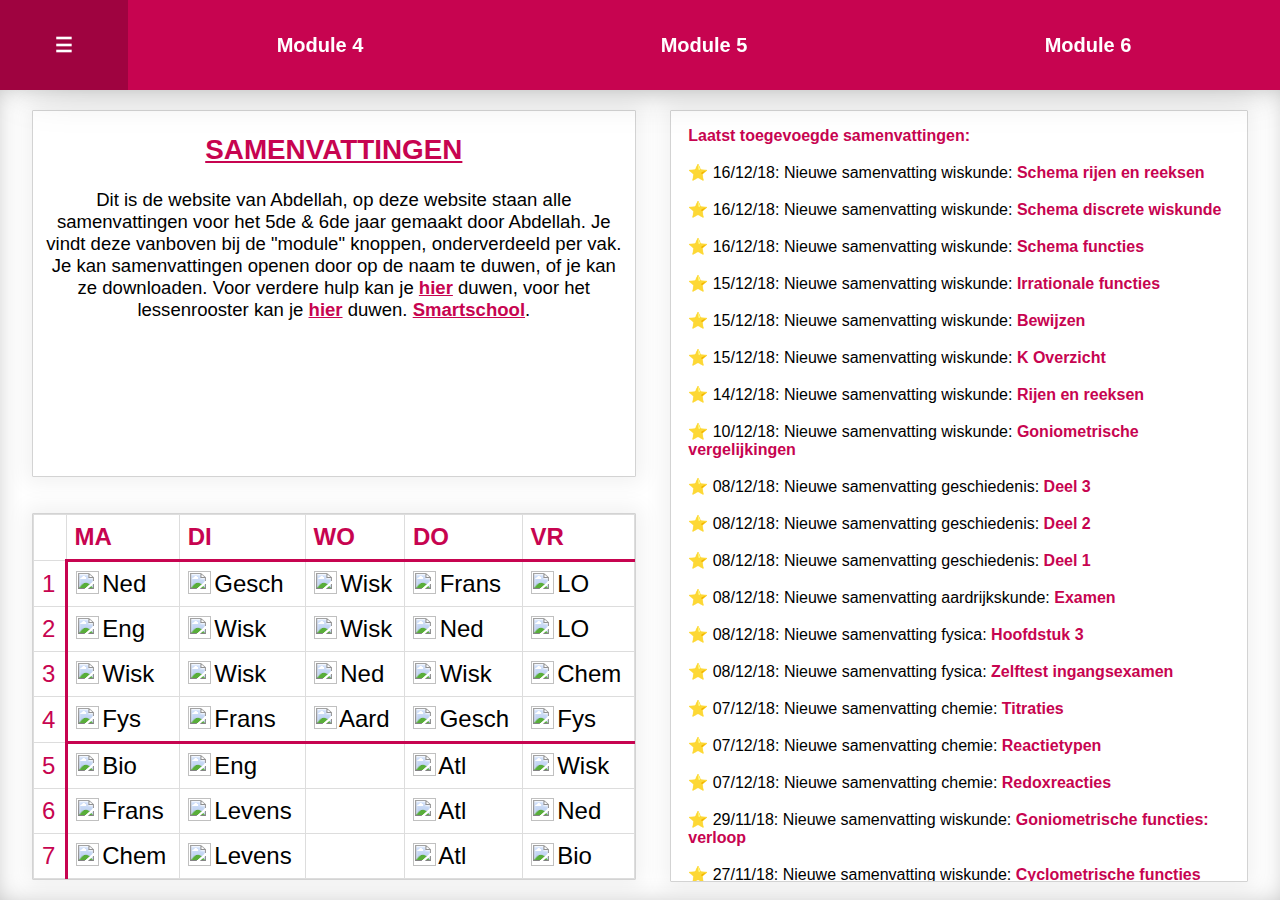
==== index.html @ d1a127df "Add files via upload" ====
<!DOCTYPE html>
<html>
<head>
	<meta name="viewport" content="width=device-width, initial-scale=1, maximum-scale=1, minimum-scale=1, user-scalable=yes, minimal-ui">
	<meta name="mobile-web-app-capable" content="yes">
	<title>Samenvattingen</title>
	<link rel="stylesheet" type="text/css" href="samenvattingen.css">
	<meta name="theme-color" content="#C70450">
	<link rel="manifest" href="/manifest.json">
</head>
<body>
<div id="summSwipe">
</div>
<div id="navBarFull" onclick="closeNav()">
</div>
<div class="navBar" id="navBar">
	<a><img class="closebtn" src="icons/cross.png" onclick="closeNav()"></a>
	<div class="info">
			<p id="module">Module 4</p>
			<div class="jaar">
				<select id="kiesJaar" onchange="changeJaar()">
					<option value="5">5de</option>
					<option value="6" selected>6de</option>
				</select>
			</div>	
			<div class="hline"></div>	
		</div>
	<div class="list1 list">
		<a href="#" class="navList a1" onclick="home()"><img src="icons/home.png" class="icon">Home</a>
		<a href="#" class="navList a3" onclick="show('#aardM1')"><img src="icons/aard.png" class="icon">Aardrijkskunde</a>
		<a href="#" class="navList a4" onclick="show('#bioM1')"><img src="icons/bio.png" class="icon">Biologie</a>
		<a href="#" class="navList a5" onclick="show('#chemM1')"><img src="icons/chem.png" class="icon">Chemie</a>
		<a href="#" class="navList a6" onclick="show('#engM1')"><img src="icons/eng.png" class="icon">Engels</a>
		<a href="#" class="navList a7" onclick="show('#fransM1')"><img src="icons/frans.png" class="icon">Frans</a>
		<a href="#" class="navList a8" onclick="show('#fysM1')"><img src="icons/fys.png" class="icon">Fysica</a>
		<a href="#" class="navList a9" onclick="show('#geschM1')"><img src="icons/gesch.png" class="icon">Geschiedenis</a>
   		<a href="#" class="navList a10" onclick="show('#nedM1')"><img src="icons/ned.png" class="icon">Nederlands</a>
		<a href="#" class="navList a11" onclick="show('#wiskM1')"><img src="icons/wisk.png" class="icon">Wiskunde</a>
	</div>
	<div class="list2 list">
		<a href="#" class="navList a1" onclick="home()"><img src="icons/home.png" class="icon">Home</a>
		<a href="#" class="navList a3" onclick="show('#aardM2')"><img src="icons/aard.png" class="icon">Aardrijkskunde</a>
		<a href="#" class="navList a4" onclick="show('#bioM2')"><img src="icons/bio.png" class="icon">Biologie</a>
		<a href="#" class="navList a5" onclick="show('#chemM2')"><img src="icons/chem.png" class="icon">Chemie</a>
		<a href="#" class="navList a6" onclick="show('#engM2')"><img src="icons/eng.png" class="icon">Engels</a>
		<a href="#" class="navList a7" onclick="show('#fransM2')"><img src="icons/frans.png" class="icon">Frans</a>
		<a href="#" class="navList a8" onclick="show('#fysM2')"><img src="icons/fys.png" class="icon">Fysica</a>
		<a href="#" class="navList a9" onclick="show('#geschM2')"><img src="icons/gesch.png" class="icon">Geschiedenis</a>
   		<a href="#" class="navList a10" onclick="show('#nedM2')"><img src="icons/ned.png" class="icon">Nederlands</a>
		<a href="#" class="navList a11" onclick="show('#wiskM2')"><img src="icons/wisk.png" class="icon">Wiskunde</a>
	</div>
	<div class="list3 list">
		<a href="#" class="navList a1" onclick="home()"><img src="icons/home.png" class="icon">Home</a>
		<a href="#" class="navList a3" onclick="show('#aardM3')"><img src="icons/aard.png" class="icon">Aardrijkskunde</a>
		<a href="#" class="navList a4" onclick="show('#bioM3')"><img src="icons/bio.png" class="icon">Biologie</a>
		<a href="#" class="navList a5" onclick="show('#chemM3')"><img src="icons/chem.png" class="icon">Chemie</a>
		<a href="#" class="navList a6" onclick="show('#engM3')"><img src="icons/eng.png" class="icon">Engels</a>
		<a href="#" class="navList a7" onclick="show('#fransM3')"><img src="icons/frans.png" class="icon">Frans</a>
		<a href="#" class="navList a8" onclick="show('#fysM3')"><img src="icons/fys.png" class="icon">Fysica</a>
		<a href="#" class="navList a9" onclick="show('#geschM3')"><img src="icons/gesch.png" class="icon">Geschiedenis</a>
   		<a href="#" class="navList a10" onclick="show('#nedM3')"><img src="icons/ned.png" class="icon">Nederlands</a>
		<a href="#" class="navList a11" onclick="show('#wiskM3')"><img src="icons/wisk.png" class="icon">Wiskunde</a>
	</div>
	<div class="list4 list">
		<a href="#" class="navList a1" onclick="home()"><img src="icons/home.png" class="icon">Home</a>
		<a href="#" class="navList a3" onclick="show('#aardM4')"><img src="icons/aard.png" class="icon">Aardrijkskunde</a>
		<a href="#" class="navList a4" onclick="show('#bioM4')"><img src="icons/bio.png" class="icon">Biologie</a>
		<a href="#" class="navList a5" onclick="show('#chemM4')"><img src="icons/chem.png" class="icon">Chemie</a>
		<a href="#" class="navList a6" onclick="show('#engM4')"><img src="icons/eng.png" class="icon">Engels</a>
		<a href="#" class="navList a7" onclick="show('#fransM4')"><img src="icons/frans.png" class="icon">Frans</a>
		<a href="#" class="navList a8" onclick="show('#fysM4')"><img src="icons/fys.png" class="icon">Fysica</a>
		<a href="#" class="navList a9" onclick="show('#geschM4')"><img src="icons/gesch.png" class="icon">Geschiedenis</a>
   		<a href="#" class="navList a10" onclick="show('#nedM4')"><img src="icons/ned.png" class="icon">Nederlands</a>
		<a href="#" class="navList a11" onclick="show('#wiskM4')"><img src="icons/wisk.png" class="icon">Wiskunde</a>
	</div>
	<div class="list5 list">
		<a href="#" class="navList a1" onclick="home()"><img src="icons/home.png" class="icon">Home</a>
		<a href="#" class="navList a3" onclick="show('#aardM5')"><img src="icons/aard.png" class="icon">Aardrijkskunde</a>
		<a href="#" class="navList a4" onclick="show('#bioM5')"><img src="icons/bio.png" class="icon">Biologie</a>
		<a href="#" class="navList a5" onclick="show('#chemM5')"><img src="icons/chem.png" class="icon">Chemie</a>
		<a href="#" class="navList a6" onclick="show('#engM5')"><img src="icons/eng.png" class="icon">Engels</a>
		<a href="#" class="navList a7" onclick="show('#fransM5')"><img src="icons/frans.png" class="icon">Frans</a>
		<a href="#" class="navList a8" onclick="show('#fysM5')"><img src="icons/fys.png" class="icon">Fysica</a>
		<a href="#" class="navList a9" onclick="show('#geschM5')"><img src="icons/gesch.png" class="icon">Geschiedenis</a>
   		<a href="#" class="navList a11" onclick="show('#nedM5')"><img src="icons/ned.png" class="icon">Nederlands</a>
		<a href="#" class="navList a12" onclick="show('#wiskM5')"><img src="icons/wisk.png" class="icon">Wiskunde</a>
	</div>
	<div class="list6 list">
		<a href="#" class="navList a1" onclick="home()"><img src="icons/home.png" class="icon">Home</a>
		<a href="#" class="navList a3" onclick="show('#aardM6')"><img src="icons/aard.png" class="icon">Aardrijkskunde</a>
		<a href="#" class="navList a4" onclick="show('#bioM6')"><img src="icons/bio.png" class="icon">Biologie</a>
		<a href="#" class="navList a5" onclick="show('#chemM6')"><img src="icons/chem.png" class="icon">Chemie</a>
		<a href="#" class="navList a6" onclick="show('#engM6')"><img src="icons/eng.png" class="icon">Engels</a>
		<a href="#" class="navList a7" onclick="show('#fransM6')"><img src="icons/frans.png" class="icon">Frans</a>
		<a href="#" class="navList a8" onclick="show('#fysM6')"><img src="icons/fys.png" class="icon">Fysica</a>
		<a href="#" class="navList a9" onclick="show('#geschM6')"><img src="icons/gesch.png" class="icon">Geschiedenis</a>
   		<a href="#" class="navList a11" onclick="show('#nedM6')"><img src="icons/ned.png" class="icon">Nederlands</a>
		<a href="#" class="navList a12" onclick="show('#wiskM6')"><img src="icons/wisk.png" class="icon">Wiskunde</a>
	</div>
</div>
<div class="homeAll">
	<div class="openTopNav" id="openTopNav"></div>
	<div onclick="openNav()" class="nav">
		<a class="a_nav a_nav_menu" onclick="openNav()"><p>&#9776;</p></a>
		<div id="nav5de">
			<a class="a_nav m1" onclick="m1()"><p>Module 1</p></a> 
			<a class="a_nav m2" onclick="m2()"><p>Module 2</p></a> 
			<a class="a_nav m3" onclick="m3()"><p>Module 3</p></a>
		</div>
		<div id="nav6de">
			<a class="a_nav m4" onclick="m4()"><p>Module 4</p></a> 
			<a class="a_nav m5" onclick="m5()"><p>Module 5</p></a>
			<a class="a_nav m6" onclick="m6()"><p>Module 6</p></a>
		</div> 
	</div>
</div>
<div id="closePopup" onclick="closeAll()"></div>
<div><img id="loading" src="icons/loading2.gif"></div>
<div class="home">
	<div class="ad">
		<table id="table">
		    <tr>
		    	<th></th>
			    <th>MA</th>
			    <th>DI</th>
			    <th>WO</th>
			    <th>DO</th>
			    <th>VR</th>
		    </tr>
		    <tr>
		    	<td>1</td>
			    <td><img src="icons/ned.png" class="icon2">&nbsp; &nbsp; Ned</td>
			    <td><img src="icons/gesch.png" class="icon2">&nbsp; &nbsp; Gesch</td>
			    <td><img src="icons/wisk.png" class="icon2">&nbsp; &nbsp; Wisk</td>
			    <td><img src="icons/frans.png" class="icon2">&nbsp; &nbsp; Frans</td>
			    <td><img src="icons/lo.png" class="icon2">&nbsp; &nbsp; LO</td>
		    </tr>
		    <tr>
		    	<td>2</td>
			    <td><img src="icons/eng.png" class="icon2">&nbsp; &nbsp; Eng</td>
			    <td><img src="icons/wisk.png" class="icon2">&nbsp; &nbsp; Wisk</td>
			    <td><img src="icons/wisk.png" class="icon2">&nbsp; &nbsp; Wisk</td>
			    <td><img src="icons/ned.png" class="icon2">&nbsp; &nbsp; Ned</td>
			    <td><img src="icons/lo.png" class="icon2">&nbsp; &nbsp; LO</td>
		    </tr>
	   	    <tr>
	   	    	<td>3</td>
			    <td><img src="icons/wisk.png" class="icon2">&nbsp; &nbsp; Wisk</td>
			    <td><img src="icons/wisk.png" class="icon2">&nbsp; &nbsp; Wisk</td>
			    <td><img src="icons/ned.png" class="icon2">&nbsp; &nbsp; Ned</td>
			    <td><img src="icons/wisk.png" class="icon2">&nbsp; &nbsp; Wisk</td>
			    <td><img src="icons/chem.png" class="icon2">&nbsp; &nbsp; Chem</td>
	  	    </tr>
		    <tr>
		    	<td>4</td>
			    <td><img src="icons/fys.png" class="icon2">&nbsp; &nbsp; Fys</td>
			    <td><img src="icons/frans.png" class="icon2">&nbsp; &nbsp; Frans</td>
			    <td><img src="icons/aard.png" class="icon2">&nbsp; &nbsp; Aard</td>
			    <td><img src="icons/gesch.png" class="icon2">&nbsp; &nbsp; Gesch</td>
			    <td><img src="icons/fys.png" class="icon2">&nbsp; &nbsp; Fys</td>
		    </tr>
		    <tr>
		    	<td>5</td>
			    <td><img src="icons/bio.png" class="icon2">&nbsp; &nbsp; Bio</td>
			    <td><img src="icons/eng.png" class="icon2">&nbsp; &nbsp; Eng</td>
			    <td></td>
			    <td><img src="icons/atl.png" class="icon2">&nbsp; &nbsp; Atl</td>
			    <td><img src="icons/wisk.png" class="icon2">&nbsp; &nbsp; Wisk</td>
		    </tr>
		    <tr>
		    	<td>6</td>
			    <td><img src="icons/frans.png" class="icon2">&nbsp; &nbsp; Frans</td>
			    <td><img src="icons/levens.png" class="icon2">&nbsp; &nbsp; Levens</td>
			    <td></td>
			    <td><img src="icons/atl.png" class="icon2">&nbsp; &nbsp; Atl</td>
			    <td><img src="icons/ned.png" class="icon2">&nbsp; &nbsp; Ned</td>
		    </tr>
		    <tr>
		    	<td>7</td>
			    <td><img src="icons/chem.png" class="icon2">&nbsp; &nbsp; Chem</td>
			    <td><img src="icons/levens.png" class="icon2">&nbsp; &nbsp; Levens</td>
			    <td></td>
			    <td><img src="icons/atl.png" class="icon2">&nbsp; &nbsp; Atl</td>
			    <td><img src="icons/bio.png" class="icon2">&nbsp; &nbsp; Bio</td>
		    </tr>
		</table>
	</div>
	<div id="txt" class="txt">
		<a href="#" class="titel3" onclick="closeHelp()">SAMENVATTINGEN</a>
		<p id="introText">
			Dit is de website van Abdellah, op deze website staan alle samenvattingen voor het 5de & 6de jaar gemaakt door Abdellah. Je vindt deze vanboven bij de "module" knoppen, onderverdeeld per vak. Je kan samenvattingen openen door op de naam te duwen, of je kan ze downloaden. Voor verdere hulp kan je <a href="#" class="titel2" onclick="help()">hier</a> duwen, voor het lessenrooster kan je <a href="#" class="titel2" onclick="rooster()">hier</a> duwen. <a href="https://ka1hasselt.smartschool.be/login" class="titel2" target="blank">Smartschool</a>.
		</p>
		<table id="table2">
		    <tr>
		    	<th><img class="cross" src="icons/cross.png" onclick="rooster2()"></th>
			    <th>MA</th>
			    <th>DI</th>
			    <th>WO</th>
			    <th>DO</th>
			    <th>VR</th>
		    </tr>
		    <tr>
		    	<td>1</td>
			    <td>Ned</td>
			    <td>Gesch</td>
			    <td>Wisk</td>
			    <td>Frans</td>
			    <td>LO</td>
		    </tr>
		    <tr>
		    	<td>2</td>
			    <td>Eng</td>
			    <td>Wisk</td>
			    <td>Wisk</td>
			    <td>Ned</td>
			    <td>LO</td>
		    </tr>
	   	    <tr>
	   	    	<td>3</td>
			    <td>Wisk</td>
			    <td>Wisk</td>
			    <td>Ned</td>
			    <td>Wisk</td>
			    <td>Chem</td>
	  	    </tr>
		    <tr>
		    	<td>4</td>
			    <td>Fys</td>
			    <td>Frans</td>
			    <td>Aard</td>
			    <td>Gesch</td>
			    <td>Fys</td>
		    </tr>
		    <tr>
		    	<td>5</td>
			    <td>Bio</td>
			    <td>Eng</td>
			    <td></td>
			    <td>Atl</td>
			    <td>Wisk</td>
		    </tr>
		    <tr>
		    	<td>6</td>
			    <td>Frans</td>
			    <td>Levens</td>
			    <td></td>
			    <td>Atl</td>
			    <td>Ned</td>
		    </tr>
		    <tr>
		    	<td>7</td>
			    <td>Chem</td>
			    <td>Levens</td>
			    <td></td>
			    <td>Atl</td>
			    <td>Bio</td>
		    </tr>
		</table>
		<font id="helpChoice" class="helpTxt">
			<p>Als uw antwoord hieronder niet te vinden is kunt u Lander Moors contacteren op smartschool.</p>
			<a href="#" onclick="jaarHelp()" class="titel">- Hoe kan ik van jaar wisselen?</a> <br>
			<a href="#" onclick="summHelp()" class="titel">- Ik vind de samenvatting die ik zoek niet?</a> <br>
			<a href="#" onclick="lesHelp()" class="titel">- Het lessenrooster klopt niet?</a> <br>
			<a href="#" onclick="summHelp2()" class="titel">- Een samenvatting wilt niet openen/downloaden?</a>
		
		</font>
		<p id="jaarHelp" class="helpTxt">
			Open eenderwelke module en kijk linksboven, langs de naam van de module (B.V. Module 4) zal je een vakje zien staan met "5de" of "6de" erin, duw erop en kies welk jaar je wilt.
			
		</p>
		<p id="summHelp" class="helpTxt">
			Als het een samenvatting is voor een toets die nog moet komen is het waarschijnlijk dat Abdellah die nog niet heeft gemaakt, wacht even of stuur een bericht naar Abdellah. Als het een samenvatting is voor een toets die al geweest is kan je proberen alle samenvattingen voor dat vak nog eens af te gaan, maar het is waarschijnlijk dat Abdellah deze samenvatting nooit heeft gemaakt.
			
		</p>
		<p id="lesHelp" class="helpTxt">
			Dit komt omdat het het lessenrooster voor 6WEWA is, de klas van Abdellah, als je wilt dat jouw lessenrooster ook beschikbaar is op de website kan je dat aanvragen bij Lander Moors op smartschool.
		</p>
		<p id="summHelp2" class="helpTxt">
			Kijk na of je internet wel werkt, of probeer om de website te herladen, als dit niet lukt kan je Lander Moors een berichtje sturen op smartschool om het op te lossen.
		</p>
	</div>
	<div>
		<div id="obj" align="middle" class="obj">
	  		<div class="changeText">
	  			<div id="change6">
	  				<p class="changeLogTxt">
						<font class="titel">Laatst toegevoegde samenvattingen:</font><br><br>
						⭐ 16/12/18: Nieuwe samenvatting wiskunde: <a class="titel" href="#" onclick="openSumm('summ_6de/wiskM4_rijreeks_schema.pdf', 'https://docs.google.com/gview?embedded=true&url=https://samenvattingen.github.io/summ_6de/wiskM4_rijreeks_schema.pdf')">Schema rijen en reeksen </a><br><br>
						⭐ 16/12/18: Nieuwe samenvatting wiskunde: <a class="titel" href="#" onclick="openSumm('summ_6de/wiskM4_discreet_schema.pdf', 'https://docs.google.com/gview?embedded=true&url=https://samenvattingen.github.io/summ_6de/wiskM4_discreet_schema.pdf')">Schema discrete wiskunde </a><br><br>
						⭐ 16/12/18: Nieuwe samenvatting wiskunde: <a class="titel" href="#" onclick="openSumm('summ_6de/wiskM4_func_schema.pdf', 'https://docs.google.com/gview?embedded=true&url=https://samenvattingen.github.io/summ_6de/wiskM4_func_schema.pdf')">Schema functies </a><br><br>
						⭐ 15/12/18: Nieuwe samenvatting wiskunde: <a class="titel" href="#" onclick="openSumm('summ_6de/wiskM4_func_irr.pdf', 'https://docs.google.com/gview?embedded=true&url=https://samenvattingen.github.io/summ_6de/wiskM4_func_irr.pdf')">Irrationale functies </a><br><br>
						⭐ 15/12/18: Nieuwe samenvatting wiskunde: <a class="titel" href="#" onclick="openSumm('summ_6de/wiskM4_bewijzen.pdf', 'https://docs.google.com/gview?embedded=true&url=https://samenvattingen.github.io/summ_6de/wiskM4_bewijzen.pdf')">Bewijzen </a><br><br>
						⭐ 15/12/18: Nieuwe samenvatting wiskunde: <a class="titel" href="#" onclick="openSumm('summ_6de/wiskM4_k_overzicht.pdf', 'https://docs.google.com/gview?embedded=true&url=https://samenvattingen.github.io/summ_6de/wiskM4_k_overzicht.pdf')">K Overzicht </a><br><br>
						⭐ 14/12/18: Nieuwe samenvatting wiskunde: <a class="titel" href="#" onclick="openSumm('summ_6de/wiskM4_rijreeks.pdf', 'https://docs.google.com/gview?embedded=true&url=https://samenvattingen.github.io/summ_6de/wiskM4_rijreeks.pdf')">Rijen en reeksen </a><br><br>
						⭐ 10/12/18: Nieuwe samenvatting wiskunde: <a class="titel" href="#" onclick="openSumm('summ_6de/wiskM4_gon_verg.pdf', 'https://docs.google.com/gview?embedded=true&url=https://samenvattingen.github.io/summ_6de/wiskM4_gon_verg.pdf')">Goniometrische vergelijkingen </a><br><br>
						⭐ 08/12/18: Nieuwe samenvatting geschiedenis: <a class="titel" href="#" onclick="openSumm('summ_6de/geschM4_deel3.pdf', 'https://docs.google.com/gview?embedded=true&url=https://samenvattingen.github.io/summ_6de/geschM4_deel3.pdf')">Deel 3 </a><br><br>
						⭐ 08/12/18: Nieuwe samenvatting geschiedenis: <a class="titel" href="#" onclick="openSumm('summ_6de/geschM4_deel2.pdf', 'https://docs.google.com/gview?embedded=true&url=https://samenvattingen.github.io/summ_6de/geschM4_deel2.pdf')">Deel 2 </a><br><br>
						⭐ 08/12/18: Nieuwe samenvatting geschiedenis: <a class="titel" href="#" onclick="openSumm('summ_6de/geschM4_deel1.pdf', 'https://docs.google.com/gview?embedded=true&url=https://samenvattingen.github.io/summ_6de/geschM4_deel1.pdf')">Deel 1 </a><br><br>
						⭐ 08/12/18: Nieuwe samenvatting aardrijkskunde: <a class="titel" href="#" onclick="openSumm('summ_6de/aardM4_examen.pdf', 'https://docs.google.com/gview?embedded=true&url=https://samenvattingen.github.io/summ_6de/aardM4_examen.pdf')">Examen </a><br><br>
						⭐ 08/12/18: Nieuwe samenvatting fysica: <a class="titel" href="#" onclick="openSumm('summ_6de/fysM4_H3.pdf', 'https://docs.google.com/gview?embedded=true&url=https://samenvattingen.github.io/summ_6de/fysM4_H3.pdf')">Hoofdstuk 3 </a><br><br>
						⭐ 08/12/18: Nieuwe samenvatting fysica: <a class="titel" href="#" onclick="openSumm('summ_6de/fysM4_zelftest.pdf', 'https://docs.google.com/gview?embedded=true&url=https://samenvattingen.github.io/summ_6de/fysM4_zelftest.pdf')">Zelftest ingangsexamen </a><br><br>
						⭐ 07/12/18: Nieuwe samenvatting chemie: <a class="titel" href="#" onclick="openSumm('summ_6de/chemM4_titraties.pdf', 'https://docs.google.com/gview?embedded=true&url=https://samenvattingen.github.io/summ_6de/chemM4_titraties.pdf')">Titraties </a><br><br>
						⭐ 07/12/18: Nieuwe samenvatting chemie: <a class="titel" href="#" onclick="openSumm('summ_6de/chemM4_reactietypen.pdf', 'https://docs.google.com/gview?embedded=true&url=https://samenvattingen.github.io/summ_6de/chemM4_reactietypen.pdf')">Reactietypen </a><br><br>
						⭐ 07/12/18: Nieuwe samenvatting chemie: <a class="titel" href="#" onclick="openSumm('summ_6de/chemM4_redoxreacties.pdf', 'https://docs.google.com/gview?embedded=true&url=https://samenvattingen.github.io/summ_6de/chemM4_redoxreacties.pdf')">Redoxreacties </a><br><br>
						⭐ 29/11/18: Nieuwe samenvatting wiskunde: <a class="titel" href="#" onclick="openSumm('summ_6de/wiskM4_gon_verloop.pdf', 'https://docs.google.com/gview?embedded=true&url=https://samenvattingen.github.io/summ_6de/wiskM4_gon_verloop.pdf')">Goniometrische functies: verloop </a><br><br>
						⭐ 27/11/18: Nieuwe samenvatting wiskunde: <a class="titel" href="#" onclick="openSumm('summ_6de/wiskM4_gon_cyclo.pdf', 'https://docs.google.com/gview?embedded=true&url=https://samenvattingen.github.io/summ_6de/wiskM4_gon_cyclo.pdf')">Cyclometrische functies </a><br><br>
						⭐ 22/11/18: Nieuwe samenvatting nederlands: <a class="titel" href="#" onclick="openSumm('summ_6de/nedM4_HO2.pdf', 'https://docs.google.com/gview?embedded=true&url=https://samenvattingen.github.io/summ_6de/nedM4_HO2.pdf')">HO 2 </a><br><br>
						⭐ 19/11/18: Nieuwe samenvatting wiskunde: <a class="titel" href="#" onclick="openSumm('summ_6de/wiskM4_gon_func.pdf', 'https://docs.google.com/gview?embedded=true&url=https://samenvattingen.github.io/summ_6de/wiskM4_gon_func.pdf')">Goniometrische functies </a><br><br>
						⭐ 21/10/18: Nieuwe samenvatting fysica: <a class="titel" href="#" onclick="openSumm('summ_6de/fysM4_H2.pdf', 'https://docs.google.com/gview?embedded=true&url=https://samenvattingen.github.io/summ_6de/fysM4_H2.pdf')">H2: De eendimensionale beweging </a><br><br>
						⭐ 17/10/18: Nieuwe samenvatting wiskunde: <a class="titel" href="#" onclick="openSumm('summ_6de/wiskM4_ict.pdf', 'https://docs.google.com/gview?embedded=true&url=https://samenvattingen.github.io/summ_6de/wiskM4_ict.pdf')">ICT Irrationale functies </a><br><br>
						⭐ 17/10/18: Nieuwe samenvatting nederlands: <a class="titel" href="#" onclick="openSumm('summ_6de/nedM4_TT2.pdf', 'https://docs.google.com/gview?embedded=true&url=https://samenvattingen.github.io/summ_6de/nedM4_TT2.pdf')">Taaltaak 2 </a><br><br>
						⭐ 14/10/18: Nieuwe samenvatting wiskunde: <a class="titel" href="#" onclick="openSumm('summ_6de/wiskM4_k_hyperbolen.pdf', 'https://docs.google.com/gview?embedded=true&url=https://samenvattingen.github.io/summ_6de/wiskM4_k_hyperbolen.pdf')">K Hyperbolen </a><br><br>
						⭐ 28/09/18: Nieuwe samenvatting wiskunde: <a class="titel" href="#" onclick="openSumm('summ_6de/wiskM4_k_ellips.pdf', 'https://docs.google.com/gview?embedded=true&url=https://samenvattingen.github.io/summ_6de/wiskM4_k_ellips.pdf')">K Ellips </a><br><br>
						⭐ 19/09/18: Nieuwe samenvatting chemie: <a class="titel" href="#" onclick="openSumm('summ_6de/chemM4_overzicht_titraties.pdf', 'https://docs.google.com/gview?embedded=true&url=https://samenvattingen.github.io/summ_6de/chemM4_overzicht_titraties.pdf')">Overzicht titraties </a><br><br>
						⭐ 10/09/18: Nieuwe samenvatting biologie: <a class="titel" href="#" onclick="openSumm('summ_6de/bioM4_evo.pdf', 'https://docs.google.com/gview?embedded=true&url=https://samenvattingen.github.io/summ_6de/bioM4_evo.pdf')">Evolutie </a><br><br>
						⭐ 10/09/18: Nieuwe samenvatting fysica: <a class="titel" href="#" onclick="openSumm('summ_6de/fysM4_H1.pdf', 'https://docs.google.com/gview?embedded=true&url=https://samenvattingen.github.io/summ_6de/fysM4_H1.pdf')">H1: Beschrijving van een beweging </a><br><br>
						⭐ 10/09/18: Nieuwe samenvatting biologie: <a class="titel" href="#" onclick="openSumm('summ_6de/bioM4_erf.pdf', 'https://docs.google.com/gview?embedded=true&url=https://samenvattingen.github.io/summ_6de/bioM4_erf.pdf')">Erfelijkheidsonderzoek bij mens </a><br><br>
						⭐ 10/09/18: Nieuwe samenvatting biologie: <a class="titel" href="#" onclick="openSumm('summ_6de/bioM4_chrom.pdf', 'https://docs.google.com/gview?embedded=true&url=https://samenvattingen.github.io/summ_6de/bioM4_chrom.pdf')">Chromosomale verklaring overerving </a><br><br>
						⭐ 06/09/18: Nieuwe samenvatting biologie: <a class="titel" href="#" onclick="openSumm('summ_6de/bioM4_dihybride.pdf', 'https://docs.google.com/gview?embedded=true&url=https://samenvattingen.github.io/summ_6de/bioM4_dihybride.pdf')">Dihybride kruising </a><br><br>
						⭐ 06/09/18: Nieuwe samenvatting biologie: <a class="titel" href="#" onclick="openSumm('summ_6de/bioM4_bijz_geval.pdf', 'https://docs.google.com/gview?embedded=true&url=https://samenvattingen.github.io/summ_6de/bioM4_bijz_geval.pdf')">Bijzondere gevallen </a><br><br>
						⭐ 06/09/18: Nieuwe samenvatting wiskunde: <a class="titel" href="#" onclick="openSumm('summ_6de/wiskM4_k_inleiding.pdf', 'https://docs.google.com/gview?embedded=true&url=https://samenvattingen.github.io/summ_6de/wiskM4_k_inleiding.pdf')">K Inleiding </a><br><br>
						⭐ 06/09/18: Nieuwe samenvatting wiskunde: <a class="titel" href="#" onclick="openSumm('summ_6de/wiskM4_k_parabolen.pdf', 'https://docs.google.com/gview?embedded=true&url=https://samenvattingen.github.io/summ_6de/wiskM4_k_parabolen.pdf')">K Parabolen </a><br><br>
						⭐ 06/09/18: Nieuwe samenvatting biologie: <a class="titel" href="#" onclick="openSumm('summ_6de/bioM4_monohybride.pdf', 'https://docs.google.com/gview?embedded=true&url=https://samenvattingen.github.io/summ_6de/bioM4_monohybride.pdf')">Monohybride kruising </a>
	 				</p>
	 			</div>
	 			<div id="change5">
		  			<p class="changeLogTxt">
						<font class="titel">Laatst toegevoegde samenvattingen:</font><br><br>
						⭐ 19/06/18: Nieuwe samenvatting fysica: <a class="titel" href="#" onclick="openSumm('summ_5de/fysM3_h9.pdf', 'https://docs.google.com/gview?embedded=true&url=https://samenvattingen.github.io/summ_5de/fysM3_h9.pdf')">Hoofdstuk 9 </a><br><br>
						⭐ 19/06/18: Nieuwe samenvatting geschiedenis: <a class="titel" href="#" onclick="openSumm('summ_5de/geschM3_kunst.pdf', 'https://docs.google.com/gview?embedded=true&url=https://samenvattingen.github.io/summ_5de/geschM3_kunst.pdf')">Schema & flowchart kunststromingen </a><br><br>
						⭐ 19/06/18: Nieuwe samenvatting geschiedenis: <a class="titel" href="#" onclick="openSumm('summ_5de/geschM3_stroom.pdf', 'https://docs.google.com/gview?embedded=true&url=https://samenvattingen.github.io/summ_5de/geschM3_stroom.pdf')">Stroom & tegenstroom in cultuur </a><br><br>
						⭐ 18/06/18: Nieuwe samenvatting biologie: <a class="titel" href="#" onclick="openSumm('summ_5de/bioM3_enzymen.pdf', 'https://docs.google.com/gview?embedded=true&url=https://samenvattingen.github.io/summ_5de/bioM3_enzymen.pdf')">Enzymen schema toepassingen </a><br><br>
						⭐ 17/06/18: Nieuwe samenvatting wiskunde: <a class="titel" href="#" onclick="openSumm('summ_5de/wiskM3_zelftest_verloop.pdf', 'https://docs.google.com/gview?embedded=true&url=https://samenvattingen.github.io/summ_5de/wiskM3_zelftest_verloop.pdf')">Zelftest Verloop </a><br><br>
						⭐ 17/06/18: Nieuwe samenvatting wiskunde: <a class="titel" href="#" onclick="openSumm('summ_5de/wiskM3_zelftest_analyse.pdf', 'https://docs.google.com/gview?embedded=true&url=https://samenvattingen.github.io/summ_5de/wiskM3_zelftest_analyse.pdf')">Zelftest Analyse </a><br><br>
						⭐ 17/06/18: Nieuwe samenvatting wiskunde: <a class="titel" href="#" onclick="openSumm('summ_5de/wiskM3_zelftest_limit.pdf', 'https://docs.google.com/gview?embedded=true&url=https://samenvattingen.github.io/summ_5de/wiskM3_zelftest_limit.pdf')">Zelftest Limieten </a><br><br>
						⭐ 17/06/18: Nieuwe samenvatting wiskunde: <a class="titel" href="#" onclick="openSumm('summ_5de/wiskM3_zelftest_cont.pdf', 'https://docs.google.com/gview?embedded=true&url=https://samenvattingen.github.io/summ_5de/wiskM3_zelftest_cont.pdf')">Zelftest Continuïteit </a><br><br>
						⭐ 17/06/18: Nieuwe samenvatting wiskunde: <a class="titel" href="#" onclick="openSumm('summ_5de/wiskM3_ruimte_overzicht.pdf', 'https://docs.google.com/gview?embedded=true&url=https://samenvattingen.github.io/summ_5de/wiskM3_ruimte_overzicht.pdf')">Overzicht Ruimtemeetkunde</a><br><br>
						⭐ 16/06/18: Nieuwe samenvatting wiskunde: <a class="titel" href="#" onclick="openSumm('summ_5de/wiskM3_verloop.pdf', 'https://docs.google.com/gview?embedded=true&url=https://samenvattingen.github.io/summ_5de/wiskM3_verloop.pdf')">Verloop van Functies</a><br><br>
						⭐ 14/06/18: Nieuwe samenvatting nederlands: <a class="titel" href="#" onclick="openSumm('summ_5de/nedM3_mondeling.pdf', 'https://docs.google.com/gview?embedded=true&url=https://samenvattingen.github.io/summ_5de/nedM3_mondeling.pdf')">Mondeling Uitgeschreven</a><br><br>
						⭐ 14/06/18: Nieuwe samenvatting nederlands: <a class="titel" href="#" onclick="openSumm('summ_5de/nedM3_kort_schema_stromingen.pdf', 'https://docs.google.com/gview?embedded=true&url=https://samenvattingen.github.io/summ_5de/nedM3_kort_schema_stromingen.pdf')">Kort Schema Literaire Stromingen</a><br><br>
						⭐ 14/06/18: Nieuwe samenvatting geschiedenis: <a class="titel" href="#" onclick="openSumm('summ_5de/geschM3_democratie.pdf', 'https://docs.google.com/gview?embedded=true&url=https://samenvattingen.github.io/summ_5de/geschM3_democratie.pdf')">Democratievormen na WOI</a><br><br>
						⭐ 14/06/18: Nieuwe samenvatting nederlands: <a class="titel" href="#" onclick="openSumm('summ_5de/nedM3_max.pdf', 'https://docs.google.com/gview?embedded=true&url=https://samenvattingen.github.io/summ_5de/nedM3_max.pdf')">Max Havelaar</a><br><br>
						⭐ 11/06/18: Nieuwe samenvatting nederlands: <a class="titel" href="#" onclick="openSumm('summ_5de/nedM3_zomerhuis.pdf', 'https://docs.google.com/gview?embedded=true&url=https://samenvattingen.github.io/summ_5de/nedM3_zomerhuis.pdf')">Zomerhuis met zwembad</a><br><br>
						⭐ 11/06/18: Nieuwe samenvatting chemie: <a class="titel" href="#" onclick="openSumm('summ_5de/chemM3_examen.pdf', 'https://docs.google.com/gview?embedded=true&url=https://samenvattingen.github.io/summ_5de/chemM3_examen.pdf')">Examen</a><br><br>
						⭐ 09/06/18: Nieuwe samenvattingen nederlands (6): <a class="titel" href="#" onclick="show('#nedM3')">Examen</a><br><br>
						⭐ 06/06/18: Nieuwe samenvatting aardrijkskunde: <a class="titel" href="#" onclick="openSumm('summ_5de/aardM3_ocean.pdf', 'https://docs.google.com/gview?embedded=true&url=https://samenvattingen.github.io/summ_5de/aardM3_ocean.pdf')">Oceanografie</a><br><br>
						⭐ 02/06/18: Nieuwe samenvatting wiskunde: <a class="titel" href="#" onclick="openSumm('summ_5de/wiskM3_ruimte_H6-7.pdf', 'https://docs.google.com/gview?embedded=true&url=https://samenvattingen.github.io/summ_5de/wiskM3_ruimte_H6-7.pdf')">Ruimtemeetkunde H6-7</a><br><br>
						⭐ 01/06/18: Nieuwe samenvatting aardrijkskunde: <a class="titel" href="#" onclick="openSumm('summ_5de/aardM3_bodem.pdf', 'https://docs.google.com/gview?embedded=true&url=https://samenvattingen.github.io/summ_5de/aardM3_bodem.pdf')">Bodemkunde</a><br><br>
						⭐ 27/05/18: Nieuwe samenvatting fysica: <a class="titel" href="#" onclick="openSumm('summ_5de/fysM3_lorentz.pdf', 'https://docs.google.com/gview?embedded=true&url=https://samenvattingen.github.io/summ_5de/fysM3_lorentz.pdf')">Hoofdstuk 8</a><br><br>
						⭐ 27/05/18: Nieuwe samenvatting aardrijkskunde: <a class="titel" href="#" onclick="openSumm('summ_5de/aardM3_dienst.pdf', 'https://docs.google.com/gview?embedded=true&url=https://samenvattingen.github.io/summ_5de/aardM3_dienst.pdf')">De aarde in dienst van de mens</a><br><br>
						⭐ 27/05/18: Nieuwe samenvatting nederlands: <a class="titel" href="#" onclick="openSumm('summ_5de/nedM3_exam.pdf', 'https://docs.google.com/gview?embedded=true&url=https://samenvattingen.github.io/summ_5de/nedM3_exam.pdf')">Examen</a><br><br>
						⭐ 26/05/18: Nieuwe samenvatting biologie: <a class="titel" href="#" onclick="openSumm('summ_5de/bioM3_fotosynthese.pdf', 'https://docs.google.com/gview?embedded=true&url=https://samenvattingen.github.io/summ_5de/bioM3_fotosynthese.pdf')">Fotosynthese & Celademhaling</a><br><br>
						⭐ 26/05/18: Nieuwe samenvatting wiskunde: <a class="titel" href="#" onclick="openSumm('summ_5de/wiskM3_ruimte_H4-5.pdf', 'https://docs.google.com/gview?embedded=true&url=https://samenvattingen.github.io/summ_5de/wiskM3_ruimte_H4-5.pdf')">Ruimtemeetkunde H4-5</a><br><br>
						⭐ 24/05/18: Nieuwe zelftest LO: <a class="titel" href="#" onclick="openSumm('summ_5de/summ_LO_test.pdf', 'https://docs.google.com/gview?embedded=true&url=https://samenvattingen.github.io/summ_5de/summ_LO_test.pdf')">LO Zelftest</a><br><br>
						⭐ 21/05/18: Nieuwe samenvatting chemie: <a class="titel" href="#" onclick="openSumm('summ_5de/chemM3_zuren_basen.pdf', 'https://docs.google.com/gview?embedded=true&url=https://samenvattingen.github.io/summ_5de/chemM3_zuren_basen.pdf')">Zuren en Basen</a><br><br>
						⭐ 21/05/18: Nieuwe samenvattingen LO (6): <a class="titel" href="#" onclick="show('#LO')">LO</a><br><br>
						⭐ 21/05/18: Nieuwe samenvattingen engels (7): <a class="titel" href="#" onclick="show('#engM3')">Voorbereiding Openboek Toets</a><br><br>
						⭐ 18/05/18: Nieuwe samenvatting frans: <a class="titel" href="#" onclick="openSumm('summ_5de/fransM3_aard_VZ.pdf', 'https://docs.google.com/gview?embedded=true&url=https://samenvattingen.github.io/summ_5de/fransM3_aard_VZ.pdf')">Frans: Aardrijkskundige Voorzetsels</a><br><br>
						⭐ 16/05/18: Nieuwe samenvatting wiskunde: <a class="titel" href="#" onclick="openSumm('summ_5de/wiskM3_afg_benaderen.pdf', 'https://docs.google.com/gview?embedded=true&url=https://samenvattingen.github.io/summ_5de/wiskM3_afg_benaderen.pdf')">Afgeleiden: Korte Benaderings Methode</a><br><br>
						⭐ 10/05/18: Nieuwe samenvatting geschiedenis: <a class="titel" href="#" onclick="openSumm('summ_5de/geschM3_WO1.pdf', 'https://docs.google.com/gview?embedded=true&url=https://samenvattingen.github.io/summ_5de/geschM3_WO1.pdf')">Wereld Oorlog 1</a><br><br>
						⭐ 10/05/18: Nieuwe samenvatting wiskunde: <a class="titel" href="#" onclick="openSumm('summ_5de/wiskM3_afg_3.pdf', 'https://docs.google.com/gview?embedded=true&url=https://samenvattingen.github.io/summ_5de/wiskM3_afg_3.pdf')">Afgeleiden 3</a><br><br>
						⭐ 10/05/18: Nieuwe samenvatting wiskunde: <a class="titel" href="#" onclick="openSumm('summ_5de/wiskM3_afg_2.pdf', 'https://docs.google.com/gview?embedded=true&url=https://samenvattingen.github.io/summ_5de/wiskM3_afg_2.pdf')">Afgeleiden 2</a><bR><br>
						⭐ 19/04/18: Nieuwe samenvatting chemie (Module 2): <a class="titel" href="#" onclick="openSumm('summ_5de/chemM2_even_schema.pdf', 'https://docs.google.com/gview?embedded=true&url=https://samenvattingen.github.io/summ_5de/chemM2_even_schema.pdf')">Schema Chemisch Evenwicht</a><br><br>
						⭐ 06/05/18: Nieuwe samenvatting nederlands: <a class="titel" href="#" onclick="openSumm('summ_5de/nedM3_lyriek_test.pdf', 'https://docs.google.com/gview?embedded=true&url=https://samenvattingen.github.io/summ_5de/nedM3_lyriek_test.pdf')">Zelftest Lyriek</a><br><br>
						⭐ 05/05/18: Nieuwe samenvatting biologie: <a class="titel" href="#" onclick="openSumm('summ_5de/bioM3_meta.pdf', 'https://docs.google.com/gview?embedded=true&url=https://samenvattingen.github.io/summ_5de/bioM3_meta.pdf')">Metabolisme</a><br><br>
						⭐ 05/05/18: Nieuwe samenvatting fysica: <a class="titel" href="#" onclick="openSumm('summ_5de/fysM3_H6_7.pdf', 'https://docs.google.com/gview?embedded=true&url=https://samenvattingen.github.io/summ_5de/fysM3_H6_7.pdf')">Hoofdstuk 6 & 7</a><br><br>
						⭐ 04/05/18: Nieuwe samenvatting nederlands: <a class="titel" href="#" onclick="openSumm('summ_5de/nedM3_lyriek.pdf', 'https://docs.google.com/gview?embedded=true&url=https://samenvattingen.github.io/summ_5de/nedM3_lyriek.pdf')">Lyriek</a><br><br>
						⭐ 01/05/18: Nieuwe samenvatting wiskunde: <a class="titel" href="#" onclick="openSumm('summ_5de/wiskM3_afg_1.pdf', 'https://docs.google.com/gview?embedded=true&url=https://samenvattingen.github.io/summ_5de/wiskM3_afg_1.pdf')">Afgeleiden 1</a><br><br>
						⭐ 30/04/18: Nieuwe samenvatting wiskunde: <a class="titel" href="#" onclick="openSumm('summ_5de/wiskM3_ruimte_H1-3.pdf', 'https://docs.google.com/gview?embedded=true&url=https://samenvattingen.github.io/summ_5de/wiskM3_ruimte_H1-3.pdf')">Ruimtemeetkunde H1-3</a><br><br>
						⭐ 24/04/18: Nieuwe samenvatting nederlands: <a class="titel" href="#" onclick="openSumm('summ_5de/nedM3_rev.pdf', 'https://docs.google.com/gview?embedded=true&url=https://samenvattingen.github.io/summ_5de/nedM3_rev.pdf')">Tekstrevisie</a><br><br>
						⭐ 24/04/18: Nieuwe samenvatting frans: <a class="titel" href="#" onclick="openSumm('summ_5de/fransM3_VP_2.pdf', 'https://docs.google.com/gview?embedded=true&url=https://samenvattingen.github.io/summ_5de/fransM3_VP_2.pdf')">Verbe Pronominaux 2</a><br><br>
						⭐ 24/04/18: Nieuwe samenvatting frans: <a class="titel" href="#" onclick="openSumm('summ_5de/fransM3_VP_1.pdf', 'https://docs.google.com/gview?embedded=true&url=https://samenvattingen.github.io/summ_5de/fransM3_VP_1.pdf')">Verbe Pronominaux 1</a><br><br>
						⭐ 19/04/18: Nieuwe samenvatting chemie: <a class="titel" href="#" onclick="openSumm('summ_5de/chemM3_lewis.pdf', 'https://docs.google.com/gview?embedded=true&url=https://samenvattingen.github.io/summ_5de/chemM3_lewis.pdf')">Het geheim voor de perfecte Lewisstructuur</a><br><br>
						⭐ 10/04/18: Nieuwe samenvatting wiskunde: <a class="titel" href="#" onclick="openSumm('summ_5de/wiskM3_limit.pdf', 'https://docs.google.com/gview?embedded=true&url=https://samenvattingen.github.io/summ_5de/wiskM3_limit.pdf')">Limieten</a><br><br>
						⭐ 23/03/18: Nieuwe samenvatting chemie: <a class="titel" href="#" onclick="openSumm('summ_5de/chemM3_moleculen.pdf', 'https://docs.google.com/gview?embedded=true&url=https://samenvattingen.github.io/summ_5de/chemM3_moleculen.pdf')">Moleculen</a><br><br>
						<div class="hline"></div>
						<br><font style="font-weight: bold;">Vanaf hier geen directe links naar de samenvattingen meer, sorry.</font><br><br>
						<div class="hline"></div><br><br>
						⭐ 14/03/18: Alle samenvattingen voor module 1 & 2 toegevoegd<br><br>
						⭐ 04/03/18: Nieuwe samenvatting biologie: Examen M2<br><br>
						⭐ 04/03/18: Nieuwe samenvatting engels: Examen M2<br><br>
						⭐ 04/03/18: Nieuwe samenvatting nederlands: Examen M2<br><br>
						⭐ 03/03/18: Nieuwe samenvatting aardrijkskunde: Examen M2<br><br>
						⭐ 28/02/18: Nieuwe samenvatting wiskunde: Geogebra<br><br>
						⭐ 25/02/18: Nieuwe samenvatting geschiedenis: Imperialisme<br><br>
						⭐ 25/02/18: Nieuwe samenvatting nederlands: Het Diner<br><br>
						⭐ 23/02/18: Nieuwe samenvatting aardrijkskunde: HO 3 Hoofdstukken<br><br>
						⭐ 22/02/18: Nieuwe samenvatting geschiedenis: Sociale Strijd<br><br>
						⭐ 22/02/18: Nieuwe samenvatting engels: Unit 3 + 4<br><br>
						⭐ 22/02/18: Nieuwe samenvatting fysica: Module 2<br><br>
						⭐ 22/02/18: Nieuwe samenvatting frans: Pronom Relatif + Negation<br><br>
						⭐ 22/02/18: Nieuwe samenvatting biologie: Module 2<br><br>
						⭐ 22/02/18: Nieuwe samenvatting chemie: Chemisch Evenwicht<br><br>
						⭐ 22/02/18: Nieuwe samenvatting chemie: Atomen en Moleculen<br><br>
						⭐ 22/02/18: Nieuwe samenvatting wiskunde: Goniometrie<br><br>
						⭐ 22/02/18: Nieuwe samenvatting wiskunde: Complexe Getallen<br><br>
						⭐ 22/02/18: Nieuwe samenvatting wiskunde: Reële Functies
		 			</p>
		 		</div>
			</div>
		</div>
	</div>
</div>
<object id="pdf" class="pdf" data=""></object>
<!--

	MODULE 4

-->
<div id="aardM4" class="popup_content">
	<img class="cross" src="icons/cross.png" onclick="closeAll()">
	<p class="titel_popup">Aardrijkskunde (M4)</p>
	<div class="popupContentInner">
		<a href="summ_6de/aardM4_examen.pdf" download="Samenvatting aardrijkskunde examen"><img class="dl" src="icons/dl.png" alt="download"></a>
		<div class="summ">
		<a href="#" onclick="openSumm('summ_6de/aardM4_examen.pdf', 'https://docs.google.com/gview?embedded=true&url=https://samenvattingen.github.io/summ_6de/aardM4_examen.pdf')">Examen</a>
		</div>
		<div class="hline"></div>
	</div>
</div>
<div id="bioM4" class="popup_content">
	<img class="cross" src="icons/cross.png" onclick="closeAll()">
	<p class="titel_popup">Biologie (M4)</p>
	<div class="popupContentInner">
		<a href="summ_6de/bioM4_evo.pdf" download="Samenvatting evolutie"><img class="dl" src="icons/dl.png" alt="download"></a>
		<div class="summ">
		<a href="#" onclick="openSumm('summ_6de/bioM4_evo.pdf', 'https://docs.google.com/gview?embedded=true&url=https://samenvattingen.github.io/summ_6de/bioM4_evo.pdf')">Evolutie</a>
		</div>
		<div class="hline"></div>
		<br>
		<a href="summ_6de/bioM4_erf.pdf" download="Samenvatting erfelijkheidsonderzoek bij mens"><img class="dl" src="icons/dl.png" alt="download"></a>
		<div class="summ">
		<a href="#" onclick="openSumm('summ_6de/bioM4_erf.pdf', 'https://docs.google.com/gview?embedded=true&url=https://samenvattingen.github.io/summ_6de/bioM4_erf.pdf')">Erfelijkheidsonderzoek bij mens</a>
		</div>
		<div class="hline"></div>
		<br>
		<a href="summ_6de/bioM4_chrom.pdf" download="Samenvatting chromosomale verklaring overerving"><img class="dl" src="icons/dl.png" alt="download"></a>
		<div class="summ">
		<a href="#" onclick="openSumm('summ_6de/bioM4_chrom.pdf', 'https://docs.google.com/gview?embedded=true&url=https://samenvattingen.github.io/summ_6de/bioM4_chrom.pdf')">Chromosomale verklaring overerving</a>
		</div>
		<div class="hline"></div>
		<br>
		<a href="summ_6de/bioM4_monohybride.pdf" download="Samenvatting monohybride kruising"><img class="dl" src="icons/dl.png" alt="download"></a>
		<div class="summ">
		<a href="#" onclick="openSumm('summ_6de/bioM4_monohybride.pdf', 'https://docs.google.com/gview?embedded=true&url=https://samenvattingen.github.io/summ_6de/bioM4_monohybride.pdf')">Monohybride kruising</a>
		</div>
		<div class="hline"></div>
		<br>
		<a href="summ_6de/bioM4_dihybride.pdf" download="Samenvatting dihybride kruising"><img class="dl" src="icons/dl.png" alt="download"></a>
		<div class="summ">
		<a href="#" onclick="openSumm('summ_6de/bioM4_dihybride.pdf', 'https://docs.google.com/gview?embedded=true&url=https://samenvattingen.github.io/summ_6de/bioM4_dihybride.pdf')">Dihybride kruising</a>
		</div>
		<div class="hline"></div>
		<br>
		<a href="summ_6de/bioM4_bijz_geval.pdf" download="Bijzondere gevallen"><img class="dl" src="icons/dl.png" alt="download"></a>
		<div class="summ">
		<a href="#" onclick="openSumm('summ_6de/bioM4_bijz_geval.pdf', 'https://docs.google.com/gview?embedded=true&url=https://samenvattingen.github.io/summ_6de/bioM4_bijz_geval.pdf')">Bijzondere gevallen</a>
		</div>
		<div class="hline"></div>
	</div>
</div>
<div id="chemM4" class="popup_content">
	<img class="cross" src="icons/cross.png" onclick="closeAll()">
	<p class="titel_popup">Chemie (M4)</p>
	<div class="popupContentInner">
		<a href="summ_6de/chemM4_titraties.pdf" download="Samenvatting titraties"><img class="dl" src="icons/dl.png" alt="download"></a>
		<div class="summ">
		<a href="#" onclick="openSumm('summ_6de/chemM4_titraties.pdf', 'https://docs.google.com/gview?embedded=true&url=https://samenvattingen.github.io/summ_6de/chemM4_titraties.pdf')">Titraties</a>
		</div>
		<div class="hline"></div>
		<br>
		<a href="summ_6de/chemM4_reactietypen.pdf" download="Samenvatting reactietypen"><img class="dl" src="icons/dl.png" alt="download"></a>
		<div class="summ">
		<a href="#" onclick="openSumm('summ_6de/chemM4_reactietypen.pdf', 'https://docs.google.com/gview?embedded=true&url=https://samenvattingen.github.io/summ_6de/chemM4_reactietypen.pdf')">Reactietypen</a>
		</div>
		<div class="hline"></div>
		<br>
		<a href="summ_6de/chemM4_redoxreacties.pdf" download="Samenvatting redoxreacties"><img class="dl" src="icons/dl.png" alt="download"></a>
		<div class="summ">
		<a href="#" onclick="openSumm('summ_6de/chemM4_redoxreacties.pdf', 'https://docs.google.com/gview?embedded=true&url=https://samenvattingen.github.io/summ_6de/chemM4_redoxreacties.pdf')">Redoxreacties</a>
		</div>
		<div class="hline"></div>
		<br>
		<a href="summ_6de/chemM4_overzicht_titraties.pdf" download="Overzicht titraties"><img class="dl" src="icons/dl.png" alt="download"></a>
		<div class="summ">
		<a href="#" onclick="openSumm('summ_6de/chemM4_overzicht_titraties.pdf', 'https://docs.google.com/gview?embedded=true&url=https://samenvattingen.github.io/summ_6de/chemM4_overzicht_titraties.pdf')">Overzicht titraties</a>
		</div>
		<div class="hline"></div>
	</div>
</div>
<div id="engM4" class="popup_content">
	<img class="cross" src="icons/cross.png" onclick="closeAll()">
	<p class="titel_popup">Engels (M4)</p>
	<div class="popupContentInner">
		<div class="summ">
		<font>Geen samenvattingen beschikbaar</font>
		</div>
		<div class="hline"></div>
	</div>
</div>
<div id="fransM4" class="popup_content">
	<img class="cross" src="icons/cross.png" onclick="closeAll()">
	<p class="titel_popup">Frans (M4)</p>
	<div class="popupContentInner">
		<div class="summ">
		<font>Geen samenvattingen beschikbaar</font>
		</div>
		<div class="hline"></div>
	</div>
</div>
<div id="fysM4" class="popup_content">
	<img class="cross" src="icons/cross.png" onclick="closeAll()">
	<p class="titel_popup">Fysica (M4)</p>
	<div class="popupContentInner">
		<a href="summ_6de/fysM4_H1.pdf" download="Samenvatting H1: Beschrijving van een beweging"><img class="dl" src="icons/dl.png" alt="download"></a>
		<div class="summ">
		<a href="#" onclick="openSumm('summ_6de/fysM4_H1.pdf', 'https://docs.google.com/gview?embedded=true&url=https://samenvattingen.github.io/summ_6de/fysM4_H1.pdf')">H1: Beschrijving van een beweging</a>
		</div>
		<div class="hline"></div>
		<br>
		<a href="summ_6de/fysM4_H2.pdf" download="Samenvatting H2: De Eendimensionale Beweging"><img class="dl" src="icons/dl.png" alt="download"></a>
		<div class="summ">
		<a href="#" onclick="openSumm('summ_6de/fysM4_H2.pdf', 'https://docs.google.com/gview?embedded=true&url=https://samenvattingen.github.io/summ_6de/fysM4_H2.pdf')">H2: De eendimensionale beweging</a>
		</div>
		<div class="hline"></div>
		<br>
		<a href="summ_6de/fysM4_H3.pdf" download="Fysica 2D bewegingen"><img class="dl" src="icons/dl.png" alt="download"></a>
		<div class="summ">
		<a href="#" onclick="openSumm('summ_6de/fysM4_H3.pdf', 'https://docs.google.com/gview?embedded=true&url=https://samenvattingen.github.io/summ_6de/fysM4_H3.pdf')">H3: De tweedimensionale beweging</a>
		</div>
		<div class="hline"></div>
		<br>
		<a href="summ_6de/fysM4_zelftest.pdf" download="Fysica Zelftest ingangsexamen"><img class="dl" src="icons/dl.png" alt="download"></a>
		<div class="summ">
		<a href="#" onclick="openSumm('summ_6de/fysM4_zelftest.pdf', 'https://docs.google.com/gview?embedded=true&url=https://samenvattingen.github.io/summ_6de/fysM4_zelftest.pdf')">Zelftest ingangsexamen</a>
		</div>
		<div class="hline"></div>
	</div>
</div>
<div id="geschM4" class="popup_content">
	<img class="cross" src="icons/cross.png" onclick="closeAll()">
	<p class="titel_popup">Geschiedenis (M4)</p>
	<div class="popupContentInner">
		<a href="summ_6de/geschM4_deel1.pdf" download="Samenvatting geschiedenis deel 1"><img class="dl" src="icons/dl.png" alt="download"></a>
		<div class="summ">
		<a href="#" onclick="openSumm('summ_6de/geschM4_deel1.pdf', 'https://docs.google.com/gview?embedded=true&url=https://samenvattingen.github.io/summ_6de/geschM4_deel1.pdf')">Deel 1</a>
		</div>
		<div class="hline"></div>
		<br>
		<a href="summ_6de/geschM4_deel2.pdf" download="Samenvatting geschiedenis deel 2"><img class="dl" src="icons/dl.png" alt="download"></a>
		<div class="summ">
		<a href="#" onclick="openSumm('summ_6de/geschM4_deel2.pdf', 'https://docs.google.com/gview?embedded=true&url=https://samenvattingen.github.io/summ_6de/geschM4_deel2.pdf')">Deel 2</a>
		</div>
		<div class="hline"></div>
		<br>
		<a href="summ_6de/geschM4_deel3.pdf" download="Samenvatting geschiedenis deel 3"><img class="dl" src="icons/dl.png" alt="download"></a>
		<div class="summ">
		<a href="#" onclick="openSumm('summ_6de/geschM4_deel3.pdf', 'https://docs.google.com/gview?embedded=true&url=https://samenvattingen.github.io/summ_6de/geschM4_deel3.pdf')">Deel 3</a>
		</div>
		<div class="hline"></div>
	</div>
</div>
<div id="nedM4" class="popup_content">
	<img class="cross" src="icons/cross.png" onclick="closeAll()">
	<p class="titel_popup">Nederlands (M4)</p>
	<div class="popupContentInner">
		<a href="summ_6de/nedM4_HO2.pdf" download="Samenvatting HO 2"><img class="dl" src="icons/dl.png" alt="download"></a>
		<div class="summ">
		<a href="#" onclick="openSumm('summ_6de/nedM4_HO2.pdf', 'https://docs.google.com/gview?embedded=true&url=https://samenvattingen.github.io/summ_6de/nedM4_HO2.pdf')">HO 2</a>
		</div>
		<div class="hline"></div>
		<br>
		<a href="summ_6de/nedM4_TT2.pdf" download="Samenvatting Taaltaak 2"><img class="dl" src="icons/dl.png" alt="download"></a>
		<div class="summ">
		<a href="#" onclick="openSumm('summ_6de/nedM4_TT2.pdf', 'https://docs.google.com/gview?embedded=true&url=https://samenvattingen.github.io/summ_6de/nedM4_TT2.pdf')">Taaltaak 2</a>
		</div>
		<div class="hline"></div>
	</div>
</div>
<div id="wiskM4" class="popup_content">
	<img class="cross" src="icons/cross.png" onclick="closeAll()">
	<p class="titel_popup">Wiskunde (M4)</p>
	<div class="popupContentInner">
		<a href="summ_6de/wiskM4_rijreeks_schema.pdf" download="Samenvattingen rijen en reeksen schema"><img class="dl" src="icons/dl.png" alt="download"></a>
		<div class="summ">
		<a href="#" onclick="openSumm('summ_6de/wiskM4_rijreeks_schema.pdf', 'https://docs.google.com/gview?embedded=true&url=https://samenvattingen.github.io/summ_6de/wiskM4_rijreeks_schema.pdf')">Schema rijen en reeksen</a>
		</div>
		<div class="hline"></div>
		<br>
		<a href="summ_6de/wiskM4_discreet_schema.pdf" download="Samenvattingen discrete wiskunde"><img class="dl" src="icons/dl.png" alt="download"></a>
		<div class="summ">
		<a href="#" onclick="openSumm('summ_6de/wiskM4_discreet_schema.pdf', 'https://docs.google.com/gview?embedded=true&url=https://samenvattingen.github.io/summ_6de/wiskM4_discreet_schema.pdf')">Schema discrete wiskunde</a>
		</div>
		<div class="hline"></div>
		<br>
		<a href="summ_6de/wiskM4_func_schema.pdf" download="Samenvattingen functies"><img class="dl" src="icons/dl.png" alt="download"></a>
		<div class="summ">
		<a href="#" onclick="openSumm('summ_6de/wiskM4_func_schema.pdf', 'https://docs.google.com/gview?embedded=true&url=https://samenvattingen.github.io/summ_6de/wiskM4_func_schema.pdf')">Schema functies</a>
		</div>
		<div class="hline"></div>
		<br>
		<a href="summ_6de/wiskM4_func_irr.pdf" download="Samenvattingen irrationale functies"><img class="dl" src="icons/dl.png" alt="download"></a>
		<div class="summ">
		<a href="#" onclick="openSumm('summ_6de/wiskM4_func_irr.pdf', 'https://docs.google.com/gview?embedded=true&url=https://samenvattingen.github.io/summ_6de/wiskM4_func_irr.pdf')">Irrationale functies</a>
		</div>
		<div class="hline"></div>
		<br>
		<a href="summ_6de/wiskM4_bewijzen.pdf" download="Samenvattingen bewijzen"><img class="dl" src="icons/dl.png" alt="download"></a>
		<div class="summ">
		<a href="#" onclick="openSumm('summ_6de/wiskM4_bewijzen.pdf', 'https://docs.google.com/gview?embedded=true&url=https://samenvattingen.github.io/summ_6de/wiskM4_bewijzen.pdf')">Bewijzen</a>
		</div>
		<div class="hline"></div>
		<br>
		<a href="summ_6de/wiskM4_k_overzicht.pdf" download="Samenvattingen K Overzicht"><img class="dl" src="icons/dl.png" alt="download"></a>
		<div class="summ">
		<a href="#" onclick="openSumm('summ_6de/wiskM4_k_overzicht.pdf', 'https://docs.google.com/gview?embedded=true&url=https://samenvattingen.github.io/summ_6de/wiskM4_k_overzicht.pdf')">K Overzicht</a>
		</div>
		<div class="hline"></div>
		<br>
		<a href="summ_6de/wiskM4_rijreeks.pdf" download="Samenvattingen rijen en reeksen"><img class="dl" src="icons/dl.png" alt="download"></a>
		<div class="summ">
		<a href="#" onclick="openSumm('summ_6de/wiskM4_rijreeks.pdf', 'https://docs.google.com/gview?embedded=true&url=https://samenvattingen.github.io/summ_6de/wiskM4_rijreeks.pdf')">Rijen en reeksen</a>
		</div>
		<div class="hline"></div>
		<br>
		<a href="summ_6de/wiskM4_gon_verg.pdf" download="Samenvatting goniometrische vergelijkingen"><img class="dl" src="icons/dl.png" alt="download"></a>
		<div class="summ">
		<a href="#" onclick="openSumm('summ_6de/wiskM4_gon_verg.pdf', 'https://docs.google.com/gview?embedded=true&url=https://samenvattingen.github.io/summ_6de/wiskM4_gon_verg.pdf')">Goniometrische vergelijkingen</a>
		</div>
		<div class="hline"></div>
		<br>
		<a href="summ_6de/wiskM4_gon_verloop.pdf" download="Samenvatting goniometrische functies: verloop"><img class="dl" src="icons/dl.png" alt="download"></a>
		<div class="summ">
		<a href="#" onclick="openSumm('summ_6de/wiskM4_gon_verloop.pdf', 'https://docs.google.com/gview?embedded=true&url=https://samenvattingen.github.io/summ_6de/wiskM4_gon_verloop.pdf')">Goniometrische functies: verloop</a>
		</div>
		<div class="hline"></div>
		<br>
		<a href="summ_6de/wiskM4_gon_cyclo.pdf" download="Samenvatting Cyclometrische Functies"><img class="dl" src="icons/dl.png" alt="download"></a>
		<div class="summ">
		<a href="#" onclick="openSumm('summ_6de/wiskM4_gon_cyclo.pdf', 'https://docs.google.com/gview?embedded=true&url=https://samenvattingen.github.io/summ_6de/wiskM4_gon_cyclo.pdf')">Cyclometrische functies</a>
		</div>
		<div class="hline"></div>
		<br>
		<a href="summ_6de/wiskM4_gon_func.pdf" download="Samenvatting Goniometrische Functies"><img class="dl" src="icons/dl.png" alt="download"></a>
		<div class="summ">
		<a href="#" onclick="openSumm('summ_6de/wiskM4_gon_func.pdf', 'https://docs.google.com/gview?embedded=true&url=https://samenvattingen.github.io/summ_6de/wiskM4_gon_func.pdf')">Goniometrische functies</a>
		</div>
		<div class="hline"></div>
		<br>
		<a href="summ_6de/wiskM4_k_inleiding.pdf" download="Samenvatting K Inleiding"><img class="dl" src="icons/dl.png" alt="download"></a>
		<div class="summ">
		<a href="#" onclick="openSumm('summ_6de/wiskM4_k_inleiding.pdf', 'https://docs.google.com/gview?embedded=true&url=https://samenvattingen.github.io/summ_6de/wiskM4_k_inleiding.pdf')">K Inleiding</a>
		</div>
		<div class="hline"></div>
		<br>
		<a href="summ_6de/wiskM4_k_parabolen.pdf" download="Samenvatting K Parabolen"><img class="dl" src="icons/dl.png" alt="download"></a>
		<div class="summ">
		<a href="#" onclick="openSumm('summ_6de/wiskM4_k_parabolen.pdf', 'https://docs.google.com/gview?embedded=true&url=https://samenvattingen.github.io/summ_6de/wiskM4_k_parabolen.pdf')">K Parabolen</a>
		</div>
		<div class="hline"></div>
		<br>
		<a href="summ_6de/wiskM4_k_ellips.pdf" download="Samenvatting K Ellips"><img class="dl" src="icons/dl.png" alt="download"></a>
		<div class="summ">
		<a href="#" onclick="openSumm('summ_6de/wiskM4_k_ellips.pdf', 'https://docs.google.com/gview?embedded=true&url=https://samenvattingen.github.io/summ_6de/wiskM4_k_ellips.pdf')">K Ellips</a>
		</div>
		<div class="hline"></div>
		<br>
		<a href="summ_6de/wiskM4_k_hyperbolen.pdf" download="Samenvatting K Hyperbolen"><img class="dl" src="icons/dl.png" alt="download"></a>
		<div class="summ">
		<a href="#" onclick="openSumm('summ_6de/wiskM4_k_hyperbolen.pdf', 'https://docs.google.com/gview?embedded=true&url=https://samenvattingen.github.io/summ_6de/wiskM4_k_hyperbolen.pdf')">K Hyperbolen</a>
		</div>
		<div class="hline"></div>
		<br>
		<a href="summ_6de/wiskM4_ict.pdf" download="Overzicht ICT Irrationale functies"><img class="dl" src="icons/dl.png" alt="download"></a>
		<div class="summ">
		<a href="#" onclick="openSumm('summ_6de/wiskM4_ict.pdf', 'https://docs.google.com/gview?embedded=true&url=https://samenvattingen.github.io/summ_6de/wiskM4_ict.pdf')">ICT Irrationale functies</a>
		</div>
		<div class="hline"></div>
	</div>
</div>
<!--

	MODULE 5

-->
<div id="aardM5" class="popup_content">
	<img class="cross" src="icons/cross.png" onclick="closeAll()">
	<p class="titel_popup">Aardrijkskunde (M5)</p>
	<div class="popupContentInner">
		<div class="summ">
		<font>Geen samenvattingen beschikbaar</font>
		</div>
		<div class="hline"></div>
	</div>
</div>
<div id="bioM5" class="popup_content">
	<img class="cross" src="icons/cross.png" onclick="closeAll()">
	<p class="titel_popup">Biologie (M5)</p>
	<div class="popupContentInner">
		<div class="summ">
		<font>Geen samenvattingen beschikbaar</font>
		</div>
		<div class="hline"></div>
	</div>
</div>
<div id="chemM5" class="popup_content">
	<img class="cross" src="icons/cross.png" onclick="closeAll()">
	<p class="titel_popup">Chemie (M5)</p>
	<div class="popupContentInner">
		<div class="summ">
		<font>Geen samenvattingen beschikbaar</font>
		</div>
		<div class="hline"></div>
	</div>
</div>
<div id="engM5" class="popup_content">
	<img class="cross" src="icons/cross.png" onclick="closeAll()">
	<p class="titel_popup">Engels (M5)</p>
	<div class="popupContentInner">
		<div class="summ">
		<font>Geen samenvattingen beschikbaar</font>
		</div>
		<div class="hline"></div>
	</div>
</div>
<div id="fransM5" class="popup_content">
	<img class="cross" src="icons/cross.png" onclick="closeAll()">
	<p class="titel_popup">Frans (M5)</p>
	<div class="popupContentInner">
		<div class="summ">
		<font>Geen samenvattingen beschikbaar</font>
		</div>
		<div class="hline"></div>
	</div>
</div>
<div id="fysM5" class="popup_content">
	<img class="cross" src="icons/cross.png" onclick="closeAll()">
	<p class="titel_popup">Fysica (M5)</p>
	<div class="popupContentInner">
		<div class="summ">
		<font>Geen samenvattingen beschikbaar</font>
		</div>
		<div class="hline"></div>
	</div>
</div>
<div id="geschM5" class="popup_content">
	<img class="cross" src="icons/cross.png" onclick="closeAll()">
	<p class="titel_popup">Geschiedenis (M5)</p>
	<div class="popupContentInner">
		<div class="summ">
		<font>Geen samenvattingen beschikbaar</font>
		</div>
		<div class="hline"></div>
	</div>
</div>
<div id="nedM5" class="popup_content">
	<img class="cross" src="icons/cross.png" onclick="closeAll()">
	<p class="titel_popup">Nederlands (M5)</p>
	<div class="popupContentInner">
		<div class="summ">
		<font>Geen samenvattingen beschikbaar</font>
		</div>
		<div class="hline"></div>
	</div>
</div>
<div id="wiskM5" class="popup_content">
	<img class="cross" src="icons/cross.png" onclick="closeAll()">
	<p class="titel_popup">Wiskunde (M5)</p>
	<div class="popupContentInner">
		<div class="summ">
		<font>Geen samenvattingen beschikbaar</font>
		</div>
		<div class="hline"></div>
	</div>
</div>
<!--

	MODULE 6

-->
<div id="aardM6" class="popup_content">
	<img class="cross" src="icons/cross.png" onclick="closeAll()">
	<p class="titel_popup">Aardrijkskunde (M6)</p>
	<div class="popupContentInner">
		<div class="summ">
		<font>Geen samenvattingen beschikbaar</font>
		</div>
		<div class="hline"></div>
	</div>
</div>
<div id="bioM6" class="popup_content">
	<img class="cross" src="icons/cross.png" onclick="closeAll()">
	<p class="titel_popup">Biologie (M6)</p>
	<div class="popupContentInner">
		<div class="summ">
		<font>Geen samenvattingen beschikbaar</font>
		</div>
		<div class="hline"></div>
	</div>
</div>
<div id="chemM6" class="popup_content">
	<img class="cross" src="icons/cross.png" onclick="closeAll()">
	<p class="titel_popup">Chemie (M6)</p>
	<div class="popupContentInner">
		<div class="summ">
		<font>Geen samenvattingen beschikbaar</font>
		</div>
		<div class="hline"></div>
	</div>
</div>
<div id="engM6" class="popup_content">
	<img class="cross" src="icons/cross.png" onclick="closeAll()">
	<p class="titel_popup">Engels (M6)</p>
	<div class="popupContentInner">
		<div class="summ">
		<font>Geen samenvattingen beschikbaar</font>
		</div>
		<div class="hline"></div>
	</div>
</div>
<div id="fransM6" class="popup_content">
	<img class="cross" src="icons/cross.png" onclick="closeAll()">
	<p class="titel_popup">Frans (M6)</p>
	<div class="popupContentInner">
		<div class="summ">
		<font>Geen samenvattingen beschikbaar</font>
		</div>
		<div class="hline"></div>
	</div>
</div>
<div id="fysM6" class="popup_content">
	<img class="cross" src="icons/cross.png" onclick="closeAll()">
	<p class="titel_popup">Fysica (M6)</p>
	<div class="popupContentInner">
		<div class="summ">
		<font>Geen samenvattingen beschikbaar</font>
		</div>
		<div class="hline"></div>
	</div>
</div>
<div id="geschM6" class="popup_content">
	<img class="cross" src="icons/cross.png" onclick="closeAll()">
	<p class="titel_popup">Geschiedenis (M6)</p>
	<div class="popupContentInner">
		<div class="summ">
		<font>Geen samenvattingen beschikbaar</font>
		</div>
		<div class="hline"></div>
	</div>
</div>
<div id="nedM6" class="popup_content">
	<img class="cross" src="icons/cross.png" onclick="closeAll()">
	<p class="titel_popup">Nederlands (M6)</p>
	<div class="popupContentInner">
		<div class="summ">
		<font>Geen samenvattingen beschikbaar</font>
		</div>
		<div class="hline"></div>
	</div>
</div>
<div id="wiskM6" class="popup_content">
	<img class="cross" src="icons/cross.png" onclick="closeAll()">
	<p class="titel_popup">Wiskunde (M6)</p>
	<div class="popupContentInner">
		<div class="summ">
		<font>Geen samenvattingen beschikbaar</font>
		</div>
		<div class="hline"></div>
	</div>
</div>
<!--

	MODULE 1

-->
<div id="aardM1" class="popup_content">
	<img class="cross" src="icons/cross.png" onclick="closeAll()">
	<p class="titel_popup">Aardrijkskunde (M1)</p>
	<div class="popupContentInner">
		<a href="summ_5de/aardM1.pdf" download="Samenvatting Aardrijkskunde M1"><img class="dl" src="icons/dl.png" alt="download"></a>
		<div class="summ">
		<a href="#" onclick="openSumm('summ_5de/aardM1.pdf', 'https://docs.google.com/gview?embedded=true&url=https://samenvattingen.github.io/summ_5de/aardM1.pdf')">Aard MODULE 1</a>
		</div>
		<div class="hline"></div>
		<br>
		<a href="summ_5de/aardM1_schema.pdf" download="Samenvatting Aardrijkskunde M1 Schema"><img class="dl" src="icons/dl.png" alt="download"></a>
		<div class="summ">
		<a href="#" onclick="openSumm('summ_5de/aardM1_schema.pdf', 'https://docs.google.com/gview?embedded=true&url=https://samenvattingen.github.io/summ_5de/aardM1_schema.pdf')">Schema H3</a>
		</div>
		<div class="hline"></div>
	</div>
</div>
<div id="bioM1" class="popup_content">
	<img class="cross" src="icons/cross.png" onclick="closeAll()">
	<p class="titel_popup">Biologie (M1)</p>
	<div class="popupContentInner">
		<a href="summ_5de/bioM1.pdf" download="Samenvatting Biologie M1"><img class="dl" src="icons/dl.png" alt="download"></a>
		<div class="summ">
		<a href="summ_5de/bioM1.pdf" onclick="openSumm('summ_5de/bioM1.pdf', 'https://docs.google.com/gview?embedded=true&url=https://samenvattingen.github.io/summ_5de/bioM1.pdf')">Biologie MODULE 1</a>
		</div>
		<div class="hline"></div>
	</div>
</div>
<div id="chemM1" class="popup_content">
	<img class="cross" src="icons/cross.png" onclick="closeAll()">
	<p class="titel_popup">Chemie (M1)</p>
	<div class="popupContentInner">
		<a href="summ_5de/chemM1.pdf" download="Samenvatting Chemie M1"><img class="dl" src="icons/dl.png" alt="download"></a>
		<div class="summ">
		<a href="#" onclick="openSumm('summ_5de/chemM1.pdf', 'https://docs.google.com/gview?embedded=true&url=https://samenvattingen.github.io/summ_5de/chemM1.pdf')">Chemie MODULE 1</a>
		</div>
		<div class="hline"></div>
	</div>
</div>
<div id="engM1" class="popup_content">
	<img class="cross" src="icons/cross.png" onclick="closeAll()">
	<p class="titel_popup">Engels (M1)</p>
	<div class="popupContentInner">
		<a href="summ_5de/engM1.pdf" download="Samenvatting Engels M1"><img class="dl" src="icons/dl.png" alt="download"></a>
		<div class="summ">
		<a href="#" onclick="openSumm('summ_5de/engM1.pdf', 'https://docs.google.com/gview?embedded=true&url=https://samenvattingen.github.io/summ_5de/engM1.pdf')">Engels MODULE 1</a>
		</div>
		<div class="hline"></div>
	</div>
</div>
<div id="fransM1" class="popup_content">
	<img class="cross" src="icons/cross.png" onclick="closeAll()">
	<p class="titel_popup">Frans (M1)</p>
	<div class="popupContentInner">
		<a href="summ_5de/fransM1.pdf" download="Samenvatting Frans M1"><img class="dl" src="icons/dl.png" alt="download"></a>
		<div class="summ">
		<a href="#" onclick="openSumm('summ_5de/fransM1.pdf', 'https://docs.google.com/gview?embedded=true&url=https://samenvattingen.github.io/summ_5de/fransM1.pdf')">Frans MODULE 1</a>
		</div>
		<div class="hline"></div>
	</div>
</div>
<div id="fysM1" class="popup_content">
	<img class="cross" src="icons/cross.png" onclick="closeAll()">
	<p class="titel_popup">Fysica (M1)</p>
	<div class="popupContentInner">
		<a href="summ_5de/fysM1.pdf" download="Samenvatting Fysica M1"><img class="dl" src="icons/dl.png" alt="download"></a>
		<div class="summ">
		<a href="#" onclick="openSumm('summ_5de/fysM1.pdf', 'https://docs.google.com/gview?embedded=true&url=https://samenvattingen.github.io/summ_5de/fysM1.pdf')">Fysica MODULE 1</a>
		</div>
		<div class="hline"></div>
		<br>
		<a href="summ_5de/fysM1_kort.pdf" download="Samenvatting Fysica M1 Kort"><img class="dl" src="icons/dl.png" alt="download"></a>
		<div class="summ">
		<a href="#" onclick="openSumm('summ_5de/fysM1_kort.pdf', 'https://docs.google.com/gview?embedded=true&url=https://samenvattingen.github.io/summ_5de/fysM1_kort.pdf')">Verkorte Samenvatting</a>
		</div>
		<div class="hline"></div>
	</div>
</div>
<div id="geschM1" class="popup_content">
	<img class="cross" src="icons/cross.png" onclick="closeAll()">
	<p class="titel_popup">Geschiedenis (M1)</p>
	<div class="popupContentInner">
		<a href="summ_5de/geshM1.pdf" download="Samenvatting Geschiedenis M1"><img class="dl" src="icons/dl.png" alt="download"></a>
		<div class="summ">
		<a href="#" onclick="openSumm('summ_5de/geschM1.pdf', 'https://docs.google.com/gview?embedded=true&url=https://samenvattingen.github.io/summ_5de/geschM1.pdf')">Gesch MODULE 1</a>
		</div>
		<div class="hline"></div>
	</div>
</div>
<div id="nedM1" class="popup_content">
	<img class="cross" src="icons/cross.png" onclick="closeAll()">
	<p class="titel_popup">Nederlands (M1)</p>
	<div class="popupContentInner">
	  <div class="summ">
		<font>Geen samenvattingen beschikbaar</font>
	  </div>
	  <div class="hline"></div>
	</div>
</div>
<div id="wiskM1" class="popup_content">
	<img class="cross" src="icons/cross.png" onclick="closeAll()">
	<p class="titel_popup">Wiskunde (M1)</p>
	<div class="popupContentInner">
		<a href="summ_5de/wiskM1_alg.pdf" download="Samenvatting Wiskunde M1 Algebra"><img class="dl" src="icons/dl.png" alt="download"></a>
		<div class="summ">
		<a href="#" onclick="openSumm('summ_5de/wiskM1_alg.pdf', 'https://docs.google.com/gview?embedded=true&url=https://samenvattingen.github.io/summ_5de/wiskM1_alg.pdf')">Algebra</a>
		</div>
		<div class="hline"></div>
		<br>
		<a href="summ_5de/wiskM1_struct.pdf" download="Samenvatting Wiskunde M1 Structuren"><img class="dl" src="icons/dl.png" alt="download"></a>
		<div class="summ">
		<a href="#" onclick="openSumm('summ_5de/wiskM1_struct.pdf', 'https://docs.google.com/gview?embedded=true&url=https://samenvattingen.github.io/summ_5de/wiskM1_struct.pdf')">Structuren</a>
		</div>
		<div class="hline"></div>
	</div>
</div>
<!--

	MODULE 2

-->
<div id="aardM2" class="popup_content">
	<img class="cross" src="icons/cross.png" onclick="closeAll()">
	<p class="titel_popup">Aardrijkskunde (M2)</p>
	<div class="popupContentInner">
		<a href="summ_5de/aardM2.pdf" download="Samenvatting Aardrijkskunde M2"><img class="dl" src="icons/dl.png" alt="download"></a>
		<div class="summ">
		<a href="#" onclick="openSumm('summ_5de/aardM2.pdf', 'https://docs.google.com/gview?embedded=true&url=https://samenvattingen.github.io/summ_5de/aardM2.pdf')">Aard MODULE 2</a>
		</div>
		<div class="hline"></div>
	</div>
</div>
<div id="bioM2" class="popup_content">
	<img class="cross" src="icons/cross.png" onclick="closeAll()">
	<p class="titel_popup">Biologie (M2)</p>
	<div class="popupContentInner">
		<a href="summ_5de/bioM2.pdf" download="Samenvatting Biologie M2"><img class="dl" src="icons/dl.png" alt="download"></a>
		<div class="summ">
		<a href="#" onclick="openSumm('summ_5de/bioM2.pdf', 'https://docs.google.com/gview?embedded=true&url=https://samenvattingen.github.io/summ_5de/bioM2.pdf')">Biologie MODULE 2</a>
		</div>
		<div class="hline"></div>
	</div>
</div>
<div id="chemM2" class="popup_content">
	<img class="cross" src="icons/cross.png" onclick="closeAll()">
	<p class="titel_popup">Chemie (M2)</p>
	<div class="popupContentInner">
		<a href="summ_5de/chemM2_atom.pdf" download="Samenvatting Chemie M2 Atomen en Moleculen"><img class="dl" src="icons/dl.png" alt="download"></a>
		<div class="summ">
		<a href="#" onclick="openSumm('summ_5de/chemM2_atom.pdf', 'https://docs.google.com/gview?embedded=true&url=https://samenvattingen.github.io/summ_5de/chemM2_atom.pdf')">Atomen en Moleculen</a>
		</div>
		<div class="hline"></div>
		<br>
		<a href="summ_5de/chemM2_even.pdf" download="Samenvatting Chemie M2 Chemisch Evenwicht"><img class="dl" src="icons/dl.png" alt="download"></a>
		<div class="summ">
		<a href="#" onclick="openSumm('summ_5de/chemM2_even.pdf', 'https://docs.google.com/gview?embedded=true&url=https://samenvattingen.github.io/summ_5de/chemM2_even.pdf')">Chemisch Evenwicht</a>
		</div>
		<div class="hline"></div>
		<br>
		<a href="summ_5de/chemM2_even_schema.pdf" download="Samenvatting Chemie M2 Schema Chemisch Evenwicht"><img class="dl" src="icons/dl.png" alt="download"></a>
		<div class="summ">
		<a href="#" onclick="openSumm('summ_5de/chemM2_even_schema.pdf', 'https://docs.google.com/gview?embedded=true&url=https://samenvattingen.github.io/summ_5de/chemM2_even_schema.pdf')">Schema Chemisch Evenwicht</a>
		</div>
		<div class="hline"></div>
	</div>
</div>
<div id="engM2" class="popup_content">
	<img class="cross" src="icons/cross.png" onclick="closeAll()">
	<p class="titel_popup">Engels (M2)</p>
	<div class="popupContentInner">
		<a href="summ_5de/engM2.pdf" download="Samenvatting Engels M2"><img class="dl" src="icons/dl.png" alt="download"></a>
		<div class="summ">
		<a href="#" onclick="openSumm('summ_5de/engM2.pdf', 'https://docs.google.com/gview?embedded=true&url=https://samenvattingen.github.io/summ_5de/engM2.pdf')">Engels MODULE 2</a>
		</div>
		<div class="hline"></div>
	</div>
</div>
<div id="fransM2" class="popup_content">
	<img class="cross" src="icons/cross.png" onclick="closeAll()">
	<p class="titel_popup">Frans (M2)</p>
	<div class="popupContentInner">
		<a href="summ_5de/fransM2.pdf" download="Samenvatting Frans M2"><img class="dl" src="icons/dl.png" alt="download"></a>
		<div class="summ">
		<a href="#" onclick="openSumm('summ_5de/fransM2.pdf', 'https://docs.google.com/gview?embedded=true&url=https://samenvattingen.github.io/summ_5de/fransM2.pdf')">Frans MODULE 2</a>
		</div>
		<div class="hline"></div>
	</div>
</div>
<div id="fysM2" class="popup_content">
	<img class="cross" src="icons/cross.png" onclick="closeAll()">
	<p class="titel_popup">Fysica (M2)</p>
	<div class="popupContentInner">
		<a href="summ_5de/fysM2.pdf" download="Samenvatting Fysica M2"><img class="dl" src="icons/dl.png" alt="download"></a>
		<div class="summ">
		<a href="#" onclick="openSumm('summ_5de/fysM2.pdf', 'https://docs.google.com/gview?embedded=true&url=https://samenvattingen.github.io/summ_5de/fysM2.pdf')">Fysica MODULE 2</a>
		</div>
		<div class="hline"></div>
	</div>
</div>
<div id="geschM2" class="popup_content">
	<img class="cross" src="icons/cross.png" onclick="closeAll()">
	<p class="titel_popup">Geschiedenis (M2)</p>
	<div class="popupContentInner">
		<a href="summ_5de/geschM2_alt.pdf" download="Samenvatting Geschiedenis M2 Imperialisme"><img class="dl" src="icons/dl.png" alt="download"></a>
		<div class="summ">
		<a href="#" onclick="openSumm('summ_5de/geschM2_alt.pdf', 'https://docs.google.com/gview?embedded=true&url=https://samenvattingen.github.io/summ_5de/geschM2_alt.pdf')">Imperialisme</a>
		</div>
		<div class="hline"></div>
		<br>
		<a href="summ_5de/wiskM2.pdf" download="Samenvatting Wiskunde M2"><img class="dl" src="icons/dl.png" alt="download"></a>
		<div class="summ">
		<a href="#" onclick="openSumm('summ_5de/geschM2_strijd.pdf', 'https://docs.google.com/gview?embedded=true&url=https://samenvattingen.github.io/summ_5de/geschM2_strijd.pdf')">Sociale strijd</a>
		</div>
		<div class="hline"></div>
	</div>
</div>
<div id="nedM2" class="popup_content">
	<img class="cross" src="icons/cross.png" onclick="closeAll()">
	<p class="titel_popup">Nederlands (M2)</p>
	<div class="popupContentInner">
		<a href="summ_5de/nedM2.pdf" download="Samenvatting Nederlands M2"><img class="dl" src="icons/dl.png" alt="download"></a>
		<div class="summ">
		<a href="#" onclick="openSumm('summ_5de/nedM2.pdf', 'https://docs.google.com/gview?embedded=true&url=https://samenvattingen.github.io/summ_5de/nedM2.pdf')">Nederlands MODULE 2</a>
		</div>
		<div class="hline"></div>
		<br>
		<a href="summ_5de/nedM3_diner.pdf" download="Samenvatting Het Diner"><img class="dl" src="icons/dl.png" alt="download"></a>
		<div class="summ">
		<a href="#" onclick="openSumm('summ_5de/nedM3_diner.pdf', 'https://docs.google.com/gview?embedded=true&url=https://samenvattingen.github.io/summ_5de/nedM3_diner.pdf')">Het Diner</a>
		</div>
		<div class="hline"></div>
	</div>
</div>
<div id="wiskM2" class="popup_content">
	<img class="cross" src="icons/cross.png" onclick="closeAll()">
	<p class="titel_popup">Wiskunde (M2)</p>
	<div class="popupContentInner">
		<a href="summ_5de/wiskM2_geo.pdf" download="Samenvatting Wiskunde M2 Geogebra"><img class="dl" src="icons/dl.png" alt="download"></a>
		<div class="summ">
		<a href="#" onclick="openSumm('summ_5de/wiskM2_geo.pdf', 'https://docs.google.com/gview?embedded=true&url=https://samenvattingen.github.io/summ_5de/wiskM2_geo.pdf')">Geogebra</a>
		</div>
		<div class="hline"></div>
		<br>
		<a href="summ_5de/wiskM2_gon.pdf" download="Samenvatting Wiskunde M2 Goniometrie"><img class="dl" src="icons/dl.png" alt="download"></a>
		<div class="summ">
		<a href="#" onclick="openSumm('summ_5de/wiskM2_gon.pdf', 'https://docs.google.com/gview?embedded=true&url=https://samenvattingen.github.io/summ_5de/wiskM2_gon.pdf')">Goniometrie</a>
		</div>
		<div class="hline"></div>
		<br>
		<a href="summ_5de/wiskM2_funct.pdf" download="Samenvatting Wiskunde M2 Functies"><img class="dl" src="icons/dl.png" alt="download"></a>
		<div class="summ">
		<a href="#" onclick="openSumm('summ_5de/wiskM2_funct.pdf', 'https://docs.google.com/gview?embedded=true&url=https://samenvattingen.github.io/summ_5de/wiskM2_funct.pdf')">Functies</a>
		</div>
		<div class="hline"></div>
		<br>
		<a href="summ_5de/wiskM2_complex.pdf" download="Samenvatting Wiskunde M2 Complexe Getallen"><img class="dl" src="icons/dl.png" alt="download"></a>
		<div class="summ">
		<a href="#" onclick="openSumm('summ_5de/wiskM2_complex.pdf', 'https://docs.google.com/gview?embedded=true&url=https://samenvattingen.github.io/summ_5de/wiskM2_complex.pdf')">Complexe getallen</a>
		</div>
		<div class="hline"></div>
	</div>
</div>
<!--

	MODULE 3

-->
<div id="aardM3" class="popup_content">
	<img class="cross" src="icons/cross.png" onclick="closeAll()">
	<p class="titel_popup">Aardrijkskunde (M3)</p>
	<div class="popupContentInner">
		<a href="summ_5de/aardM3_dienst.pdf" download="Samenvatting Aardrijkskunde M3 de Aarde in Dienst van de Mens"><img class="dl" src="icons/dl.png" alt="download"></a>
		<div class="summ">
		<a href="#" onclick="openSumm('summ_5de/aardM3_dienst.pdf', 'https://docs.google.com/gview?embedded=true&url=https://samenvattingen.github.io/summ_5de/aardM3_dienst.pdf')">De aarde in dienst van de mens</a>
		</div>
		<div class="hline"></div>
		<br>
		<a href="summ_5de/aardM3_bodem.pdf" download="Samenvatting Aardrijkskunde M3 Bodemkunde"><img class="dl" src="icons/dl.png" alt="download"></a>
		<div class="summ">
		<a href="#" onclick="openSumm('summ_5de/aardM3_bodem.pdf', 'https://docs.google.com/gview?embedded=true&url=https://samenvattingen.github.io/summ_5de/aardM3_bodem.pdf')">Bodemkunde</a>
		</div>
		<div class="hline"></div>
		<br>
		<a href="summ_5de/aardM3_ocean.pdf" download="Samenvatting Aardrijkskunde M3 Oceanografie"><img class="dl" src="icons/dl.png" alt="download"></a>
		<div class="summ">
		<a href="#" onclick="openSumm('summ_5de/aardM3_ocean.pdf', 'https://docs.google.com/gview?embedded=true&url=https://samenvattingen.github.io/summ_5de/aardM3_ocean.pdf')">Oceanografie</a>
		</div>
		<div class="hline"></div>
	</div>
</div>
<div id="bioM3" class="popup_content">
	<img class="cross" src="icons/cross.png" onclick="closeAll()">
	<p class="titel_popup">Biologie (M3)</p>
	<div class="popupContentInner">
		<a href="summ_5de/bioM3_meta.pdf" download="Samenvatting Biologie M3 Metabolisme"><img class="dl" src="icons/dl.png" alt="download"></a>
		<div class="summ">
		<a href="#" onclick="openSumm('summ_5de/bioM3_meta.pdf', 'https://docs.google.com/gview?embedded=true&url=https://samenvattingen.github.io/summ_5de/bioM3_meta.pdf')">Metabolisme</a>
		</div>
		<div class="hline"></div>
		<br>
		<a href="summ_5de/bioM3_fotosynthese.pdf" download="Samenvatting Biologie M3 Fotosynthese & Celademhaling"><img class="dl" src="icons/dl.png" alt="download"></a>
		<div class="summ">
		<a href="#" onclick="openSumm('summ_5de/bioM3_fotosynthese.pdf', 'https://docs.google.com/gview?embedded=true&url=https://samenvattingen.github.io/summ_5de/bioM3_fotosynthese.pdf')">Fotosynthese & Celademhaling</a>
		</div>
		<div class="hline"></div>
		<br>
		<a href="summ_5de/bioM3_enzymen.pdf" download="Samenvatting Biologie M3 Enzymen Schema Toepassingen"><img class="dl" src="icons/dl.png" alt="download"></a>
		<div class="summ">
		<a href="#" onclick="openSumm('summ_5de/bioM3_enzymen.pdf', 'https://docs.google.com/gview?embedded=true&url=https://samenvattingen.github.io/summ_5de/bioM3_enzymen.pdf')">Enzymen Schema Toepassingen</a>
		</div>
		<div class="hline"></div>
	</div>
</div>
<div id="chemM3" class="popup_content">
	<img class="cross" src="icons/cross.png" onclick="closeAll()">
	<p class="titel_popup">Chemie (M3)</p>
	<div class="popupContentInner">
		<a href="summ_5de/chemM3_moleculen.pdf" download="Samenvatting Chemie M3 Moleculen"><img class="dl" src="icons/dl.png" alt="download"></a>
		<div class="summ">
		<a href="#" onclick="openSumm('summ_5de/chemM3_moleculen.pdf', 'https://docs.google.com/gview?embedded=true&url=https://samenvattingen.github.io/summ_5de/chemM3_moleculen.pdf')">Moleculen</a>
		</div>
		<div class="hline"></div>
		<br>
		<a href="summ_5de/chemM3_lewis.pdf" download="Het geheim voor de perfecte Lewisstructuur"><img class="dl" src="icons/dl.png" alt="download"></a>
		<div class="summ">
		<a href="#" onclick="openSumm('summ_5de/chemM3_lewis.pdf', 'https://docs.google.com/gview?embedded=true&url=https://samenvattingen.github.io/summ_5de/chemM3_lewis.pdf')">Het geheim voor de perfecte Lewisstructuur</a>
		</div>
		<div class="hline"></div>
		<br>
		<a href="summ_5de/chemM3_zuren_basen.pdf" download="Samenvatting Chemie M3 Zuren en Basen"><img class="dl" src="icons/dl.png" alt="download"></a>
		<div class="summ">
		<a href="#" onclick="openSumm('summ_5de/chemM3_zuren_basen.pdf', 'https://docs.google.com/gview?embedded=true&url=https://samenvattingen.github.io/summ_5de/chemM3_zuren_basen.pdf')">Zuren en Basen</a>
		</div>
		<div class="hline"></div>
		<br>
		<a href="summ_5de/chemM3_examen.pdf" download="Samenvatting Chemie M3 Examen"><img class="dl" src="icons/dl.png" alt="download"></a>
		<div class="summ">
		<a href="#" onclick="openSumm('summ_5de/chemM3_examen.pdf', 'https://docs.google.com/gview?embedded=true&url=https://samenvattingen.github.io/summ_5de/chemM3_examen.pdf')">Examen</a>
		</div>
		<div class="hline"></div>
	</div>
</div>
<div id="engM3" class="popup_content">
	<img class="cross" src="icons/cross.png" onclick="closeAll()">
	<p class="titel_popup">Engels (M3)</p>
	<div class="popupContentInner">
		<a href="summ_5de/engM3_voc.pdf" download="Samenavtting Engels M3 Vocabulary"><img class="dl" src="icons/dl.png" alt="download"></a>
		<div class="summ">
		<a href="#" onclick="openSumm('summ_5de/engM3_voc.pdf', 'https://docs.google.com/gview?embedded=true&url=https://samenvattingen.github.io/summ_5de/engM3_voc.pdf')">Vocabulary</a>
		</div>
		<div class="hline"></div>
		<br>
		<a href="summ_5de/engM3_simp_fut.pdf" download="Samenvatting Engels M3 Simple Future"><img class="dl" src="icons/dl.png" alt="download"></a>
		<div class="summ">
		<a href="#" onclick="openSumm('summ_5de/engM3_simp_fut.pdf', 'https://docs.google.com/gview?embedded=true&url=https://samenvattingen.github.io/summ_5de/engM3_simp_fut.pdf')">Simple Future</a>
		</div>
		<div class="hline"></div>
		<br>
		<a href="summ_5de/engM3_lang_evo.pdf" download="Samenvatting Engels M3 Language Evolution"><img class="dl" src="icons/dl.png" alt="download"></a>
		<div class="summ">
		<a href="#" onclick="openSumm('summ_5de/engM3_lang_evo.pdf', 'https://docs.google.com/gview?embedded=true&url=https://samenvattingen.github.io/summ_5de/engM3_lang_evo.pdf')">Language Evolution</a>
		</div>
		<div class="hline"></div>
		<br>
		<a href="summ_5de/engM3_new_words.pdf" download="Samenvatting Engels M3 Creating New Words"><img class="dl" src="icons/dl.png" alt="download"></a>
		<div class="summ">
		<a href="#" onclick="openSumm('summ_5de/engM3_new_words.pdf', 'https://docs.google.com/gview?embedded=true&url=https://samenvattingen.github.io/summ_5de/engM3_new_words.pdf')">Creating New Words</a>
		</div>
		<div class="hline"></div>
		<br>
		<a href="summ_5de/engM3_suffix_en_em.pdf" download="Samenvatting Engels M3 Suffix En/Em"><img class="dl" src="icons/dl.png" alt="download"></a>
		<div class="summ">
		<a href="#" onclick="openSumm('summ_5de/engM3_suffix_en_em.pdf', 'https://docs.google.com/gview?embedded=true&url=https://samenvattingen.github.io/summ_5de/engM3_suffix_en_em.pdf')">Suffix En/Em</a>
		</div>
		<div class="hline"></div>
		<br>
		<a href="summ_5de/engM3_frank_anal.pdf" download="Samenvatting Engels M3 Frankenstein Analysis"><img class="dl" src="icons/dl.png" alt="download"></a>
		<div class="summ">
		<a href="#" onclick="openSumm('summ_5de/engM3_frank_anal.pdf', 'https://docs.google.com/gview?embedded=true&url=https://samenvattingen.github.io/summ_5de/engM3_frank_anal.pdf')">Frankenstein Analysis</a>
		</div>
		<div class="hline"></div>
		<br>
		<a href="summ_5de/engM3_frank_summ.pdf" download="Samenvatting Engels M3 Frankenstein Summary"><img class="dl" src="icons/dl.png" alt="download"></a>
		<div class="summ">
		<a href="#" onclick="openSumm('summ_5de/engM3_frank_summ.pdf', 'https://docs.google.com/gview?embedded=true&url=https://samenvattingen.github.io/summ_5de/engM3_frank_summ.pdf')">Frankenstein Summary</a>
		</div>
		<div class="hline"></div>
	</div>
</div>
<div id="fransM3" class="popup_content">
	<img class="cross" src="icons/cross.png" onclick="closeAll()">
	<p class="titel_popup">Frans (M3)</p>
	<div class="popupContentInner">
		<a href="summ_5de/fransM3_VP_1.pdf" download="Samenvatting Frans M3 Verbe Pronominaux 1"><img class="dl" src="icons/dl.png" alt="download"></a>
		<div class="summ">
		<a href="#" onclick="openSumm('summ_5de/fransM3_VP_1.pdf', 'https://docs.google.com/gview?embedded=true&url=https://samenvattingen.github.io/summ_5de/fransM3_VP_1.pdf')">Verbe Pronominaux 1</a>
		</div>
		<div class="hline"></div>
		<br>
		<a href="summ_5de/fransM3_VP_2.pdf" download="Samenvatting Frans M3 Verbe Pronominaux 2"><img class="dl" src="icons/dl.png" alt="download"></a>
		<div class="summ">
		<a href="#" onclick="openSumm('summ_5de/fransM3_VP_2.pdf', 'https://docs.google.com/gview?embedded=true&url=https://samenvattingen.github.io/summ_5de/fransM3_VP_2.pdf')">Verbe Pronominaux 2</a>
		</div>
		<div class="hline"></div>
		<br>
		<a href="summ_5de/fransM3_aard_VZ.pdf" download="Samenvatting Frans M3 Aardrkijkskundige Voorzetsels"><img class="dl" src="icons/dl.png" alt="download"></a>
		<div class="summ">
		<a href="#" onclick="openSumm('summ_5de/fransM3_aard_VZ.pdf', 'https://docs.google.com/gview?embedded=true&url=https://samenvattingen.github.io/summ_5de/fransM3_aard_VZ.pdf')">Frans: Aardrijkskundige Voorzetsels</a>
		</div>
		<div class="hline"></div>
	</div>
</div>
<div id="fysM3" class="popup_content">
	<img class="cross" src="icons/cross.png" onclick="closeAll()">
	<p class="titel_popup">Fysica (M3)</p>
	<div class="popupContentInner">
		<a href="summ_5de/fysM3_H6_7.pdf" download="Samenvatting Fysica M3 Hoofdstuk 6/7"><img class="dl" src="icons/dl.png" alt="download"></a>
		<div class="summ">
		<a href="#" id="ent" onclick="openSumm('summ_5de/fysM3_H6_7.pdf', 'https://docs.google.com/gview?embedded=true&url=https://samenvattingen.github.io/summ_5de/fysM3_H6_7.pdf')">Hoofdstuk 6 & 7</a>
		</div>
		<div class="hline"></div>
		<br>
		<a href="summ_5de/fysM3_lorentz.pdf" download="Samenvatting Fysica M3 Hoofdstuk 8"><img class="dl" src="icons/dl.png" alt="download"></a>
		<div class="summ">
		<a href="#" onclick="openSumm('summ_5de/fysM3_lorentz.pdf', 'https://docs.google.com/gview?embedded=true&url=https://samenvattingen.github.io/summ_5de/fysM3_lorentz.pdf')">Hoofdstuk 8</a>
		</div>
		<div class="hline"></div>
		<br>
		<a href="summ_5de/fysM3_h9.pdf" download="Samenvatting Fysica M3 Hoofdstuk 9"><img class="dl" src="icons/dl.png" alt="download"></a>
		<div class="summ">
		<a href="#" onclick="openSumm('summ_5de/fysM3_h9.pdf', 'https://docs.google.com/gview?embedded=true&url=https://samenvattingen.github.io/summ_5de/fysM3_h9.pdf')">Hoofdstuk 9</a>
		</div>
		<div class="hline"></div>
	</div>
</div>
<div id="geschM3" class="popup_content">
	<img class="cross" src="icons/cross.png" onclick="closeAll()">
	<p class="titel_popup">Geschiedenis (M3)</p>
	<div class="popupContentInner">
		<a href="summ_5de/geschM3_stroom.pdf" download="Samenvatting Geschiedenis M3 Stroom & Tegenstroom in Cultuur"><img class="dl" src="icons/dl.png" alt="download"></a>
		<div class="summ">
		<a href="#" onclick="openSumm('summ_5de/geschM3_stroom.pdf', 'https://docs.google.com/gview?embedded=true&url=https://samenvattingen.github.io/summ_5de/geschM3_stroom.pdf')">Stroom & tegenstroom in cultuur</a>
		</div>
		<div class="hline"></div>
		<br>
		<a href="summ_5de/geschM3_WO1.pdf" download="Samenvatting Geschiedenis M3 WOI + Kapitalisme in Crisis"><img class="dl" src="icons/dl.png" alt="download"></a>
		<div class="summ">
		<a href="#" onclick="openSumm('summ_5de/geschM3_WO1.pdf', 'https://docs.google.com/gview?embedded=true&url=https://samenvattingen.github.io/summ_5de/geschM3_WO1.pdf')">WOI + Kapitalisme in crisis</a>
		</div>
		<div class="hline"></div>
		<br>
		<a href="summ_5de/geschM3_democratie.pdf" download="Samenvatting Geschiedenis M3 Democratievormen na WOI"><img class="dl" src="icons/dl.png" alt="download"></a>
		<div class="summ">
		<a href="#" onclick="openSumm('summ_5de/geschM3_democratie.pdf', 'https://docs.google.com/gview?embedded=true&url=https://samenvattingen.github.io/summ_5de/geschM3_democratie.pdf')">Democratievormen na WOI</a>
		</div>
		<div class="hline"></div>
		<br>
		<a href="summ_5de/geschM3_kunst.pdf" download="Samenvatting Geschiedenis M3 Schema & Flowchart Kunststromingen"><img class="dl" src="icons/dl.png" alt="download"></a>
		<div class="summ">
		<a href="#" onclick="openSumm('summ_5de/geschM3_kunst.pdf', 'https://docs.google.com/gview?embedded=true&url=https://samenvattingen.github.io/summ_5de/geschM3_kunst.pdf')">Schema & flowchart kunststromingen</a>
		</div>
		<div class="hline"></div>
	</div>
</div>
<div id="nedM3" class="popup_content">
	<img class="cross" src="icons/cross.png" onclick="closeAll()">
	<p class="titel_popup">Nederlands (M3)</p>
	<div class="popupContentInner">
		<a href="summ_5de/nedM3_mondeling.pdf" download="Samenvatting Nederlands M3 Mondeling Uitgeschreven"><img class="dl" src="icons/dl.png" alt="download"></a>
		<div class="summ">
		<a href="#" onclick="openSumm('summ_5de/nedM3_mondeling.pdf', 'https://docs.google.com/gview?embedded=true&url=https://samenvattingen.github.io/summ_5de/nedM3_mondeling.pdf')">Mondeling uitgeschreven</a>
		</div>
		<div class="hline"></div>
		<br>
		<a href="summ_5de/nedM3_analyse.pdf" download="Samenvatting Nederlands M3 Literaire Analyse"><img class="dl" src="icons/dl.png" alt="download"></a>
		<div class="summ">
		<a href="#" onclick="openSumm('summ_5de/nedM3_analyse.pdf', 'https://docs.google.com/gview?embedded=true&url=https://samenvattingen.github.io/summ_5de/nedM3_analyse.pdf')">Literaire analyse</a>
		</div>
		<div class="hline"></div>
		<br>
		<a href="summ_5de/nedM3_analyse_oef.pdf" download="Samenvatting Nederlands M3 Analyse Voorbeeldoefeningen"><img class="dl" src="icons/dl.png" alt="download"></a>
		<div class="summ">
		<a href="#" onclick="openSumm('summ_5de/nedM3_analyse_oef.pdf', 'https://docs.google.com/gview?embedded=true&url=https://samenvattingen.github.io/summ_5de/nedM3_analyse_oef.pdf')">Voorbeeldoefeningen analyse</a>
		</div>
		<div class="hline"></div>
		<br>
		<a href="summ_5de/nedM3_schema_stromingen.pdf" download="Samenvatting Nederlands M3 Schema Literaire Stromingen"><img class="dl" src="icons/dl.png" alt="download"></a>
		<div class="summ">
		<a href="#" onclick="openSumm('summ_5de/nedM3_schema_stromingen.pdf', 'https://docs.google.com/gview?embedded=true&url=https://samenvattingen.github.io/summ_5de/nedM3_schema_stromingen.pdf')">Schema literaire stromingen</a>
		</div>
		<div class="hline"></div>
		<br>
		<a href="summ_5de/nedM3_kort_schema_stromingen.pdf" download="Samenvatting Nederlands M3 Kort Schema Literaire Stromingen"><img class="dl" src="icons/dl.png" alt="download"></a>
		<div class="summ">
		<a href="#" onclick="openSumm('summ_5de/nedM3_kort_schema_stromingen.pdf', 'https://docs.google.com/gview?embedded=true&url=https://samenvattingen.github.io/summ_5de/nedM3_kort_schema_stromingen.pdf')">Kort schema literaire stromingen</a>
		</div>
		<div class="hline"></div>
		<br>
		<a href="summ_5de/nedM3_naturalisme.pdf" download="Samenvatting Nederlands M3 Infofiche Naturalisme"><img class="dl" src="icons/dl.png" alt="download"></a>
		<div class="summ">
		<a href="#" onclick="openSumm('summ_5de/nedM3_naturalisme.pdf', 'https://docs.google.com/gview?embedded=true&url=https://samenvattingen.github.io/summ_5de/nedM3_naturalisme.pdf')">Infofiche naturalisme</a>
		</div>
		<div class="hline"></div>
		<br>
		<a href="summ_5de/nedM3_poëzie.pdf" download="Samenvatting Nederlands M3 Schema Poëzie"><img class="dl" src="icons/dl.png" alt="download"></a>
		<div class="summ">
		<a href="#" onclick="openSumm('summ_5de/nedM3_poëzie.pdf', 'https://docs.google.com/gview?embedded=true&url=https://samenvattingen.github.io/summ_5de/nedM3_poëzie.pdf')">Schema poëzie</a>
		</div>
		<div class="hline"></div>
		<br>
		<a href="summ_5de/nedM3_woordenlijst.pdf" download="Samenvatting Nederlands M3 Woordenlijst"><img class="dl" src="icons/dl.png" alt="download"></a>
		<div class="summ">
		<a href="#" onclick="openSumm('summ_5de/nedM3_woordenlijst.pdf', 'https://docs.google.com/gview?embedded=true&url=https://samenvattingen.github.io/summ_5de/nedM3_woordenlijst.pdf')">Woordenlijst</a>
		</div>
		<div class="hline"></div>
		<br>
		<a href="summ_5de/nedM3_rev.pdf" download="Samenvatting Nederlands M3 Tekstrevisie"><img class="dl" src="icons/dl.png" alt="download"></a>
		<div class="summ">
		<a href="#" onclick="openSumm('summ_5de/nedM3_rev.pdf', 'https://docs.google.com/gview?embedded=true&url=https://samenvattingen.github.io/summ_5de/nedM3_rev.pdf')">Tekstrevisie</a>
		</div>
		<div class="hline"></div>
		<br>
		<a href="summ_5de/nedM3_lyriek.pdf" download="Samenvatting Nederlands M3 Lyriek"><img class="dl" src="icons/dl.png" alt="download"></a>
		<div class="summ">
		<a href="#" onclick="openSumm('summ_5de/nedM3_lyriek.pdf', 'https://docs.google.com/gview?embedded=true&url=https://samenvattingen.github.io/summ_5de/nedM3_lyriek.pdf')">Lyriek</a>
		</div>
		<div class="hline"></div>
		<br>
		<a href="summ_5de/nedM3_lyriek_test.pdf" download="Zelftest Nederlands M3 Lyriek"><img class="dl" src="icons/dl.png" alt="download"></a>
		<div class="summ">
		<a href="#" onclick="openSumm('summ_5de/nedM3_lyriek_test.pdf', 'https://docs.google.com/gview?embedded=true&url=https://samenvattingen.github.io/summ_5de/nedM3_lyriek_test.pdf')">Zelftest Lyriek</a>
		</div>
		<div class="hline"></div>
		<br>
		<a href="summ_5de/nedM3_zomerhuis.pdf" download="Samenvatting zomerhuis met zwembad"><img class="dl" src="icons/dl.png" alt="download"></a>
		<div class="summ">
		<a href="#" onclick="openSumm('summ_5de/nedM3_zomerhuis.pdf', 'https://docs.google.com/gview?embedded=true&url=https://samenvattingen.github.io/summ_5de/nedM3_zomerhuis.pdf')">Zomerhuis met zwembad</a>
		</div>
		<div class="hline"></div>
		<br>
		<a href="summ_5de/nedM3_max.pdf" download="Samenvatting Nederlands M3 Max Havelaar"><img class="dl" src="icons/dl.png" alt="download"></a>
		<div class="summ">
		<a href="#" onclick="openSumm('summ_5de/nedM3_max.pdf', 'https://docs.google.com/gview?embedded=true&url=https://samenvattingen.github.io/summ_5de/nedM3_max.pdf')">Max Havelaar</a>
		</div>
		<div class="hline"></div>
	</div>
</div>
<div id="wiskM3" class="popup_content">
	<img class="cross" src="icons/cross.png" onclick="closeAll()">
	<p class="titel_popup">Wiskunde (M3)</p>
	<div class="popupContentInner">
		<a href="summ_5de/wiskM3_verloop.pdf" download="Samenvatting Wiskunde M3 Verloop van Functies"><img class="dl" src="icons/dl.png" alt="download"></a>
		<div class="summ">
		<a href="#" onclick="openSumm('summ_5de/wiskM3_verloop.pdf', 'https://docs.google.com/gview?embedded=true&url=https://samenvattingen.github.io/summ_5de/wiskM3_verloop.pdf')">Verloop van Functies</a>
		</div>
		<div class="hline"></div>
		<br>
		<a href="summ_5de/wiskM3_limit.pdf" download="Samenvatting Wiskunde M3 Limieten"><img class="dl" src="icons/dl.png" alt="download"></a>
		<div class="summ">
		<a href="#" onclick="openSumm('summ_5de/wiskM3_limit.pdf', 'https://docs.google.com/gview?embedded=true&url=https://samenvattingen.github.io/summ_5de/wiskM3_limit.pdf')">Limieten</a>
		</div>
		<div class="hline"></div>
		<br>
		<a href="summ_5de/wiskM3_ruimte_H1-3.pdf" download="Samenvatting Wiskunde M3 Ruimtemeetkunde H1-3"><img class="dl" src="icons/dl.png" alt="download"></a>
		<div class="summ">
		<a href="#" onclick="openSumm('summ_5de/wiskM3_ruimte_H1-3.pdf', 'https://docs.google.com/gview?embedded=true&url=https://samenvattingen.github.io/summ_5de/wiskM3_ruimte_H1-3.pdf')">Ruimtemeetkunde H1-3</a>
		</div>
		<div class="hline"></div>
		<br>
		<a href="summ_5de/wiskM3_ruimte_H4-5.pdf" download="Samenvatting Wiskunde M3 Ruimtemeetkunde H4-5"><img class="dl" src="icons/dl.png" alt="download"></a>
		<div class="summ">
		<a href="#" onclick="openSumm('summ_5de/wiskM3_ruimte_H4-5.pdf', 'https://docs.google.com/gview?embedded=true&url=https://samenvattingen.github.io/summ_5de/wiskM3_ruimte_H4-5.pdf')">Ruimtemeetkunde H4-5</a>
		</div>
		<div class="hline"></div>
		<br>
		<a href="summ_5de/wiskM3_ruimte_H6-7.pdf" download="Samenvatting Wiskunde M3 Ruimtemeetkunde H6-7"><img class="dl" src="icons/dl.png" alt="download"></a>
		<div class="summ">
		<a href="#" onclick="openSumm('summ_5de/wiskM3_ruimte_H6-7.pdf', 'https://docs.google.com/gview?embedded=true&url=https://samenvattingen.github.io/summ_5de/wiskM3_ruimte_H6-7.pdf')">Ruimtemeetkunde H6-7</a>
		</div>
		<div class="hline"></div>
		<br>
		<a href="summ_5de/wiskM3_ruimte_overzicht.pdf" download="Samenvatting Wiskunde M3 Overzicht Ruimtemeetkunde"><img class="dl" src="icons/dl.png" alt="download"></a>
		<div class="summ">
		<a href="#" onclick="openSumm('summ_5de/wiskM3_ruimte_overzicht.pdf', 'https://docs.google.com/gview?embedded=true&url=https://samenvattingen.github.io/summ_5de/wiskM3_ruimte_overzicht.pdf')">Overzicht Ruimtemeetkunde</a>
		</div>
		<div class="hline"></div>
		<br>
		<a href="summ_5de/wiskM3_afg_1.pdf" download="Samenvatting Wiskunde M3 Afgeleiden 1"><img class="dl" src="icons/dl.png" alt="download"></a>
		<div class="summ">
		<a href="#" onclick="openSumm('summ_5de/wiskM3_afg_1.pdf', 'https://docs.google.com/gview?embedded=true&url=https://samenvattingen.github.io/summ_5de/wiskM3_afg_1.pdf')">Afgeleiden 1</a>
		</div>
		<div class="hline"></div>
		<br>
		<a href="summ_5de/wiskM3_afg_2.pdf" download="Samenvatting Wiskunde M3 Afgeleiden 2"><img class="dl" src="icons/dl.png" alt="download"></a>
		<div class="summ">
		<a href="#" onclick="openSumm('summ_5de/wiskM3_afg_2.pdf', 'https://docs.google.com/gview?embedded=true&url=https://samenvattingen.github.io/summ_5de/wiskM3_afg_2.pdf')">Afgeleiden 2</a>
		</div>
		<div class="hline"></div>
		<br>
		<a href="summ_5de/wiskM3_afg_3.pdf" download="Samenvatting Wiskunde M3 Afgeleiden 3"><img class="dl" src="icons/dl.png" alt="download"></a>
		<div class="summ">
		<a href="#" onclick="openSumm('summ_5de/wiskM3_afg_3.pdf', 'https://docs.google.com/gview?embedded=true&url=https://samenvattingen.github.io/summ_5de/wiskM3_afg_3.pdf')">Afgeleiden 3</a>
		</div>
		<div class="hline"></div>
		<br>
		<a href="summ_5de/wiskM3_afg_benaderen.pdf" download="Samenvatting Wiskunde M3 Afgeleiden Benadering"><img class="dl" src="icons/dl.png" alt="download"></a>
		<div class="summ">
		<a href="#" onclick="openSumm('summ_5de/wiskM3_afg_benaderen.pdf', 'https://docs.google.com/gview?embedded=true&url=https://samenvattingen.github.io/summ_5de/wiskM3_afg_benaderen.pdf')">Afgeleiden: Korte Benaderings Methode</a>
		</div>
		<div class="hline"></div>
		<br>
		<a href="summ_5de/wiskM3_zelftest_cont.pdf" download="Zelftest Continuïteit"><img class="dl" src="icons/dl.png" alt="download"></a>
		<div class="summ">
		<a href="#" onclick="openSumm('summ_5de/wiskM3_zelftest_cont.pdf', 'https://docs.google.com/gview?embedded=true&url=https://samenvattingen.github.io/summ_5de/wiskM3_zelftest_cont.pdf')">Zelftest Continuïteit</a>
		</div>
		<div class="hline"></div>
		<br>
		<a href="summ_5de/wiskM3_zelftest_analyse.pdf" download="Zelftest Analyse"><img class="dl" src="icons/dl.png" alt="download"></a>
		<div class="summ">
		<a href="#" onclick="openSumm('summ_5de/wiskM3_zelftest_analyse.pdf', 'https://docs.google.com/gview?embedded=true&url=https://samenvattingen.github.io/summ_5de/wiskM3_zelftest_analyse.pdf')">Zelftest Analyse</a>
		</div>
		<div class="hline"></div>
		<br>
		<a href="summ_5de/wiskM3_zelftest_limit.pdf" download="Zelftest Limieten"><img class="dl" src="icons/dl.png" alt="download"></a>
		<div class="summ">
		<a href="#" onclick="openSumm('summ_5de/wiskM3_zelftest_limit.pdf', 'https://docs.google.com/gview?embedded=true&url=https://samenvattingen.github.io/summ_5de/wiskM3_zelftest_limit.pdf')">Zelftest Limieten</a>
		</div>
		<div class="hline"></div>
		<br>
		<a href="summ_5de/wiskM3_zelftest_verloop.pdf" download="Zelftest Verloop"><img class="dl" src="icons/dl.png" alt="download"></a>
		<div class="summ">
		<a href="#" onclick="openSumm('summ_5de/wiskM3_zelftest_verloop.pdf', 'https://docs.google.com/gview?embedded=true&url=https://samenvattingen.github.io/summ_5de/wiskM3_zelftest_verloop.pdf')">Zelftest Verloop</a>
		</div>
		<div class="hline"></div>
	</div>
</div>
<div id="LO" class="popup_content">
	<img class="cross" src="icons/cross.png" onclick="closeAll()">
	<p class="titel_popup">LO</p>
	<div class="popupContentInner">
		<a href="summ_5de/summ_LO.pdf" download="Samenvatting LO"><img class="dl" src="icons/dl.png" alt="download"></a>
		<div class="summ">
		<a href="#" onclick="openSumm('summ_5de/summ_LO.pdf', 'https://docs.google.com/gview?embedded=true&url=https://samenvattingen.github.io/summ_5de/summ_LO.pdf')">Samenvatting LO</a>
		</div>
		<div class="hline"></div>
		<br>
		<a href="summ_5de/summ_LO_reani.pdf" download="Samenvatting LO Reanimatie"><img class="dl" src="icons/dl.png" alt="download"></a>
		<div class="summ">
		<a href="#" onclick="openSumm('summ_5de/summ_LO_reani.pdf', 'https://docs.google.com/gview?embedded=true&url=https://samenvattingen.github.io/summ_5de/summ_LO_reani.pdf')">Reanimatie</a>
		</div>
		<div class="hline"></div>
		<br>
		<a href="summ_5de/summ_LO_test.pdf" download="LO Zelftest"><img class="dl" src="icons/dl.png" alt="download"></a>
		<div class="summ">
		<a href="#" onclick="openSumm('summ_5de/summ_LO_test.pdf', 'https://docs.google.com/gview?embedded=true&url=https://samenvattingen.github.io/summ_5de/summ_LO_test.pdf')">LO Zelftest</a>
		</div>
		<div class="hline"></div>
		<br>
		<a href="https://www.youtube.com/watch?v=pS-QZ0EA5tM" target="blank">Video Stabiele Zijlig</a>
		<div class="hline"></div>
		<br>
		<a href="https://www.youtube.com/watch?v=Zt9yqRmVPG8" target="blank">Video Rautekgreep</a>
		<div class="hline"></div>
		<br>
		<a href="https://www.youtube.com/watch?v=7OeNunGjpk0" target="blank">Video Kruisverband</a>
		<div class="hline"></div>
		<br>
		<a href="https://www.youtube.com/watch?v=g8nWJxYcB-Y" target="blank">Video Spiraalverband</a>
		<div class="hline"></div>
	</div>
</div>
<!-- Global site tag (gtag.js) - Google Analytics -->
<script async src="https://www.googletagmanager.com/gtag/js?id=UA-118570148-1"></script>
<script>
	window.dataLayer = window.dataLayer || [];
	function gtag(){dataLayer.push(arguments);}
	gtag('js', new Date());
	gtag('config', 'UA-118570148-1');
</script>
<script src="https://ajax.googleapis.com/ajax/libs/jquery/3.3.1/jquery.min.js"></script>
<script src="js/script.js"></script>
<script src="site.js"></script>
</body>
</html>
---- samenvattingen.css ----
html {
	height: 100%;
}
body {
	height: 100%;
	overflow: hidden;
	background-color: white;
	margin: 0;
	padding: 0;
	font-family: arial;
    -webkit-user-select: none;
    -moz-user-select: none;
    -ms-user-select: none;
    user-select: none;
}
object {
	float: right;
	width: 93%;
	height: 100%;
	box-shadow: inset 1px -1px 28px -8px rgba(0,0,0,0.3);
}
a {
	color: black;
	text-decoration-color: black;
}
h2 {
	text-decoration-line: underline;
	font-weight: bold;
}
img:hover {
	cursor: pointer;
}
.txt {
	height: 45%;
	width: 91%;
	font-size: 1.5rem;
	padding-left: 1%;
	padding-right: 1%;
	overflow-y: auto;
	position: absolute;
	border-radius: 1px;
	top: 3%;
	margin-left: 3.35%;
	margin-right: 3.35%;
	background-color: white;
	border: 1px solid lightgrey;
	-webkit-box-shadow: 0px 0px 22px 6px rgba(0,0,0,0.06);
	-moz-box-shadow: 0px 0px 22px 6px rgba(0,0,0,0.06);
	box-shadow: 0px 0px 22px 6px rgba(0,0,0,0.06);
}
.txt p {
	text-align: center;
}
.txt h2 {
	text-align: center;
}
.home {
	z-index: 1;
	top: 10%;
	overflow: hidden;
	height: 90%;
	width: 100%;
	position: absolute;
}
.obj {
	bottom: 2%;
	height: 45%;
	width: 93%;
	text-align: left;
	overflow-y: auto;
	position: absolute;
	border-radius: 1px;
	margin-left: 3.35%;
	margin-right: 3.35%;
	background-color: white;
	border: 1px solid lightgrey;
	-webkit-box-shadow: 0px 0px 22px 6px rgba(0,0,0,0.06);
	-moz-box-shadow: 0px 0px 22px 6px rgba(0,0,0,0.06);
	box-shadow: 0px 0px 22px 6px rgba(0,0,0,0.06);
}
#loading {
	display: none;
	position: absolute;
	top: 50%;
	left: 50%;
	transform: translate(-50%, -50%);
	width: 120px;
	height: 120px;
	z-index: 0;
}
.mobile {
	width: 100%;
	height: 100%;
}
.titel {
	color: #C70450;
	font-weight: bold;
	text-decoration: none;
}
.titel2 {
	text-decoration: underline;
	color: #C70450;
	font-weight: bold;
}
.titel3 {
	display: block;
    font-size: 1.5em;
    margin-top: 0.83em;
    margin-bottom: 0.83em;
    margin-left: 0;
    margin-right: 0;
    font-weight: bold;
    text-decoration: underline;
	color: #C70450;
	font-weight: bold;
	text-align: center;
}
.titel_popup {
	color: #C70450;
	font-weight: bold;
	font-size: 25px;
	padding: 0;
	margin: 0;
}
.changeText {
  margin-left: 3%;
}
.nav {
	display: flex;
	position: absolute;
	top: 0;
	z-index: 3;
	height: 10%;
    width: 100%;	
	font-size: 1.75vmax;
	box-shadow: 9px 1px 56px -20px rgba(0,0,0,0.4);
	font-weight: bold;
	text-decoration: none;
	background-color: #C70450;
	overflow: auto;
	white-space: nowrap;
	color: white;
	text-align: left;
	transition: 0.5s;
}
.a_nav {
	display: flex;
	float: left;
	font-size: 1.25rem;
	justify-content: center;
	align-items: center;
	height: 100%;
	width: 33.33333%;
 	color: white;
}
.a_nav_menu {
	width: 10%;
}
.a_nav_menu:hover {
 	cursor: pointer;
 	background-color: rgba(0,0,0,0.2);
 	transition: 0.3s;
}
.m1:hover,
.m2:hover,
.m3:hover,
.m4:hover,
.m5:hover,
.m6:hover {
 	cursor: pointer;
 	background-color: rgba(0,0,0,0.2);
 	transition: 0.3s;
}
.homeAll {
    position: absolute;
	background-color: white;
	height: 100%;
	width: 100%;
}
.pdf {
	width: 100%;
	height: 90%;
	position: absolute;
	top: 10%;
	z-index: 0;
}
.openTopNav {
	width: 85%;
	left: 0;
	height: 10%;
	top: 0;
	position: absolute;
	z-index: 2;
	background-color: rgba(0,0,0,0.002);
}
.navBar {
	font-family: arial;
	height: 100%;
	width: 275px;
	position: fixed;
	z-index: 5;
	top: 1;
	left: -275px;
	background-color: white;
	overflow: hidden;
	font-size: 2vmax;
	/*box-shadow: 9px 1px 56px -20px rgba(0,0,0,0.4);*/
}
.dl {
	float: right;
	width: 20px;
	height: 20px;
}
.navBar a {
	z-index: 5;
	font-weight: bold;
	padding: 3px 8px 8px 32px;
	text-decoration: none;
	font-size: 25px;
	color: black;
	display: block;
	transition: 0.3s;
}
.navBar p {
	margin: 0;
	margin-top: 10px;
	font-weight: bold;
	margin-left: 10px;
	font-size: 1.7rem;
	color: #C70450;
}
.navBar a:hover {	
	margin-left: 2.5%;
}
#navBarFull {
	width: 100%;
	height: 100%;
	position: absolute;
	display: none;
	z-index: 4;	
	background-color: rgb(0, 0, 0);
	background-color: rgba(0, 0, 0, 0.65);	
}
.list {
	position: absolute;
	top: 55px;
	overflow-y: auto;
	overflow-x: hidden;
	max-height: calc(100% - 55px);
	width: 100%;
	float: left;
}
.list1 {
	display: none;
}
.list2 {
	display: none;
}
.list3 {
	display: none;
}
.list4 {
	display: block;
}
.list5 { 
	display: none;
}
.list6 {
	display: none;
}
.closebtn {
	float: right;
	transition: 0.3s;
	height: 30px;
	width: 30px;
	position: absolute;
	right: 10px;
	top: 10px;
	z-index: 6;
}
.closebtn:hover,
.closebtn:focus
.cross:hover {
	cursor: pointer;
}
.popup_content {
	display: none;
	z-index: 7;
	position: absolute;
	top: 50%;
	left: 50%;
	transform: translate(-50%, -50%);
	font-size: 20px;
	text-decoration: none;
	background-color: white;
	padding: 10px;
	border: 1px solid lightgrey;
	border-radius: 1px;
	width: 50%;
	height: 50%;
}
.popup_content a {
	text-decoration: none;
}
.popupSumm {
	float: left;
	min-width: 60%;
	max-width: 60%;
	height: 100%;
}
.popupContentInner {
	margin-top: 40px;
	width: 99.3%;
	max-height: 75%;
	overflow-x: hidden;
	overflow-y: auto;
}
.closePopup {
	z-index: 8;
	top: -5;
	color: black;
	font-size: 36px;
	font-weight: bold;
}
.cross {
	float: right;
	z-index: 8;
	height: 25px;
	width: 25px;
}
.closePopup:hover,
.closePopup:focus {
	color: grey;
	text-decoration: none;
	cursor: pointer;
}
.hline {
	width: 100%;
	height: 1px;
	background: #C70450;
}
.closeTab{
	width: 100%;
	height: 90%;
	position: absolute;
	bottom: 0;
	display: none;
	
}
#btnText {
	margin-left: 1%;
}
.icon {
	width: 23px;
	height: 23px;
	position: absolute;
	left: 0.4rem;
	margin-top: 0.3rem;
}
.icon2 {
	width: 23px;
	height: 23px;
	position: absolute;
	margin-top: 1px;
}
#closePopup {
	display: none;
	position: absolute;
	background-color: rgba(0,0,0,0.6);
	width: 100%;
	height: 100%;
	z-index: 6;
}
.summ {
	width: 90%;
}
#summSwipe {
	z-index: 2;
	height: 100%;
	width: 50px;
	float: left;
	position: absolute;
	display: none;
}
#kiesJaar {
	position: absolute;
    top: 15px;
    right: 20px;
	font-weight: bold;
	padding: 2px;
	width: 30%;
	border-radius: 3px;
	border: 1px solid #C70450;
}
#kiesJaar option {
	padding: 2px;
}
.jaar {
	width: 100%;
	margin-bottom: 7px;
}
/*
@media screen and (min-width: 500px){
	.txt {
		height: 95%;
		width: 45%;
		top: 2.5%;
		left: 2.5%;
		margin: 0;
	}
	.obj {
		height: 95%;
		width: 45%;
		bottom: 2.5%;
		right: 2.5%;
		margin: 0;
	}
}*/
.ad {
	display: none;
	height: 45%;
	width: 47%;
	bottom: 2.5%;
	left: 2.5%;
	font-size: 1.5rem;
	overflow-y: auto;
	position: absolute;
	border-radius: 1px;
	background-color: white;
	border: 1px solid lightgrey;
	-webkit-box-shadow: 0px 0px 22px 6px rgba(0,0,0,0.06);
	-moz-box-shadow: 0px 0px 22px 6px rgba(0,0,0,0.06);
	box-shadow: 0px 0px 22px 6px rgba(0,0,0,0.06);
}
#nav5de {
	display: none;
	position: absolute;
	right: 0;
	width: 90%;
	height: 100%;
}
#nav6de {
	position: absolute;
	right: 0;
	width: 90%;
	height: 100%;
}
.info {
	position: absolute;
	top: 0;
	width: 235px;
}
@media (orientation: landscape) {
	.txt {
	 	font-size: 1.45vw;
		height: 45%;
		width: 45%;
		top: 2.5%;
		left: 2.5%;
		margin: 0;
	}
	.obj {
		height: 95%;
		width: 45%;
		top: 2.5%;
		right: 2.5%;
		margin: 0;
	}
	@media (pointer:none), (pointer:coarse) {
		.txt {
			font-size: 1.45vw;
			height: 95%;
			width: 45%;
			top: 2.5%;
			left: 2.5%;
			margin: 0;
		}
	}
	.ad {
		display: block;
	}
}
#change5 {
	display: none;
}
table {
    border-collapse: collapse;
    width: 100%;
    position: absolute;
}

td, th {
    border: 1px solid #dddddd;
    text-align: left;
    padding: 8px;
}
tr:nth-child(6) td:nth-child(2) {border-top: 3px solid #C70450;}
tr:nth-child(6) td:nth-child(3) {border-top: 3px solid #C70450;}
tr:nth-child(6) td:nth-child(4) {border-top: 3px solid #C70450;}
tr:nth-child(6) td:nth-child(5) {border-top: 3px solid #C70450;}
tr:nth-child(6) td:nth-child(6) {border-top: 3px solid #C70450;}

tr:nth-child(2) td:nth-child(2) {border-top: 3px solid #C70450;}
tr:nth-child(2) td:nth-child(3) {border-top: 3px solid #C70450;}
tr:nth-child(2) td:nth-child(4) {border-top: 3px solid #C70450;}
tr:nth-child(2) td:nth-child(5) {border-top: 3px solid #C70450;}
tr:nth-child(2) td:nth-child(6) {border-top: 3px solid #C70450;}
th {
	color: #C70450;
}
td:nth-child(1) {
	color: #C70450;
	border-right: 3px solid #C70450;
}
a:hover {
	cursor: pointer;
}
.helpTxt {
	display: none;
}
#table2 {
	display: none;
	max-width: 100%;
	min-width: 100%;
	position: absolute;
}
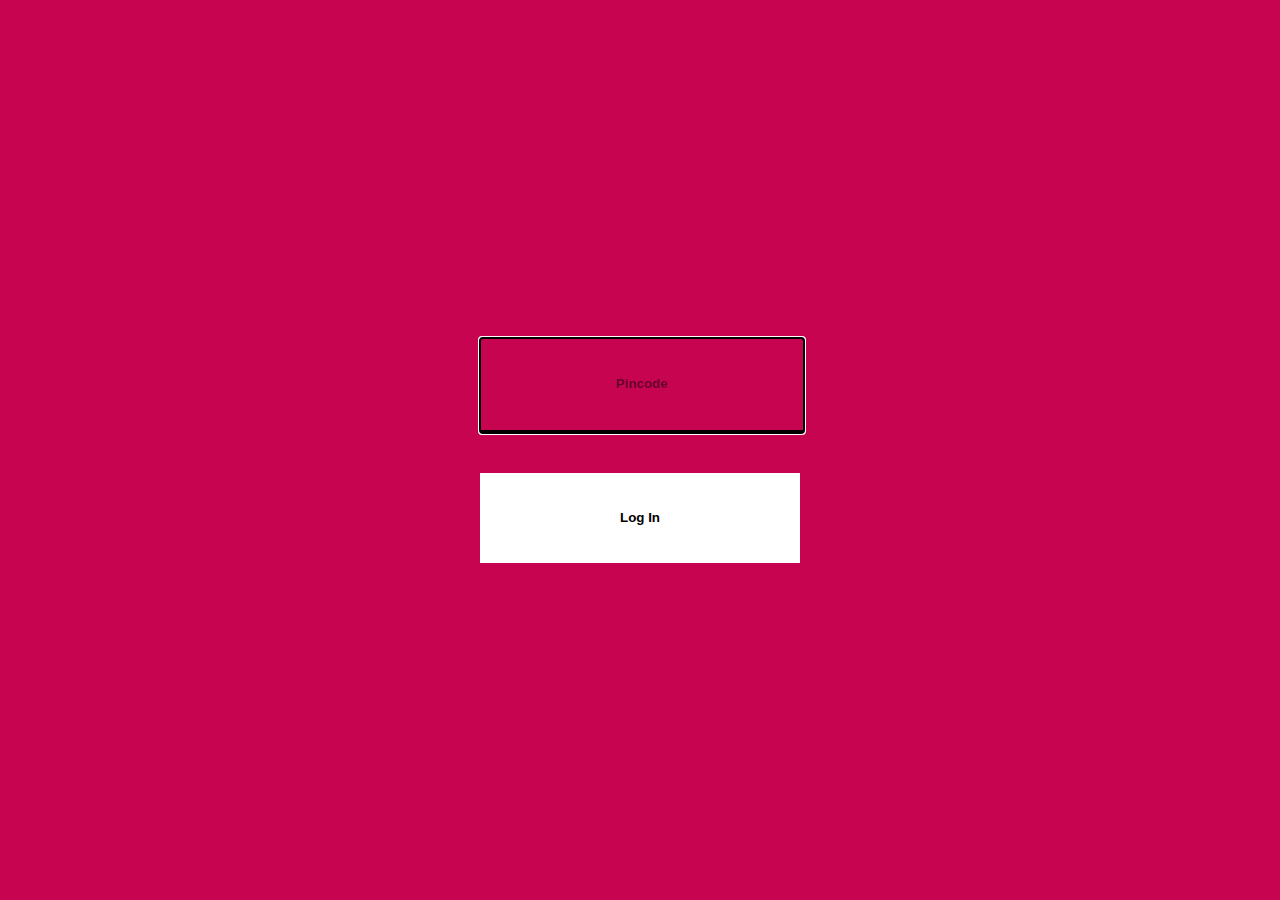
==== commit 95434f17: "Add files via upload" ====
--- a/index.html
+++ b/index.html
@@ -2,1558 +2,27 @@
 <html>
 <head>
 	<meta name="viewport" content="width=device-width, initial-scale=1, maximum-scale=1, minimum-scale=1, user-scalable=yes, minimal-ui">
-	<meta name="mobile-web-app-capable" content="yes">
-	<title>Samenvattingen</title>
+	<title>Vul pincode in</title>
 	<link rel="stylesheet" type="text/css" href="samenvattingen.css">
-	<meta name="theme-color" content="#C70450">
-	<link rel="manifest" href="/manifest.json">
 </head>
 <body>
-<div id="summSwipe">
-</div>
-<div id="navBarFull" onclick="closeNav()">
-</div>
-<div class="navBar" id="navBar">
-	<a><img class="closebtn" src="icons/cross.png" onclick="closeNav()"></a>
-	<div class="info">
-			<p id="module">Module 4</p>
-			<div class="jaar">
-				<select id="kiesJaar" onchange="changeJaar()">
-					<option value="5">5de</option>
-					<option value="6" selected>6de</option>
-				</select>
-			</div>	
-			<div class="hline"></div>	
-		</div>
-	<div class="list1 list">
-		<a href="#" class="navList a1" onclick="home()"><img src="icons/home.png" class="icon">Home</a>
-		<a href="#" class="navList a3" onclick="show('#aardM1')"><img src="icons/aard.png" class="icon">Aardrijkskunde</a>
-		<a href="#" class="navList a4" onclick="show('#bioM1')"><img src="icons/bio.png" class="icon">Biologie</a>
-		<a href="#" class="navList a5" onclick="show('#chemM1')"><img src="icons/chem.png" class="icon">Chemie</a>
-		<a href="#" class="navList a6" onclick="show('#engM1')"><img src="icons/eng.png" class="icon">Engels</a>
-		<a href="#" class="navList a7" onclick="show('#fransM1')"><img src="icons/frans.png" class="icon">Frans</a>
-		<a href="#" class="navList a8" onclick="show('#fysM1')"><img src="icons/fys.png" class="icon">Fysica</a>
-		<a href="#" class="navList a9" onclick="show('#geschM1')"><img src="icons/gesch.png" class="icon">Geschiedenis</a>
-   		<a href="#" class="navList a10" onclick="show('#nedM1')"><img src="icons/ned.png" class="icon">Nederlands</a>
-		<a href="#" class="navList a11" onclick="show('#wiskM1')"><img src="icons/wisk.png" class="icon">Wiskunde</a>
-	</div>
-	<div class="list2 list">
-		<a href="#" class="navList a1" onclick="home()"><img src="icons/home.png" class="icon">Home</a>
-		<a href="#" class="navList a3" onclick="show('#aardM2')"><img src="icons/aard.png" class="icon">Aardrijkskunde</a>
-		<a href="#" class="navList a4" onclick="show('#bioM2')"><img src="icons/bio.png" class="icon">Biologie</a>
-		<a href="#" class="navList a5" onclick="show('#chemM2')"><img src="icons/chem.png" class="icon">Chemie</a>
-		<a href="#" class="navList a6" onclick="show('#engM2')"><img src="icons/eng.png" class="icon">Engels</a>
-		<a href="#" class="navList a7" onclick="show('#fransM2')"><img src="icons/frans.png" class="icon">Frans</a>
-		<a href="#" class="navList a8" onclick="show('#fysM2')"><img src="icons/fys.png" class="icon">Fysica</a>
-		<a href="#" class="navList a9" onclick="show('#geschM2')"><img src="icons/gesch.png" class="icon">Geschiedenis</a>
-   		<a href="#" class="navList a10" onclick="show('#nedM2')"><img src="icons/ned.png" class="icon">Nederlands</a>
-		<a href="#" class="navList a11" onclick="show('#wiskM2')"><img src="icons/wisk.png" class="icon">Wiskunde</a>
-	</div>
-	<div class="list3 list">
-		<a href="#" class="navList a1" onclick="home()"><img src="icons/home.png" class="icon">Home</a>
-		<a href="#" class="navList a3" onclick="show('#aardM3')"><img src="icons/aard.png" class="icon">Aardrijkskunde</a>
-		<a href="#" class="navList a4" onclick="show('#bioM3')"><img src="icons/bio.png" class="icon">Biologie</a>
-		<a href="#" class="navList a5" onclick="show('#chemM3')"><img src="icons/chem.png" class="icon">Chemie</a>
-		<a href="#" class="navList a6" onclick="show('#engM3')"><img src="icons/eng.png" class="icon">Engels</a>
-		<a href="#" class="navList a7" onclick="show('#fransM3')"><img src="icons/frans.png" class="icon">Frans</a>
-		<a href="#" class="navList a8" onclick="show('#fysM3')"><img src="icons/fys.png" class="icon">Fysica</a>
-		<a href="#" class="navList a9" onclick="show('#geschM3')"><img src="icons/gesch.png" class="icon">Geschiedenis</a>
-   		<a href="#" class="navList a10" onclick="show('#nedM3')"><img src="icons/ned.png" class="icon">Nederlands</a>
-		<a href="#" class="navList a11" onclick="show('#wiskM3')"><img src="icons/wisk.png" class="icon">Wiskunde</a>
-	</div>
-	<div class="list4 list">
-		<a href="#" class="navList a1" onclick="home()"><img src="icons/home.png" class="icon">Home</a>
-		<a href="#" class="navList a3" onclick="show('#aardM4')"><img src="icons/aard.png" class="icon">Aardrijkskunde</a>
-		<a href="#" class="navList a4" onclick="show('#bioM4')"><img src="icons/bio.png" class="icon">Biologie</a>
-		<a href="#" class="navList a5" onclick="show('#chemM4')"><img src="icons/chem.png" class="icon">Chemie</a>
-		<a href="#" class="navList a6" onclick="show('#engM4')"><img src="icons/eng.png" class="icon">Engels</a>
-		<a href="#" class="navList a7" onclick="show('#fransM4')"><img src="icons/frans.png" class="icon">Frans</a>
-		<a href="#" class="navList a8" onclick="show('#fysM4')"><img src="icons/fys.png" class="icon">Fysica</a>
-		<a href="#" class="navList a9" onclick="show('#geschM4')"><img src="icons/gesch.png" class="icon">Geschiedenis</a>
-   		<a href="#" class="navList a10" onclick="show('#nedM4')"><img src="icons/ned.png" class="icon">Nederlands</a>
-		<a href="#" class="navList a11" onclick="show('#wiskM4')"><img src="icons/wisk.png" class="icon">Wiskunde</a>
-	</div>
-	<div class="list5 list">
-		<a href="#" class="navList a1" onclick="home()"><img src="icons/home.png" class="icon">Home</a>
-		<a href="#" class="navList a3" onclick="show('#aardM5')"><img src="icons/aard.png" class="icon">Aardrijkskunde</a>
-		<a href="#" class="navList a4" onclick="show('#bioM5')"><img src="icons/bio.png" class="icon">Biologie</a>
-		<a href="#" class="navList a5" onclick="show('#chemM5')"><img src="icons/chem.png" class="icon">Chemie</a>
-		<a href="#" class="navList a6" onclick="show('#engM5')"><img src="icons/eng.png" class="icon">Engels</a>
-		<a href="#" class="navList a7" onclick="show('#fransM5')"><img src="icons/frans.png" class="icon">Frans</a>
-		<a href="#" class="navList a8" onclick="show('#fysM5')"><img src="icons/fys.png" class="icon">Fysica</a>
-		<a href="#" class="navList a9" onclick="show('#geschM5')"><img src="icons/gesch.png" class="icon">Geschiedenis</a>
-   		<a href="#" class="navList a11" onclick="show('#nedM5')"><img src="icons/ned.png" class="icon">Nederlands</a>
-		<a href="#" class="navList a12" onclick="show('#wiskM5')"><img src="icons/wisk.png" class="icon">Wiskunde</a>
-	</div>
-	<div class="list6 list">
-		<a href="#" class="navList a1" onclick="home()"><img src="icons/home.png" class="icon">Home</a>
-		<a href="#" class="navList a3" onclick="show('#aardM6')"><img src="icons/aard.png" class="icon">Aardrijkskunde</a>
-		<a href="#" class="navList a4" onclick="show('#bioM6')"><img src="icons/bio.png" class="icon">Biologie</a>
-		<a href="#" class="navList a5" onclick="show('#chemM6')"><img src="icons/chem.png" class="icon">Chemie</a>
-		<a href="#" class="navList a6" onclick="show('#engM6')"><img src="icons/eng.png" class="icon">Engels</a>
-		<a href="#" class="navList a7" onclick="show('#fransM6')"><img src="icons/frans.png" class="icon">Frans</a>
-		<a href="#" class="navList a8" onclick="show('#fysM6')"><img src="icons/fys.png" class="icon">Fysica</a>
-		<a href="#" class="navList a9" onclick="show('#geschM6')"><img src="icons/gesch.png" class="icon">Geschiedenis</a>
-   		<a href="#" class="navList a11" onclick="show('#nedM6')"><img src="icons/ned.png" class="icon">Nederlands</a>
-		<a href="#" class="navList a12" onclick="show('#wiskM6')"><img src="icons/wisk.png" class="icon">Wiskunde</a>
-	</div>
-</div>
-<div class="homeAll">
-	<div class="openTopNav" id="openTopNav"></div>
-	<div onclick="openNav()" class="nav">
-		<a class="a_nav a_nav_menu" onclick="openNav()"><p>&#9776;</p></a>
-		<div id="nav5de">
-			<a class="a_nav m1" onclick="m1()"><p>Module 1</p></a> 
-			<a class="a_nav m2" onclick="m2()"><p>Module 2</p></a> 
-			<a class="a_nav m3" onclick="m3()"><p>Module 3</p></a>
-		</div>
-		<div id="nav6de">
-			<a class="a_nav m4" onclick="m4()"><p>Module 4</p></a> 
-			<a class="a_nav m5" onclick="m5()"><p>Module 5</p></a>
-			<a class="a_nav m6" onclick="m6()"><p>Module 6</p></a>
-		</div> 
-	</div>
-</div>
-<div id="closePopup" onclick="closeAll()"></div>
-<div><img id="loading" src="icons/loading2.gif"></div>
-<div class="home">
-	<div class="ad">
-		<table id="table">
-		    <tr>
-		    	<th></th>
-			    <th>MA</th>
-			    <th>DI</th>
-			    <th>WO</th>
-			    <th>DO</th>
-			    <th>VR</th>
-		    </tr>
-		    <tr>
-		    	<td>1</td>
-			    <td><img src="icons/ned.png" class="icon2">&nbsp; &nbsp; Ned</td>
-			    <td><img src="icons/gesch.png" class="icon2">&nbsp; &nbsp; Gesch</td>
-			    <td><img src="icons/wisk.png" class="icon2">&nbsp; &nbsp; Wisk</td>
-			    <td><img src="icons/frans.png" class="icon2">&nbsp; &nbsp; Frans</td>
-			    <td><img src="icons/lo.png" class="icon2">&nbsp; &nbsp; LO</td>
-		    </tr>
-		    <tr>
-		    	<td>2</td>
-			    <td><img src="icons/eng.png" class="icon2">&nbsp; &nbsp; Eng</td>
-			    <td><img src="icons/wisk.png" class="icon2">&nbsp; &nbsp; Wisk</td>
-			    <td><img src="icons/wisk.png" class="icon2">&nbsp; &nbsp; Wisk</td>
-			    <td><img src="icons/ned.png" class="icon2">&nbsp; &nbsp; Ned</td>
-			    <td><img src="icons/lo.png" class="icon2">&nbsp; &nbsp; LO</td>
-		    </tr>
-	   	    <tr>
-	   	    	<td>3</td>
-			    <td><img src="icons/wisk.png" class="icon2">&nbsp; &nbsp; Wisk</td>
-			    <td><img src="icons/wisk.png" class="icon2">&nbsp; &nbsp; Wisk</td>
-			    <td><img src="icons/ned.png" class="icon2">&nbsp; &nbsp; Ned</td>
-			    <td><img src="icons/wisk.png" class="icon2">&nbsp; &nbsp; Wisk</td>
-			    <td><img src="icons/chem.png" class="icon2">&nbsp; &nbsp; Chem</td>
-	  	    </tr>
-		    <tr>
-		    	<td>4</td>
-			    <td><img src="icons/fys.png" class="icon2">&nbsp; &nbsp; Fys</td>
-			    <td><img src="icons/frans.png" class="icon2">&nbsp; &nbsp; Frans</td>
-			    <td><img src="icons/aard.png" class="icon2">&nbsp; &nbsp; Aard</td>
-			    <td><img src="icons/gesch.png" class="icon2">&nbsp; &nbsp; Gesch</td>
-			    <td><img src="icons/fys.png" class="icon2">&nbsp; &nbsp; Fys</td>
-		    </tr>
-		    <tr>
-		    	<td>5</td>
-			    <td><img src="icons/bio.png" class="icon2">&nbsp; &nbsp; Bio</td>
-			    <td><img src="icons/eng.png" class="icon2">&nbsp; &nbsp; Eng</td>
-			    <td></td>
-			    <td><img src="icons/atl.png" class="icon2">&nbsp; &nbsp; Atl</td>
-			    <td><img src="icons/wisk.png" class="icon2">&nbsp; &nbsp; Wisk</td>
-		    </tr>
-		    <tr>
-		    	<td>6</td>
-			    <td><img src="icons/frans.png" class="icon2">&nbsp; &nbsp; Frans</td>
-			    <td><img src="icons/levens.png" class="icon2">&nbsp; &nbsp; Levens</td>
-			    <td></td>
-			    <td><img src="icons/atl.png" class="icon2">&nbsp; &nbsp; Atl</td>
-			    <td><img src="icons/ned.png" class="icon2">&nbsp; &nbsp; Ned</td>
-		    </tr>
-		    <tr>
-		    	<td>7</td>
-			    <td><img src="icons/chem.png" class="icon2">&nbsp; &nbsp; Chem</td>
-			    <td><img src="icons/levens.png" class="icon2">&nbsp; &nbsp; Levens</td>
-			    <td></td>
-			    <td><img src="icons/atl.png" class="icon2">&nbsp; &nbsp; Atl</td>
-			    <td><img src="icons/bio.png" class="icon2">&nbsp; &nbsp; Bio</td>
-		    </tr>
-		</table>
-	</div>
-	<div id="txt" class="txt">
-		<a href="#" class="titel3" onclick="closeHelp()">SAMENVATTINGEN</a>
-		<p id="introText">
-			Dit is de website van Abdellah, op deze website staan alle samenvattingen voor het 5de & 6de jaar gemaakt door Abdellah. Je vindt deze vanboven bij de "module" knoppen, onderverdeeld per vak. Je kan samenvattingen openen door op de naam te duwen, of je kan ze downloaden. Voor verdere hulp kan je <a href="#" class="titel2" onclick="help()">hier</a> duwen, voor het lessenrooster kan je <a href="#" class="titel2" onclick="rooster()">hier</a> duwen. <a href="https://ka1hasselt.smartschool.be/login" class="titel2" target="blank">Smartschool</a>.
-		</p>
-		<table id="table2">
-		    <tr>
-		    	<th><img class="cross" src="icons/cross.png" onclick="rooster2()"></th>
-			    <th>MA</th>
-			    <th>DI</th>
-			    <th>WO</th>
-			    <th>DO</th>
-			    <th>VR</th>
-		    </tr>
-		    <tr>
-		    	<td>1</td>
-			    <td>Ned</td>
-			    <td>Gesch</td>
-			    <td>Wisk</td>
-			    <td>Frans</td>
-			    <td>LO</td>
-		    </tr>
-		    <tr>
-		    	<td>2</td>
-			    <td>Eng</td>
-			    <td>Wisk</td>
-			    <td>Wisk</td>
-			    <td>Ned</td>
-			    <td>LO</td>
-		    </tr>
-	   	    <tr>
-	   	    	<td>3</td>
-			    <td>Wisk</td>
-			    <td>Wisk</td>
-			    <td>Ned</td>
-			    <td>Wisk</td>
-			    <td>Chem</td>
-	  	    </tr>
-		    <tr>
-		    	<td>4</td>
-			    <td>Fys</td>
-			    <td>Frans</td>
-			    <td>Aard</td>
-			    <td>Gesch</td>
-			    <td>Fys</td>
-		    </tr>
-		    <tr>
-		    	<td>5</td>
-			    <td>Bio</td>
-			    <td>Eng</td>
-			    <td></td>
-			    <td>Atl</td>
-			    <td>Wisk</td>
-		    </tr>
-		    <tr>
-		    	<td>6</td>
-			    <td>Frans</td>
-			    <td>Levens</td>
-			    <td></td>
-			    <td>Atl</td>
-			    <td>Ned</td>
-		    </tr>
-		    <tr>
-		    	<td>7</td>
-			    <td>Chem</td>
-			    <td>Levens</td>
-			    <td></td>
-			    <td>Atl</td>
-			    <td>Bio</td>
-		    </tr>
-		</table>
-		<font id="helpChoice" class="helpTxt">
-			<p>Als uw antwoord hieronder niet te vinden is kunt u Lander Moors contacteren op smartschool.</p>
-			<a href="#" onclick="jaarHelp()" class="titel">- Hoe kan ik van jaar wisselen?</a> <br>
-			<a href="#" onclick="summHelp()" class="titel">- Ik vind de samenvatting die ik zoek niet?</a> <br>
-			<a href="#" onclick="lesHelp()" class="titel">- Het lessenrooster klopt niet?</a> <br>
-			<a href="#" onclick="summHelp2()" class="titel">- Een samenvatting wilt niet openen/downloaden?</a>
-		
-		</font>
-		<p id="jaarHelp" class="helpTxt">
-			Open eenderwelke module en kijk linksboven, langs de naam van de module (B.V. Module 4) zal je een vakje zien staan met "5de" of "6de" erin, duw erop en kies welk jaar je wilt.
-			
-		</p>
-		<p id="summHelp" class="helpTxt">
-			Als het een samenvatting is voor een toets die nog moet komen is het waarschijnlijk dat Abdellah die nog niet heeft gemaakt, wacht even of stuur een bericht naar Abdellah. Als het een samenvatting is voor een toets die al geweest is kan je proberen alle samenvattingen voor dat vak nog eens af te gaan, maar het is waarschijnlijk dat Abdellah deze samenvatting nooit heeft gemaakt.
-			
-		</p>
-		<p id="lesHelp" class="helpTxt">
-			Dit komt omdat het het lessenrooster voor 6WEWA is, de klas van Abdellah, als je wilt dat jouw lessenrooster ook beschikbaar is op de website kan je dat aanvragen bij Lander Moors op smartschool.
-		</p>
-		<p id="summHelp2" class="helpTxt">
-			Kijk na of je internet wel werkt, of probeer om de website te herladen, als dit niet lukt kan je Lander Moors een berichtje sturen op smartschool om het op te lossen.
-		</p>
-	</div>
-	<div>
-		<div id="obj" align="middle" class="obj">
-	  		<div class="changeText">
-	  			<div id="change6">
-	  				<p class="changeLogTxt">
-						<font class="titel">Laatst toegevoegde samenvattingen:</font><br><br>
-						⭐ 16/12/18: Nieuwe samenvatting wiskunde: <a class="titel" href="#" onclick="openSumm('summ_6de/wiskM4_rijreeks_schema.pdf', 'https://docs.google.com/gview?embedded=true&url=https://samenvattingen.github.io/summ_6de/wiskM4_rijreeks_schema.pdf')">Schema rijen en reeksen </a><br><br>
-						⭐ 16/12/18: Nieuwe samenvatting wiskunde: <a class="titel" href="#" onclick="openSumm('summ_6de/wiskM4_discreet_schema.pdf', 'https://docs.google.com/gview?embedded=true&url=https://samenvattingen.github.io/summ_6de/wiskM4_discreet_schema.pdf')">Schema discrete wiskunde </a><br><br>
-						⭐ 16/12/18: Nieuwe samenvatting wiskunde: <a class="titel" href="#" onclick="openSumm('summ_6de/wiskM4_func_schema.pdf', 'https://docs.google.com/gview?embedded=true&url=https://samenvattingen.github.io/summ_6de/wiskM4_func_schema.pdf')">Schema functies </a><br><br>
-						⭐ 15/12/18: Nieuwe samenvatting wiskunde: <a class="titel" href="#" onclick="openSumm('summ_6de/wiskM4_func_irr.pdf', 'https://docs.google.com/gview?embedded=true&url=https://samenvattingen.github.io/summ_6de/wiskM4_func_irr.pdf')">Irrationale functies </a><br><br>
-						⭐ 15/12/18: Nieuwe samenvatting wiskunde: <a class="titel" href="#" onclick="openSumm('summ_6de/wiskM4_bewijzen.pdf', 'https://docs.google.com/gview?embedded=true&url=https://samenvattingen.github.io/summ_6de/wiskM4_bewijzen.pdf')">Bewijzen </a><br><br>
-						⭐ 15/12/18: Nieuwe samenvatting wiskunde: <a class="titel" href="#" onclick="openSumm('summ_6de/wiskM4_k_overzicht.pdf', 'https://docs.google.com/gview?embedded=true&url=https://samenvattingen.github.io/summ_6de/wiskM4_k_overzicht.pdf')">K Overzicht </a><br><br>
-						⭐ 14/12/18: Nieuwe samenvatting wiskunde: <a class="titel" href="#" onclick="openSumm('summ_6de/wiskM4_rijreeks.pdf', 'https://docs.google.com/gview?embedded=true&url=https://samenvattingen.github.io/summ_6de/wiskM4_rijreeks.pdf')">Rijen en reeksen </a><br><br>
-						⭐ 10/12/18: Nieuwe samenvatting wiskunde: <a class="titel" href="#" onclick="openSumm('summ_6de/wiskM4_gon_verg.pdf', 'https://docs.google.com/gview?embedded=true&url=https://samenvattingen.github.io/summ_6de/wiskM4_gon_verg.pdf')">Goniometrische vergelijkingen </a><br><br>
-						⭐ 08/12/18: Nieuwe samenvatting geschiedenis: <a class="titel" href="#" onclick="openSumm('summ_6de/geschM4_deel3.pdf', 'https://docs.google.com/gview?embedded=true&url=https://samenvattingen.github.io/summ_6de/geschM4_deel3.pdf')">Deel 3 </a><br><br>
-						⭐ 08/12/18: Nieuwe samenvatting geschiedenis: <a class="titel" href="#" onclick="openSumm('summ_6de/geschM4_deel2.pdf', 'https://docs.google.com/gview?embedded=true&url=https://samenvattingen.github.io/summ_6de/geschM4_deel2.pdf')">Deel 2 </a><br><br>
-						⭐ 08/12/18: Nieuwe samenvatting geschiedenis: <a class="titel" href="#" onclick="openSumm('summ_6de/geschM4_deel1.pdf', 'https://docs.google.com/gview?embedded=true&url=https://samenvattingen.github.io/summ_6de/geschM4_deel1.pdf')">Deel 1 </a><br><br>
-						⭐ 08/12/18: Nieuwe samenvatting aardrijkskunde: <a class="titel" href="#" onclick="openSumm('summ_6de/aardM4_examen.pdf', 'https://docs.google.com/gview?embedded=true&url=https://samenvattingen.github.io/summ_6de/aardM4_examen.pdf')">Examen </a><br><br>
-						⭐ 08/12/18: Nieuwe samenvatting fysica: <a class="titel" href="#" onclick="openSumm('summ_6de/fysM4_H3.pdf', 'https://docs.google.com/gview?embedded=true&url=https://samenvattingen.github.io/summ_6de/fysM4_H3.pdf')">Hoofdstuk 3 </a><br><br>
-						⭐ 08/12/18: Nieuwe samenvatting fysica: <a class="titel" href="#" onclick="openSumm('summ_6de/fysM4_zelftest.pdf', 'https://docs.google.com/gview?embedded=true&url=https://samenvattingen.github.io/summ_6de/fysM4_zelftest.pdf')">Zelftest ingangsexamen </a><br><br>
-						⭐ 07/12/18: Nieuwe samenvatting chemie: <a class="titel" href="#" onclick="openSumm('summ_6de/chemM4_titraties.pdf', 'https://docs.google.com/gview?embedded=true&url=https://samenvattingen.github.io/summ_6de/chemM4_titraties.pdf')">Titraties </a><br><br>
-						⭐ 07/12/18: Nieuwe samenvatting chemie: <a class="titel" href="#" onclick="openSumm('summ_6de/chemM4_reactietypen.pdf', 'https://docs.google.com/gview?embedded=true&url=https://samenvattingen.github.io/summ_6de/chemM4_reactietypen.pdf')">Reactietypen </a><br><br>
-						⭐ 07/12/18: Nieuwe samenvatting chemie: <a class="titel" href="#" onclick="openSumm('summ_6de/chemM4_redoxreacties.pdf', 'https://docs.google.com/gview?embedded=true&url=https://samenvattingen.github.io/summ_6de/chemM4_redoxreacties.pdf')">Redoxreacties </a><br><br>
-						⭐ 29/11/18: Nieuwe samenvatting wiskunde: <a class="titel" href="#" onclick="openSumm('summ_6de/wiskM4_gon_verloop.pdf', 'https://docs.google.com/gview?embedded=true&url=https://samenvattingen.github.io/summ_6de/wiskM4_gon_verloop.pdf')">Goniometrische functies: verloop </a><br><br>
-						⭐ 27/11/18: Nieuwe samenvatting wiskunde: <a class="titel" href="#" onclick="openSumm('summ_6de/wiskM4_gon_cyclo.pdf', 'https://docs.google.com/gview?embedded=true&url=https://samenvattingen.github.io/summ_6de/wiskM4_gon_cyclo.pdf')">Cyclometrische functies </a><br><br>
-						⭐ 22/11/18: Nieuwe samenvatting nederlands: <a class="titel" href="#" onclick="openSumm('summ_6de/nedM4_HO2.pdf', 'https://docs.google.com/gview?embedded=true&url=https://samenvattingen.github.io/summ_6de/nedM4_HO2.pdf')">HO 2 </a><br><br>
-						⭐ 19/11/18: Nieuwe samenvatting wiskunde: <a class="titel" href="#" onclick="openSumm('summ_6de/wiskM4_gon_func.pdf', 'https://docs.google.com/gview?embedded=true&url=https://samenvattingen.github.io/summ_6de/wiskM4_gon_func.pdf')">Goniometrische functies </a><br><br>
-						⭐ 21/10/18: Nieuwe samenvatting fysica: <a class="titel" href="#" onclick="openSumm('summ_6de/fysM4_H2.pdf', 'https://docs.google.com/gview?embedded=true&url=https://samenvattingen.github.io/summ_6de/fysM4_H2.pdf')">H2: De eendimensionale beweging </a><br><br>
-						⭐ 17/10/18: Nieuwe samenvatting wiskunde: <a class="titel" href="#" onclick="openSumm('summ_6de/wiskM4_ict.pdf', 'https://docs.google.com/gview?embedded=true&url=https://samenvattingen.github.io/summ_6de/wiskM4_ict.pdf')">ICT Irrationale functies </a><br><br>
-						⭐ 17/10/18: Nieuwe samenvatting nederlands: <a class="titel" href="#" onclick="openSumm('summ_6de/nedM4_TT2.pdf', 'https://docs.google.com/gview?embedded=true&url=https://samenvattingen.github.io/summ_6de/nedM4_TT2.pdf')">Taaltaak 2 </a><br><br>
-						⭐ 14/10/18: Nieuwe samenvatting wiskunde: <a class="titel" href="#" onclick="openSumm('summ_6de/wiskM4_k_hyperbolen.pdf', 'https://docs.google.com/gview?embedded=true&url=https://samenvattingen.github.io/summ_6de/wiskM4_k_hyperbolen.pdf')">K Hyperbolen </a><br><br>
-						⭐ 28/09/18: Nieuwe samenvatting wiskunde: <a class="titel" href="#" onclick="openSumm('summ_6de/wiskM4_k_ellips.pdf', 'https://docs.google.com/gview?embedded=true&url=https://samenvattingen.github.io/summ_6de/wiskM4_k_ellips.pdf')">K Ellips </a><br><br>
-						⭐ 19/09/18: Nieuwe samenvatting chemie: <a class="titel" href="#" onclick="openSumm('summ_6de/chemM4_overzicht_titraties.pdf', 'https://docs.google.com/gview?embedded=true&url=https://samenvattingen.github.io/summ_6de/chemM4_overzicht_titraties.pdf')">Overzicht titraties </a><br><br>
-						⭐ 10/09/18: Nieuwe samenvatting biologie: <a class="titel" href="#" onclick="openSumm('summ_6de/bioM4_evo.pdf', 'https://docs.google.com/gview?embedded=true&url=https://samenvattingen.github.io/summ_6de/bioM4_evo.pdf')">Evolutie </a><br><br>
-						⭐ 10/09/18: Nieuwe samenvatting fysica: <a class="titel" href="#" onclick="openSumm('summ_6de/fysM4_H1.pdf', 'https://docs.google.com/gview?embedded=true&url=https://samenvattingen.github.io/summ_6de/fysM4_H1.pdf')">H1: Beschrijving van een beweging </a><br><br>
-						⭐ 10/09/18: Nieuwe samenvatting biologie: <a class="titel" href="#" onclick="openSumm('summ_6de/bioM4_erf.pdf', 'https://docs.google.com/gview?embedded=true&url=https://samenvattingen.github.io/summ_6de/bioM4_erf.pdf')">Erfelijkheidsonderzoek bij mens </a><br><br>
-						⭐ 10/09/18: Nieuwe samenvatting biologie: <a class="titel" href="#" onclick="openSumm('summ_6de/bioM4_chrom.pdf', 'https://docs.google.com/gview?embedded=true&url=https://samenvattingen.github.io/summ_6de/bioM4_chrom.pdf')">Chromosomale verklaring overerving </a><br><br>
-						⭐ 06/09/18: Nieuwe samenvatting biologie: <a class="titel" href="#" onclick="openSumm('summ_6de/bioM4_dihybride.pdf', 'https://docs.google.com/gview?embedded=true&url=https://samenvattingen.github.io/summ_6de/bioM4_dihybride.pdf')">Dihybride kruising </a><br><br>
-						⭐ 06/09/18: Nieuwe samenvatting biologie: <a class="titel" href="#" onclick="openSumm('summ_6de/bioM4_bijz_geval.pdf', 'https://docs.google.com/gview?embedded=true&url=https://samenvattingen.github.io/summ_6de/bioM4_bijz_geval.pdf')">Bijzondere gevallen </a><br><br>
-						⭐ 06/09/18: Nieuwe samenvatting wiskunde: <a class="titel" href="#" onclick="openSumm('summ_6de/wiskM4_k_inleiding.pdf', 'https://docs.google.com/gview?embedded=true&url=https://samenvattingen.github.io/summ_6de/wiskM4_k_inleiding.pdf')">K Inleiding </a><br><br>
-						⭐ 06/09/18: Nieuwe samenvatting wiskunde: <a class="titel" href="#" onclick="openSumm('summ_6de/wiskM4_k_parabolen.pdf', 'https://docs.google.com/gview?embedded=true&url=https://samenvattingen.github.io/summ_6de/wiskM4_k_parabolen.pdf')">K Parabolen </a><br><br>
-						⭐ 06/09/18: Nieuwe samenvatting biologie: <a class="titel" href="#" onclick="openSumm('summ_6de/bioM4_monohybride.pdf', 'https://docs.google.com/gview?embedded=true&url=https://samenvattingen.github.io/summ_6de/bioM4_monohybride.pdf')">Monohybride kruising </a>
-	 				</p>
-	 			</div>
-	 			<div id="change5">
-		  			<p class="changeLogTxt">
-						<font class="titel">Laatst toegevoegde samenvattingen:</font><br><br>
-						⭐ 19/06/18: Nieuwe samenvatting fysica: <a class="titel" href="#" onclick="openSumm('summ_5de/fysM3_h9.pdf', 'https://docs.google.com/gview?embedded=true&url=https://samenvattingen.github.io/summ_5de/fysM3_h9.pdf')">Hoofdstuk 9 </a><br><br>
-						⭐ 19/06/18: Nieuwe samenvatting geschiedenis: <a class="titel" href="#" onclick="openSumm('summ_5de/geschM3_kunst.pdf', 'https://docs.google.com/gview?embedded=true&url=https://samenvattingen.github.io/summ_5de/geschM3_kunst.pdf')">Schema & flowchart kunststromingen </a><br><br>
-						⭐ 19/06/18: Nieuwe samenvatting geschiedenis: <a class="titel" href="#" onclick="openSumm('summ_5de/geschM3_stroom.pdf', 'https://docs.google.com/gview?embedded=true&url=https://samenvattingen.github.io/summ_5de/geschM3_stroom.pdf')">Stroom & tegenstroom in cultuur </a><br><br>
-						⭐ 18/06/18: Nieuwe samenvatting biologie: <a class="titel" href="#" onclick="openSumm('summ_5de/bioM3_enzymen.pdf', 'https://docs.google.com/gview?embedded=true&url=https://samenvattingen.github.io/summ_5de/bioM3_enzymen.pdf')">Enzymen schema toepassingen </a><br><br>
-						⭐ 17/06/18: Nieuwe samenvatting wiskunde: <a class="titel" href="#" onclick="openSumm('summ_5de/wiskM3_zelftest_verloop.pdf', 'https://docs.google.com/gview?embedded=true&url=https://samenvattingen.github.io/summ_5de/wiskM3_zelftest_verloop.pdf')">Zelftest Verloop </a><br><br>
-						⭐ 17/06/18: Nieuwe samenvatting wiskunde: <a class="titel" href="#" onclick="openSumm('summ_5de/wiskM3_zelftest_analyse.pdf', 'https://docs.google.com/gview?embedded=true&url=https://samenvattingen.github.io/summ_5de/wiskM3_zelftest_analyse.pdf')">Zelftest Analyse </a><br><br>
-						⭐ 17/06/18: Nieuwe samenvatting wiskunde: <a class="titel" href="#" onclick="openSumm('summ_5de/wiskM3_zelftest_limit.pdf', 'https://docs.google.com/gview?embedded=true&url=https://samenvattingen.github.io/summ_5de/wiskM3_zelftest_limit.pdf')">Zelftest Limieten </a><br><br>
-						⭐ 17/06/18: Nieuwe samenvatting wiskunde: <a class="titel" href="#" onclick="openSumm('summ_5de/wiskM3_zelftest_cont.pdf', 'https://docs.google.com/gview?embedded=true&url=https://samenvattingen.github.io/summ_5de/wiskM3_zelftest_cont.pdf')">Zelftest Continuïteit </a><br><br>
-						⭐ 17/06/18: Nieuwe samenvatting wiskunde: <a class="titel" href="#" onclick="openSumm('summ_5de/wiskM3_ruimte_overzicht.pdf', 'https://docs.google.com/gview?embedded=true&url=https://samenvattingen.github.io/summ_5de/wiskM3_ruimte_overzicht.pdf')">Overzicht Ruimtemeetkunde</a><br><br>
-						⭐ 16/06/18: Nieuwe samenvatting wiskunde: <a class="titel" href="#" onclick="openSumm('summ_5de/wiskM3_verloop.pdf', 'https://docs.google.com/gview?embedded=true&url=https://samenvattingen.github.io/summ_5de/wiskM3_verloop.pdf')">Verloop van Functies</a><br><br>
-						⭐ 14/06/18: Nieuwe samenvatting nederlands: <a class="titel" href="#" onclick="openSumm('summ_5de/nedM3_mondeling.pdf', 'https://docs.google.com/gview?embedded=true&url=https://samenvattingen.github.io/summ_5de/nedM3_mondeling.pdf')">Mondeling Uitgeschreven</a><br><br>
-						⭐ 14/06/18: Nieuwe samenvatting nederlands: <a class="titel" href="#" onclick="openSumm('summ_5de/nedM3_kort_schema_stromingen.pdf', 'https://docs.google.com/gview?embedded=true&url=https://samenvattingen.github.io/summ_5de/nedM3_kort_schema_stromingen.pdf')">Kort Schema Literaire Stromingen</a><br><br>
-						⭐ 14/06/18: Nieuwe samenvatting geschiedenis: <a class="titel" href="#" onclick="openSumm('summ_5de/geschM3_democratie.pdf', 'https://docs.google.com/gview?embedded=true&url=https://samenvattingen.github.io/summ_5de/geschM3_democratie.pdf')">Democratievormen na WOI</a><br><br>
-						⭐ 14/06/18: Nieuwe samenvatting nederlands: <a class="titel" href="#" onclick="openSumm('summ_5de/nedM3_max.pdf', 'https://docs.google.com/gview?embedded=true&url=https://samenvattingen.github.io/summ_5de/nedM3_max.pdf')">Max Havelaar</a><br><br>
-						⭐ 11/06/18: Nieuwe samenvatting nederlands: <a class="titel" href="#" onclick="openSumm('summ_5de/nedM3_zomerhuis.pdf', 'https://docs.google.com/gview?embedded=true&url=https://samenvattingen.github.io/summ_5de/nedM3_zomerhuis.pdf')">Zomerhuis met zwembad</a><br><br>
-						⭐ 11/06/18: Nieuwe samenvatting chemie: <a class="titel" href="#" onclick="openSumm('summ_5de/chemM3_examen.pdf', 'https://docs.google.com/gview?embedded=true&url=https://samenvattingen.github.io/summ_5de/chemM3_examen.pdf')">Examen</a><br><br>
-						⭐ 09/06/18: Nieuwe samenvattingen nederlands (6): <a class="titel" href="#" onclick="show('#nedM3')">Examen</a><br><br>
-						⭐ 06/06/18: Nieuwe samenvatting aardrijkskunde: <a class="titel" href="#" onclick="openSumm('summ_5de/aardM3_ocean.pdf', 'https://docs.google.com/gview?embedded=true&url=https://samenvattingen.github.io/summ_5de/aardM3_ocean.pdf')">Oceanografie</a><br><br>
-						⭐ 02/06/18: Nieuwe samenvatting wiskunde: <a class="titel" href="#" onclick="openSumm('summ_5de/wiskM3_ruimte_H6-7.pdf', 'https://docs.google.com/gview?embedded=true&url=https://samenvattingen.github.io/summ_5de/wiskM3_ruimte_H6-7.pdf')">Ruimtemeetkunde H6-7</a><br><br>
-						⭐ 01/06/18: Nieuwe samenvatting aardrijkskunde: <a class="titel" href="#" onclick="openSumm('summ_5de/aardM3_bodem.pdf', 'https://docs.google.com/gview?embedded=true&url=https://samenvattingen.github.io/summ_5de/aardM3_bodem.pdf')">Bodemkunde</a><br><br>
-						⭐ 27/05/18: Nieuwe samenvatting fysica: <a class="titel" href="#" onclick="openSumm('summ_5de/fysM3_lorentz.pdf', 'https://docs.google.com/gview?embedded=true&url=https://samenvattingen.github.io/summ_5de/fysM3_lorentz.pdf')">Hoofdstuk 8</a><br><br>
-						⭐ 27/05/18: Nieuwe samenvatting aardrijkskunde: <a class="titel" href="#" onclick="openSumm('summ_5de/aardM3_dienst.pdf', 'https://docs.google.com/gview?embedded=true&url=https://samenvattingen.github.io/summ_5de/aardM3_dienst.pdf')">De aarde in dienst van de mens</a><br><br>
-						⭐ 27/05/18: Nieuwe samenvatting nederlands: <a class="titel" href="#" onclick="openSumm('summ_5de/nedM3_exam.pdf', 'https://docs.google.com/gview?embedded=true&url=https://samenvattingen.github.io/summ_5de/nedM3_exam.pdf')">Examen</a><br><br>
-						⭐ 26/05/18: Nieuwe samenvatting biologie: <a class="titel" href="#" onclick="openSumm('summ_5de/bioM3_fotosynthese.pdf', 'https://docs.google.com/gview?embedded=true&url=https://samenvattingen.github.io/summ_5de/bioM3_fotosynthese.pdf')">Fotosynthese & Celademhaling</a><br><br>
-						⭐ 26/05/18: Nieuwe samenvatting wiskunde: <a class="titel" href="#" onclick="openSumm('summ_5de/wiskM3_ruimte_H4-5.pdf', 'https://docs.google.com/gview?embedded=true&url=https://samenvattingen.github.io/summ_5de/wiskM3_ruimte_H4-5.pdf')">Ruimtemeetkunde H4-5</a><br><br>
-						⭐ 24/05/18: Nieuwe zelftest LO: <a class="titel" href="#" onclick="openSumm('summ_5de/summ_LO_test.pdf', 'https://docs.google.com/gview?embedded=true&url=https://samenvattingen.github.io/summ_5de/summ_LO_test.pdf')">LO Zelftest</a><br><br>
-						⭐ 21/05/18: Nieuwe samenvatting chemie: <a class="titel" href="#" onclick="openSumm('summ_5de/chemM3_zuren_basen.pdf', 'https://docs.google.com/gview?embedded=true&url=https://samenvattingen.github.io/summ_5de/chemM3_zuren_basen.pdf')">Zuren en Basen</a><br><br>
-						⭐ 21/05/18: Nieuwe samenvattingen LO (6): <a class="titel" href="#" onclick="show('#LO')">LO</a><br><br>
-						⭐ 21/05/18: Nieuwe samenvattingen engels (7): <a class="titel" href="#" onclick="show('#engM3')">Voorbereiding Openboek Toets</a><br><br>
-						⭐ 18/05/18: Nieuwe samenvatting frans: <a class="titel" href="#" onclick="openSumm('summ_5de/fransM3_aard_VZ.pdf', 'https://docs.google.com/gview?embedded=true&url=https://samenvattingen.github.io/summ_5de/fransM3_aard_VZ.pdf')">Frans: Aardrijkskundige Voorzetsels</a><br><br>
-						⭐ 16/05/18: Nieuwe samenvatting wiskunde: <a class="titel" href="#" onclick="openSumm('summ_5de/wiskM3_afg_benaderen.pdf', 'https://docs.google.com/gview?embedded=true&url=https://samenvattingen.github.io/summ_5de/wiskM3_afg_benaderen.pdf')">Afgeleiden: Korte Benaderings Methode</a><br><br>
-						⭐ 10/05/18: Nieuwe samenvatting geschiedenis: <a class="titel" href="#" onclick="openSumm('summ_5de/geschM3_WO1.pdf', 'https://docs.google.com/gview?embedded=true&url=https://samenvattingen.github.io/summ_5de/geschM3_WO1.pdf')">Wereld Oorlog 1</a><br><br>
-						⭐ 10/05/18: Nieuwe samenvatting wiskunde: <a class="titel" href="#" onclick="openSumm('summ_5de/wiskM3_afg_3.pdf', 'https://docs.google.com/gview?embedded=true&url=https://samenvattingen.github.io/summ_5de/wiskM3_afg_3.pdf')">Afgeleiden 3</a><br><br>
-						⭐ 10/05/18: Nieuwe samenvatting wiskunde: <a class="titel" href="#" onclick="openSumm('summ_5de/wiskM3_afg_2.pdf', 'https://docs.google.com/gview?embedded=true&url=https://samenvattingen.github.io/summ_5de/wiskM3_afg_2.pdf')">Afgeleiden 2</a><bR><br>
-						⭐ 19/04/18: Nieuwe samenvatting chemie (Module 2): <a class="titel" href="#" onclick="openSumm('summ_5de/chemM2_even_schema.pdf', 'https://docs.google.com/gview?embedded=true&url=https://samenvattingen.github.io/summ_5de/chemM2_even_schema.pdf')">Schema Chemisch Evenwicht</a><br><br>
-						⭐ 06/05/18: Nieuwe samenvatting nederlands: <a class="titel" href="#" onclick="openSumm('summ_5de/nedM3_lyriek_test.pdf', 'https://docs.google.com/gview?embedded=true&url=https://samenvattingen.github.io/summ_5de/nedM3_lyriek_test.pdf')">Zelftest Lyriek</a><br><br>
-						⭐ 05/05/18: Nieuwe samenvatting biologie: <a class="titel" href="#" onclick="openSumm('summ_5de/bioM3_meta.pdf', 'https://docs.google.com/gview?embedded=true&url=https://samenvattingen.github.io/summ_5de/bioM3_meta.pdf')">Metabolisme</a><br><br>
-						⭐ 05/05/18: Nieuwe samenvatting fysica: <a class="titel" href="#" onclick="openSumm('summ_5de/fysM3_H6_7.pdf', 'https://docs.google.com/gview?embedded=true&url=https://samenvattingen.github.io/summ_5de/fysM3_H6_7.pdf')">Hoofdstuk 6 & 7</a><br><br>
-						⭐ 04/05/18: Nieuwe samenvatting nederlands: <a class="titel" href="#" onclick="openSumm('summ_5de/nedM3_lyriek.pdf', 'https://docs.google.com/gview?embedded=true&url=https://samenvattingen.github.io/summ_5de/nedM3_lyriek.pdf')">Lyriek</a><br><br>
-						⭐ 01/05/18: Nieuwe samenvatting wiskunde: <a class="titel" href="#" onclick="openSumm('summ_5de/wiskM3_afg_1.pdf', 'https://docs.google.com/gview?embedded=true&url=https://samenvattingen.github.io/summ_5de/wiskM3_afg_1.pdf')">Afgeleiden 1</a><br><br>
-						⭐ 30/04/18: Nieuwe samenvatting wiskunde: <a class="titel" href="#" onclick="openSumm('summ_5de/wiskM3_ruimte_H1-3.pdf', 'https://docs.google.com/gview?embedded=true&url=https://samenvattingen.github.io/summ_5de/wiskM3_ruimte_H1-3.pdf')">Ruimtemeetkunde H1-3</a><br><br>
-						⭐ 24/04/18: Nieuwe samenvatting nederlands: <a class="titel" href="#" onclick="openSumm('summ_5de/nedM3_rev.pdf', 'https://docs.google.com/gview?embedded=true&url=https://samenvattingen.github.io/summ_5de/nedM3_rev.pdf')">Tekstrevisie</a><br><br>
-						⭐ 24/04/18: Nieuwe samenvatting frans: <a class="titel" href="#" onclick="openSumm('summ_5de/fransM3_VP_2.pdf', 'https://docs.google.com/gview?embedded=true&url=https://samenvattingen.github.io/summ_5de/fransM3_VP_2.pdf')">Verbe Pronominaux 2</a><br><br>
-						⭐ 24/04/18: Nieuwe samenvatting frans: <a class="titel" href="#" onclick="openSumm('summ_5de/fransM3_VP_1.pdf', 'https://docs.google.com/gview?embedded=true&url=https://samenvattingen.github.io/summ_5de/fransM3_VP_1.pdf')">Verbe Pronominaux 1</a><br><br>
-						⭐ 19/04/18: Nieuwe samenvatting chemie: <a class="titel" href="#" onclick="openSumm('summ_5de/chemM3_lewis.pdf', 'https://docs.google.com/gview?embedded=true&url=https://samenvattingen.github.io/summ_5de/chemM3_lewis.pdf')">Het geheim voor de perfecte Lewisstructuur</a><br><br>
-						⭐ 10/04/18: Nieuwe samenvatting wiskunde: <a class="titel" href="#" onclick="openSumm('summ_5de/wiskM3_limit.pdf', 'https://docs.google.com/gview?embedded=true&url=https://samenvattingen.github.io/summ_5de/wiskM3_limit.pdf')">Limieten</a><br><br>
-						⭐ 23/03/18: Nieuwe samenvatting chemie: <a class="titel" href="#" onclick="openSumm('summ_5de/chemM3_moleculen.pdf', 'https://docs.google.com/gview?embedded=true&url=https://samenvattingen.github.io/summ_5de/chemM3_moleculen.pdf')">Moleculen</a><br><br>
-						<div class="hline"></div>
-						<br><font style="font-weight: bold;">Vanaf hier geen directe links naar de samenvattingen meer, sorry.</font><br><br>
-						<div class="hline"></div><br><br>
-						⭐ 14/03/18: Alle samenvattingen voor module 1 & 2 toegevoegd<br><br>
-						⭐ 04/03/18: Nieuwe samenvatting biologie: Examen M2<br><br>
-						⭐ 04/03/18: Nieuwe samenvatting engels: Examen M2<br><br>
-						⭐ 04/03/18: Nieuwe samenvatting nederlands: Examen M2<br><br>
-						⭐ 03/03/18: Nieuwe samenvatting aardrijkskunde: Examen M2<br><br>
-						⭐ 28/02/18: Nieuwe samenvatting wiskunde: Geogebra<br><br>
-						⭐ 25/02/18: Nieuwe samenvatting geschiedenis: Imperialisme<br><br>
-						⭐ 25/02/18: Nieuwe samenvatting nederlands: Het Diner<br><br>
-						⭐ 23/02/18: Nieuwe samenvatting aardrijkskunde: HO 3 Hoofdstukken<br><br>
-						⭐ 22/02/18: Nieuwe samenvatting geschiedenis: Sociale Strijd<br><br>
-						⭐ 22/02/18: Nieuwe samenvatting engels: Unit 3 + 4<br><br>
-						⭐ 22/02/18: Nieuwe samenvatting fysica: Module 2<br><br>
-						⭐ 22/02/18: Nieuwe samenvatting frans: Pronom Relatif + Negation<br><br>
-						⭐ 22/02/18: Nieuwe samenvatting biologie: Module 2<br><br>
-						⭐ 22/02/18: Nieuwe samenvatting chemie: Chemisch Evenwicht<br><br>
-						⭐ 22/02/18: Nieuwe samenvatting chemie: Atomen en Moleculen<br><br>
-						⭐ 22/02/18: Nieuwe samenvatting wiskunde: Goniometrie<br><br>
-						⭐ 22/02/18: Nieuwe samenvatting wiskunde: Complexe Getallen<br><br>
-						⭐ 22/02/18: Nieuwe samenvatting wiskunde: Reële Functies
-		 			</p>
-		 		</div>
+	<div id="lock">
+		<div id="lock_box">
+			<div id="input">
+			    <input type="password" inputmode="numeric" placeholder="Pincode" id="lock_val" autocomplete="off" maxlength="4" oninput="input_check()" autofocus/>
+				<button id="unlock_btn" onclick="validation()">Log In</button>
 			</div>
 		</div>
 	</div>
-</div>
-<object id="pdf" class="pdf" data=""></object>
-<!--
-
-	MODULE 4
-
--->
-<div id="aardM4" class="popup_content">
-	<img class="cross" src="icons/cross.png" onclick="closeAll()">
-	<p class="titel_popup">Aardrijkskunde (M4)</p>
-	<div class="popupContentInner">
-		<a href="summ_6de/aardM4_examen.pdf" download="Samenvatting aardrijkskunde examen"><img class="dl" src="icons/dl.png" alt="download"></a>
-		<div class="summ">
-		<a href="#" onclick="openSumm('summ_6de/aardM4_examen.pdf', 'https://docs.google.com/gview?embedded=true&url=https://samenvattingen.github.io/summ_6de/aardM4_examen.pdf')">Examen</a>
-		</div>
-		<div class="hline"></div>
-	</div>
-</div>
-<div id="bioM4" class="popup_content">
-	<img class="cross" src="icons/cross.png" onclick="closeAll()">
-	<p class="titel_popup">Biologie (M4)</p>
-	<div class="popupContentInner">
-		<a href="summ_6de/bioM4_evo.pdf" download="Samenvatting evolutie"><img class="dl" src="icons/dl.png" alt="download"></a>
-		<div class="summ">
-		<a href="#" onclick="openSumm('summ_6de/bioM4_evo.pdf', 'https://docs.google.com/gview?embedded=true&url=https://samenvattingen.github.io/summ_6de/bioM4_evo.pdf')">Evolutie</a>
-		</div>
-		<div class="hline"></div>
-		<br>
-		<a href="summ_6de/bioM4_erf.pdf" download="Samenvatting erfelijkheidsonderzoek bij mens"><img class="dl" src="icons/dl.png" alt="download"></a>
-		<div class="summ">
-		<a href="#" onclick="openSumm('summ_6de/bioM4_erf.pdf', 'https://docs.google.com/gview?embedded=true&url=https://samenvattingen.github.io/summ_6de/bioM4_erf.pdf')">Erfelijkheidsonderzoek bij mens</a>
-		</div>
-		<div class="hline"></div>
-		<br>
-		<a href="summ_6de/bioM4_chrom.pdf" download="Samenvatting chromosomale verklaring overerving"><img class="dl" src="icons/dl.png" alt="download"></a>
-		<div class="summ">
-		<a href="#" onclick="openSumm('summ_6de/bioM4_chrom.pdf', 'https://docs.google.com/gview?embedded=true&url=https://samenvattingen.github.io/summ_6de/bioM4_chrom.pdf')">Chromosomale verklaring overerving</a>
-		</div>
-		<div class="hline"></div>
-		<br>
-		<a href="summ_6de/bioM4_monohybride.pdf" download="Samenvatting monohybride kruising"><img class="dl" src="icons/dl.png" alt="download"></a>
-		<div class="summ">
-		<a href="#" onclick="openSumm('summ_6de/bioM4_monohybride.pdf', 'https://docs.google.com/gview?embedded=true&url=https://samenvattingen.github.io/summ_6de/bioM4_monohybride.pdf')">Monohybride kruising</a>
-		</div>
-		<div class="hline"></div>
-		<br>
-		<a href="summ_6de/bioM4_dihybride.pdf" download="Samenvatting dihybride kruising"><img class="dl" src="icons/dl.png" alt="download"></a>
-		<div class="summ">
-		<a href="#" onclick="openSumm('summ_6de/bioM4_dihybride.pdf', 'https://docs.google.com/gview?embedded=true&url=https://samenvattingen.github.io/summ_6de/bioM4_dihybride.pdf')">Dihybride kruising</a>
-		</div>
-		<div class="hline"></div>
-		<br>
-		<a href="summ_6de/bioM4_bijz_geval.pdf" download="Bijzondere gevallen"><img class="dl" src="icons/dl.png" alt="download"></a>
-		<div class="summ">
-		<a href="#" onclick="openSumm('summ_6de/bioM4_bijz_geval.pdf', 'https://docs.google.com/gview?embedded=true&url=https://samenvattingen.github.io/summ_6de/bioM4_bijz_geval.pdf')">Bijzondere gevallen</a>
-		</div>
-		<div class="hline"></div>
-	</div>
-</div>
-<div id="chemM4" class="popup_content">
-	<img class="cross" src="icons/cross.png" onclick="closeAll()">
-	<p class="titel_popup">Chemie (M4)</p>
-	<div class="popupContentInner">
-		<a href="summ_6de/chemM4_titraties.pdf" download="Samenvatting titraties"><img class="dl" src="icons/dl.png" alt="download"></a>
-		<div class="summ">
-		<a href="#" onclick="openSumm('summ_6de/chemM4_titraties.pdf', 'https://docs.google.com/gview?embedded=true&url=https://samenvattingen.github.io/summ_6de/chemM4_titraties.pdf')">Titraties</a>
-		</div>
-		<div class="hline"></div>
-		<br>
-		<a href="summ_6de/chemM4_reactietypen.pdf" download="Samenvatting reactietypen"><img class="dl" src="icons/dl.png" alt="download"></a>
-		<div class="summ">
-		<a href="#" onclick="openSumm('summ_6de/chemM4_reactietypen.pdf', 'https://docs.google.com/gview?embedded=true&url=https://samenvattingen.github.io/summ_6de/chemM4_reactietypen.pdf')">Reactietypen</a>
-		</div>
-		<div class="hline"></div>
-		<br>
-		<a href="summ_6de/chemM4_redoxreacties.pdf" download="Samenvatting redoxreacties"><img class="dl" src="icons/dl.png" alt="download"></a>
-		<div class="summ">
-		<a href="#" onclick="openSumm('summ_6de/chemM4_redoxreacties.pdf', 'https://docs.google.com/gview?embedded=true&url=https://samenvattingen.github.io/summ_6de/chemM4_redoxreacties.pdf')">Redoxreacties</a>
-		</div>
-		<div class="hline"></div>
-		<br>
-		<a href="summ_6de/chemM4_overzicht_titraties.pdf" download="Overzicht titraties"><img class="dl" src="icons/dl.png" alt="download"></a>
-		<div class="summ">
-		<a href="#" onclick="openSumm('summ_6de/chemM4_overzicht_titraties.pdf', 'https://docs.google.com/gview?embedded=true&url=https://samenvattingen.github.io/summ_6de/chemM4_overzicht_titraties.pdf')">Overzicht titraties</a>
-		</div>
-		<div class="hline"></div>
-	</div>
-</div>
-<div id="engM4" class="popup_content">
-	<img class="cross" src="icons/cross.png" onclick="closeAll()">
-	<p class="titel_popup">Engels (M4)</p>
-	<div class="popupContentInner">
-		<div class="summ">
-		<font>Geen samenvattingen beschikbaar</font>
-		</div>
-		<div class="hline"></div>
-	</div>
-</div>
-<div id="fransM4" class="popup_content">
-	<img class="cross" src="icons/cross.png" onclick="closeAll()">
-	<p class="titel_popup">Frans (M4)</p>
-	<div class="popupContentInner">
-		<div class="summ">
-		<font>Geen samenvattingen beschikbaar</font>
-		</div>
-		<div class="hline"></div>
-	</div>
-</div>
-<div id="fysM4" class="popup_content">
-	<img class="cross" src="icons/cross.png" onclick="closeAll()">
-	<p class="titel_popup">Fysica (M4)</p>
-	<div class="popupContentInner">
-		<a href="summ_6de/fysM4_H1.pdf" download="Samenvatting H1: Beschrijving van een beweging"><img class="dl" src="icons/dl.png" alt="download"></a>
-		<div class="summ">
-		<a href="#" onclick="openSumm('summ_6de/fysM4_H1.pdf', 'https://docs.google.com/gview?embedded=true&url=https://samenvattingen.github.io/summ_6de/fysM4_H1.pdf')">H1: Beschrijving van een beweging</a>
-		</div>
-		<div class="hline"></div>
-		<br>
-		<a href="summ_6de/fysM4_H2.pdf" download="Samenvatting H2: De Eendimensionale Beweging"><img class="dl" src="icons/dl.png" alt="download"></a>
-		<div class="summ">
-		<a href="#" onclick="openSumm('summ_6de/fysM4_H2.pdf', 'https://docs.google.com/gview?embedded=true&url=https://samenvattingen.github.io/summ_6de/fysM4_H2.pdf')">H2: De eendimensionale beweging</a>
-		</div>
-		<div class="hline"></div>
-		<br>
-		<a href="summ_6de/fysM4_H3.pdf" download="Fysica 2D bewegingen"><img class="dl" src="icons/dl.png" alt="download"></a>
-		<div class="summ">
-		<a href="#" onclick="openSumm('summ_6de/fysM4_H3.pdf', 'https://docs.google.com/gview?embedded=true&url=https://samenvattingen.github.io/summ_6de/fysM4_H3.pdf')">H3: De tweedimensionale beweging</a>
-		</div>
-		<div class="hline"></div>
-		<br>
-		<a href="summ_6de/fysM4_zelftest.pdf" download="Fysica Zelftest ingangsexamen"><img class="dl" src="icons/dl.png" alt="download"></a>
-		<div class="summ">
-		<a href="#" onclick="openSumm('summ_6de/fysM4_zelftest.pdf', 'https://docs.google.com/gview?embedded=true&url=https://samenvattingen.github.io/summ_6de/fysM4_zelftest.pdf')">Zelftest ingangsexamen</a>
-		</div>
-		<div class="hline"></div>
-	</div>
-</div>
-<div id="geschM4" class="popup_content">
-	<img class="cross" src="icons/cross.png" onclick="closeAll()">
-	<p class="titel_popup">Geschiedenis (M4)</p>
-	<div class="popupContentInner">
-		<a href="summ_6de/geschM4_deel1.pdf" download="Samenvatting geschiedenis deel 1"><img class="dl" src="icons/dl.png" alt="download"></a>
-		<div class="summ">
-		<a href="#" onclick="openSumm('summ_6de/geschM4_deel1.pdf', 'https://docs.google.com/gview?embedded=true&url=https://samenvattingen.github.io/summ_6de/geschM4_deel1.pdf')">Deel 1</a>
-		</div>
-		<div class="hline"></div>
-		<br>
-		<a href="summ_6de/geschM4_deel2.pdf" download="Samenvatting geschiedenis deel 2"><img class="dl" src="icons/dl.png" alt="download"></a>
-		<div class="summ">
-		<a href="#" onclick="openSumm('summ_6de/geschM4_deel2.pdf', 'https://docs.google.com/gview?embedded=true&url=https://samenvattingen.github.io/summ_6de/geschM4_deel2.pdf')">Deel 2</a>
-		</div>
-		<div class="hline"></div>
-		<br>
-		<a href="summ_6de/geschM4_deel3.pdf" download="Samenvatting geschiedenis deel 3"><img class="dl" src="icons/dl.png" alt="download"></a>
-		<div class="summ">
-		<a href="#" onclick="openSumm('summ_6de/geschM4_deel3.pdf', 'https://docs.google.com/gview?embedded=true&url=https://samenvattingen.github.io/summ_6de/geschM4_deel3.pdf')">Deel 3</a>
-		</div>
-		<div class="hline"></div>
-	</div>
-</div>
-<div id="nedM4" class="popup_content">
-	<img class="cross" src="icons/cross.png" onclick="closeAll()">
-	<p class="titel_popup">Nederlands (M4)</p>
-	<div class="popupContentInner">
-		<a href="summ_6de/nedM4_HO2.pdf" download="Samenvatting HO 2"><img class="dl" src="icons/dl.png" alt="download"></a>
-		<div class="summ">
-		<a href="#" onclick="openSumm('summ_6de/nedM4_HO2.pdf', 'https://docs.google.com/gview?embedded=true&url=https://samenvattingen.github.io/summ_6de/nedM4_HO2.pdf')">HO 2</a>
-		</div>
-		<div class="hline"></div>
-		<br>
-		<a href="summ_6de/nedM4_TT2.pdf" download="Samenvatting Taaltaak 2"><img class="dl" src="icons/dl.png" alt="download"></a>
-		<div class="summ">
-		<a href="#" onclick="openSumm('summ_6de/nedM4_TT2.pdf', 'https://docs.google.com/gview?embedded=true&url=https://samenvattingen.github.io/summ_6de/nedM4_TT2.pdf')">Taaltaak 2</a>
-		</div>
-		<div class="hline"></div>
-	</div>
-</div>
-<div id="wiskM4" class="popup_content">
-	<img class="cross" src="icons/cross.png" onclick="closeAll()">
-	<p class="titel_popup">Wiskunde (M4)</p>
-	<div class="popupContentInner">
-		<a href="summ_6de/wiskM4_rijreeks_schema.pdf" download="Samenvattingen rijen en reeksen schema"><img class="dl" src="icons/dl.png" alt="download"></a>
-		<div class="summ">
-		<a href="#" onclick="openSumm('summ_6de/wiskM4_rijreeks_schema.pdf', 'https://docs.google.com/gview?embedded=true&url=https://samenvattingen.github.io/summ_6de/wiskM4_rijreeks_schema.pdf')">Schema rijen en reeksen</a>
-		</div>
-		<div class="hline"></div>
-		<br>
-		<a href="summ_6de/wiskM4_discreet_schema.pdf" download="Samenvattingen discrete wiskunde"><img class="dl" src="icons/dl.png" alt="download"></a>
-		<div class="summ">
-		<a href="#" onclick="openSumm('summ_6de/wiskM4_discreet_schema.pdf', 'https://docs.google.com/gview?embedded=true&url=https://samenvattingen.github.io/summ_6de/wiskM4_discreet_schema.pdf')">Schema discrete wiskunde</a>
-		</div>
-		<div class="hline"></div>
-		<br>
-		<a href="summ_6de/wiskM4_func_schema.pdf" download="Samenvattingen functies"><img class="dl" src="icons/dl.png" alt="download"></a>
-		<div class="summ">
-		<a href="#" onclick="openSumm('summ_6de/wiskM4_func_schema.pdf', 'https://docs.google.com/gview?embedded=true&url=https://samenvattingen.github.io/summ_6de/wiskM4_func_schema.pdf')">Schema functies</a>
-		</div>
-		<div class="hline"></div>
-		<br>
-		<a href="summ_6de/wiskM4_func_irr.pdf" download="Samenvattingen irrationale functies"><img class="dl" src="icons/dl.png" alt="download"></a>
-		<div class="summ">
-		<a href="#" onclick="openSumm('summ_6de/wiskM4_func_irr.pdf', 'https://docs.google.com/gview?embedded=true&url=https://samenvattingen.github.io/summ_6de/wiskM4_func_irr.pdf')">Irrationale functies</a>
-		</div>
-		<div class="hline"></div>
-		<br>
-		<a href="summ_6de/wiskM4_bewijzen.pdf" download="Samenvattingen bewijzen"><img class="dl" src="icons/dl.png" alt="download"></a>
-		<div class="summ">
-		<a href="#" onclick="openSumm('summ_6de/wiskM4_bewijzen.pdf', 'https://docs.google.com/gview?embedded=true&url=https://samenvattingen.github.io/summ_6de/wiskM4_bewijzen.pdf')">Bewijzen</a>
-		</div>
-		<div class="hline"></div>
-		<br>
-		<a href="summ_6de/wiskM4_k_overzicht.pdf" download="Samenvattingen K Overzicht"><img class="dl" src="icons/dl.png" alt="download"></a>
-		<div class="summ">
-		<a href="#" onclick="openSumm('summ_6de/wiskM4_k_overzicht.pdf', 'https://docs.google.com/gview?embedded=true&url=https://samenvattingen.github.io/summ_6de/wiskM4_k_overzicht.pdf')">K Overzicht</a>
-		</div>
-		<div class="hline"></div>
-		<br>
-		<a href="summ_6de/wiskM4_rijreeks.pdf" download="Samenvattingen rijen en reeksen"><img class="dl" src="icons/dl.png" alt="download"></a>
-		<div class="summ">
-		<a href="#" onclick="openSumm('summ_6de/wiskM4_rijreeks.pdf', 'https://docs.google.com/gview?embedded=true&url=https://samenvattingen.github.io/summ_6de/wiskM4_rijreeks.pdf')">Rijen en reeksen</a>
-		</div>
-		<div class="hline"></div>
-		<br>
-		<a href="summ_6de/wiskM4_gon_verg.pdf" download="Samenvatting goniometrische vergelijkingen"><img class="dl" src="icons/dl.png" alt="download"></a>
-		<div class="summ">
-		<a href="#" onclick="openSumm('summ_6de/wiskM4_gon_verg.pdf', 'https://docs.google.com/gview?embedded=true&url=https://samenvattingen.github.io/summ_6de/wiskM4_gon_verg.pdf')">Goniometrische vergelijkingen</a>
-		</div>
-		<div class="hline"></div>
-		<br>
-		<a href="summ_6de/wiskM4_gon_verloop.pdf" download="Samenvatting goniometrische functies: verloop"><img class="dl" src="icons/dl.png" alt="download"></a>
-		<div class="summ">
-		<a href="#" onclick="openSumm('summ_6de/wiskM4_gon_verloop.pdf', 'https://docs.google.com/gview?embedded=true&url=https://samenvattingen.github.io/summ_6de/wiskM4_gon_verloop.pdf')">Goniometrische functies: verloop</a>
-		</div>
-		<div class="hline"></div>
-		<br>
-		<a href="summ_6de/wiskM4_gon_cyclo.pdf" download="Samenvatting Cyclometrische Functies"><img class="dl" src="icons/dl.png" alt="download"></a>
-		<div class="summ">
-		<a href="#" onclick="openSumm('summ_6de/wiskM4_gon_cyclo.pdf', 'https://docs.google.com/gview?embedded=true&url=https://samenvattingen.github.io/summ_6de/wiskM4_gon_cyclo.pdf')">Cyclometrische functies</a>
-		</div>
-		<div class="hline"></div>
-		<br>
-		<a href="summ_6de/wiskM4_gon_func.pdf" download="Samenvatting Goniometrische Functies"><img class="dl" src="icons/dl.png" alt="download"></a>
-		<div class="summ">
-		<a href="#" onclick="openSumm('summ_6de/wiskM4_gon_func.pdf', 'https://docs.google.com/gview?embedded=true&url=https://samenvattingen.github.io/summ_6de/wiskM4_gon_func.pdf')">Goniometrische functies</a>
-		</div>
-		<div class="hline"></div>
-		<br>
-		<a href="summ_6de/wiskM4_k_inleiding.pdf" download="Samenvatting K Inleiding"><img class="dl" src="icons/dl.png" alt="download"></a>
-		<div class="summ">
-		<a href="#" onclick="openSumm('summ_6de/wiskM4_k_inleiding.pdf', 'https://docs.google.com/gview?embedded=true&url=https://samenvattingen.github.io/summ_6de/wiskM4_k_inleiding.pdf')">K Inleiding</a>
-		</div>
-		<div class="hline"></div>
-		<br>
-		<a href="summ_6de/wiskM4_k_parabolen.pdf" download="Samenvatting K Parabolen"><img class="dl" src="icons/dl.png" alt="download"></a>
-		<div class="summ">
-		<a href="#" onclick="openSumm('summ_6de/wiskM4_k_parabolen.pdf', 'https://docs.google.com/gview?embedded=true&url=https://samenvattingen.github.io/summ_6de/wiskM4_k_parabolen.pdf')">K Parabolen</a>
-		</div>
-		<div class="hline"></div>
-		<br>
-		<a href="summ_6de/wiskM4_k_ellips.pdf" download="Samenvatting K Ellips"><img class="dl" src="icons/dl.png" alt="download"></a>
-		<div class="summ">
-		<a href="#" onclick="openSumm('summ_6de/wiskM4_k_ellips.pdf', 'https://docs.google.com/gview?embedded=true&url=https://samenvattingen.github.io/summ_6de/wiskM4_k_ellips.pdf')">K Ellips</a>
-		</div>
-		<div class="hline"></div>
-		<br>
-		<a href="summ_6de/wiskM4_k_hyperbolen.pdf" download="Samenvatting K Hyperbolen"><img class="dl" src="icons/dl.png" alt="download"></a>
-		<div class="summ">
-		<a href="#" onclick="openSumm('summ_6de/wiskM4_k_hyperbolen.pdf', 'https://docs.google.com/gview?embedded=true&url=https://samenvattingen.github.io/summ_6de/wiskM4_k_hyperbolen.pdf')">K Hyperbolen</a>
-		</div>
-		<div class="hline"></div>
-		<br>
-		<a href="summ_6de/wiskM4_ict.pdf" download="Overzicht ICT Irrationale functies"><img class="dl" src="icons/dl.png" alt="download"></a>
-		<div class="summ">
-		<a href="#" onclick="openSumm('summ_6de/wiskM4_ict.pdf', 'https://docs.google.com/gview?embedded=true&url=https://samenvattingen.github.io/summ_6de/wiskM4_ict.pdf')">ICT Irrationale functies</a>
-		</div>
-		<div class="hline"></div>
-	</div>
-</div>
-<!--
-
-	MODULE 5
-
--->
-<div id="aardM5" class="popup_content">
-	<img class="cross" src="icons/cross.png" onclick="closeAll()">
-	<p class="titel_popup">Aardrijkskunde (M5)</p>
-	<div class="popupContentInner">
-		<div class="summ">
-		<font>Geen samenvattingen beschikbaar</font>
-		</div>
-		<div class="hline"></div>
-	</div>
-</div>
-<div id="bioM5" class="popup_content">
-	<img class="cross" src="icons/cross.png" onclick="closeAll()">
-	<p class="titel_popup">Biologie (M5)</p>
-	<div class="popupContentInner">
-		<div class="summ">
-		<font>Geen samenvattingen beschikbaar</font>
-		</div>
-		<div class="hline"></div>
-	</div>
-</div>
-<div id="chemM5" class="popup_content">
-	<img class="cross" src="icons/cross.png" onclick="closeAll()">
-	<p class="titel_popup">Chemie (M5)</p>
-	<div class="popupContentInner">
-		<div class="summ">
-		<font>Geen samenvattingen beschikbaar</font>
-		</div>
-		<div class="hline"></div>
-	</div>
-</div>
-<div id="engM5" class="popup_content">
-	<img class="cross" src="icons/cross.png" onclick="closeAll()">
-	<p class="titel_popup">Engels (M5)</p>
-	<div class="popupContentInner">
-		<div class="summ">
-		<font>Geen samenvattingen beschikbaar</font>
-		</div>
-		<div class="hline"></div>
-	</div>
-</div>
-<div id="fransM5" class="popup_content">
-	<img class="cross" src="icons/cross.png" onclick="closeAll()">
-	<p class="titel_popup">Frans (M5)</p>
-	<div class="popupContentInner">
-		<div class="summ">
-		<font>Geen samenvattingen beschikbaar</font>
-		</div>
-		<div class="hline"></div>
-	</div>
-</div>
-<div id="fysM5" class="popup_content">
-	<img class="cross" src="icons/cross.png" onclick="closeAll()">
-	<p class="titel_popup">Fysica (M5)</p>
-	<div class="popupContentInner">
-		<div class="summ">
-		<font>Geen samenvattingen beschikbaar</font>
-		</div>
-		<div class="hline"></div>
-	</div>
-</div>
-<div id="geschM5" class="popup_content">
-	<img class="cross" src="icons/cross.png" onclick="closeAll()">
-	<p class="titel_popup">Geschiedenis (M5)</p>
-	<div class="popupContentInner">
-		<div class="summ">
-		<font>Geen samenvattingen beschikbaar</font>
-		</div>
-		<div class="hline"></div>
-	</div>
-</div>
-<div id="nedM5" class="popup_content">
-	<img class="cross" src="icons/cross.png" onclick="closeAll()">
-	<p class="titel_popup">Nederlands (M5)</p>
-	<div class="popupContentInner">
-		<div class="summ">
-		<font>Geen samenvattingen beschikbaar</font>
-		</div>
-		<div class="hline"></div>
-	</div>
-</div>
-<div id="wiskM5" class="popup_content">
-	<img class="cross" src="icons/cross.png" onclick="closeAll()">
-	<p class="titel_popup">Wiskunde (M5)</p>
-	<div class="popupContentInner">
-		<div class="summ">
-		<font>Geen samenvattingen beschikbaar</font>
-		</div>
-		<div class="hline"></div>
-	</div>
-</div>
-<!--
-
-	MODULE 6
-
--->
-<div id="aardM6" class="popup_content">
-	<img class="cross" src="icons/cross.png" onclick="closeAll()">
-	<p class="titel_popup">Aardrijkskunde (M6)</p>
-	<div class="popupContentInner">
-		<div class="summ">
-		<font>Geen samenvattingen beschikbaar</font>
-		</div>
-		<div class="hline"></div>
-	</div>
-</div>
-<div id="bioM6" class="popup_content">
-	<img class="cross" src="icons/cross.png" onclick="closeAll()">
-	<p class="titel_popup">Biologie (M6)</p>
-	<div class="popupContentInner">
-		<div class="summ">
-		<font>Geen samenvattingen beschikbaar</font>
-		</div>
-		<div class="hline"></div>
-	</div>
-</div>
-<div id="chemM6" class="popup_content">
-	<img class="cross" src="icons/cross.png" onclick="closeAll()">
-	<p class="titel_popup">Chemie (M6)</p>
-	<div class="popupContentInner">
-		<div class="summ">
-		<font>Geen samenvattingen beschikbaar</font>
-		</div>
-		<div class="hline"></div>
-	</div>
-</div>
-<div id="engM6" class="popup_content">
-	<img class="cross" src="icons/cross.png" onclick="closeAll()">
-	<p class="titel_popup">Engels (M6)</p>
-	<div class="popupContentInner">
-		<div class="summ">
-		<font>Geen samenvattingen beschikbaar</font>
-		</div>
-		<div class="hline"></div>
-	</div>
-</div>
-<div id="fransM6" class="popup_content">
-	<img class="cross" src="icons/cross.png" onclick="closeAll()">
-	<p class="titel_popup">Frans (M6)</p>
-	<div class="popupContentInner">
-		<div class="summ">
-		<font>Geen samenvattingen beschikbaar</font>
-		</div>
-		<div class="hline"></div>
-	</div>
-</div>
-<div id="fysM6" class="popup_content">
-	<img class="cross" src="icons/cross.png" onclick="closeAll()">
-	<p class="titel_popup">Fysica (M6)</p>
-	<div class="popupContentInner">
-		<div class="summ">
-		<font>Geen samenvattingen beschikbaar</font>
-		</div>
-		<div class="hline"></div>
-	</div>
-</div>
-<div id="geschM6" class="popup_content">
-	<img class="cross" src="icons/cross.png" onclick="closeAll()">
-	<p class="titel_popup">Geschiedenis (M6)</p>
-	<div class="popupContentInner">
-		<div class="summ">
-		<font>Geen samenvattingen beschikbaar</font>
-		</div>
-		<div class="hline"></div>
-	</div>
-</div>
-<div id="nedM6" class="popup_content">
-	<img class="cross" src="icons/cross.png" onclick="closeAll()">
-	<p class="titel_popup">Nederlands (M6)</p>
-	<div class="popupContentInner">
-		<div class="summ">
-		<font>Geen samenvattingen beschikbaar</font>
-		</div>
-		<div class="hline"></div>
-	</div>
-</div>
-<div id="wiskM6" class="popup_content">
-	<img class="cross" src="icons/cross.png" onclick="closeAll()">
-	<p class="titel_popup">Wiskunde (M6)</p>
-	<div class="popupContentInner">
-		<div class="summ">
-		<font>Geen samenvattingen beschikbaar</font>
-		</div>
-		<div class="hline"></div>
-	</div>
-</div>
-<!--
-
-	MODULE 1
-
--->
-<div id="aardM1" class="popup_content">
-	<img class="cross" src="icons/cross.png" onclick="closeAll()">
-	<p class="titel_popup">Aardrijkskunde (M1)</p>
-	<div class="popupContentInner">
-		<a href="summ_5de/aardM1.pdf" download="Samenvatting Aardrijkskunde M1"><img class="dl" src="icons/dl.png" alt="download"></a>
-		<div class="summ">
-		<a href="#" onclick="openSumm('summ_5de/aardM1.pdf', 'https://docs.google.com/gview?embedded=true&url=https://samenvattingen.github.io/summ_5de/aardM1.pdf')">Aard MODULE 1</a>
-		</div>
-		<div class="hline"></div>
-		<br>
-		<a href="summ_5de/aardM1_schema.pdf" download="Samenvatting Aardrijkskunde M1 Schema"><img class="dl" src="icons/dl.png" alt="download"></a>
-		<div class="summ">
-		<a href="#" onclick="openSumm('summ_5de/aardM1_schema.pdf', 'https://docs.google.com/gview?embedded=true&url=https://samenvattingen.github.io/summ_5de/aardM1_schema.pdf')">Schema H3</a>
-		</div>
-		<div class="hline"></div>
-	</div>
-</div>
-<div id="bioM1" class="popup_content">
-	<img class="cross" src="icons/cross.png" onclick="closeAll()">
-	<p class="titel_popup">Biologie (M1)</p>
-	<div class="popupContentInner">
-		<a href="summ_5de/bioM1.pdf" download="Samenvatting Biologie M1"><img class="dl" src="icons/dl.png" alt="download"></a>
-		<div class="summ">
-		<a href="summ_5de/bioM1.pdf" onclick="openSumm('summ_5de/bioM1.pdf', 'https://docs.google.com/gview?embedded=true&url=https://samenvattingen.github.io/summ_5de/bioM1.pdf')">Biologie MODULE 1</a>
-		</div>
-		<div class="hline"></div>
-	</div>
-</div>
-<div id="chemM1" class="popup_content">
-	<img class="cross" src="icons/cross.png" onclick="closeAll()">
-	<p class="titel_popup">Chemie (M1)</p>
-	<div class="popupContentInner">
-		<a href="summ_5de/chemM1.pdf" download="Samenvatting Chemie M1"><img class="dl" src="icons/dl.png" alt="download"></a>
-		<div class="summ">
-		<a href="#" onclick="openSumm('summ_5de/chemM1.pdf', 'https://docs.google.com/gview?embedded=true&url=https://samenvattingen.github.io/summ_5de/chemM1.pdf')">Chemie MODULE 1</a>
-		</div>
-		<div class="hline"></div>
-	</div>
-</div>
-<div id="engM1" class="popup_content">
-	<img class="cross" src="icons/cross.png" onclick="closeAll()">
-	<p class="titel_popup">Engels (M1)</p>
-	<div class="popupContentInner">
-		<a href="summ_5de/engM1.pdf" download="Samenvatting Engels M1"><img class="dl" src="icons/dl.png" alt="download"></a>
-		<div class="summ">
-		<a href="#" onclick="openSumm('summ_5de/engM1.pdf', 'https://docs.google.com/gview?embedded=true&url=https://samenvattingen.github.io/summ_5de/engM1.pdf')">Engels MODULE 1</a>
-		</div>
-		<div class="hline"></div>
-	</div>
-</div>
-<div id="fransM1" class="popup_content">
-	<img class="cross" src="icons/cross.png" onclick="closeAll()">
-	<p class="titel_popup">Frans (M1)</p>
-	<div class="popupContentInner">
-		<a href="summ_5de/fransM1.pdf" download="Samenvatting Frans M1"><img class="dl" src="icons/dl.png" alt="download"></a>
-		<div class="summ">
-		<a href="#" onclick="openSumm('summ_5de/fransM1.pdf', 'https://docs.google.com/gview?embedded=true&url=https://samenvattingen.github.io/summ_5de/fransM1.pdf')">Frans MODULE 1</a>
-		</div>
-		<div class="hline"></div>
-	</div>
-</div>
-<div id="fysM1" class="popup_content">
-	<img class="cross" src="icons/cross.png" onclick="closeAll()">
-	<p class="titel_popup">Fysica (M1)</p>
-	<div class="popupContentInner">
-		<a href="summ_5de/fysM1.pdf" download="Samenvatting Fysica M1"><img class="dl" src="icons/dl.png" alt="download"></a>
-		<div class="summ">
-		<a href="#" onclick="openSumm('summ_5de/fysM1.pdf', 'https://docs.google.com/gview?embedded=true&url=https://samenvattingen.github.io/summ_5de/fysM1.pdf')">Fysica MODULE 1</a>
-		</div>
-		<div class="hline"></div>
-		<br>
-		<a href="summ_5de/fysM1_kort.pdf" download="Samenvatting Fysica M1 Kort"><img class="dl" src="icons/dl.png" alt="download"></a>
-		<div class="summ">
-		<a href="#" onclick="openSumm('summ_5de/fysM1_kort.pdf', 'https://docs.google.com/gview?embedded=true&url=https://samenvattingen.github.io/summ_5de/fysM1_kort.pdf')">Verkorte Samenvatting</a>
-		</div>
-		<div class="hline"></div>
-	</div>
-</div>
-<div id="geschM1" class="popup_content">
-	<img class="cross" src="icons/cross.png" onclick="closeAll()">
-	<p class="titel_popup">Geschiedenis (M1)</p>
-	<div class="popupContentInner">
-		<a href="summ_5de/geshM1.pdf" download="Samenvatting Geschiedenis M1"><img class="dl" src="icons/dl.png" alt="download"></a>
-		<div class="summ">
-		<a href="#" onclick="openSumm('summ_5de/geschM1.pdf', 'https://docs.google.com/gview?embedded=true&url=https://samenvattingen.github.io/summ_5de/geschM1.pdf')">Gesch MODULE 1</a>
-		</div>
-		<div class="hline"></div>
-	</div>
-</div>
-<div id="nedM1" class="popup_content">
-	<img class="cross" src="icons/cross.png" onclick="closeAll()">
-	<p class="titel_popup">Nederlands (M1)</p>
-	<div class="popupContentInner">
-	  <div class="summ">
-		<font>Geen samenvattingen beschikbaar</font>
-	  </div>
-	  <div class="hline"></div>
-	</div>
-</div>
-<div id="wiskM1" class="popup_content">
-	<img class="cross" src="icons/cross.png" onclick="closeAll()">
-	<p class="titel_popup">Wiskunde (M1)</p>
-	<div class="popupContentInner">
-		<a href="summ_5de/wiskM1_alg.pdf" download="Samenvatting Wiskunde M1 Algebra"><img class="dl" src="icons/dl.png" alt="download"></a>
-		<div class="summ">
-		<a href="#" onclick="openSumm('summ_5de/wiskM1_alg.pdf', 'https://docs.google.com/gview?embedded=true&url=https://samenvattingen.github.io/summ_5de/wiskM1_alg.pdf')">Algebra</a>
-		</div>
-		<div class="hline"></div>
-		<br>
-		<a href="summ_5de/wiskM1_struct.pdf" download="Samenvatting Wiskunde M1 Structuren"><img class="dl" src="icons/dl.png" alt="download"></a>
-		<div class="summ">
-		<a href="#" onclick="openSumm('summ_5de/wiskM1_struct.pdf', 'https://docs.google.com/gview?embedded=true&url=https://samenvattingen.github.io/summ_5de/wiskM1_struct.pdf')">Structuren</a>
-		</div>
-		<div class="hline"></div>
-	</div>
-</div>
-<!--
-
-	MODULE 2
-
--->
-<div id="aardM2" class="popup_content">
-	<img class="cross" src="icons/cross.png" onclick="closeAll()">
-	<p class="titel_popup">Aardrijkskunde (M2)</p>
-	<div class="popupContentInner">
-		<a href="summ_5de/aardM2.pdf" download="Samenvatting Aardrijkskunde M2"><img class="dl" src="icons/dl.png" alt="download"></a>
-		<div class="summ">
-		<a href="#" onclick="openSumm('summ_5de/aardM2.pdf', 'https://docs.google.com/gview?embedded=true&url=https://samenvattingen.github.io/summ_5de/aardM2.pdf')">Aard MODULE 2</a>
-		</div>
-		<div class="hline"></div>
-	</div>
-</div>
-<div id="bioM2" class="popup_content">
-	<img class="cross" src="icons/cross.png" onclick="closeAll()">
-	<p class="titel_popup">Biologie (M2)</p>
-	<div class="popupContentInner">
-		<a href="summ_5de/bioM2.pdf" download="Samenvatting Biologie M2"><img class="dl" src="icons/dl.png" alt="download"></a>
-		<div class="summ">
-		<a href="#" onclick="openSumm('summ_5de/bioM2.pdf', 'https://docs.google.com/gview?embedded=true&url=https://samenvattingen.github.io/summ_5de/bioM2.pdf')">Biologie MODULE 2</a>
-		</div>
-		<div class="hline"></div>
-	</div>
-</div>
-<div id="chemM2" class="popup_content">
-	<img class="cross" src="icons/cross.png" onclick="closeAll()">
-	<p class="titel_popup">Chemie (M2)</p>
-	<div class="popupContentInner">
-		<a href="summ_5de/chemM2_atom.pdf" download="Samenvatting Chemie M2 Atomen en Moleculen"><img class="dl" src="icons/dl.png" alt="download"></a>
-		<div class="summ">
-		<a href="#" onclick="openSumm('summ_5de/chemM2_atom.pdf', 'https://docs.google.com/gview?embedded=true&url=https://samenvattingen.github.io/summ_5de/chemM2_atom.pdf')">Atomen en Moleculen</a>
-		</div>
-		<div class="hline"></div>
-		<br>
-		<a href="summ_5de/chemM2_even.pdf" download="Samenvatting Chemie M2 Chemisch Evenwicht"><img class="dl" src="icons/dl.png" alt="download"></a>
-		<div class="summ">
-		<a href="#" onclick="openSumm('summ_5de/chemM2_even.pdf', 'https://docs.google.com/gview?embedded=true&url=https://samenvattingen.github.io/summ_5de/chemM2_even.pdf')">Chemisch Evenwicht</a>
-		</div>
-		<div class="hline"></div>
-		<br>
-		<a href="summ_5de/chemM2_even_schema.pdf" download="Samenvatting Chemie M2 Schema Chemisch Evenwicht"><img class="dl" src="icons/dl.png" alt="download"></a>
-		<div class="summ">
-		<a href="#" onclick="openSumm('summ_5de/chemM2_even_schema.pdf', 'https://docs.google.com/gview?embedded=true&url=https://samenvattingen.github.io/summ_5de/chemM2_even_schema.pdf')">Schema Chemisch Evenwicht</a>
-		</div>
-		<div class="hline"></div>
-	</div>
-</div>
-<div id="engM2" class="popup_content">
-	<img class="cross" src="icons/cross.png" onclick="closeAll()">
-	<p class="titel_popup">Engels (M2)</p>
-	<div class="popupContentInner">
-		<a href="summ_5de/engM2.pdf" download="Samenvatting Engels M2"><img class="dl" src="icons/dl.png" alt="download"></a>
-		<div class="summ">
-		<a href="#" onclick="openSumm('summ_5de/engM2.pdf', 'https://docs.google.com/gview?embedded=true&url=https://samenvattingen.github.io/summ_5de/engM2.pdf')">Engels MODULE 2</a>
-		</div>
-		<div class="hline"></div>
-	</div>
-</div>
-<div id="fransM2" class="popup_content">
-	<img class="cross" src="icons/cross.png" onclick="closeAll()">
-	<p class="titel_popup">Frans (M2)</p>
-	<div class="popupContentInner">
-		<a href="summ_5de/fransM2.pdf" download="Samenvatting Frans M2"><img class="dl" src="icons/dl.png" alt="download"></a>
-		<div class="summ">
-		<a href="#" onclick="openSumm('summ_5de/fransM2.pdf', 'https://docs.google.com/gview?embedded=true&url=https://samenvattingen.github.io/summ_5de/fransM2.pdf')">Frans MODULE 2</a>
-		</div>
-		<div class="hline"></div>
-	</div>
-</div>
-<div id="fysM2" class="popup_content">
-	<img class="cross" src="icons/cross.png" onclick="closeAll()">
-	<p class="titel_popup">Fysica (M2)</p>
-	<div class="popupContentInner">
-		<a href="summ_5de/fysM2.pdf" download="Samenvatting Fysica M2"><img class="dl" src="icons/dl.png" alt="download"></a>
-		<div class="summ">
-		<a href="#" onclick="openSumm('summ_5de/fysM2.pdf', 'https://docs.google.com/gview?embedded=true&url=https://samenvattingen.github.io/summ_5de/fysM2.pdf')">Fysica MODULE 2</a>
-		</div>
-		<div class="hline"></div>
-	</div>
-</div>
-<div id="geschM2" class="popup_content">
-	<img class="cross" src="icons/cross.png" onclick="closeAll()">
-	<p class="titel_popup">Geschiedenis (M2)</p>
-	<div class="popupContentInner">
-		<a href="summ_5de/geschM2_alt.pdf" download="Samenvatting Geschiedenis M2 Imperialisme"><img class="dl" src="icons/dl.png" alt="download"></a>
-		<div class="summ">
-		<a href="#" onclick="openSumm('summ_5de/geschM2_alt.pdf', 'https://docs.google.com/gview?embedded=true&url=https://samenvattingen.github.io/summ_5de/geschM2_alt.pdf')">Imperialisme</a>
-		</div>
-		<div class="hline"></div>
-		<br>
-		<a href="summ_5de/wiskM2.pdf" download="Samenvatting Wiskunde M2"><img class="dl" src="icons/dl.png" alt="download"></a>
-		<div class="summ">
-		<a href="#" onclick="openSumm('summ_5de/geschM2_strijd.pdf', 'https://docs.google.com/gview?embedded=true&url=https://samenvattingen.github.io/summ_5de/geschM2_strijd.pdf')">Sociale strijd</a>
-		</div>
-		<div class="hline"></div>
-	</div>
-</div>
-<div id="nedM2" class="popup_content">
-	<img class="cross" src="icons/cross.png" onclick="closeAll()">
-	<p class="titel_popup">Nederlands (M2)</p>
-	<div class="popupContentInner">
-		<a href="summ_5de/nedM2.pdf" download="Samenvatting Nederlands M2"><img class="dl" src="icons/dl.png" alt="download"></a>
-		<div class="summ">
-		<a href="#" onclick="openSumm('summ_5de/nedM2.pdf', 'https://docs.google.com/gview?embedded=true&url=https://samenvattingen.github.io/summ_5de/nedM2.pdf')">Nederlands MODULE 2</a>
-		</div>
-		<div class="hline"></div>
-		<br>
-		<a href="summ_5de/nedM3_diner.pdf" download="Samenvatting Het Diner"><img class="dl" src="icons/dl.png" alt="download"></a>
-		<div class="summ">
-		<a href="#" onclick="openSumm('summ_5de/nedM3_diner.pdf', 'https://docs.google.com/gview?embedded=true&url=https://samenvattingen.github.io/summ_5de/nedM3_diner.pdf')">Het Diner</a>
-		</div>
-		<div class="hline"></div>
-	</div>
-</div>
-<div id="wiskM2" class="popup_content">
-	<img class="cross" src="icons/cross.png" onclick="closeAll()">
-	<p class="titel_popup">Wiskunde (M2)</p>
-	<div class="popupContentInner">
-		<a href="summ_5de/wiskM2_geo.pdf" download="Samenvatting Wiskunde M2 Geogebra"><img class="dl" src="icons/dl.png" alt="download"></a>
-		<div class="summ">
-		<a href="#" onclick="openSumm('summ_5de/wiskM2_geo.pdf', 'https://docs.google.com/gview?embedded=true&url=https://samenvattingen.github.io/summ_5de/wiskM2_geo.pdf')">Geogebra</a>
-		</div>
-		<div class="hline"></div>
-		<br>
-		<a href="summ_5de/wiskM2_gon.pdf" download="Samenvatting Wiskunde M2 Goniometrie"><img class="dl" src="icons/dl.png" alt="download"></a>
-		<div class="summ">
-		<a href="#" onclick="openSumm('summ_5de/wiskM2_gon.pdf', 'https://docs.google.com/gview?embedded=true&url=https://samenvattingen.github.io/summ_5de/wiskM2_gon.pdf')">Goniometrie</a>
-		</div>
-		<div class="hline"></div>
-		<br>
-		<a href="summ_5de/wiskM2_funct.pdf" download="Samenvatting Wiskunde M2 Functies"><img class="dl" src="icons/dl.png" alt="download"></a>
-		<div class="summ">
-		<a href="#" onclick="openSumm('summ_5de/wiskM2_funct.pdf', 'https://docs.google.com/gview?embedded=true&url=https://samenvattingen.github.io/summ_5de/wiskM2_funct.pdf')">Functies</a>
-		</div>
-		<div class="hline"></div>
-		<br>
-		<a href="summ_5de/wiskM2_complex.pdf" download="Samenvatting Wiskunde M2 Complexe Getallen"><img class="dl" src="icons/dl.png" alt="download"></a>
-		<div class="summ">
-		<a href="#" onclick="openSumm('summ_5de/wiskM2_complex.pdf', 'https://docs.google.com/gview?embedded=true&url=https://samenvattingen.github.io/summ_5de/wiskM2_complex.pdf')">Complexe getallen</a>
-		</div>
-		<div class="hline"></div>
-	</div>
-</div>
-<!--
-
-	MODULE 3
-
--->
-<div id="aardM3" class="popup_content">
-	<img class="cross" src="icons/cross.png" onclick="closeAll()">
-	<p class="titel_popup">Aardrijkskunde (M3)</p>
-	<div class="popupContentInner">
-		<a href="summ_5de/aardM3_dienst.pdf" download="Samenvatting Aardrijkskunde M3 de Aarde in Dienst van de Mens"><img class="dl" src="icons/dl.png" alt="download"></a>
-		<div class="summ">
-		<a href="#" onclick="openSumm('summ_5de/aardM3_dienst.pdf', 'https://docs.google.com/gview?embedded=true&url=https://samenvattingen.github.io/summ_5de/aardM3_dienst.pdf')">De aarde in dienst van de mens</a>
-		</div>
-		<div class="hline"></div>
-		<br>
-		<a href="summ_5de/aardM3_bodem.pdf" download="Samenvatting Aardrijkskunde M3 Bodemkunde"><img class="dl" src="icons/dl.png" alt="download"></a>
-		<div class="summ">
-		<a href="#" onclick="openSumm('summ_5de/aardM3_bodem.pdf', 'https://docs.google.com/gview?embedded=true&url=https://samenvattingen.github.io/summ_5de/aardM3_bodem.pdf')">Bodemkunde</a>
-		</div>
-		<div class="hline"></div>
-		<br>
-		<a href="summ_5de/aardM3_ocean.pdf" download="Samenvatting Aardrijkskunde M3 Oceanografie"><img class="dl" src="icons/dl.png" alt="download"></a>
-		<div class="summ">
-		<a href="#" onclick="openSumm('summ_5de/aardM3_ocean.pdf', 'https://docs.google.com/gview?embedded=true&url=https://samenvattingen.github.io/summ_5de/aardM3_ocean.pdf')">Oceanografie</a>
-		</div>
-		<div class="hline"></div>
-	</div>
-</div>
-<div id="bioM3" class="popup_content">
-	<img class="cross" src="icons/cross.png" onclick="closeAll()">
-	<p class="titel_popup">Biologie (M3)</p>
-	<div class="popupContentInner">
-		<a href="summ_5de/bioM3_meta.pdf" download="Samenvatting Biologie M3 Metabolisme"><img class="dl" src="icons/dl.png" alt="download"></a>
-		<div class="summ">
-		<a href="#" onclick="openSumm('summ_5de/bioM3_meta.pdf', 'https://docs.google.com/gview?embedded=true&url=https://samenvattingen.github.io/summ_5de/bioM3_meta.pdf')">Metabolisme</a>
-		</div>
-		<div class="hline"></div>
-		<br>
-		<a href="summ_5de/bioM3_fotosynthese.pdf" download="Samenvatting Biologie M3 Fotosynthese & Celademhaling"><img class="dl" src="icons/dl.png" alt="download"></a>
-		<div class="summ">
-		<a href="#" onclick="openSumm('summ_5de/bioM3_fotosynthese.pdf', 'https://docs.google.com/gview?embedded=true&url=https://samenvattingen.github.io/summ_5de/bioM3_fotosynthese.pdf')">Fotosynthese & Celademhaling</a>
-		</div>
-		<div class="hline"></div>
-		<br>
-		<a href="summ_5de/bioM3_enzymen.pdf" download="Samenvatting Biologie M3 Enzymen Schema Toepassingen"><img class="dl" src="icons/dl.png" alt="download"></a>
-		<div class="summ">
-		<a href="#" onclick="openSumm('summ_5de/bioM3_enzymen.pdf', 'https://docs.google.com/gview?embedded=true&url=https://samenvattingen.github.io/summ_5de/bioM3_enzymen.pdf')">Enzymen Schema Toepassingen</a>
-		</div>
-		<div class="hline"></div>
-	</div>
-</div>
-<div id="chemM3" class="popup_content">
-	<img class="cross" src="icons/cross.png" onclick="closeAll()">
-	<p class="titel_popup">Chemie (M3)</p>
-	<div class="popupContentInner">
-		<a href="summ_5de/chemM3_moleculen.pdf" download="Samenvatting Chemie M3 Moleculen"><img class="dl" src="icons/dl.png" alt="download"></a>
-		<div class="summ">
-		<a href="#" onclick="openSumm('summ_5de/chemM3_moleculen.pdf', 'https://docs.google.com/gview?embedded=true&url=https://samenvattingen.github.io/summ_5de/chemM3_moleculen.pdf')">Moleculen</a>
-		</div>
-		<div class="hline"></div>
-		<br>
-		<a href="summ_5de/chemM3_lewis.pdf" download="Het geheim voor de perfecte Lewisstructuur"><img class="dl" src="icons/dl.png" alt="download"></a>
-		<div class="summ">
-		<a href="#" onclick="openSumm('summ_5de/chemM3_lewis.pdf', 'https://docs.google.com/gview?embedded=true&url=https://samenvattingen.github.io/summ_5de/chemM3_lewis.pdf')">Het geheim voor de perfecte Lewisstructuur</a>
-		</div>
-		<div class="hline"></div>
-		<br>
-		<a href="summ_5de/chemM3_zuren_basen.pdf" download="Samenvatting Chemie M3 Zuren en Basen"><img class="dl" src="icons/dl.png" alt="download"></a>
-		<div class="summ">
-		<a href="#" onclick="openSumm('summ_5de/chemM3_zuren_basen.pdf', 'https://docs.google.com/gview?embedded=true&url=https://samenvattingen.github.io/summ_5de/chemM3_zuren_basen.pdf')">Zuren en Basen</a>
-		</div>
-		<div class="hline"></div>
-		<br>
-		<a href="summ_5de/chemM3_examen.pdf" download="Samenvatting Chemie M3 Examen"><img class="dl" src="icons/dl.png" alt="download"></a>
-		<div class="summ">
-		<a href="#" onclick="openSumm('summ_5de/chemM3_examen.pdf', 'https://docs.google.com/gview?embedded=true&url=https://samenvattingen.github.io/summ_5de/chemM3_examen.pdf')">Examen</a>
-		</div>
-		<div class="hline"></div>
-	</div>
-</div>
-<div id="engM3" class="popup_content">
-	<img class="cross" src="icons/cross.png" onclick="closeAll()">
-	<p class="titel_popup">Engels (M3)</p>
-	<div class="popupContentInner">
-		<a href="summ_5de/engM3_voc.pdf" download="Samenavtting Engels M3 Vocabulary"><img class="dl" src="icons/dl.png" alt="download"></a>
-		<div class="summ">
-		<a href="#" onclick="openSumm('summ_5de/engM3_voc.pdf', 'https://docs.google.com/gview?embedded=true&url=https://samenvattingen.github.io/summ_5de/engM3_voc.pdf')">Vocabulary</a>
-		</div>
-		<div class="hline"></div>
-		<br>
-		<a href="summ_5de/engM3_simp_fut.pdf" download="Samenvatting Engels M3 Simple Future"><img class="dl" src="icons/dl.png" alt="download"></a>
-		<div class="summ">
-		<a href="#" onclick="openSumm('summ_5de/engM3_simp_fut.pdf', 'https://docs.google.com/gview?embedded=true&url=https://samenvattingen.github.io/summ_5de/engM3_simp_fut.pdf')">Simple Future</a>
-		</div>
-		<div class="hline"></div>
-		<br>
-		<a href="summ_5de/engM3_lang_evo.pdf" download="Samenvatting Engels M3 Language Evolution"><img class="dl" src="icons/dl.png" alt="download"></a>
-		<div class="summ">
-		<a href="#" onclick="openSumm('summ_5de/engM3_lang_evo.pdf', 'https://docs.google.com/gview?embedded=true&url=https://samenvattingen.github.io/summ_5de/engM3_lang_evo.pdf')">Language Evolution</a>
-		</div>
-		<div class="hline"></div>
-		<br>
-		<a href="summ_5de/engM3_new_words.pdf" download="Samenvatting Engels M3 Creating New Words"><img class="dl" src="icons/dl.png" alt="download"></a>
-		<div class="summ">
-		<a href="#" onclick="openSumm('summ_5de/engM3_new_words.pdf', 'https://docs.google.com/gview?embedded=true&url=https://samenvattingen.github.io/summ_5de/engM3_new_words.pdf')">Creating New Words</a>
-		</div>
-		<div class="hline"></div>
-		<br>
-		<a href="summ_5de/engM3_suffix_en_em.pdf" download="Samenvatting Engels M3 Suffix En/Em"><img class="dl" src="icons/dl.png" alt="download"></a>
-		<div class="summ">
-		<a href="#" onclick="openSumm('summ_5de/engM3_suffix_en_em.pdf', 'https://docs.google.com/gview?embedded=true&url=https://samenvattingen.github.io/summ_5de/engM3_suffix_en_em.pdf')">Suffix En/Em</a>
-		</div>
-		<div class="hline"></div>
-		<br>
-		<a href="summ_5de/engM3_frank_anal.pdf" download="Samenvatting Engels M3 Frankenstein Analysis"><img class="dl" src="icons/dl.png" alt="download"></a>
-		<div class="summ">
-		<a href="#" onclick="openSumm('summ_5de/engM3_frank_anal.pdf', 'https://docs.google.com/gview?embedded=true&url=https://samenvattingen.github.io/summ_5de/engM3_frank_anal.pdf')">Frankenstein Analysis</a>
-		</div>
-		<div class="hline"></div>
-		<br>
-		<a href="summ_5de/engM3_frank_summ.pdf" download="Samenvatting Engels M3 Frankenstein Summary"><img class="dl" src="icons/dl.png" alt="download"></a>
-		<div class="summ">
-		<a href="#" onclick="openSumm('summ_5de/engM3_frank_summ.pdf', 'https://docs.google.com/gview?embedded=true&url=https://samenvattingen.github.io/summ_5de/engM3_frank_summ.pdf')">Frankenstein Summary</a>
-		</div>
-		<div class="hline"></div>
-	</div>
-</div>
-<div id="fransM3" class="popup_content">
-	<img class="cross" src="icons/cross.png" onclick="closeAll()">
-	<p class="titel_popup">Frans (M3)</p>
-	<div class="popupContentInner">
-		<a href="summ_5de/fransM3_VP_1.pdf" download="Samenvatting Frans M3 Verbe Pronominaux 1"><img class="dl" src="icons/dl.png" alt="download"></a>
-		<div class="summ">
-		<a href="#" onclick="openSumm('summ_5de/fransM3_VP_1.pdf', 'https://docs.google.com/gview?embedded=true&url=https://samenvattingen.github.io/summ_5de/fransM3_VP_1.pdf')">Verbe Pronominaux 1</a>
-		</div>
-		<div class="hline"></div>
-		<br>
-		<a href="summ_5de/fransM3_VP_2.pdf" download="Samenvatting Frans M3 Verbe Pronominaux 2"><img class="dl" src="icons/dl.png" alt="download"></a>
-		<div class="summ">
-		<a href="#" onclick="openSumm('summ_5de/fransM3_VP_2.pdf', 'https://docs.google.com/gview?embedded=true&url=https://samenvattingen.github.io/summ_5de/fransM3_VP_2.pdf')">Verbe Pronominaux 2</a>
-		</div>
-		<div class="hline"></div>
-		<br>
-		<a href="summ_5de/fransM3_aard_VZ.pdf" download="Samenvatting Frans M3 Aardrkijkskundige Voorzetsels"><img class="dl" src="icons/dl.png" alt="download"></a>
-		<div class="summ">
-		<a href="#" onclick="openSumm('summ_5de/fransM3_aard_VZ.pdf', 'https://docs.google.com/gview?embedded=true&url=https://samenvattingen.github.io/summ_5de/fransM3_aard_VZ.pdf')">Frans: Aardrijkskundige Voorzetsels</a>
-		</div>
-		<div class="hline"></div>
-	</div>
-</div>
-<div id="fysM3" class="popup_content">
-	<img class="cross" src="icons/cross.png" onclick="closeAll()">
-	<p class="titel_popup">Fysica (M3)</p>
-	<div class="popupContentInner">
-		<a href="summ_5de/fysM3_H6_7.pdf" download="Samenvatting Fysica M3 Hoofdstuk 6/7"><img class="dl" src="icons/dl.png" alt="download"></a>
-		<div class="summ">
-		<a href="#" id="ent" onclick="openSumm('summ_5de/fysM3_H6_7.pdf', 'https://docs.google.com/gview?embedded=true&url=https://samenvattingen.github.io/summ_5de/fysM3_H6_7.pdf')">Hoofdstuk 6 & 7</a>
-		</div>
-		<div class="hline"></div>
-		<br>
-		<a href="summ_5de/fysM3_lorentz.pdf" download="Samenvatting Fysica M3 Hoofdstuk 8"><img class="dl" src="icons/dl.png" alt="download"></a>
-		<div class="summ">
-		<a href="#" onclick="openSumm('summ_5de/fysM3_lorentz.pdf', 'https://docs.google.com/gview?embedded=true&url=https://samenvattingen.github.io/summ_5de/fysM3_lorentz.pdf')">Hoofdstuk 8</a>
-		</div>
-		<div class="hline"></div>
-		<br>
-		<a href="summ_5de/fysM3_h9.pdf" download="Samenvatting Fysica M3 Hoofdstuk 9"><img class="dl" src="icons/dl.png" alt="download"></a>
-		<div class="summ">
-		<a href="#" onclick="openSumm('summ_5de/fysM3_h9.pdf', 'https://docs.google.com/gview?embedded=true&url=https://samenvattingen.github.io/summ_5de/fysM3_h9.pdf')">Hoofdstuk 9</a>
-		</div>
-		<div class="hline"></div>
-	</div>
-</div>
-<div id="geschM3" class="popup_content">
-	<img class="cross" src="icons/cross.png" onclick="closeAll()">
-	<p class="titel_popup">Geschiedenis (M3)</p>
-	<div class="popupContentInner">
-		<a href="summ_5de/geschM3_stroom.pdf" download="Samenvatting Geschiedenis M3 Stroom & Tegenstroom in Cultuur"><img class="dl" src="icons/dl.png" alt="download"></a>
-		<div class="summ">
-		<a href="#" onclick="openSumm('summ_5de/geschM3_stroom.pdf', 'https://docs.google.com/gview?embedded=true&url=https://samenvattingen.github.io/summ_5de/geschM3_stroom.pdf')">Stroom & tegenstroom in cultuur</a>
-		</div>
-		<div class="hline"></div>
-		<br>
-		<a href="summ_5de/geschM3_WO1.pdf" download="Samenvatting Geschiedenis M3 WOI + Kapitalisme in Crisis"><img class="dl" src="icons/dl.png" alt="download"></a>
-		<div class="summ">
-		<a href="#" onclick="openSumm('summ_5de/geschM3_WO1.pdf', 'https://docs.google.com/gview?embedded=true&url=https://samenvattingen.github.io/summ_5de/geschM3_WO1.pdf')">WOI + Kapitalisme in crisis</a>
-		</div>
-		<div class="hline"></div>
-		<br>
-		<a href="summ_5de/geschM3_democratie.pdf" download="Samenvatting Geschiedenis M3 Democratievormen na WOI"><img class="dl" src="icons/dl.png" alt="download"></a>
-		<div class="summ">
-		<a href="#" onclick="openSumm('summ_5de/geschM3_democratie.pdf', 'https://docs.google.com/gview?embedded=true&url=https://samenvattingen.github.io/summ_5de/geschM3_democratie.pdf')">Democratievormen na WOI</a>
-		</div>
-		<div class="hline"></div>
-		<br>
-		<a href="summ_5de/geschM3_kunst.pdf" download="Samenvatting Geschiedenis M3 Schema & Flowchart Kunststromingen"><img class="dl" src="icons/dl.png" alt="download"></a>
-		<div class="summ">
-		<a href="#" onclick="openSumm('summ_5de/geschM3_kunst.pdf', 'https://docs.google.com/gview?embedded=true&url=https://samenvattingen.github.io/summ_5de/geschM3_kunst.pdf')">Schema & flowchart kunststromingen</a>
-		</div>
-		<div class="hline"></div>
-	</div>
-</div>
-<div id="nedM3" class="popup_content">
-	<img class="cross" src="icons/cross.png" onclick="closeAll()">
-	<p class="titel_popup">Nederlands (M3)</p>
-	<div class="popupContentInner">
-		<a href="summ_5de/nedM3_mondeling.pdf" download="Samenvatting Nederlands M3 Mondeling Uitgeschreven"><img class="dl" src="icons/dl.png" alt="download"></a>
-		<div class="summ">
-		<a href="#" onclick="openSumm('summ_5de/nedM3_mondeling.pdf', 'https://docs.google.com/gview?embedded=true&url=https://samenvattingen.github.io/summ_5de/nedM3_mondeling.pdf')">Mondeling uitgeschreven</a>
-		</div>
-		<div class="hline"></div>
-		<br>
-		<a href="summ_5de/nedM3_analyse.pdf" download="Samenvatting Nederlands M3 Literaire Analyse"><img class="dl" src="icons/dl.png" alt="download"></a>
-		<div class="summ">
-		<a href="#" onclick="openSumm('summ_5de/nedM3_analyse.pdf', 'https://docs.google.com/gview?embedded=true&url=https://samenvattingen.github.io/summ_5de/nedM3_analyse.pdf')">Literaire analyse</a>
-		</div>
-		<div class="hline"></div>
-		<br>
-		<a href="summ_5de/nedM3_analyse_oef.pdf" download="Samenvatting Nederlands M3 Analyse Voorbeeldoefeningen"><img class="dl" src="icons/dl.png" alt="download"></a>
-		<div class="summ">
-		<a href="#" onclick="openSumm('summ_5de/nedM3_analyse_oef.pdf', 'https://docs.google.com/gview?embedded=true&url=https://samenvattingen.github.io/summ_5de/nedM3_analyse_oef.pdf')">Voorbeeldoefeningen analyse</a>
-		</div>
-		<div class="hline"></div>
-		<br>
-		<a href="summ_5de/nedM3_schema_stromingen.pdf" download="Samenvatting Nederlands M3 Schema Literaire Stromingen"><img class="dl" src="icons/dl.png" alt="download"></a>
-		<div class="summ">
-		<a href="#" onclick="openSumm('summ_5de/nedM3_schema_stromingen.pdf', 'https://docs.google.com/gview?embedded=true&url=https://samenvattingen.github.io/summ_5de/nedM3_schema_stromingen.pdf')">Schema literaire stromingen</a>
-		</div>
-		<div class="hline"></div>
-		<br>
-		<a href="summ_5de/nedM3_kort_schema_stromingen.pdf" download="Samenvatting Nederlands M3 Kort Schema Literaire Stromingen"><img class="dl" src="icons/dl.png" alt="download"></a>
-		<div class="summ">
-		<a href="#" onclick="openSumm('summ_5de/nedM3_kort_schema_stromingen.pdf', 'https://docs.google.com/gview?embedded=true&url=https://samenvattingen.github.io/summ_5de/nedM3_kort_schema_stromingen.pdf')">Kort schema literaire stromingen</a>
-		</div>
-		<div class="hline"></div>
-		<br>
-		<a href="summ_5de/nedM3_naturalisme.pdf" download="Samenvatting Nederlands M3 Infofiche Naturalisme"><img class="dl" src="icons/dl.png" alt="download"></a>
-		<div class="summ">
-		<a href="#" onclick="openSumm('summ_5de/nedM3_naturalisme.pdf', 'https://docs.google.com/gview?embedded=true&url=https://samenvattingen.github.io/summ_5de/nedM3_naturalisme.pdf')">Infofiche naturalisme</a>
-		</div>
-		<div class="hline"></div>
-		<br>
-		<a href="summ_5de/nedM3_poëzie.pdf" download="Samenvatting Nederlands M3 Schema Poëzie"><img class="dl" src="icons/dl.png" alt="download"></a>
-		<div class="summ">
-		<a href="#" onclick="openSumm('summ_5de/nedM3_poëzie.pdf', 'https://docs.google.com/gview?embedded=true&url=https://samenvattingen.github.io/summ_5de/nedM3_poëzie.pdf')">Schema poëzie</a>
-		</div>
-		<div class="hline"></div>
-		<br>
-		<a href="summ_5de/nedM3_woordenlijst.pdf" download="Samenvatting Nederlands M3 Woordenlijst"><img class="dl" src="icons/dl.png" alt="download"></a>
-		<div class="summ">
-		<a href="#" onclick="openSumm('summ_5de/nedM3_woordenlijst.pdf', 'https://docs.google.com/gview?embedded=true&url=https://samenvattingen.github.io/summ_5de/nedM3_woordenlijst.pdf')">Woordenlijst</a>
-		</div>
-		<div class="hline"></div>
-		<br>
-		<a href="summ_5de/nedM3_rev.pdf" download="Samenvatting Nederlands M3 Tekstrevisie"><img class="dl" src="icons/dl.png" alt="download"></a>
-		<div class="summ">
-		<a href="#" onclick="openSumm('summ_5de/nedM3_rev.pdf', 'https://docs.google.com/gview?embedded=true&url=https://samenvattingen.github.io/summ_5de/nedM3_rev.pdf')">Tekstrevisie</a>
-		</div>
-		<div class="hline"></div>
-		<br>
-		<a href="summ_5de/nedM3_lyriek.pdf" download="Samenvatting Nederlands M3 Lyriek"><img class="dl" src="icons/dl.png" alt="download"></a>
-		<div class="summ">
-		<a href="#" onclick="openSumm('summ_5de/nedM3_lyriek.pdf', 'https://docs.google.com/gview?embedded=true&url=https://samenvattingen.github.io/summ_5de/nedM3_lyriek.pdf')">Lyriek</a>
-		</div>
-		<div class="hline"></div>
-		<br>
-		<a href="summ_5de/nedM3_lyriek_test.pdf" download="Zelftest Nederlands M3 Lyriek"><img class="dl" src="icons/dl.png" alt="download"></a>
-		<div class="summ">
-		<a href="#" onclick="openSumm('summ_5de/nedM3_lyriek_test.pdf', 'https://docs.google.com/gview?embedded=true&url=https://samenvattingen.github.io/summ_5de/nedM3_lyriek_test.pdf')">Zelftest Lyriek</a>
-		</div>
-		<div class="hline"></div>
-		<br>
-		<a href="summ_5de/nedM3_zomerhuis.pdf" download="Samenvatting zomerhuis met zwembad"><img class="dl" src="icons/dl.png" alt="download"></a>
-		<div class="summ">
-		<a href="#" onclick="openSumm('summ_5de/nedM3_zomerhuis.pdf', 'https://docs.google.com/gview?embedded=true&url=https://samenvattingen.github.io/summ_5de/nedM3_zomerhuis.pdf')">Zomerhuis met zwembad</a>
-		</div>
-		<div class="hline"></div>
-		<br>
-		<a href="summ_5de/nedM3_max.pdf" download="Samenvatting Nederlands M3 Max Havelaar"><img class="dl" src="icons/dl.png" alt="download"></a>
-		<div class="summ">
-		<a href="#" onclick="openSumm('summ_5de/nedM3_max.pdf', 'https://docs.google.com/gview?embedded=true&url=https://samenvattingen.github.io/summ_5de/nedM3_max.pdf')">Max Havelaar</a>
-		</div>
-		<div class="hline"></div>
-	</div>
-</div>
-<div id="wiskM3" class="popup_content">
-	<img class="cross" src="icons/cross.png" onclick="closeAll()">
-	<p class="titel_popup">Wiskunde (M3)</p>
-	<div class="popupContentInner">
-		<a href="summ_5de/wiskM3_verloop.pdf" download="Samenvatting Wiskunde M3 Verloop van Functies"><img class="dl" src="icons/dl.png" alt="download"></a>
-		<div class="summ">
-		<a href="#" onclick="openSumm('summ_5de/wiskM3_verloop.pdf', 'https://docs.google.com/gview?embedded=true&url=https://samenvattingen.github.io/summ_5de/wiskM3_verloop.pdf')">Verloop van Functies</a>
-		</div>
-		<div class="hline"></div>
-		<br>
-		<a href="summ_5de/wiskM3_limit.pdf" download="Samenvatting Wiskunde M3 Limieten"><img class="dl" src="icons/dl.png" alt="download"></a>
-		<div class="summ">
-		<a href="#" onclick="openSumm('summ_5de/wiskM3_limit.pdf', 'https://docs.google.com/gview?embedded=true&url=https://samenvattingen.github.io/summ_5de/wiskM3_limit.pdf')">Limieten</a>
-		</div>
-		<div class="hline"></div>
-		<br>
-		<a href="summ_5de/wiskM3_ruimte_H1-3.pdf" download="Samenvatting Wiskunde M3 Ruimtemeetkunde H1-3"><img class="dl" src="icons/dl.png" alt="download"></a>
-		<div class="summ">
-		<a href="#" onclick="openSumm('summ_5de/wiskM3_ruimte_H1-3.pdf', 'https://docs.google.com/gview?embedded=true&url=https://samenvattingen.github.io/summ_5de/wiskM3_ruimte_H1-3.pdf')">Ruimtemeetkunde H1-3</a>
-		</div>
-		<div class="hline"></div>
-		<br>
-		<a href="summ_5de/wiskM3_ruimte_H4-5.pdf" download="Samenvatting Wiskunde M3 Ruimtemeetkunde H4-5"><img class="dl" src="icons/dl.png" alt="download"></a>
-		<div class="summ">
-		<a href="#" onclick="openSumm('summ_5de/wiskM3_ruimte_H4-5.pdf', 'https://docs.google.com/gview?embedded=true&url=https://samenvattingen.github.io/summ_5de/wiskM3_ruimte_H4-5.pdf')">Ruimtemeetkunde H4-5</a>
-		</div>
-		<div class="hline"></div>
-		<br>
-		<a href="summ_5de/wiskM3_ruimte_H6-7.pdf" download="Samenvatting Wiskunde M3 Ruimtemeetkunde H6-7"><img class="dl" src="icons/dl.png" alt="download"></a>
-		<div class="summ">
-		<a href="#" onclick="openSumm('summ_5de/wiskM3_ruimte_H6-7.pdf', 'https://docs.google.com/gview?embedded=true&url=https://samenvattingen.github.io/summ_5de/wiskM3_ruimte_H6-7.pdf')">Ruimtemeetkunde H6-7</a>
-		</div>
-		<div class="hline"></div>
-		<br>
-		<a href="summ_5de/wiskM3_ruimte_overzicht.pdf" download="Samenvatting Wiskunde M3 Overzicht Ruimtemeetkunde"><img class="dl" src="icons/dl.png" alt="download"></a>
-		<div class="summ">
-		<a href="#" onclick="openSumm('summ_5de/wiskM3_ruimte_overzicht.pdf', 'https://docs.google.com/gview?embedded=true&url=https://samenvattingen.github.io/summ_5de/wiskM3_ruimte_overzicht.pdf')">Overzicht Ruimtemeetkunde</a>
-		</div>
-		<div class="hline"></div>
-		<br>
-		<a href="summ_5de/wiskM3_afg_1.pdf" download="Samenvatting Wiskunde M3 Afgeleiden 1"><img class="dl" src="icons/dl.png" alt="download"></a>
-		<div class="summ">
-		<a href="#" onclick="openSumm('summ_5de/wiskM3_afg_1.pdf', 'https://docs.google.com/gview?embedded=true&url=https://samenvattingen.github.io/summ_5de/wiskM3_afg_1.pdf')">Afgeleiden 1</a>
-		</div>
-		<div class="hline"></div>
-		<br>
-		<a href="summ_5de/wiskM3_afg_2.pdf" download="Samenvatting Wiskunde M3 Afgeleiden 2"><img class="dl" src="icons/dl.png" alt="download"></a>
-		<div class="summ">
-		<a href="#" onclick="openSumm('summ_5de/wiskM3_afg_2.pdf', 'https://docs.google.com/gview?embedded=true&url=https://samenvattingen.github.io/summ_5de/wiskM3_afg_2.pdf')">Afgeleiden 2</a>
-		</div>
-		<div class="hline"></div>
-		<br>
-		<a href="summ_5de/wiskM3_afg_3.pdf" download="Samenvatting Wiskunde M3 Afgeleiden 3"><img class="dl" src="icons/dl.png" alt="download"></a>
-		<div class="summ">
-		<a href="#" onclick="openSumm('summ_5de/wiskM3_afg_3.pdf', 'https://docs.google.com/gview?embedded=true&url=https://samenvattingen.github.io/summ_5de/wiskM3_afg_3.pdf')">Afgeleiden 3</a>
-		</div>
-		<div class="hline"></div>
-		<br>
-		<a href="summ_5de/wiskM3_afg_benaderen.pdf" download="Samenvatting Wiskunde M3 Afgeleiden Benadering"><img class="dl" src="icons/dl.png" alt="download"></a>
-		<div class="summ">
-		<a href="#" onclick="openSumm('summ_5de/wiskM3_afg_benaderen.pdf', 'https://docs.google.com/gview?embedded=true&url=https://samenvattingen.github.io/summ_5de/wiskM3_afg_benaderen.pdf')">Afgeleiden: Korte Benaderings Methode</a>
-		</div>
-		<div class="hline"></div>
-		<br>
-		<a href="summ_5de/wiskM3_zelftest_cont.pdf" download="Zelftest Continuïteit"><img class="dl" src="icons/dl.png" alt="download"></a>
-		<div class="summ">
-		<a href="#" onclick="openSumm('summ_5de/wiskM3_zelftest_cont.pdf', 'https://docs.google.com/gview?embedded=true&url=https://samenvattingen.github.io/summ_5de/wiskM3_zelftest_cont.pdf')">Zelftest Continuïteit</a>
-		</div>
-		<div class="hline"></div>
-		<br>
-		<a href="summ_5de/wiskM3_zelftest_analyse.pdf" download="Zelftest Analyse"><img class="dl" src="icons/dl.png" alt="download"></a>
-		<div class="summ">
-		<a href="#" onclick="openSumm('summ_5de/wiskM3_zelftest_analyse.pdf', 'https://docs.google.com/gview?embedded=true&url=https://samenvattingen.github.io/summ_5de/wiskM3_zelftest_analyse.pdf')">Zelftest Analyse</a>
-		</div>
-		<div class="hline"></div>
-		<br>
-		<a href="summ_5de/wiskM3_zelftest_limit.pdf" download="Zelftest Limieten"><img class="dl" src="icons/dl.png" alt="download"></a>
-		<div class="summ">
-		<a href="#" onclick="openSumm('summ_5de/wiskM3_zelftest_limit.pdf', 'https://docs.google.com/gview?embedded=true&url=https://samenvattingen.github.io/summ_5de/wiskM3_zelftest_limit.pdf')">Zelftest Limieten</a>
-		</div>
-		<div class="hline"></div>
-		<br>
-		<a href="summ_5de/wiskM3_zelftest_verloop.pdf" download="Zelftest Verloop"><img class="dl" src="icons/dl.png" alt="download"></a>
-		<div class="summ">
-		<a href="#" onclick="openSumm('summ_5de/wiskM3_zelftest_verloop.pdf', 'https://docs.google.com/gview?embedded=true&url=https://samenvattingen.github.io/summ_5de/wiskM3_zelftest_verloop.pdf')">Zelftest Verloop</a>
-		</div>
-		<div class="hline"></div>
-	</div>
-</div>
-<div id="LO" class="popup_content">
-	<img class="cross" src="icons/cross.png" onclick="closeAll()">
-	<p class="titel_popup">LO</p>
-	<div class="popupContentInner">
-		<a href="summ_5de/summ_LO.pdf" download="Samenvatting LO"><img class="dl" src="icons/dl.png" alt="download"></a>
-		<div class="summ">
-		<a href="#" onclick="openSumm('summ_5de/summ_LO.pdf', 'https://docs.google.com/gview?embedded=true&url=https://samenvattingen.github.io/summ_5de/summ_LO.pdf')">Samenvatting LO</a>
-		</div>
-		<div class="hline"></div>
-		<br>
-		<a href="summ_5de/summ_LO_reani.pdf" download="Samenvatting LO Reanimatie"><img class="dl" src="icons/dl.png" alt="download"></a>
-		<div class="summ">
-		<a href="#" onclick="openSumm('summ_5de/summ_LO_reani.pdf', 'https://docs.google.com/gview?embedded=true&url=https://samenvattingen.github.io/summ_5de/summ_LO_reani.pdf')">Reanimatie</a>
-		</div>
-		<div class="hline"></div>
-		<br>
-		<a href="summ_5de/summ_LO_test.pdf" download="LO Zelftest"><img class="dl" src="icons/dl.png" alt="download"></a>
-		<div class="summ">
-		<a href="#" onclick="openSumm('summ_5de/summ_LO_test.pdf', 'https://docs.google.com/gview?embedded=true&url=https://samenvattingen.github.io/summ_5de/summ_LO_test.pdf')">LO Zelftest</a>
-		</div>
-		<div class="hline"></div>
-		<br>
-		<a href="https://www.youtube.com/watch?v=pS-QZ0EA5tM" target="blank">Video Stabiele Zijlig</a>
-		<div class="hline"></div>
-		<br>
-		<a href="https://www.youtube.com/watch?v=Zt9yqRmVPG8" target="blank">Video Rautekgreep</a>
-		<div class="hline"></div>
-		<br>
-		<a href="https://www.youtube.com/watch?v=7OeNunGjpk0" target="blank">Video Kruisverband</a>
-		<div class="hline"></div>
-		<br>
-		<a href="https://www.youtube.com/watch?v=g8nWJxYcB-Y" target="blank">Video Spiraalverband</a>
-		<div class="hline"></div>
-	</div>
-</div>
+</body>
+<script src="js/script.js"></script>
+<script src="https://ajax.googleapis.com/ajax/libs/jquery/3.3.1/jquery.min.js"></script>
 <!-- Global site tag (gtag.js) - Google Analytics -->
-<script async src="https://www.googletagmanager.com/gtag/js?id=UA-118570148-1"></script>
+<script async src="https://www.googletagmanager.com/gtag/js?id=UA-118570148-2"></script>
 <script>
-	window.dataLayer = window.dataLayer || [];
-	function gtag(){dataLayer.push(arguments);}
-	gtag('js', new Date());
-	gtag('config', 'UA-118570148-1');
+    window.dataLayer = window.dataLayer || [];
+    function gtag(){dataLayer.push(arguments);}
+    gtag('js', new Date());
+    gtag('config', 'UA-118570148-2');
 </script>
-<script src="https://ajax.googleapis.com/ajax/libs/jquery/3.3.1/jquery.min.js"></script>
-<script src="js/script.js"></script>
-<script src="site.js"></script>
-</body>
-</html> 
+</html>
--- a/samenvattingen.css
+++ b/samenvattingen.css
@@ -171,6 +171,14 @@
  	background-color: rgba(0,0,0,0.2);
  	transition: 0.3s;
 }
+.m1m,
+.m2m,
+.m3m,
+.m4m,
+.m5m,
+.m6m {
+	display: none;
+}
 .homeAll {
     position: absolute;
 	background-color: white;
@@ -399,23 +407,6 @@
 	width: 100%;
 	margin-bottom: 7px;
 }
-/*
-@media screen and (min-width: 500px){
-	.txt {
-		height: 95%;
-		width: 45%;
-		top: 2.5%;
-		left: 2.5%;
-		margin: 0;
-	}
-	.obj {
-		height: 95%;
-		width: 45%;
-		bottom: 2.5%;
-		right: 2.5%;
-		margin: 0;
-	}
-}*/
 .ad {
 	display: none;
 	height: 45%;
@@ -523,4 +514,116 @@
 	max-width: 100%;
 	min-width: 100%;
 	position: absolute;
+}
+#lock {
+	position: absolute;
+	background-color: #C70450;
+	width: 100%;
+	height: 100%;
+	z-index: 100;
+}
+#unlock_btn {
+	position: absolute;
+	bottom: 0;
+	width: 100%;
+	background-color: white;
+	border: 1px;
+	height: 40%;
+	font-weight: bold;
+}
+#lock h1 {
+    height: 100%;
+	width: 80%;
+	margin-left: 10%;
+	font-size: 1.5rem;
+	text-align: center;
+	font-family: arial;
+}
+#lock_val {
+	position: absolute;
+	top: 0;
+	font-weight: bold;
+	color: black;
+	background-color: #C70450;
+	border-width: 0px;
+	border-bottom: 3px solid black;
+	border-style: solid;
+	width: 100%;
+	height: 40%;
+	margin-bottom: 20%;
+	font-family: arial;
+	text-align: center;
+	outline-color: black;
+}
+#lock_val::placeholder {
+	color: black;
+	text-align: center;
+	opacity: 0.5;
+}
+#input {
+    position: absolute;
+	width: 50%;
+	height: 150px;
+	top: calc(50% - 75px);
+	left: 25%;
+}
+#lock_value {
+	width: 100%;
+}
+@media (pointer:fine) {
+	#lock h1 {
+		font-size: 2rem;
+	}
+	#input {
+		position: absolute; 		 
+		width: 25%;
+		height: 25%;
+		left: 37.5%;
+		top: 37.5%;
+	}
+}
+
+@media (pointer:none), (pointer:coarse) {
+	.popup_content{
+        width: 80%;
+        height: 80%;
+        font-size: 18px;
+    }
+    .navBar a{
+        font-size: 20px;
+    }
+    .jaar span{
+        font-size: 15px;
+    }
+    .txt{
+        font-size: 2.4vmax;
+    }
+    .m1m,
+	.m2m,
+	.m3m,
+	.m4m,
+	.m5m,
+	.m6m {
+		display: flex;
+		font-size: 20px;
+	}
+	.m1p,
+	.m2p,
+	.m3p,
+	.m4p,
+	.m5p,
+	.m6p {
+		display: none;
+	}
+    #loading{
+        height: 100px;
+        width: 100px;
+        top: 53%;
+    }
+    .icon{
+        margin-top: 0.1rem;
+    }
+    .ad{
+        display: none;
+    }
 }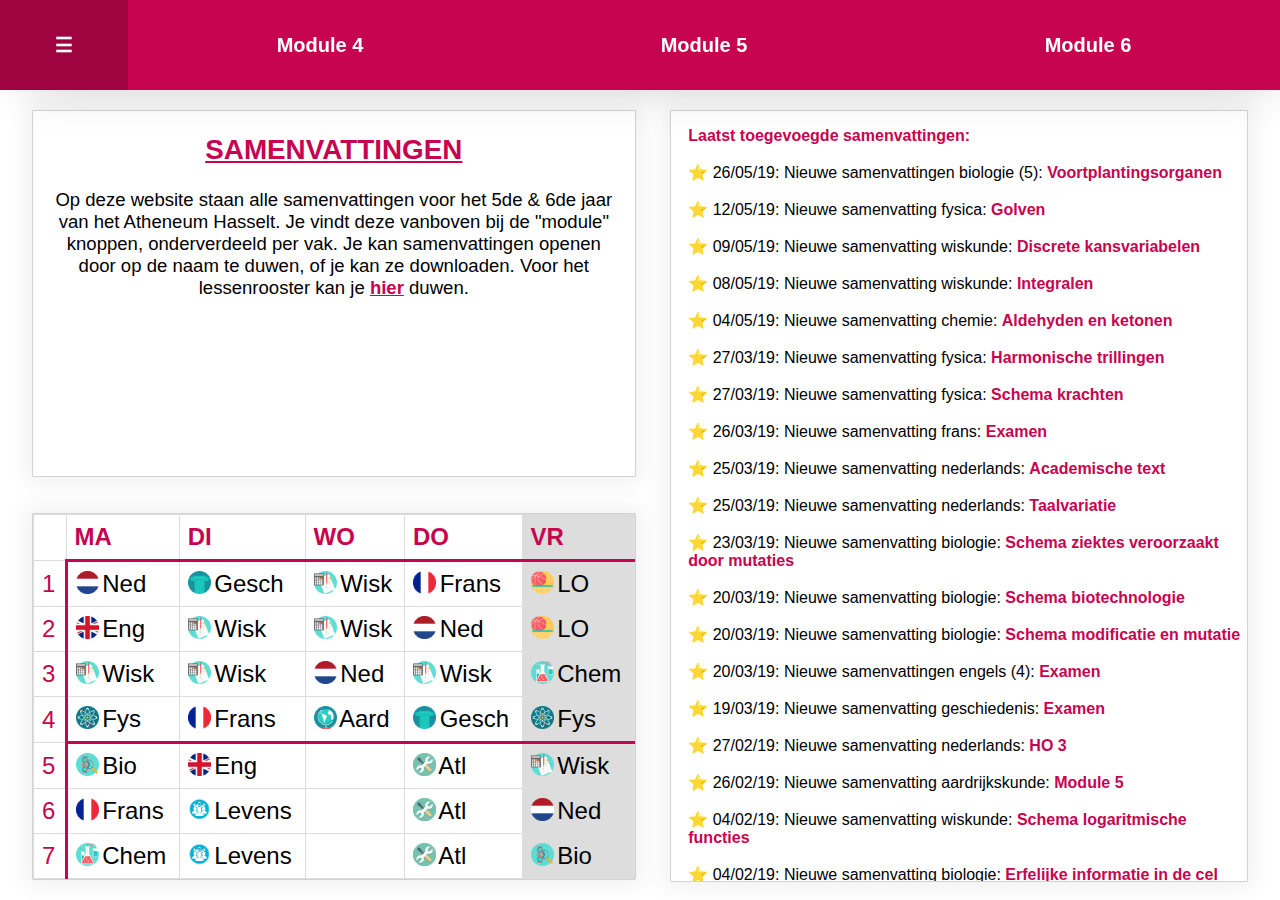
==== commit e35a5448: "k" ====
--- a/index.html
+++ b/index.html
@@ -2,27 +2,1671 @@
 <html>
 <head>
 	<meta name="viewport" content="width=device-width, initial-scale=1, maximum-scale=1, minimum-scale=1, user-scalable=yes, minimal-ui">
-	<title>Vul pincode in</title>
+	<meta name="mobile-web-app-capable" content="yes">
+	<title>Samenvattingen</title>
 	<link rel="stylesheet" type="text/css" href="samenvattingen.css">
+	<meta name="theme-color" content="#C70450">
+	<link rel="manifest" href="/manifest.json">
 </head>
 <body>
-	<div id="lock">
-		<div id="lock_box">
-			<div id="input">
-			    <input type="password" inputmode="numeric" placeholder="Pincode" id="lock_val" autocomplete="off" maxlength="4" oninput="input_check()" autofocus/>
-				<button id="unlock_btn" onclick="validation()">Log In</button>
+<div id="summSwipe">
+</div>
+<div id="navBarFull" onclick="closeNav()">
+</div>
+<div class="navBar" id="navBar">
+	<a><img class="closebtn" src="icons/cross.png" onclick="closeNav()"></a>
+	<div class="info">
+			<p id="module">Module 6</p>
+			<div class="jaar">
+				<select id="kiesJaar" onchange="changeJaar()">
+					<option value="5">5de</option>
+					<option value="6" selected>6de</option>
+				</select>
+			</div>	
+			<div class="hline"></div>	
+		</div>
+	<div class="list1 list">
+		<a href="#" class="navList a1" onclick="home()"><img src="icons/home.png" class="icon">Home</a>
+		<a href="#" class="navList a3" onclick="show('#aardM1')"><img src="icons/aard.png" class="icon">Aardrijkskunde</a>
+		<a href="#" class="navList a4" onclick="show('#bioM1')"><img src="icons/bio.png" class="icon">Biologie</a>
+		<a href="#" class="navList a5" onclick="show('#chemM1')"><img src="icons/chem.png" class="icon">Chemie</a>
+		<a href="#" class="navList a6" onclick="show('#engM1')"><img src="icons/eng.png" class="icon">Engels</a>
+		<a href="#" class="navList a7" onclick="show('#fransM1')"><img src="icons/frans.png" class="icon">Frans</a>
+		<a href="#" class="navList a8" onclick="show('#fysM1')"><img src="icons/fys.png" class="icon">Fysica</a>
+		<a href="#" class="navList a9" onclick="show('#geschM1')"><img src="icons/gesch.png" class="icon">Geschiedenis</a>
+   		<a href="#" class="navList a10" onclick="show('#nedM1')"><img src="icons/ned.png" class="icon">Nederlands</a>
+		<a href="#" class="navList a11" onclick="show('#wiskM1')"><img src="icons/wisk.png" class="icon">Wiskunde</a>
+	</div>
+	<div class="list2 list">
+		<a href="#" class="navList a1" onclick="home()"><img src="icons/home.png" class="icon">Home</a>
+		<a href="#" class="navList a3" onclick="show('#aardM2')"><img src="icons/aard.png" class="icon">Aardrijkskunde</a>
+		<a href="#" class="navList a4" onclick="show('#bioM2')"><img src="icons/bio.png" class="icon">Biologie</a>
+		<a href="#" class="navList a5" onclick="show('#chemM2')"><img src="icons/chem.png" class="icon">Chemie</a>
+		<a href="#" class="navList a6" onclick="show('#engM2')"><img src="icons/eng.png" class="icon">Engels</a>
+		<a href="#" class="navList a7" onclick="show('#fransM2')"><img src="icons/frans.png" class="icon">Frans</a>
+		<a href="#" class="navList a8" onclick="show('#fysM2')"><img src="icons/fys.png" class="icon">Fysica</a>
+		<a href="#" class="navList a9" onclick="show('#geschM2')"><img src="icons/gesch.png" class="icon">Geschiedenis</a>
+   		<a href="#" class="navList a10" onclick="show('#nedM2')"><img src="icons/ned.png" class="icon">Nederlands</a>
+		<a href="#" class="navList a11" onclick="show('#wiskM2')"><img src="icons/wisk.png" class="icon">Wiskunde</a>
+	</div>
+	<div class="list3 list">
+		<a href="#" class="navList a1" onclick="home()"><img src="icons/home.png" class="icon">Home</a>
+		<a href="#" class="navList a3" onclick="show('#aardM3')"><img src="icons/aard.png" class="icon">Aardrijkskunde</a>
+		<a href="#" class="navList a4" onclick="show('#bioM3')"><img src="icons/bio.png" class="icon">Biologie</a>
+		<a href="#" class="navList a5" onclick="show('#chemM3')"><img src="icons/chem.png" class="icon">Chemie</a>
+		<a href="#" class="navList a6" onclick="show('#engM3')"><img src="icons/eng.png" class="icon">Engels</a>
+		<a href="#" class="navList a7" onclick="show('#fransM3')"><img src="icons/frans.png" class="icon">Frans</a>
+		<a href="#" class="navList a8" onclick="show('#fysM3')"><img src="icons/fys.png" class="icon">Fysica</a>
+		<a href="#" class="navList a9" onclick="show('#geschM3')"><img src="icons/gesch.png" class="icon">Geschiedenis</a>
+   		<a href="#" class="navList a10" onclick="show('#nedM3')"><img src="icons/ned.png" class="icon">Nederlands</a>
+		<a href="#" class="navList a11" onclick="show('#wiskM3')"><img src="icons/wisk.png" class="icon">Wiskunde</a>
+	</div>
+	<div class="list4 list">
+		<a href="#" class="navList a1" onclick="home()"><img src="icons/home.png" class="icon">Home</a>
+		<a href="#" class="navList a3" onclick="show('#aardM4')"><img src="icons/aard.png" class="icon">Aardrijkskunde</a>
+		<a href="#" class="navList a4" onclick="show('#bioM4')"><img src="icons/bio.png" class="icon">Biologie</a>
+		<a href="#" class="navList a5" onclick="show('#chemM4')"><img src="icons/chem.png" class="icon">Chemie</a>
+		<a href="#" class="navList a6" onclick="show('#engM4')"><img src="icons/eng.png" class="icon">Engels</a>
+		<a href="#" class="navList a7" onclick="show('#fransM4')"><img src="icons/frans.png" class="icon">Frans</a>
+		<a href="#" class="navList a8" onclick="show('#fysM4')"><img src="icons/fys.png" class="icon">Fysica</a>
+		<a href="#" class="navList a9" onclick="show('#geschM4')"><img src="icons/gesch.png" class="icon">Geschiedenis</a>
+   		<a href="#" class="navList a10" onclick="show('#nedM4')"><img src="icons/ned.png" class="icon">Nederlands</a>
+		<a href="#" class="navList a11" onclick="show('#wiskM4')"><img src="icons/wisk.png" class="icon">Wiskunde</a>
+	</div>
+	<div class="list5 list">
+		<a href="#" class="navList a1" onclick="home()"><img src="icons/home.png" class="icon">Home</a>
+		<a href="#" class="navList a3" onclick="show('#aardM5')"><img src="icons/aard.png" class="icon">Aardrijkskunde</a>
+		<a href="#" class="navList a4" onclick="show('#bioM5')"><img src="icons/bio.png" class="icon">Biologie</a>
+		<a href="#" class="navList a5" onclick="show('#chemM5')"><img src="icons/chem.png" class="icon">Chemie</a>
+		<a href="#" class="navList a6" onclick="show('#engM5')"><img src="icons/eng.png" class="icon">Engels</a>
+		<a href="#" class="navList a7" onclick="show('#fransM5')"><img src="icons/frans.png" class="icon">Frans</a>
+		<a href="#" class="navList a8" onclick="show('#fysM5')"><img src="icons/fys.png" class="icon">Fysica</a>
+		<a href="#" class="navList a9" onclick="show('#geschM5')"><img src="icons/gesch.png" class="icon">Geschiedenis</a>
+   		<a href="#" class="navList a11" onclick="show('#nedM5')"><img src="icons/ned.png" class="icon">Nederlands</a>
+		<a href="#" class="navList a12" onclick="show('#wiskM5')"><img src="icons/wisk.png" class="icon">Wiskunde</a>
+	</div>
+	<div class="list6 list">
+		<a href="#" class="navList a1" onclick="home()"><img src="icons/home.png" class="icon">Home</a>
+		<a href="#" class="navList a3" onclick="show('#aardM6')"><img src="icons/aard.png" class="icon">Aardrijkskunde</a>
+		<a href="#" class="navList a4" onclick="show('#bioM6')"><img src="icons/bio.png" class="icon">Biologie</a>
+		<a href="#" class="navList a5" onclick="show('#chemM6')"><img src="icons/chem.png" class="icon">Chemie</a>
+		<a href="#" class="navList a6" onclick="show('#engM6')"><img src="icons/eng.png" class="icon">Engels</a>
+		<a href="#" class="navList a7" onclick="show('#fransM6')"><img src="icons/frans.png" class="icon">Frans</a>
+		<a href="#" class="navList a8" onclick="show('#fysM6')"><img src="icons/fys.png" class="icon">Fysica</a>
+		<a href="#" class="navList a9" onclick="show('#geschM6')"><img src="icons/gesch.png" class="icon">Geschiedenis</a>
+   		<a href="#" class="navList a11" onclick="show('#nedM6')"><img src="icons/ned.png" class="icon">Nederlands</a>
+		<a href="#" class="navList a12" onclick="show('#wiskM6')"><img src="icons/wisk.png" class="icon">Wiskunde</a>
+	</div>
+</div>
+<div class="homeAll">
+	<div class="openTopNav" id="openTopNav"></div>
+	<div onclick="openNav()" class="nav">
+		<a class="a_nav a_nav_menu" onclick="openNav()"><p>&#9776;</p></a>
+		<div id="nav5de">
+			<a class="a_nav m1p m1" onclick="m1()"><p>Module 1</p></a> 
+			<a class="a_nav m2p m2" onclick="m2()"><p>Module 2</p></a> 
+			<a class="a_nav m3p m3" onclick="m3()"><p>Module 3</p></a>
+			<a class="a_nav m1m m1" onclick="m1()"><p>M1</p></a> 
+			<a class="a_nav m2m m2" onclick="m2()"><p>M2</p></a> 
+			<a class="a_nav m3m m3" onclick="m3()"><p>M3</p></a>
+		</div>
+		<div id="nav6de">
+			<a class="a_nav m4p m4" onclick="m4()"><p>Module 4</p></a> 
+			<a class="a_nav m5p m5" onclick="m5()"><p>Module 5</p></a>
+			<a class="a_nav m6p m6" onclick="m6()"><p>Module 6</p></a>
+			<a class="a_nav m4m m4" onclick="m4()"><p>M4</p></a> 
+			<a class="a_nav m5m m5" onclick="m5()"><p>M5</p></a>
+			<a class="a_nav m6m m6" onclick="m6()"><p>M6</p></a>
+		</div> 
+	</div>
+</div>
+<div id="closePopup" onclick="closeAll()"></div>
+<div><img id="loading" src="icons/loading2.gif"></div>
+<div class="home">
+	<div class="ad">
+		<table id="table">
+		    <tr>
+		    	<th></th>
+			    <th>MA</th>
+			    <th>DI</th>
+			    <th>WO</th>
+			    <th>DO</th>
+			    <th>VR</th>
+		    </tr>
+		    <tr>
+		    	<td>1</td>
+			    <td><img src="icons/ned.png" class="icon2">&nbsp; &nbsp; Ned</td>
+			    <td><img src="icons/gesch.png" class="icon2">&nbsp; &nbsp; Gesch</td>
+			    <td><img src="icons/wisk.png" class="icon2">&nbsp; &nbsp; Wisk</td>
+			    <td><img src="icons/frans.png" class="icon2">&nbsp; &nbsp; Frans</td>
+			    <td><img src="icons/lo.png" class="icon2">&nbsp; &nbsp; LO</td>
+		    </tr>
+		    <tr>
+		    	<td>2</td>
+			    <td><img src="icons/eng.png" class="icon2">&nbsp; &nbsp; Eng</td>
+			    <td><img src="icons/wisk.png" class="icon2">&nbsp; &nbsp; Wisk</td>
+			    <td><img src="icons/wisk.png" class="icon2">&nbsp; &nbsp; Wisk</td>
+			    <td><img src="icons/ned.png" class="icon2">&nbsp; &nbsp; Ned</td>
+			    <td><img src="icons/lo.png" class="icon2">&nbsp; &nbsp; LO</td>
+		    </tr>
+	   	    <tr>
+	   	    	<td>3</td>
+			    <td><img src="icons/wisk.png" class="icon2">&nbsp; &nbsp; Wisk</td>
+			    <td><img src="icons/wisk.png" class="icon2">&nbsp; &nbsp; Wisk</td>
+			    <td><img src="icons/ned.png" class="icon2">&nbsp; &nbsp; Ned</td>
+			    <td><img src="icons/wisk.png" class="icon2">&nbsp; &nbsp; Wisk</td>
+			    <td><img src="icons/chem.png" class="icon2">&nbsp; &nbsp; Chem</td>
+	  	    </tr>
+		    <tr>
+		    	<td>4</td>
+			    <td><img src="icons/fys.png" class="icon2">&nbsp; &nbsp; Fys</td>
+			    <td><img src="icons/frans.png" class="icon2">&nbsp; &nbsp; Frans</td>
+			    <td><img src="icons/aard.png" class="icon2">&nbsp; &nbsp; Aard</td>
+			    <td><img src="icons/gesch.png" class="icon2">&nbsp; &nbsp; Gesch</td>
+			    <td><img src="icons/fys.png" class="icon2">&nbsp; &nbsp; Fys</td>
+		    </tr>
+		    <tr>
+		    	<td>5</td>
+			    <td><img src="icons/bio.png" class="icon2">&nbsp; &nbsp; Bio</td>
+			    <td><img src="icons/eng.png" class="icon2">&nbsp; &nbsp; Eng</td>
+			    <td></td>
+			    <td><img src="icons/atl.png" class="icon2">&nbsp; &nbsp; Atl</td>
+			    <td><img src="icons/wisk.png" class="icon2">&nbsp; &nbsp; Wisk</td>
+		    </tr>
+		    <tr>
+		    	<td>6</td>
+			    <td><img src="icons/frans.png" class="icon2">&nbsp; &nbsp; Frans</td>
+			    <td><img src="icons/levens.png" class="icon2">&nbsp; &nbsp; Levens</td>
+			    <td></td>
+			    <td><img src="icons/atl.png" class="icon2">&nbsp; &nbsp; Atl</td>
+			    <td><img src="icons/ned.png" class="icon2">&nbsp; &nbsp; Ned</td>
+		    </tr>
+		    <tr>
+		    	<td>7</td>
+			    <td><img src="icons/chem.png" class="icon2">&nbsp; &nbsp; Chem</td>
+			    <td><img src="icons/levens.png" class="icon2">&nbsp; &nbsp; Levens</td>
+			    <td></td>
+			    <td><img src="icons/atl.png" class="icon2">&nbsp; &nbsp; Atl</td>
+			    <td><img src="icons/bio.png" class="icon2">&nbsp; &nbsp; Bio</td>
+		    </tr>
+		</table>
+	</div>
+	<div id="txt" class="txt">
+		<a href="#" class="titel3" onclick="closeHelp()">SAMENVATTINGEN</a>
+		<p id="introText">
+			Op deze website staan alle samenvattingen voor het 5de & 6de jaar van het Atheneum Hasselt. Je vindt deze vanboven bij de "module" knoppen, onderverdeeld per vak. Je kan samenvattingen openen door op de naam te duwen, of je kan ze downloaden. Voor het lessenrooster kan je <a href="#" class="titel2" onclick="rooster()">hier</a> duwen.
+		</p>
+		<table id="table2">
+		    <tr>
+		    	<th><img class="cross" src="icons/cross.png" onclick="rooster2()"></th>
+			    <th>MA</th>
+			    <th>DI</th>
+			    <th>WO</th>
+			    <th>DO</th>
+			    <th>VR</th>
+		    </tr>
+		    <tr>
+		    	<td>1</td>
+			    <td>Ned</td>
+			    <td>Gesch</td>
+			    <td>Wisk</td>
+			    <td>Frans</td>
+			    <td>LO</td>
+		    </tr>
+		    <tr>
+		    	<td>2</td>
+			    <td>Eng</td>
+			    <td>Wisk</td>
+			    <td>Wisk</td>
+			    <td>Ned</td>
+			    <td>LO</td>
+		    </tr>
+	   	    <tr>
+	   	    	<td>3</td>
+			    <td>Wisk</td>
+			    <td>Wisk</td>
+			    <td>Ned</td>
+			    <td>Wisk</td>
+			    <td>Chem</td>
+	  	    </tr>
+		    <tr>
+		    	<td>4</td>
+			    <td>Fys</td>
+			    <td>Frans</td>
+			    <td>Aard</td>
+			    <td>Gesch</td>
+			    <td>Fys</td>
+		    </tr>
+		    <tr>
+		    	<td>5</td>
+			    <td>Bio</td>
+			    <td>Eng</td>
+			    <td></td>
+			    <td>Atl</td>
+			    <td>Wisk</td>
+		    </tr>
+		    <tr>
+		    	<td>6</td>
+			    <td>Frans</td>
+			    <td>Levens</td>
+			    <td></td>
+			    <td>Atl</td>
+			    <td>Ned</td>
+		    </tr>
+		    <tr>
+		    	<td>7</td>
+			    <td>Chem</td>
+			    <td>Levens</td>
+			    <td></td>
+			    <td>Atl</td>
+			    <td>Bio</td>
+		    </tr>
+		</table>
+	</div>
+	<div>
+		<div id="obj" align="middle" class="obj">
+	  		<div class="changeText">
+	  			<div id="change6">
+	  				<p class="changeLogTxt">
+						<font class="titel">Laatst toegevoegde samenvattingen:</font><br><br>
+						⭐ 26/05/19: Nieuwe samenvattingen biologie (5): <a class="titel" href="#" onclick="show('#bioM6')">Voortplantingsorganen</a><br><br>
+						⭐ 12/05/19: Nieuwe samenvatting fysica: <a class="titel" href="#" onclick="openSumm('summ_6de/fysM6_golven.pdf', 'https://docs.google.com/gview?embedded=true&url=https://samenvattingen.github.io/summ_6de/fysM6_golven.pdf')">Golven </a><br><br>
+						⭐ 09/05/19: Nieuwe samenvatting wiskunde: <a class="titel" href="#" onclick="openSumm('summ_6de/wiskM6_kans.pdf', 'https://docs.google.com/gview?embedded=true&url=https://samenvattingen.github.io/summ_6de/wiskM6_kans.pdf')">Discrete kansvariabelen </a><br><br>
+						⭐ 08/05/19: Nieuwe samenvatting wiskunde: <a class="titel" href="#" onclick="openSumm('summ_6de/wiskM6_integralen.pdf', 'https://docs.google.com/gview?embedded=true&url=https://samenvattingen.github.io/summ_6de/wiskM6_integralen.pdf')">Integralen </a><br><br>
+						⭐ 04/05/19: Nieuwe samenvatting chemie: <a class="titel" href="#" onclick="openSumm('summ_6de/chemM6_ald_ket.pdf', 'https://docs.google.com/gview?embedded=true&url=https://samenvattingen.github.io/summ_6de/chemM6_ald_ket.pdf')">Aldehyden en ketonen </a><br><br>
+						⭐ 27/03/19: Nieuwe samenvatting fysica: <a class="titel" href="#" onclick="openSumm('summ_6de/fysM5_ht.pdf', 'https://docs.google.com/gview?embedded=true&url=https://samenvattingen.github.io/summ_6de/fysM5_ht.pdf')">Harmonische trillingen </a><br><br>
+						⭐ 27/03/19: Nieuwe samenvatting fysica: <a class="titel" href="#" onclick="openSumm('summ_6de/fysM5_krachten.pdf', 'https://docs.google.com/gview?embedded=true&url=https://samenvattingen.github.io/summ_6de/fysM5_krachten.pdf')">Schema krachten </a><br><br>
+						⭐ 26/03/19: Nieuwe samenvatting frans: <a class="titel" href="#" onclick="openSumm('summ_6de/fransM5_exam.pdf', 'https://docs.google.com/gview?embedded=true&url=https://samenvattingen.github.io/summ_6de/fransM5_exam.pdf')">Examen </a><br><br>
+						⭐ 25/03/19: Nieuwe samenvatting nederlands: <a class="titel" href="#" onclick="openSumm('summ_6de/nedM5_academisch.pdf', 'https://docs.google.com/gview?embedded=true&url=https://samenvattingen.github.io/summ_6de/nedM5_academisch.pdf')">Academische text </a><br><br>
+						⭐ 25/03/19: Nieuwe samenvatting nederlands: <a class="titel" href="#" onclick="openSumm('summ_6de/nedM5_taalvariatie.pdf', 'https://docs.google.com/gview?embedded=true&url=https://samenvattingen.github.io/summ_6de/nedM5_taalvariatie.pdf')">Taalvariatie </a><br><br>
+						⭐ 23/03/19: Nieuwe samenvatting biologie: <a class="titel" href="#" onclick="openSumm('summ_6de/bioM5_ziektes.pdf', 'https://docs.google.com/gview?embedded=true&url=https://samenvattingen.github.io/summ_6de/bioM5_ziektes.pdf')">Schema ziektes veroorzaakt door mutaties </a><br><br>
+						⭐ 20/03/19: Nieuwe samenvatting biologie: <a class="titel" href="#" onclick="openSumm('summ_6de/bioM5_biotech.pdf', 'https://docs.google.com/gview?embedded=true&url=https://samenvattingen.github.io/summ_6de/bioM5_biotech.pdf')">Schema biotechnologie </a><br><br>
+						⭐ 20/03/19: Nieuwe samenvatting biologie: <a class="titel" href="#" onclick="openSumm('summ_6de/bioM5_mod.pdf', 'https://docs.google.com/gview?embedded=true&url=https://samenvattingen.github.io/summ_6de/bioM5_mod.pdf')">Schema modificatie en mutatie </a><br><br>
+						⭐ 20/03/19: Nieuwe samenvattingen engels (4): <a class="titel" href="#" onclick="show('#engM5')">Examen</a><br><br>
+						⭐ 19/03/19: Nieuwe samenvatting geschiedenis: <a class="titel" href="#" onclick="openSumm('summ_6de/geschM5_exam.pdf', 'https://docs.google.com/gview?embedded=true&url=https://samenvattingen.github.io/summ_6de/geschM5_exam.pdf')">Examen </a><br><br>
+						⭐ 27/02/19: Nieuwe samenvatting nederlands: <a class="titel" href="#" onclick="openSumm('summ_6de/nedM5_H3.pdf', 'https://docs.google.com/gview?embedded=true&url=https://samenvattingen.github.io/summ_6de/nedM5_H3.pdf')">HO 3 </a><br><br>
+						⭐ 26/02/19: Nieuwe samenvatting aardrijkskunde: <a class="titel" href="#" onclick="openSumm('summ_6de/aardM5_exam.pdf', 'https://docs.google.com/gview?embedded=true&url=https://samenvattingen.github.io/summ_6de/aardM5_exam.pdf')">Module 5 </a><br><br>
+						⭐ 04/02/19: Nieuwe samenvatting wiskunde: <a class="titel" href="#" onclick="openSumm('summ_6de/wiskM5_logaritmisch.pdf', 'https://docs.google.com/gview?embedded=true&url=https://samenvattingen.github.io/summ_6de/wiskM5_logaritmisch.pdf')">Schema logaritmische functies </a><br><br>
+						⭐ 04/02/19: Nieuwe samenvatting biologie: <a class="titel" href="#" onclick="openSumm('summ_6de/bioM5_dna.pdf', 'https://docs.google.com/gview?embedded=true&url=https://samenvattingen.github.io/summ_6de/bioM5_dna.pdf')">Erfelijke informatie in de cel </a><br><br>
+						⭐ 04/02/19: Nieuwe samenvatting wiskunde: <a class="titel" href="#" onclick="openSumm('summ_6de/wiskM5_exponentieel.pdf', 'https://docs.google.com/gview?embedded=true&url=https://samenvattingen.github.io/summ_6de/wiskM5_exponentieel.pdf')">Schema exponentiële functies </a><br><br>
+						⭐ 17/12/18: Nieuwe samenvatting geschiedenis: <a class="titel" href="#" onclick="openSumm('summ_6de/geschM4_overzicht.pdf', 'https://docs.google.com/gview?embedded=true&url=https://samenvattingen.github.io/summ_6de/geschM4_overzicht.pdf')">Overzicht belangrijkste gebeurtenissen tijdens WOII </a><br><br>
+						⭐ 16/12/18: Nieuwe samenvatting wiskunde: <a class="titel" href="#" onclick="openSumm('summ_6de/wiskM4_rijreeks_schema.pdf', 'https://docs.google.com/gview?embedded=true&url=https://samenvattingen.github.io/summ_6de/wiskM4_rijreeks_schema.pdf')">Schema rijen en reeksen </a><br><br>
+						⭐ 16/12/18: Nieuwe samenvatting wiskunde: <a class="titel" href="#" onclick="openSumm('summ_6de/wiskM4_discreet_schema.pdf', 'https://docs.google.com/gview?embedded=true&url=https://samenvattingen.github.io/summ_6de/wiskM4_discreet_schema.pdf')">Schema discrete wiskunde </a><br><br>
+						⭐ 16/12/18: Nieuwe samenvatting wiskunde: <a class="titel" href="#" onclick="openSumm('summ_6de/wiskM4_func_schema.pdf', 'https://docs.google.com/gview?embedded=true&url=https://samenvattingen.github.io/summ_6de/wiskM4_func_schema.pdf')">Schema functies </a><br><br>
+						⭐ 15/12/18: Nieuwe samenvatting wiskunde: <a class="titel" href="#" onclick="openSumm('summ_6de/wiskM4_func_irr.pdf', 'https://docs.google.com/gview?embedded=true&url=https://samenvattingen.github.io/summ_6de/wiskM4_func_irr.pdf')">Irrationale functies </a><br><br>
+						⭐ 15/12/18: Nieuwe samenvatting wiskunde: <a class="titel" href="#" onclick="openSumm('summ_6de/wiskM4_bewijzen.pdf', 'https://docs.google.com/gview?embedded=true&url=https://samenvattingen.github.io/summ_6de/wiskM4_bewijzen.pdf')">Bewijzen </a><br><br>
+						⭐ 15/12/18: Nieuwe samenvatting wiskunde: <a class="titel" href="#" onclick="openSumm('summ_6de/wiskM4_k_overzicht.pdf', 'https://docs.google.com/gview?embedded=true&url=https://samenvattingen.github.io/summ_6de/wiskM4_k_overzicht.pdf')">K Overzicht </a><br><br>
+						⭐ 14/12/18: Nieuwe samenvatting wiskunde: <a class="titel" href="#" onclick="openSumm('summ_6de/wiskM4_rijreeks.pdf', 'https://docs.google.com/gview?embedded=true&url=https://samenvattingen.github.io/summ_6de/wiskM4_rijreeks.pdf')">Rijen en reeksen </a><br><br>
+						⭐ 10/12/18: Nieuwe samenvatting wiskunde: <a class="titel" href="#" onclick="openSumm('summ_6de/wiskM4_gon_verg.pdf', 'https://docs.google.com/gview?embedded=true&url=https://samenvattingen.github.io/summ_6de/wiskM4_gon_verg.pdf')">Goniometrische vergelijkingen </a><br><br>
+						⭐ 08/12/18: Nieuwe samenvatting geschiedenis: <a class="titel" href="#" onclick="openSumm('summ_6de/geschM4_deel3.pdf', 'https://docs.google.com/gview?embedded=true&url=https://samenvattingen.github.io/summ_6de/geschM4_deel3.pdf')">Deel 3 </a><br><br>
+						⭐ 08/12/18: Nieuwe samenvatting geschiedenis: <a class="titel" href="#" onclick="openSumm('summ_6de/geschM4_deel2.pdf', 'https://docs.google.com/gview?embedded=true&url=https://samenvattingen.github.io/summ_6de/geschM4_deel2.pdf')">Deel 2 </a><br><br>
+						⭐ 08/12/18: Nieuwe samenvatting geschiedenis: <a class="titel" href="#" onclick="openSumm('summ_6de/geschM4_deel1.pdf', 'https://docs.google.com/gview?embedded=true&url=https://samenvattingen.github.io/summ_6de/geschM4_deel1.pdf')">Deel 1 </a><br><br>
+						⭐ 08/12/18: Nieuwe samenvatting aardrijkskunde: <a class="titel" href="#" onclick="openSumm('summ_6de/aardM4_examen.pdf', 'https://docs.google.com/gview?embedded=true&url=https://samenvattingen.github.io/summ_6de/aardM4_examen.pdf')">Examen </a><br><br>
+						⭐ 08/12/18: Nieuwe samenvatting fysica: <a class="titel" href="#" onclick="openSumm('summ_6de/fysM4_H3.pdf', 'https://docs.google.com/gview?embedded=true&url=https://samenvattingen.github.io/summ_6de/fysM4_H3.pdf')">Hoofdstuk 3 </a><br><br>
+						⭐ 08/12/18: Nieuwe samenvatting fysica: <a class="titel" href="#" onclick="openSumm('summ_6de/fysM4_zelftest.pdf', 'https://docs.google.com/gview?embedded=true&url=https://samenvattingen.github.io/summ_6de/fysM4_zelftest.pdf')">Zelftest ingangsexamen </a><br><br>
+						⭐ 07/12/18: Nieuwe samenvatting chemie: <a class="titel" href="#" onclick="openSumm('summ_6de/chemM4_titraties.pdf', 'https://docs.google.com/gview?embedded=true&url=https://samenvattingen.github.io/summ_6de/chemM4_titraties.pdf')">Titraties </a><br><br>
+						⭐ 07/12/18: Nieuwe samenvatting chemie: <a class="titel" href="#" onclick="openSumm('summ_6de/chemM4_reactietypen.pdf', 'https://docs.google.com/gview?embedded=true&url=https://samenvattingen.github.io/summ_6de/chemM4_reactietypen.pdf')">Reactietypen </a><br><br>
+						⭐ 07/12/18: Nieuwe samenvatting chemie: <a class="titel" href="#" onclick="openSumm('summ_6de/chemM4_redoxreacties.pdf', 'https://docs.google.com/gview?embedded=true&url=https://samenvattingen.github.io/summ_6de/chemM4_redoxreacties.pdf')">Redoxreacties </a><br><br>
+						⭐ 29/11/18: Nieuwe samenvatting wiskunde: <a class="titel" href="#" onclick="openSumm('summ_6de/wiskM4_gon_verloop.pdf', 'https://docs.google.com/gview?embedded=true&url=https://samenvattingen.github.io/summ_6de/wiskM4_gon_verloop.pdf')">Goniometrische functies: verloop </a><br><br>
+						⭐ 27/11/18: Nieuwe samenvatting wiskunde: <a class="titel" href="#" onclick="openSumm('summ_6de/wiskM4_gon_cyclo.pdf', 'https://docs.google.com/gview?embedded=true&url=https://samenvattingen.github.io/summ_6de/wiskM4_gon_cyclo.pdf')">Cyclometrische functies </a><br><br>
+						⭐ 22/11/18: Nieuwe samenvatting nederlands: <a class="titel" href="#" onclick="openSumm('summ_6de/nedM4_HO2.pdf', 'https://docs.google.com/gview?embedded=true&url=https://samenvattingen.github.io/summ_6de/nedM4_HO2.pdf')">HO 2 </a><br><br>
+						⭐ 19/11/18: Nieuwe samenvatting wiskunde: <a class="titel" href="#" onclick="openSumm('summ_6de/wiskM4_gon_func.pdf', 'https://docs.google.com/gview?embedded=true&url=https://samenvattingen.github.io/summ_6de/wiskM4_gon_func.pdf')">Goniometrische functies </a><br><br>
+						⭐ 21/10/18: Nieuwe samenvatting fysica: <a class="titel" href="#" onclick="openSumm('summ_6de/fysM4_H2.pdf', 'https://docs.google.com/gview?embedded=true&url=https://samenvattingen.github.io/summ_6de/fysM4_H2.pdf')">H2: De eendimensionale beweging </a><br><br>
+						⭐ 17/10/18: Nieuwe samenvatting wiskunde: <a class="titel" href="#" onclick="openSumm('summ_6de/wiskM4_ict.pdf', 'https://docs.google.com/gview?embedded=true&url=https://samenvattingen.github.io/summ_6de/wiskM4_ict.pdf')">ICT Irrationale functies </a><br><br>
+						⭐ 17/10/18: Nieuwe samenvatting nederlands: <a class="titel" href="#" onclick="openSumm('summ_6de/nedM4_TT2.pdf', 'https://docs.google.com/gview?embedded=true&url=https://samenvattingen.github.io/summ_6de/nedM4_TT2.pdf')">Taaltaak 2 </a><br><br>
+						⭐ 14/10/18: Nieuwe samenvatting wiskunde: <a class="titel" href="#" onclick="openSumm('summ_6de/wiskM4_k_hyperbolen.pdf', 'https://docs.google.com/gview?embedded=true&url=https://samenvattingen.github.io/summ_6de/wiskM4_k_hyperbolen.pdf')">K Hyperbolen </a><br><br>
+						⭐ 28/09/18: Nieuwe samenvatting wiskunde: <a class="titel" href="#" onclick="openSumm('summ_6de/wiskM4_k_ellips.pdf', 'https://docs.google.com/gview?embedded=true&url=https://samenvattingen.github.io/summ_6de/wiskM4_k_ellips.pdf')">K Ellips </a><br><br>
+						⭐ 19/09/18: Nieuwe samenvatting chemie: <a class="titel" href="#" onclick="openSumm('summ_6de/chemM4_overzicht_titraties.pdf', 'https://docs.google.com/gview?embedded=true&url=https://samenvattingen.github.io/summ_6de/chemM4_overzicht_titraties.pdf')">Overzicht titraties </a><br><br>
+						⭐ 10/09/18: Nieuwe samenvatting biologie: <a class="titel" href="#" onclick="openSumm('summ_6de/bioM4_evo.pdf', 'https://docs.google.com/gview?embedded=true&url=https://samenvattingen.github.io/summ_6de/bioM4_evo.pdf')">Evolutie </a><br><br>
+						⭐ 10/09/18: Nieuwe samenvatting fysica: <a class="titel" href="#" onclick="openSumm('summ_6de/fysM4_H1.pdf', 'https://docs.google.com/gview?embedded=true&url=https://samenvattingen.github.io/summ_6de/fysM4_H1.pdf')">H1: Beschrijving van een beweging </a><br><br>
+						⭐ 10/09/18: Nieuwe samenvatting biologie: <a class="titel" href="#" onclick="openSumm('summ_6de/bioM4_erf.pdf', 'https://docs.google.com/gview?embedded=true&url=https://samenvattingen.github.io/summ_6de/bioM4_erf.pdf')">Erfelijkheidsonderzoek bij mens </a><br><br>
+						⭐ 10/09/18: Nieuwe samenvatting biologie: <a class="titel" href="#" onclick="openSumm('summ_6de/bioM4_chrom.pdf', 'https://docs.google.com/gview?embedded=true&url=https://samenvattingen.github.io/summ_6de/bioM4_chrom.pdf')">Chromosomale verklaring overerving </a><br><br>
+						⭐ 06/09/18: Nieuwe samenvatting biologie: <a class="titel" href="#" onclick="openSumm('summ_6de/bioM4_dihybride.pdf', 'https://docs.google.com/gview?embedded=true&url=https://samenvattingen.github.io/summ_6de/bioM4_dihybride.pdf')">Dihybride kruising </a><br><br>
+						⭐ 06/09/18: Nieuwe samenvatting biologie: <a class="titel" href="#" onclick="openSumm('summ_6de/bioM4_bijz_geval.pdf', 'https://docs.google.com/gview?embedded=true&url=https://samenvattingen.github.io/summ_6de/bioM4_bijz_geval.pdf')">Bijzondere gevallen </a><br><br>
+						⭐ 06/09/18: Nieuwe samenvatting wiskunde: <a class="titel" href="#" onclick="openSumm('summ_6de/wiskM4_k_inleiding.pdf', 'https://docs.google.com/gview?embedded=true&url=https://samenvattingen.github.io/summ_6de/wiskM4_k_inleiding.pdf')">K Inleiding </a><br><br>
+						⭐ 06/09/18: Nieuwe samenvatting wiskunde: <a class="titel" href="#" onclick="openSumm('summ_6de/wiskM4_k_parabolen.pdf', 'https://docs.google.com/gview?embedded=true&url=https://samenvattingen.github.io/summ_6de/wiskM4_k_parabolen.pdf')">K Parabolen </a><br><br>
+						⭐ 06/09/18: Nieuwe samenvatting biologie: <a class="titel" href="#" onclick="openSumm('summ_6de/bioM4_monohybride.pdf', 'https://docs.google.com/gview?embedded=true&url=https://samenvattingen.github.io/summ_6de/bioM4_monohybride.pdf')">Monohybride kruising </a>
+	 				</p>
+	 			</div>
+	 			<div id="change5">
+		  			<p class="changeLogTxt">
+						<font class="titel">Laatst toegevoegde samenvattingen:</font><br><br>
+						⭐ 19/06/18: Nieuwe samenvatting fysica: <a class="titel" href="#" onclick="openSumm('summ_5de/fysM3_h9.pdf', 'https://docs.google.com/gview?embedded=true&url=https://samenvattingen.github.io/summ_5de/fysM3_h9.pdf')">Hoofdstuk 9 </a><br><br>
+						⭐ 19/06/18: Nieuwe samenvatting geschiedenis: <a class="titel" href="#" onclick="openSumm('summ_5de/geschM3_kunst.pdf', 'https://docs.google.com/gview?embedded=true&url=https://samenvattingen.github.io/summ_5de/geschM3_kunst.pdf')">Schema & flowchart kunststromingen </a><br><br>
+						⭐ 19/06/18: Nieuwe samenvatting geschiedenis: <a class="titel" href="#" onclick="openSumm('summ_5de/geschM3_stroom.pdf', 'https://docs.google.com/gview?embedded=true&url=https://samenvattingen.github.io/summ_5de/geschM3_stroom.pdf')">Stroom & tegenstroom in cultuur </a><br><br>
+						⭐ 18/06/18: Nieuwe samenvatting biologie: <a class="titel" href="#" onclick="openSumm('summ_5de/bioM3_enzymen.pdf', 'https://docs.google.com/gview?embedded=true&url=https://samenvattingen.github.io/summ_5de/bioM3_enzymen.pdf')">Enzymen schema toepassingen </a><br><br>
+						⭐ 17/06/18: Nieuwe samenvatting wiskunde: <a class="titel" href="#" onclick="openSumm('summ_5de/wiskM3_zelftest_verloop.pdf', 'https://docs.google.com/gview?embedded=true&url=https://samenvattingen.github.io/summ_5de/wiskM3_zelftest_verloop.pdf')">Zelftest Verloop </a><br><br>
+						⭐ 17/06/18: Nieuwe samenvatting wiskunde: <a class="titel" href="#" onclick="openSumm('summ_5de/wiskM3_zelftest_analyse.pdf', 'https://docs.google.com/gview?embedded=true&url=https://samenvattingen.github.io/summ_5de/wiskM3_zelftest_analyse.pdf')">Zelftest Analyse </a><br><br>
+						⭐ 17/06/18: Nieuwe samenvatting wiskunde: <a class="titel" href="#" onclick="openSumm('summ_5de/wiskM3_zelftest_limit.pdf', 'https://docs.google.com/gview?embedded=true&url=https://samenvattingen.github.io/summ_5de/wiskM3_zelftest_limit.pdf')">Zelftest Limieten </a><br><br>
+						⭐ 17/06/18: Nieuwe samenvatting wiskunde: <a class="titel" href="#" onclick="openSumm('summ_5de/wiskM3_zelftest_cont.pdf', 'https://docs.google.com/gview?embedded=true&url=https://samenvattingen.github.io/summ_5de/wiskM3_zelftest_cont.pdf')">Zelftest Continuïteit </a><br><br>
+						⭐ 17/06/18: Nieuwe samenvatting wiskunde: <a class="titel" href="#" onclick="openSumm('summ_5de/wiskM3_ruimte_overzicht.pdf', 'https://docs.google.com/gview?embedded=true&url=https://samenvattingen.github.io/summ_5de/wiskM3_ruimte_overzicht.pdf')">Overzicht Ruimtemeetkunde</a><br><br>
+						⭐ 16/06/18: Nieuwe samenvatting wiskunde: <a class="titel" href="#" onclick="openSumm('summ_5de/wiskM3_verloop.pdf', 'https://docs.google.com/gview?embedded=true&url=https://samenvattingen.github.io/summ_5de/wiskM3_verloop.pdf')">Verloop van Functies</a><br><br>
+						⭐ 14/06/18: Nieuwe samenvatting nederlands: <a class="titel" href="#" onclick="openSumm('summ_5de/nedM3_mondeling.pdf', 'https://docs.google.com/gview?embedded=true&url=https://samenvattingen.github.io/summ_5de/nedM3_mondeling.pdf')">Mondeling Uitgeschreven</a><br><br>
+						⭐ 14/06/18: Nieuwe samenvatting nederlands: <a class="titel" href="#" onclick="openSumm('summ_5de/nedM3_kort_schema_stromingen.pdf', 'https://docs.google.com/gview?embedded=true&url=https://samenvattingen.github.io/summ_5de/nedM3_kort_schema_stromingen.pdf')">Kort Schema Literaire Stromingen</a><br><br>
+						⭐ 14/06/18: Nieuwe samenvatting geschiedenis: <a class="titel" href="#" onclick="openSumm('summ_5de/geschM3_democratie.pdf', 'https://docs.google.com/gview?embedded=true&url=https://samenvattingen.github.io/summ_5de/geschM3_democratie.pdf')">Democratievormen na WOI</a><br><br>
+						⭐ 14/06/18: Nieuwe samenvatting nederlands: <a class="titel" href="#" onclick="openSumm('summ_5de/nedM3_max.pdf', 'https://docs.google.com/gview?embedded=true&url=https://samenvattingen.github.io/summ_5de/nedM3_max.pdf')">Max Havelaar</a><br><br>
+						⭐ 11/06/18: Nieuwe samenvatting nederlands: <a class="titel" href="#" onclick="openSumm('summ_5de/nedM3_zomerhuis.pdf', 'https://docs.google.com/gview?embedded=true&url=https://samenvattingen.github.io/summ_5de/nedM3_zomerhuis.pdf')">Zomerhuis met zwembad</a><br><br>
+						⭐ 11/06/18: Nieuwe samenvatting chemie: <a class="titel" href="#" onclick="openSumm('summ_5de/chemM3_examen.pdf', 'https://docs.google.com/gview?embedded=true&url=https://samenvattingen.github.io/summ_5de/chemM3_examen.pdf')">Examen</a><br><br>
+						⭐ 09/06/18: Nieuwe samenvattingen nederlands (6): <a class="titel" href="#" onclick="show('#nedM3')">Examen</a><br><br>
+						⭐ 06/06/18: Nieuwe samenvatting aardrijkskunde: <a class="titel" href="#" onclick="openSumm('summ_5de/aardM3_ocean.pdf', 'https://docs.google.com/gview?embedded=true&url=https://samenvattingen.github.io/summ_5de/aardM3_ocean.pdf')">Oceanografie</a><br><br>
+						⭐ 02/06/18: Nieuwe samenvatting wiskunde: <a class="titel" href="#" onclick="openSumm('summ_5de/wiskM3_ruimte_H6-7.pdf', 'https://docs.google.com/gview?embedded=true&url=https://samenvattingen.github.io/summ_5de/wiskM3_ruimte_H6-7.pdf')">Ruimtemeetkunde H6-7</a><br><br>
+						⭐ 01/06/18: Nieuwe samenvatting aardrijkskunde: <a class="titel" href="#" onclick="openSumm('summ_5de/aardM3_bodem.pdf', 'https://docs.google.com/gview?embedded=true&url=https://samenvattingen.github.io/summ_5de/aardM3_bodem.pdf')">Bodemkunde</a><br><br>
+						⭐ 27/05/18: Nieuwe samenvatting fysica: <a class="titel" href="#" onclick="openSumm('summ_5de/fysM3_lorentz.pdf', 'https://docs.google.com/gview?embedded=true&url=https://samenvattingen.github.io/summ_5de/fysM3_lorentz.pdf')">Hoofdstuk 8</a><br><br>
+						⭐ 27/05/18: Nieuwe samenvatting aardrijkskunde: <a class="titel" href="#" onclick="openSumm('summ_5de/aardM3_dienst.pdf', 'https://docs.google.com/gview?embedded=true&url=https://samenvattingen.github.io/summ_5de/aardM3_dienst.pdf')">De aarde in dienst van de mens</a><br><br>
+						⭐ 27/05/18: Nieuwe samenvatting nederlands: <a class="titel" href="#" onclick="openSumm('summ_5de/nedM3_exam.pdf', 'https://docs.google.com/gview?embedded=true&url=https://samenvattingen.github.io/summ_5de/nedM3_exam.pdf')">Examen</a><br><br>
+						⭐ 26/05/18: Nieuwe samenvatting biologie: <a class="titel" href="#" onclick="openSumm('summ_5de/bioM3_fotosynthese.pdf', 'https://docs.google.com/gview?embedded=true&url=https://samenvattingen.github.io/summ_5de/bioM3_fotosynthese.pdf')">Fotosynthese & Celademhaling</a><br><br>
+						⭐ 26/05/18: Nieuwe samenvatting wiskunde: <a class="titel" href="#" onclick="openSumm('summ_5de/wiskM3_ruimte_H4-5.pdf', 'https://docs.google.com/gview?embedded=true&url=https://samenvattingen.github.io/summ_5de/wiskM3_ruimte_H4-5.pdf')">Ruimtemeetkunde H4-5</a><br><br>
+						⭐ 24/05/18: Nieuwe zelftest LO: <a class="titel" href="#" onclick="openSumm('summ_5de/summ_LO_test.pdf', 'https://docs.google.com/gview?embedded=true&url=https://samenvattingen.github.io/summ_5de/summ_LO_test.pdf')">LO Zelftest</a><br><br>
+						⭐ 21/05/18: Nieuwe samenvatting chemie: <a class="titel" href="#" onclick="openSumm('summ_5de/chemM3_zuren_basen.pdf', 'https://docs.google.com/gview?embedded=true&url=https://samenvattingen.github.io/summ_5de/chemM3_zuren_basen.pdf')">Zuren en Basen</a><br><br>
+						⭐ 21/05/18: Nieuwe samenvattingen LO (6): <a class="titel" href="#" onclick="show('#LO')">LO</a><br><br>
+						⭐ 21/05/18: Nieuwe samenvattingen engels (7): <a class="titel" href="#" onclick="show('#engM3')">Voorbereiding Openboek Toets</a><br><br>
+						⭐ 18/05/18: Nieuwe samenvatting frans: <a class="titel" href="#" onclick="openSumm('summ_5de/fransM3_aard_VZ.pdf', 'https://docs.google.com/gview?embedded=true&url=https://samenvattingen.github.io/summ_5de/fransM3_aard_VZ.pdf')">Frans: Aardrijkskundige Voorzetsels</a><br><br>
+						⭐ 16/05/18: Nieuwe samenvatting wiskunde: <a class="titel" href="#" onclick="openSumm('summ_5de/wiskM3_afg_benaderen.pdf', 'https://docs.google.com/gview?embedded=true&url=https://samenvattingen.github.io/summ_5de/wiskM3_afg_benaderen.pdf')">Afgeleiden: Korte Benaderings Methode</a><br><br>
+						⭐ 10/05/18: Nieuwe samenvatting geschiedenis: <a class="titel" href="#" onclick="openSumm('summ_5de/geschM3_WO1.pdf', 'https://docs.google.com/gview?embedded=true&url=https://samenvattingen.github.io/summ_5de/geschM3_WO1.pdf')">Wereld Oorlog 1</a><br><br>
+						⭐ 10/05/18: Nieuwe samenvatting wiskunde: <a class="titel" href="#" onclick="openSumm('summ_5de/wiskM3_afg_3.pdf', 'https://docs.google.com/gview?embedded=true&url=https://samenvattingen.github.io/summ_5de/wiskM3_afg_3.pdf')">Afgeleiden 3</a><br><br>
+						⭐ 10/05/18: Nieuwe samenvatting wiskunde: <a class="titel" href="#" onclick="openSumm('summ_5de/wiskM3_afg_2.pdf', 'https://docs.google.com/gview?embedded=true&url=https://samenvattingen.github.io/summ_5de/wiskM3_afg_2.pdf')">Afgeleiden 2</a><bR><br>
+						⭐ 19/04/18: Nieuwe samenvatting chemie (Module 2): <a class="titel" href="#" onclick="openSumm('summ_5de/chemM2_even_schema.pdf', 'https://docs.google.com/gview?embedded=true&url=https://samenvattingen.github.io/summ_5de/chemM2_even_schema.pdf')">Schema Chemisch Evenwicht</a><br><br>
+						⭐ 06/05/18: Nieuwe samenvatting nederlands: <a class="titel" href="#" onclick="openSumm('summ_5de/nedM3_lyriek_test.pdf', 'https://docs.google.com/gview?embedded=true&url=https://samenvattingen.github.io/summ_5de/nedM3_lyriek_test.pdf')">Zelftest Lyriek</a><br><br>
+						⭐ 05/05/18: Nieuwe samenvatting biologie: <a class="titel" href="#" onclick="openSumm('summ_5de/bioM3_meta.pdf', 'https://docs.google.com/gview?embedded=true&url=https://samenvattingen.github.io/summ_5de/bioM3_meta.pdf')">Metabolisme</a><br><br>
+						⭐ 05/05/18: Nieuwe samenvatting fysica: <a class="titel" href="#" onclick="openSumm('summ_5de/fysM3_H6_7.pdf', 'https://docs.google.com/gview?embedded=true&url=https://samenvattingen.github.io/summ_5de/fysM3_H6_7.pdf')">Hoofdstuk 6 & 7</a><br><br>
+						⭐ 04/05/18: Nieuwe samenvatting nederlands: <a class="titel" href="#" onclick="openSumm('summ_5de/nedM3_lyriek.pdf', 'https://docs.google.com/gview?embedded=true&url=https://samenvattingen.github.io/summ_5de/nedM3_lyriek.pdf')">Lyriek</a><br><br>
+						⭐ 01/05/18: Nieuwe samenvatting wiskunde: <a class="titel" href="#" onclick="openSumm('summ_5de/wiskM3_afg_1.pdf', 'https://docs.google.com/gview?embedded=true&url=https://samenvattingen.github.io/summ_5de/wiskM3_afg_1.pdf')">Afgeleiden 1</a><br><br>
+						⭐ 30/04/18: Nieuwe samenvatting wiskunde: <a class="titel" href="#" onclick="openSumm('summ_5de/wiskM3_ruimte_H1-3.pdf', 'https://docs.google.com/gview?embedded=true&url=https://samenvattingen.github.io/summ_5de/wiskM3_ruimte_H1-3.pdf')">Ruimtemeetkunde H1-3</a><br><br>
+						⭐ 24/04/18: Nieuwe samenvatting nederlands: <a class="titel" href="#" onclick="openSumm('summ_5de/nedM3_rev.pdf', 'https://docs.google.com/gview?embedded=true&url=https://samenvattingen.github.io/summ_5de/nedM3_rev.pdf')">Tekstrevisie</a><br><br>
+						⭐ 24/04/18: Nieuwe samenvatting frans: <a class="titel" href="#" onclick="openSumm('summ_5de/fransM3_VP_2.pdf', 'https://docs.google.com/gview?embedded=true&url=https://samenvattingen.github.io/summ_5de/fransM3_VP_2.pdf')">Verbe Pronominaux 2</a><br><br>
+						⭐ 24/04/18: Nieuwe samenvatting frans: <a class="titel" href="#" onclick="openSumm('summ_5de/fransM3_VP_1.pdf', 'https://docs.google.com/gview?embedded=true&url=https://samenvattingen.github.io/summ_5de/fransM3_VP_1.pdf')">Verbe Pronominaux 1</a><br><br>
+						⭐ 19/04/18: Nieuwe samenvatting chemie: <a class="titel" href="#" onclick="openSumm('summ_5de/chemM3_lewis.pdf', 'https://docs.google.com/gview?embedded=true&url=https://samenvattingen.github.io/summ_5de/chemM3_lewis.pdf')">Het geheim voor de perfecte Lewisstructuur</a><br><br>
+						⭐ 10/04/18: Nieuwe samenvatting wiskunde: <a class="titel" href="#" onclick="openSumm('summ_5de/wiskM3_limit.pdf', 'https://docs.google.com/gview?embedded=true&url=https://samenvattingen.github.io/summ_5de/wiskM3_limit.pdf')">Limieten</a><br><br>
+						⭐ 23/03/18: Nieuwe samenvatting chemie: <a class="titel" href="#" onclick="openSumm('summ_5de/chemM3_moleculen.pdf', 'https://docs.google.com/gview?embedded=true&url=https://samenvattingen.github.io/summ_5de/chemM3_moleculen.pdf')">Moleculen</a><br><br>
+						<div class="hline"></div>
+						<br><font style="font-weight: bold;">Vanaf hier geen directe links naar de samenvattingen meer, sorry.</font><br><br>
+						<div class="hline"></div><br><br>
+						⭐ 14/03/18: Alle samenvattingen voor module 1 & 2 toegevoegd<br><br>
+						⭐ 04/03/18: Nieuwe samenvatting biologie: Examen M2<br><br>
+						⭐ 04/03/18: Nieuwe samenvatting engels: Examen M2<br><br>
+						⭐ 04/03/18: Nieuwe samenvatting nederlands: Examen M2<br><br>
+						⭐ 03/03/18: Nieuwe samenvatting aardrijkskunde: Examen M2<br><br>
+						⭐ 28/02/18: Nieuwe samenvatting wiskunde: Geogebra<br><br>
+						⭐ 25/02/18: Nieuwe samenvatting geschiedenis: Imperialisme<br><br>
+						⭐ 25/02/18: Nieuwe samenvatting nederlands: Het Diner<br><br>
+						⭐ 23/02/18: Nieuwe samenvatting aardrijkskunde: HO 3 Hoofdstukken<br><br>
+						⭐ 22/02/18: Nieuwe samenvatting geschiedenis: Sociale Strijd<br><br>
+						⭐ 22/02/18: Nieuwe samenvatting engels: Unit 3 + 4<br><br>
+						⭐ 22/02/18: Nieuwe samenvatting fysica: Module 2<br><br>
+						⭐ 22/02/18: Nieuwe samenvatting frans: Pronom Relatif + Negation<br><br>
+						⭐ 22/02/18: Nieuwe samenvatting biologie: Module 2<br><br>
+						⭐ 22/02/18: Nieuwe samenvatting chemie: Chemisch Evenwicht<br><br>
+						⭐ 22/02/18: Nieuwe samenvatting chemie: Atomen en Moleculen<br><br>
+						⭐ 22/02/18: Nieuwe samenvatting wiskunde: Goniometrie<br><br>
+						⭐ 22/02/18: Nieuwe samenvatting wiskunde: Complexe Getallen<br><br>
+						⭐ 22/02/18: Nieuwe samenvatting wiskunde: Reële Functies
+		 			</p>
+		 		</div>
 			</div>
 		</div>
 	</div>
+</div>
+<object id="pdf" class="pdf" data=""></object>
+<!--
+
+	MODULE 4
+
+-->
+<div id="aardM4" class="popup_content">
+	<img class="cross" src="icons/cross.png" onclick="closeAll()">
+	<p class="titel_popup">Aardrijkskunde (M4)</p>
+	<div class="popupContentInner">
+		<a href="summ_6de/aardM4_examen.pdf" download="Samenvatting aardrijkskunde examen"><img class="dl" src="icons/dl.png" alt="download"></a>
+		<div class="summ">
+		<a href="#" onclick="openSumm('summ_6de/aardM4_examen.pdf', 'https://docs.google.com/gview?embedded=true&url=https://samenvattingen.github.io/summ_6de/aardM4_examen.pdf')">Examen</a>
+		</div>
+		<div class="hline"></div>
+	</div>
+</div>
+<div id="bioM4" class="popup_content">
+	<img class="cross" src="icons/cross.png" onclick="closeAll()">
+	<p class="titel_popup">Biologie (M4)</p>
+	<div class="popupContentInner">
+		<a href="summ_6de/bioM4_evo.pdf" download="Samenvatting evolutie"><img class="dl" src="icons/dl.png" alt="download"></a>
+		<div class="summ">
+		<a href="#" onclick="openSumm('summ_6de/bioM4_evo.pdf', 'https://docs.google.com/gview?embedded=true&url=https://samenvattingen.github.io/summ_6de/bioM4_evo.pdf')">Evolutie</a>
+		</div>
+		<div class="hline"></div>
+		<br>
+		<a href="summ_6de/bioM4_erf.pdf" download="Samenvatting erfelijkheidsonderzoek bij mens"><img class="dl" src="icons/dl.png" alt="download"></a>
+		<div class="summ">
+		<a href="#" onclick="openSumm('summ_6de/bioM4_erf.pdf', 'https://docs.google.com/gview?embedded=true&url=https://samenvattingen.github.io/summ_6de/bioM4_erf.pdf')">Erfelijkheidsonderzoek bij mens</a>
+		</div>
+		<div class="hline"></div>
+		<br>
+		<a href="summ_6de/bioM4_chrom.pdf" download="Samenvatting chromosomale verklaring overerving"><img class="dl" src="icons/dl.png" alt="download"></a>
+		<div class="summ">
+		<a href="#" onclick="openSumm('summ_6de/bioM4_chrom.pdf', 'https://docs.google.com/gview?embedded=true&url=https://samenvattingen.github.io/summ_6de/bioM4_chrom.pdf')">Chromosomale verklaring overerving</a>
+		</div>
+		<div class="hline"></div>
+		<br>
+		<a href="summ_6de/bioM4_monohybride.pdf" download="Samenvatting monohybride kruising"><img class="dl" src="icons/dl.png" alt="download"></a>
+		<div class="summ">
+		<a href="#" onclick="openSumm('summ_6de/bioM4_monohybride.pdf', 'https://docs.google.com/gview?embedded=true&url=https://samenvattingen.github.io/summ_6de/bioM4_monohybride.pdf')">Monohybride kruising</a>
+		</div>
+		<div class="hline"></div>
+		<br>
+		<a href="summ_6de/bioM4_dihybride.pdf" download="Samenvatting dihybride kruising"><img class="dl" src="icons/dl.png" alt="download"></a>
+		<div class="summ">
+		<a href="#" onclick="openSumm('summ_6de/bioM4_dihybride.pdf', 'https://docs.google.com/gview?embedded=true&url=https://samenvattingen.github.io/summ_6de/bioM4_dihybride.pdf')">Dihybride kruising</a>
+		</div>
+		<div class="hline"></div>
+		<br>
+		<a href="summ_6de/bioM4_bijz_geval.pdf" download="Bijzondere gevallen"><img class="dl" src="icons/dl.png" alt="download"></a>
+		<div class="summ">
+		<a href="#" onclick="openSumm('summ_6de/bioM4_bijz_geval.pdf', 'https://docs.google.com/gview?embedded=true&url=https://samenvattingen.github.io/summ_6de/bioM4_bijz_geval.pdf')">Bijzondere gevallen</a>
+		</div>
+		<div class="hline"></div>
+	</div>
+</div>
+<div id="chemM4" class="popup_content">
+	<img class="cross" src="icons/cross.png" onclick="closeAll()">
+	<p class="titel_popup">Chemie (M4)</p>
+	<div class="popupContentInner">
+		<a href="summ_6de/chemM4_titraties.pdf" download="Samenvatting titraties"><img class="dl" src="icons/dl.png" alt="download"></a>
+		<div class="summ">
+		<a href="#" onclick="openSumm('summ_6de/chemM4_titraties.pdf', 'https://docs.google.com/gview?embedded=true&url=https://samenvattingen.github.io/summ_6de/chemM4_titraties.pdf')">Titraties</a>
+		</div>
+		<div class="hline"></div>
+		<br>
+		<a href="summ_6de/chemM4_reactietypen.pdf" download="Samenvatting reactietypen"><img class="dl" src="icons/dl.png" alt="download"></a>
+		<div class="summ">
+		<a href="#" onclick="openSumm('summ_6de/chemM4_reactietypen.pdf', 'https://docs.google.com/gview?embedded=true&url=https://samenvattingen.github.io/summ_6de/chemM4_reactietypen.pdf')">Reactietypen</a>
+		</div>
+		<div class="hline"></div>
+		<br>
+		<a href="summ_6de/chemM4_redoxreacties.pdf" download="Samenvatting redoxreacties"><img class="dl" src="icons/dl.png" alt="download"></a>
+		<div class="summ">
+		<a href="#" onclick="openSumm('summ_6de/chemM4_redoxreacties.pdf', 'https://docs.google.com/gview?embedded=true&url=https://samenvattingen.github.io/summ_6de/chemM4_redoxreacties.pdf')">Redoxreacties</a>
+		</div>
+		<div class="hline"></div>
+		<br>
+		<a href="summ_6de/chemM4_overzicht_titraties.pdf" download="Overzicht titraties"><img class="dl" src="icons/dl.png" alt="download"></a>
+		<div class="summ">
+		<a href="#" onclick="openSumm('summ_6de/chemM4_overzicht_titraties.pdf', 'https://docs.google.com/gview?embedded=true&url=https://samenvattingen.github.io/summ_6de/chemM4_overzicht_titraties.pdf')">Overzicht titraties</a>
+		</div>
+		<div class="hline"></div>
+	</div>
+</div>
+<div id="engM4" class="popup_content">
+	<img class="cross" src="icons/cross.png" onclick="closeAll()">
+	<p class="titel_popup">Engels (M4)</p>
+	<div class="popupContentInner">
+		<div class="summ">
+		<font>Geen samenvattingen beschikbaar</font>
+		</div>
+		<div class="hline"></div>
+	</div>
+</div>
+<div id="fransM4" class="popup_content">
+	<img class="cross" src="icons/cross.png" onclick="closeAll()">
+	<p class="titel_popup">Frans (M4)</p>
+	<div class="popupContentInner">
+		<div class="summ">
+		<font>Geen samenvattingen beschikbaar</font>
+		</div>
+		<div class="hline"></div>
+	</div>
+</div>
+<div id="fysM4" class="popup_content">
+	<img class="cross" src="icons/cross.png" onclick="closeAll()">
+	<p class="titel_popup">Fysica (M4)</p>
+	<div class="popupContentInner">
+		<a href="summ_6de/fysM4_H1.pdf" download="Samenvatting H1: Beschrijving van een beweging"><img class="dl" src="icons/dl.png" alt="download"></a>
+		<div class="summ">
+		<a href="#" onclick="openSumm('summ_6de/fysM4_H1.pdf', 'https://docs.google.com/gview?embedded=true&url=https://samenvattingen.github.io/summ_6de/fysM4_H1.pdf')">H1: Beschrijving van een beweging</a>
+		</div>
+		<div class="hline"></div>
+		<br>
+		<a href="summ_6de/fysM4_H2.pdf" download="Samenvatting H2: De Eendimensionale Beweging"><img class="dl" src="icons/dl.png" alt="download"></a>
+		<div class="summ">
+		<a href="#" onclick="openSumm('summ_6de/fysM4_H2.pdf', 'https://docs.google.com/gview?embedded=true&url=https://samenvattingen.github.io/summ_6de/fysM4_H2.pdf')">H2: De eendimensionale beweging</a>
+		</div>
+		<div class="hline"></div>
+		<br>
+		<a href="summ_6de/fysM4_H3.pdf" download="Fysica 2D bewegingen"><img class="dl" src="icons/dl.png" alt="download"></a>
+		<div class="summ">
+		<a href="#" onclick="openSumm('summ_6de/fysM4_H3.pdf', 'https://docs.google.com/gview?embedded=true&url=https://samenvattingen.github.io/summ_6de/fysM4_H3.pdf')">H3: De tweedimensionale beweging</a>
+		</div>
+		<div class="hline"></div>
+		<br>
+		<a href="summ_6de/fysM4_zelftest.pdf" download="Fysica Zelftest ingangsexamen"><img class="dl" src="icons/dl.png" alt="download"></a>
+		<div class="summ">
+		<a href="#" onclick="openSumm('summ_6de/fysM4_zelftest.pdf', 'https://docs.google.com/gview?embedded=true&url=https://samenvattingen.github.io/summ_6de/fysM4_zelftest.pdf')">Zelftest ingangsexamen</a>
+		</div>
+		<div class="hline"></div>
+	</div>
+</div>
+<div id="geschM4" class="popup_content">
+	<img class="cross" src="icons/cross.png" onclick="closeAll()">
+	<p class="titel_popup">Geschiedenis (M4)</p>
+	<div class="popupContentInner">
+		<a href="summ_6de/geschM4_deel1.pdf" download="Samenvatting geschiedenis deel 1"><img class="dl" src="icons/dl.png" alt="download"></a>
+		<div class="summ">
+		<a href="#" onclick="openSumm('summ_6de/geschM4_deel1.pdf', 'https://docs.google.com/gview?embedded=true&url=https://samenvattingen.github.io/summ_6de/geschM4_deel1.pdf')">Deel 1</a>
+		</div>
+		<div class="hline"></div>
+		<br>
+		<a href="summ_6de/geschM4_deel2.pdf" download="Samenvatting geschiedenis deel 2"><img class="dl" src="icons/dl.png" alt="download"></a>
+		<div class="summ">
+		<a href="#" onclick="openSumm('summ_6de/geschM4_deel2.pdf', 'https://docs.google.com/gview?embedded=true&url=https://samenvattingen.github.io/summ_6de/geschM4_deel2.pdf')">Deel 2</a>
+		</div>
+		<div class="hline"></div>
+		<br>
+		<a href="summ_6de/geschM4_deel3.pdf" download="Samenvatting geschiedenis deel 3"><img class="dl" src="icons/dl.png" alt="download"></a>
+		<div class="summ">
+		<a href="#" onclick="openSumm('summ_6de/geschM4_deel3.pdf', 'https://docs.google.com/gview?embedded=true&url=https://samenvattingen.github.io/summ_6de/geschM4_deel3.pdf')">Deel 3</a>
+		</div>
+		<div class="hline"></div>
+		<br>
+		<a href="summ_6de/geschM4_overzicht.pdf" download="Overzicht belangrijkste gebeurtenissen"><img class="dl" src="icons/dl.png" alt="download"></a>
+		<div class="summ">
+		<a href="#" onclick="openSumm('summ_6de/geschM4_overzicht.pdf', 'https://docs.google.com/gview?embedded=true&url=https://samenvattingen.github.io/summ_6de/geschM4_overzicht.pdf')">Overzicht belangrijkste gebeurtenissen tijdens WOII</a>
+		</div>
+		<div class="hline"></div>
+	</div>
+</div>
+<div id="nedM4" class="popup_content">
+	<img class="cross" src="icons/cross.png" onclick="closeAll()">
+	<p class="titel_popup">Nederlands (M4)</p>
+	<div class="popupContentInner">
+		<a href="summ_6de/nedM4_HO2.pdf" download="Samenvatting HO 2"><img class="dl" src="icons/dl.png" alt="download"></a>
+		<div class="summ">
+		<a href="#" onclick="openSumm('summ_6de/nedM4_HO2.pdf', 'https://docs.google.com/gview?embedded=true&url=https://samenvattingen.github.io/summ_6de/nedM4_HO2.pdf')">HO 2</a>
+		</div>
+		<div class="hline"></div>
+		<br>
+		<a href="summ_6de/nedM4_TT2.pdf" download="Samenvatting Taaltaak 2"><img class="dl" src="icons/dl.png" alt="download"></a>
+		<div class="summ">
+		<a href="#" onclick="openSumm('summ_6de/nedM4_TT2.pdf', 'https://docs.google.com/gview?embedded=true&url=https://samenvattingen.github.io/summ_6de/nedM4_TT2.pdf')">Taaltaak 2</a>
+		</div>
+		<div class="hline"></div>
+	</div>
+</div>
+<div id="wiskM4" class="popup_content">
+	<img class="cross" src="icons/cross.png" onclick="closeAll()">
+	<p class="titel_popup">Wiskunde (M4)</p>
+	<div class="popupContentInner">
+		<a href="summ_6de/wiskM4_rijreeks_schema.pdf" download="Samenvattingen rijen en reeksen schema"><img class="dl" src="icons/dl.png" alt="download"></a>
+		<div class="summ">
+		<a href="#" onclick="openSumm('summ_6de/wiskM4_rijreeks_schema.pdf', 'https://docs.google.com/gview?embedded=true&url=https://samenvattingen.github.io/summ_6de/wiskM4_rijreeks_schema.pdf')">Schema rijen en reeksen</a>
+		</div>
+		<div class="hline"></div>
+		<br>
+		<a href="summ_6de/wiskM4_discreet_schema.pdf" download="Samenvattingen discrete wiskunde"><img class="dl" src="icons/dl.png" alt="download"></a>
+		<div class="summ">
+		<a href="#" onclick="openSumm('summ_6de/wiskM4_discreet_schema.pdf', 'https://docs.google.com/gview?embedded=true&url=https://samenvattingen.github.io/summ_6de/wiskM4_discreet_schema.pdf')">Schema discrete wiskunde</a>
+		</div>
+		<div class="hline"></div>
+		<br>
+		<a href="summ_6de/wiskM4_func_schema.pdf" download="Samenvattingen functies"><img class="dl" src="icons/dl.png" alt="download"></a>
+		<div class="summ">
+		<a href="#" onclick="openSumm('summ_6de/wiskM4_func_schema.pdf', 'https://docs.google.com/gview?embedded=true&url=https://samenvattingen.github.io/summ_6de/wiskM4_func_schema.pdf')">Schema functies</a>
+		</div>
+		<div class="hline"></div>
+		<br>
+		<a href="summ_6de/wiskM4_func_irr.pdf" download="Samenvattingen irrationale functies"><img class="dl" src="icons/dl.png" alt="download"></a>
+		<div class="summ">
+		<a href="#" onclick="openSumm('summ_6de/wiskM4_func_irr.pdf', 'https://docs.google.com/gview?embedded=true&url=https://samenvattingen.github.io/summ_6de/wiskM4_func_irr.pdf')">Irrationale functies</a>
+		</div>
+		<div class="hline"></div>
+		<br>
+		<a href="summ_6de/wiskM4_bewijzen.pdf" download="Samenvattingen bewijzen"><img class="dl" src="icons/dl.png" alt="download"></a>
+		<div class="summ">
+		<a href="#" onclick="openSumm('summ_6de/wiskM4_bewijzen.pdf', 'https://docs.google.com/gview?embedded=true&url=https://samenvattingen.github.io/summ_6de/wiskM4_bewijzen.pdf')">Bewijzen</a>
+		</div>
+		<div class="hline"></div>
+		<br>
+		<a href="summ_6de/wiskM4_k_overzicht.pdf" download="Samenvattingen K Overzicht"><img class="dl" src="icons/dl.png" alt="download"></a>
+		<div class="summ">
+		<a href="#" onclick="openSumm('summ_6de/wiskM4_k_overzicht.pdf', 'https://docs.google.com/gview?embedded=true&url=https://samenvattingen.github.io/summ_6de/wiskM4_k_overzicht.pdf')">K Overzicht</a>
+		</div>
+		<div class="hline"></div>
+		<br>
+		<a href="summ_6de/wiskM4_rijreeks.pdf" download="Samenvattingen rijen en reeksen"><img class="dl" src="icons/dl.png" alt="download"></a>
+		<div class="summ">
+		<a href="#" onclick="openSumm('summ_6de/wiskM4_rijreeks.pdf', 'https://docs.google.com/gview?embedded=true&url=https://samenvattingen.github.io/summ_6de/wiskM4_rijreeks.pdf')">Rijen en reeksen</a>
+		</div>
+		<div class="hline"></div>
+		<br>
+		<a href="summ_6de/wiskM4_gon_verg.pdf" download="Samenvatting goniometrische vergelijkingen"><img class="dl" src="icons/dl.png" alt="download"></a>
+		<div class="summ">
+		<a href="#" onclick="openSumm('summ_6de/wiskM4_gon_verg.pdf', 'https://docs.google.com/gview?embedded=true&url=https://samenvattingen.github.io/summ_6de/wiskM4_gon_verg.pdf')">Goniometrische vergelijkingen</a>
+		</div>
+		<div class="hline"></div>
+		<br>
+		<a href="summ_6de/wiskM4_gon_verloop.pdf" download="Samenvatting goniometrische functies: verloop"><img class="dl" src="icons/dl.png" alt="download"></a>
+		<div class="summ">
+		<a href="#" onclick="openSumm('summ_6de/wiskM4_gon_verloop.pdf', 'https://docs.google.com/gview?embedded=true&url=https://samenvattingen.github.io/summ_6de/wiskM4_gon_verloop.pdf')">Goniometrische functies: verloop</a>
+		</div>
+		<div class="hline"></div>
+		<br>
+		<a href="summ_6de/wiskM4_gon_cyclo.pdf" download="Samenvatting Cyclometrische Functies"><img class="dl" src="icons/dl.png" alt="download"></a>
+		<div class="summ">
+		<a href="#" onclick="openSumm('summ_6de/wiskM4_gon_cyclo.pdf', 'https://docs.google.com/gview?embedded=true&url=https://samenvattingen.github.io/summ_6de/wiskM4_gon_cyclo.pdf')">Cyclometrische functies</a>
+		</div>
+		<div class="hline"></div>
+		<br>
+		<a href="summ_6de/wiskM4_gon_func.pdf" download="Samenvatting Goniometrische Functies"><img class="dl" src="icons/dl.png" alt="download"></a>
+		<div class="summ">
+		<a href="#" onclick="openSumm('summ_6de/wiskM4_gon_func.pdf', 'https://docs.google.com/gview?embedded=true&url=https://samenvattingen.github.io/summ_6de/wiskM4_gon_func.pdf')">Goniometrische functies</a>
+		</div>
+		<div class="hline"></div>
+		<br>
+		<a href="summ_6de/wiskM4_k_inleiding.pdf" download="Samenvatting K Inleiding"><img class="dl" src="icons/dl.png" alt="download"></a>
+		<div class="summ">
+		<a href="#" onclick="openSumm('summ_6de/wiskM4_k_inleiding.pdf', 'https://docs.google.com/gview?embedded=true&url=https://samenvattingen.github.io/summ_6de/wiskM4_k_inleiding.pdf')">K Inleiding</a>
+		</div>
+		<div class="hline"></div>
+		<br>
+		<a href="summ_6de/wiskM4_k_parabolen.pdf" download="Samenvatting K Parabolen"><img class="dl" src="icons/dl.png" alt="download"></a>
+		<div class="summ">
+		<a href="#" onclick="openSumm('summ_6de/wiskM4_k_parabolen.pdf', 'https://docs.google.com/gview?embedded=true&url=https://samenvattingen.github.io/summ_6de/wiskM4_k_parabolen.pdf')">K Parabolen</a>
+		</div>
+		<div class="hline"></div>
+		<br>
+		<a href="summ_6de/wiskM4_k_ellips.pdf" download="Samenvatting K Ellips"><img class="dl" src="icons/dl.png" alt="download"></a>
+		<div class="summ">
+		<a href="#" onclick="openSumm('summ_6de/wiskM4_k_ellips.pdf', 'https://docs.google.com/gview?embedded=true&url=https://samenvattingen.github.io/summ_6de/wiskM4_k_ellips.pdf')">K Ellips</a>
+		</div>
+		<div class="hline"></div>
+		<br>
+		<a href="summ_6de/wiskM4_k_hyperbolen.pdf" download="Samenvatting K Hyperbolen"><img class="dl" src="icons/dl.png" alt="download"></a>
+		<div class="summ">
+		<a href="#" onclick="openSumm('summ_6de/wiskM4_k_hyperbolen.pdf', 'https://docs.google.com/gview?embedded=true&url=https://samenvattingen.github.io/summ_6de/wiskM4_k_hyperbolen.pdf')">K Hyperbolen</a>
+		</div>
+		<div class="hline"></div>
+		<br>
+		<a href="summ_6de/wiskM4_ict.pdf" download="Overzicht ICT Irrationale functies"><img class="dl" src="icons/dl.png" alt="download"></a>
+		<div class="summ">
+		<a href="#" onclick="openSumm('summ_6de/wiskM4_ict.pdf', 'https://docs.google.com/gview?embedded=true&url=https://samenvattingen.github.io/summ_6de/wiskM4_ict.pdf')">ICT Irrationale functies</a>
+		</div>
+		<div class="hline"></div>
+	</div>
+</div>
+<!--
+
+	MODULE 5
+
+-->
+<div id="aardM5" class="popup_content">
+	<img class="cross" src="icons/cross.png" onclick="closeAll()">
+	<p class="titel_popup">Aardrijkskunde (M5)</p>
+	<div class="popupContentInner">
+		<a href="summ_6de/aardM5_exam.pdf" download="Samenvattingen aardrijkskunde module 5"><img class="dl" src="icons/dl.png" alt="download"></a>
+		<div class="summ">
+		<a href="#" onclick="openSumm('summ_6de/aardM5_exam.pdf', 'https://docs.google.com/gview?embedded=true&url=https://samenvattingen.github.io/summ_6de/aardM5_exam.pdf')">Module 5</a>
+		</div>
+		<div class="hline"></div>
+	</div>
+</div>
+<div id="bioM5" class="popup_content">
+	<img class="cross" src="icons/cross.png" onclick="closeAll()">
+	<p class="titel_popup">Biologie (M5)</p>
+	<div class="popupContentInner">
+		<a href="summ_6de/bioM5_dna.pdf" download="Samenvattingen erfelijke informatie in de cel"><img class="dl" src="icons/dl.png" alt="download"></a>
+		<div class="summ">
+		<a href="#" onclick="openSumm('summ_6de/bioM5_dna.pdf', 'https://docs.google.com/gview?embedded=true&url=https://samenvattingen.github.io/summ_6de/bioM5_dna.pdf')">Erfelijke informatie in de cel</a>
+		</div>
+		<div class="hline"></div>
+		<br>
+		<a href="summ_6de/bioM5_mod.pdf" download="Schema modificatie en mutatie"><img class="dl" src="icons/dl.png" alt="download"></a>
+		<div class="summ">
+		<a href="#" onclick="openSumm('summ_6de/bioM5_mod.pdf', 'https://docs.google.com/gview?embedded=true&url=https://samenvattingen.github.io/summ_6de/bioM5_mod.pdf')">Schema modificatie en mutatie</a>
+		</div>
+		<div class="hline"></div>
+		<br>
+		<a href="summ_6de/bioM5_biotech.pdf" download="Schema biotechnologie"><img class="dl" src="icons/dl.png" alt="download"></a>
+		<div class="summ">
+		<a href="#" onclick="openSumm('summ_6de/bioM5_biotech.pdf', 'https://docs.google.com/gview?embedded=true&url=https://samenvattingen.github.io/summ_6de/bioM5_biotech.pdf')">Schema biotechnologie</a>
+		</div>
+		<div class="hline"></div>
+		<br>
+		<a href="summ_6de/bioM5_ziektes.pdf" download="Schema ziektes veroorzaakt door mutaties"><img class="dl" src="icons/dl.png" alt="download"></a>
+		<div class="summ">
+		<a href="#" onclick="openSumm('summ_6de/bioM5_ziektes.pdf', 'https://docs.google.com/gview?embedded=true&url=https://samenvattingen.github.io/summ_6de/bioM5_ziektes.pdf')">Schema ziektes veroorzaakt door mutaties</a>
+		</div>
+		<div class="hline"></div>
+	</div>
+</div>
+<div id="chemM5" class="popup_content">
+	<img class="cross" src="icons/cross.png" onclick="closeAll()">
+	<p class="titel_popup">Chemie (M5)</p>
+	<div class="popupContentInner">
+		<div class="summ">
+		<font>Geen samenvattingen beschikbaar</font>
+		</div>
+		<div class="hline"></div>
+	</div>
+</div>
+<div id="engM5" class="popup_content">
+	<img class="cross" src="icons/cross.png" onclick="closeAll()">
+	<p class="titel_popup">Engels (M5)</p>
+	<div class="popupContentInner">
+		<a href="summ_6de/engM5_voc.pdf" download="Samenvattingen engels vocabulary M5"><img class="dl" src="icons/dl.png" alt="download"></a>
+		<div class="summ">
+		<a href="#" onclick="openSumm('summ_6de/engM5_voc.pdf', 'https://docs.google.com/gview?embedded=true&url=https://samenvattingen.github.io/summ_6de/engM5_voc.pdf')">Vocabulary</a>
+		</div>
+		<div class="hline"></div>
+		<br>
+		<a href="summ_6de/engM5_passive.pdf" download="Schema passiveificatie en mutatie"><img class="dl" src="icons/dl.png" alt="download"></a>
+		<div class="summ">
+		<a href="#" onclick="openSumm('summ_6de/engM5_passive.pdf', 'https://docs.google.com/gview?embedded=true&url=https://samenvattingen.github.io/summ_6de/engM5_passive.pdf')">Passive</a>
+		</div>
+		<div class="hline"></div>
+		<br>
+		<a href="summ_6de/engM5_depress.pdf" download="Samenvatting the great depression"><img class="dl" src="icons/dl.png" alt="download"></a>
+		<div class="summ">
+		<a href="#" onclick="openSumm('summ_6de/engM5_depress.pdf', 'https://docs.google.com/gview?embedded=true&url=https://samenvattingen.github.io/summ_6de/engM5_depress.pdf')">The great depression</a>
+		</div>
+		<div class="hline"></div>
+		<br>
+		<a href="summ_6de/engM5_econ.pdf" download="Samenvatting wild economics"><img class="dl" src="icons/dl.png" alt="download"></a>
+		<div class="summ">
+		<a href="#" onclick="openSumm('summ_6de/engM5_econ.pdf', 'https://docs.google.com/gview?embedded=true&url=https://samenvattingen.github.io/summ_6de/engM5_econ.pdf')">Wild economics</a>
+		</div>
+		<div class="hline"></div>
+	</div>
+</div>
+<div id="fransM5" class="popup_content">
+	<img class="cross" src="icons/cross.png" onclick="closeAll()">
+	<p class="titel_popup">Frans (M5)</p>
+	<div class="popupContentInner">
+		<a href="summ_6de/fransM5_exam.pdf" download="Samenvatting frans examen"><img class="dl" src="icons/dl.png" alt="download"></a>
+		<div class="summ">
+		<a href="#" onclick="openSumm('summ_6de/fransM5_exam.pdf', 'https://docs.google.com/gview?embedded=true&url=https://samenvattingen.github.io/summ_6de/fransM5_exam.pdf')">Examen</a>
+		</div>
+		<div class="hline"></div>
+	</div>
+</div>
+<div id="fysM5" class="popup_content">
+	<img class="cross" src="icons/cross.png" onclick="closeAll()">
+	<p class="titel_popup">Fysica (M5)</p>
+	<div class="popupContentInner">
+		<a href="summ_6de/fysM5_ht.pdf" download="Samenvatting harmonische trillingen"><img class="dl" src="icons/dl.png" alt="download"></a>
+		<div class="summ">
+		<a href="#" onclick="openSumm('summ_6de/fysM5_ht.pdf', 'https://docs.google.com/gview?embedded=true&url=https://samenvattingen.github.io/summ_6de/fysM5_ht.pdf')">Harmonische trillingen</a>
+		</div>
+		<div class="hline"></div>
+		<br>
+		<a href="summ_6de/fysM5_krachten.pdf" download="Schema krachten"><img class="dl" src="icons/dl.png" alt="download"></a>
+		<div class="summ">
+		<a href="#" onclick="openSumm('summ_6de/fysM5_krachten.pdf', 'https://docs.google.com/gview?embedded=true&url=https://samenvattingen.github.io/summ_6de/fysM5_krachten.pdf')">Schema krachten</a>
+		</div>
+		<div class="hline"></div>
+	</div>
+</div>
+<div id="geschM5" class="popup_content">
+	<img class="cross" src="icons/cross.png" onclick="closeAll()">
+	<p class="titel_popup">Geschiedenis (M5)</p>
+	<div class="popupContentInner">
+		<a href="summ_6de/geschM5_exam.pdf" download="Samenvatting examen geschiedenis M5"><img class="dl" src="icons/dl.png" alt="download"></a>
+		<div class="summ">
+		<a href="#" onclick="openSumm('summ_6de/geschM5_exam.pdf', 'https://docs.google.com/gview?embedded=true&url=https://samenvattingen.github.io/summ_6de/geschM5_exam.pdf')">Examen</a>
+		</div>
+		<div class="hline"></div>
+	</div>
+</div>
+<div id="nedM5" class="popup_content">
+	<img class="cross" src="icons/cross.png" onclick="closeAll()">
+	<p class="titel_popup">Nederlands (M5)</p>
+	<div class="popupContentInner">
+		<a href="summ_6de/nedM5_H3.pdf" download="Samenvatting HO 3 Nederlands"><img class="dl" src="icons/dl.png" alt="download"></a>
+		<div class="summ">
+		<a href="#" onclick="openSumm('summ_6de/nedM5_H3.pdf', 'https://docs.google.com/gview?embedded=true&url=https://samenvattingen.github.io/summ_6de/nedM5_H3.pdf')">HO 3</a>
+		</div>
+		<div class="hline"></div>
+		<br>
+		<a href="summ_6de/nedM5_taalvariatie.pdf" download="Samenvatting taalvariatie"><img class="dl" src="icons/dl.png" alt="download"></a>
+		<div class="summ">
+		<a href="#" onclick="openSumm('summ_6de/nedM5_taalvariatie.pdf', 'https://docs.google.com/gview?embedded=true&url=https://samenvattingen.github.io/summ_6de/nedM5_taalvariatie.pdf')">Taalvariatie</a>
+		</div>
+		<div class="hline"></div>
+		<br>
+		<a href="summ_6de/nedM5_academisch.pdf" download="Samenvatting academische text"><img class="dl" src="icons/dl.png" alt="download"></a>
+		<div class="summ">
+		<a href="#" onclick="openSumm('summ_6de/nedM5_academisch.pdf', 'https://docs.google.com/gview?embedded=true&url=https://samenvattingen.github.io/summ_6de/nedM5_academisch.pdf')">Academische text</a>
+		</div>
+		<div class="hline"></div>
+	</div>
+</div>
+<div id="wiskM5" class="popup_content">
+	<img class="cross" src="icons/cross.png" onclick="closeAll()">
+	<p class="titel_popup">Wiskunde (M5)</p>
+	<div class="popupContentInner">
+		<a href="summ_6de/wiskM5_logaritmisch.pdf" download="Schema logaritmische functies"><img class="dl" src="icons/dl.png" alt="download"></a>
+		<div class="summ">
+		<a href="#" onclick="openSumm('summ_6de/wiskM5_logaritmisch.pdf', 'https://docs.google.com/gview?embedded=true&url=https://samenvattingen.github.io/summ_6de/wiskM5_logaritmisch.pdf')">Schema logaritmische functies</a>
+		</div>
+		<div class="hline"></div>
+		<br>
+		<a href="summ_6de/wiskM5_exponentieel.pdf" download="Schema exponentiële functies"><img class="dl" src="icons/dl.png" alt="download"></a>
+		<div class="summ">
+		<a href="#" onclick="openSumm('summ_6de/wiskM5_exponentieel.pdf', 'https://docs.google.com/gview?embedded=true&url=https://samenvattingen.github.io/summ_6de/wiskM5_exponentieel.pdf')">Schema exponentiële functies</a>
+		</div>
+		<div class="hline"></div>
+	</div>
+</div>
+<!--
+
+	MODULE 6
+
+-->
+<div id="aardM6" class="popup_content">
+	<img class="cross" src="icons/cross.png" onclick="closeAll()">
+	<p class="titel_popup">Aardrijkskunde (M6)</p>
+	<div class="popupContentInner">
+		<div class="summ">
+		<font>Geen samenvattingen beschikbaar</font>
+		</div>
+		<div class="hline"></div>
+	</div>
+</div>
+<div id="bioM6" class="popup_content">
+	<img class="cross" src="icons/cross.png" onclick="closeAll()">
+	<p class="titel_popup">Biologie (M6)</p>
+	<div class="popupContentInner">
+		<a href="summ_6de/bioM6_vrouw.pdf" download="Samenvatting vrouwelijke voortplantingsorganen"><img class="dl" src="icons/dl.png" alt="download"></a>
+		<div class="summ">
+		<a href="#" onclick="openSumm('summ_6de/bioM6_vrouw.pdf', 'https://docs.google.com/gview?embedded=true&url=https://samenvattingen.github.io/summ_6de/bioM6_vrouw.pdf')">Vrouwelijke voortplantingsorganen</a>
+		</div>
+		<div class="hline"></div>
+		<br>
+		<a href="summ_6de/bioM6_man.pdf" download="Samenvatting mannelijke voortplantingsorganen"><img class="dl" src="icons/dl.png" alt="download"></a>
+		<div class="summ">
+		<a href="#" onclick="openSumm('summ_6de/bioM6_man.pdf', 'https://docs.google.com/gview?embedded=true&url=https://samenvattingen.github.io/summ_6de/bioM6_man.pdf')">Mannelijke voortplantingsorganen</a>
+		</div>
+		<div class="hline"></div>
+		<br>
+		<a href="summ_6de/bioM6_oogenese.pdf" download="Samenvatting oögenese"><img class="dl" src="icons/dl.png" alt="download"></a>
+		<div class="summ">
+		<a href="#" onclick="openSumm('summ_6de/bioM6_oogenese.pdf', 'https://docs.google.com/gview?embedded=true&url=https://samenvattingen.github.io/summ_6de/bioM6_oogenese.pdf')">Oögenese</a>
+		</div>
+		<div class="hline"></div>
+		<br>
+		<a href="summ_6de/bioM6_menstruatie.pdf" download="Samenvatting menstruatie"><img class="dl" src="icons/dl.png" alt="download"></a>
+		<div class="summ">
+		<a href="#" onclick="openSumm('summ_6de/bioM6_menstruatie.pdf', 'https://docs.google.com/gview?embedded=true&url=https://samenvattingen.github.io/summ_6de/bioM6_menstruatie.pdf')">Menstruatie</a>
+		</div>
+		<div class="hline"></div>
+		<br>
+		<a href="summ_6de/bioM6_spermatogenese.pdf" download="Samenvatting spermatogenese"><img class="dl" src="icons/dl.png" alt="download"></a>
+		<div class="summ">
+		<a href="#" onclick="openSumm('summ_6de/bioM6_spermatogenese.pdf', 'https://docs.google.com/gview?embedded=true&url=https://samenvattingen.github.io/summ_6de/bioM6_spermatogenese.pdf')">Spermatogenese</a>
+		</div>
+		<div class="hline"></div>
+	</div>
+</div>
+<div id="chemM6" class="popup_content">
+	<img class="cross" src="icons/cross.png" onclick="closeAll()">
+	<p class="titel_popup">Chemie (M6)</p>
+	<div class="popupContentInner">
+		<a href="summ_6de/chemM6_ald_ket.pdf" download="Samenvatting aldehyden en ketonen"><img class="dl" src="icons/dl.png" alt="download"></a>
+		<div class="summ">
+		<a href="#" onclick="openSumm('summ_6de/chemM6_ald_ket.pdf', 'https://docs.google.com/gview?embedded=true&url=https://samenvattingen.github.io/summ_6de/chemM6_ald_ket.pdf')">Aldehyden en ketonen</a>
+		</div>
+		<div class="hline"></div>
+	</div>
+</div>
+<div id="engM6" class="popup_content">
+	<img class="cross" src="icons/cross.png" onclick="closeAll()">
+	<p class="titel_popup">Engels (M6)</p>
+	<div class="popupContentInner">
+		<div class="summ">
+		<font>Geen samenvattingen beschikbaar</font>
+		</div>
+		<div class="hline"></div>
+	</div>
+</div>
+<div id="fransM6" class="popup_content">
+	<img class="cross" src="icons/cross.png" onclick="closeAll()">
+	<p class="titel_popup">Frans (M6)</p>
+	<div class="popupContentInner">
+		<div class="summ">
+		<font>Geen samenvattingen beschikbaar</font>
+		</div>
+		<div class="hline"></div>
+	</div>
+</div>
+<div id="fysM6" class="popup_content">
+	<img class="cross" src="icons/cross.png" onclick="closeAll()">
+	<p class="titel_popup">Fysica (M6)</p>
+	<div class="popupContentInner">
+		<a href="summ_6de/fysM6_golven.pdf" download="Samenvatting golven"><img class="dl" src="icons/dl.png" alt="download"></a>
+		<div class="summ">
+		<a href="#" onclick="openSumm('summ_6de/fysM6_golven.pdf', 'https://docs.google.com/gview?embedded=true&url=https://samenvattingen.github.io/summ_6de/fysM6_golven.pdf')">Golven</a>
+		</div>
+		<div class="hline"></div>
+	</div>
+</div>
+<div id="geschM6" class="popup_content">
+	<img class="cross" src="icons/cross.png" onclick="closeAll()">
+	<p class="titel_popup">Geschiedenis (M6)</p>
+	<div class="popupContentInner">
+		<div class="summ">
+		<font>Geen samenvattingen beschikbaar</font>
+		</div>
+		<div class="hline"></div>
+	</div>
+</div>
+<div id="nedM6" class="popup_content">
+	<img class="cross" src="icons/cross.png" onclick="closeAll()">
+	<p class="titel_popup">Nederlands (M6)</p>
+	<div class="popupContentInner">
+		<div class="summ">
+		<font>Geen samenvattingen beschikbaar</font>
+		</div>
+		<div class="hline"></div>
+	</div>
+</div>
+<div id="wiskM6" class="popup_content">
+	<img class="cross" src="icons/cross.png" onclick="closeAll()">
+	<p class="titel_popup">Wiskunde (M6)</p>
+	<div class="popupContentInner">
+		<a href="summ_6de/wiskM6_integralen.pdf" download="Samenvatting integralen"><img class="dl" src="icons/dl.png" alt="download"></a>
+		<div class="summ">
+		<a href="#" onclick="openSumm('summ_6de/wiskM6_integralen.pdf', 'https://docs.google.com/gview?embedded=true&url=https://samenvattingen.github.io/summ_6de/wiskM6_integralen.pdf')">Integralen</a>
+		</div>
+		<div class="hline"></div>
+		<br>
+		<a href="summ_6de/wiskM6_kans.pdf" download="Samenvatting discrete kansvariabelen"><img class="dl" src="icons/dl.png" alt="download"></a>
+		<div class="summ">
+		<a href="#" onclick="openSumm('summ_6de/wiskM6_kans.pdf', 'https://docs.google.com/gview?embedded=true&url=https://samenvattingen.github.io/summ_6de/wiskM6_kans.pdf')">Discrete kansvariabelen</a>
+		</div>
+		<div class="hline"></div>
+	</div>
+</div>
+<!--
+
+	MODULE 1
+
+-->
+<div id="aardM1" class="popup_content">
+	<img class="cross" src="icons/cross.png" onclick="closeAll()">
+	<p class="titel_popup">Aardrijkskunde (M1)</p>
+	<div class="popupContentInner">
+		<a href="summ_5de/aardM1.pdf" download="Samenvatting Aardrijkskunde M1"><img class="dl" src="icons/dl.png" alt="download"></a>
+		<div class="summ">
+		<a href="#" onclick="openSumm('summ_5de/aardM1.pdf', 'https://docs.google.com/gview?embedded=true&url=https://samenvattingen.github.io/summ_5de/aardM1.pdf')">Aard MODULE 1</a>
+		</div>
+		<div class="hline"></div>
+		<br>
+		<a href="summ_5de/aardM1_schema.pdf" download="Samenvatting Aardrijkskunde M1 Schema"><img class="dl" src="icons/dl.png" alt="download"></a>
+		<div class="summ">
+		<a href="#" onclick="openSumm('summ_5de/aardM1_schema.pdf', 'https://docs.google.com/gview?embedded=true&url=https://samenvattingen.github.io/summ_5de/aardM1_schema.pdf')">Schema H3</a>
+		</div>
+		<div class="hline"></div>
+	</div>
+</div>
+<div id="bioM1" class="popup_content">
+	<img class="cross" src="icons/cross.png" onclick="closeAll()">
+	<p class="titel_popup">Biologie (M1)</p>
+	<div class="popupContentInner">
+		<a href="summ_5de/bioM1.pdf" download="Samenvatting Biologie M1"><img class="dl" src="icons/dl.png" alt="download"></a>
+		<div class="summ">
+		<a href="summ_5de/bioM1.pdf" onclick="openSumm('summ_5de/bioM1.pdf', 'https://docs.google.com/gview?embedded=true&url=https://samenvattingen.github.io/summ_5de/bioM1.pdf')">Biologie MODULE 1</a>
+		</div>
+		<div class="hline"></div>
+	</div>
+</div>
+<div id="chemM1" class="popup_content">
+	<img class="cross" src="icons/cross.png" onclick="closeAll()">
+	<p class="titel_popup">Chemie (M1)</p>
+	<div class="popupContentInner">
+		<a href="summ_5de/chemM1.pdf" download="Samenvatting Chemie M1"><img class="dl" src="icons/dl.png" alt="download"></a>
+		<div class="summ">
+		<a href="#" onclick="openSumm('summ_5de/chemM1.pdf', 'https://docs.google.com/gview?embedded=true&url=https://samenvattingen.github.io/summ_5de/chemM1.pdf')">Chemie MODULE 1</a>
+		</div>
+		<div class="hline"></div>
+	</div>
+</div>
+<div id="engM1" class="popup_content">
+	<img class="cross" src="icons/cross.png" onclick="closeAll()">
+	<p class="titel_popup">Engels (M1)</p>
+	<div class="popupContentInner">
+		<a href="summ_5de/engM1.pdf" download="Samenvatting Engels M1"><img class="dl" src="icons/dl.png" alt="download"></a>
+		<div class="summ">
+		<a href="#" onclick="openSumm('summ_5de/engM1.pdf', 'https://docs.google.com/gview?embedded=true&url=https://samenvattingen.github.io/summ_5de/engM1.pdf')">Engels MODULE 1</a>
+		</div>
+		<div class="hline"></div>
+	</div>
+</div>
+<div id="fransM1" class="popup_content">
+	<img class="cross" src="icons/cross.png" onclick="closeAll()">
+	<p class="titel_popup">Frans (M1)</p>
+	<div class="popupContentInner">
+		<a href="summ_5de/fransM1.pdf" download="Samenvatting Frans M1"><img class="dl" src="icons/dl.png" alt="download"></a>
+		<div class="summ">
+		<a href="#" onclick="openSumm('summ_5de/fransM1.pdf', 'https://docs.google.com/gview?embedded=true&url=https://samenvattingen.github.io/summ_5de/fransM1.pdf')">Frans MODULE 1</a>
+		</div>
+		<div class="hline"></div>
+	</div>
+</div>
+<div id="fysM1" class="popup_content">
+	<img class="cross" src="icons/cross.png" onclick="closeAll()">
+	<p class="titel_popup">Fysica (M1)</p>
+	<div class="popupContentInner">
+		<a href="summ_5de/fysM1.pdf" download="Samenvatting Fysica M1"><img class="dl" src="icons/dl.png" alt="download"></a>
+		<div class="summ">
+		<a href="#" onclick="openSumm('summ_5de/fysM1.pdf', 'https://docs.google.com/gview?embedded=true&url=https://samenvattingen.github.io/summ_5de/fysM1.pdf')">Fysica MODULE 1</a>
+		</div>
+		<div class="hline"></div>
+		<br>
+		<a href="summ_5de/fysM1_kort.pdf" download="Samenvatting Fysica M1 Kort"><img class="dl" src="icons/dl.png" alt="download"></a>
+		<div class="summ">
+		<a href="#" onclick="openSumm('summ_5de/fysM1_kort.pdf', 'https://docs.google.com/gview?embedded=true&url=https://samenvattingen.github.io/summ_5de/fysM1_kort.pdf')">Verkorte Samenvatting</a>
+		</div>
+		<div class="hline"></div>
+	</div>
+</div>
+<div id="geschM1" class="popup_content">
+	<img class="cross" src="icons/cross.png" onclick="closeAll()">
+	<p class="titel_popup">Geschiedenis (M1)</p>
+	<div class="popupContentInner">
+		<a href="summ_5de/geshM1.pdf" download="Samenvatting Geschiedenis M1"><img class="dl" src="icons/dl.png" alt="download"></a>
+		<div class="summ">
+		<a href="#" onclick="openSumm('summ_5de/geschM1.pdf', 'https://docs.google.com/gview?embedded=true&url=https://samenvattingen.github.io/summ_5de/geschM1.pdf')">Gesch MODULE 1</a>
+		</div>
+		<div class="hline"></div>
+	</div>
+</div>
+<div id="nedM1" class="popup_content">
+	<img class="cross" src="icons/cross.png" onclick="closeAll()">
+	<p class="titel_popup">Nederlands (M1)</p>
+	<div class="popupContentInner">
+	  <div class="summ">
+		<font>Geen samenvattingen beschikbaar</font>
+	  </div>
+	  <div class="hline"></div>
+	</div>
+</div>
+<div id="wiskM1" class="popup_content">
+	<img class="cross" src="icons/cross.png" onclick="closeAll()">
+	<p class="titel_popup">Wiskunde (M1)</p>
+	<div class="popupContentInner">
+		<a href="summ_5de/wiskM1_alg.pdf" download="Samenvatting Wiskunde M1 Algebra"><img class="dl" src="icons/dl.png" alt="download"></a>
+		<div class="summ">
+		<a href="#" onclick="openSumm('summ_5de/wiskM1_alg.pdf', 'https://docs.google.com/gview?embedded=true&url=https://samenvattingen.github.io/summ_5de/wiskM1_alg.pdf')">Algebra</a>
+		</div>
+		<div class="hline"></div>
+		<br>
+		<a href="summ_5de/wiskM1_struct.pdf" download="Samenvatting Wiskunde M1 Structuren"><img class="dl" src="icons/dl.png" alt="download"></a>
+		<div class="summ">
+		<a href="#" onclick="openSumm('summ_5de/wiskM1_struct.pdf', 'https://docs.google.com/gview?embedded=true&url=https://samenvattingen.github.io/summ_5de/wiskM1_struct.pdf')">Structuren</a>
+		</div>
+		<div class="hline"></div>
+	</div>
+</div>
+<!--
+
+	MODULE 2
+
+-->
+<div id="aardM2" class="popup_content">
+	<img class="cross" src="icons/cross.png" onclick="closeAll()">
+	<p class="titel_popup">Aardrijkskunde (M2)</p>
+	<div class="popupContentInner">
+		<a href="summ_5de/aardM2.pdf" download="Samenvatting Aardrijkskunde M2"><img class="dl" src="icons/dl.png" alt="download"></a>
+		<div class="summ">
+		<a href="#" onclick="openSumm('summ_5de/aardM2.pdf', 'https://docs.google.com/gview?embedded=true&url=https://samenvattingen.github.io/summ_5de/aardM2.pdf')">Aard MODULE 2</a>
+		</div>
+		<div class="hline"></div>
+	</div>
+</div>
+<div id="bioM2" class="popup_content">
+	<img class="cross" src="icons/cross.png" onclick="closeAll()">
+	<p class="titel_popup">Biologie (M2)</p>
+	<div class="popupContentInner">
+		<a href="summ_5de/bioM2.pdf" download="Samenvatting Biologie M2"><img class="dl" src="icons/dl.png" alt="download"></a>
+		<div class="summ">
+		<a href="#" onclick="openSumm('summ_5de/bioM2.pdf', 'https://docs.google.com/gview?embedded=true&url=https://samenvattingen.github.io/summ_5de/bioM2.pdf')">Biologie MODULE 2</a>
+		</div>
+		<div class="hline"></div>
+	</div>
+</div>
+<div id="chemM2" class="popup_content">
+	<img class="cross" src="icons/cross.png" onclick="closeAll()">
+	<p class="titel_popup">Chemie (M2)</p>
+	<div class="popupContentInner">
+		<a href="summ_5de/chemM2_atom.pdf" download="Samenvatting Chemie M2 Atomen en Moleculen"><img class="dl" src="icons/dl.png" alt="download"></a>
+		<div class="summ">
+		<a href="#" onclick="openSumm('summ_5de/chemM2_atom.pdf', 'https://docs.google.com/gview?embedded=true&url=https://samenvattingen.github.io/summ_5de/chemM2_atom.pdf')">Atomen en Moleculen</a>
+		</div>
+		<div class="hline"></div>
+		<br>
+		<a href="summ_5de/chemM2_even.pdf" download="Samenvatting Chemie M2 Chemisch Evenwicht"><img class="dl" src="icons/dl.png" alt="download"></a>
+		<div class="summ">
+		<a href="#" onclick="openSumm('summ_5de/chemM2_even.pdf', 'https://docs.google.com/gview?embedded=true&url=https://samenvattingen.github.io/summ_5de/chemM2_even.pdf')">Chemisch Evenwicht</a>
+		</div>
+		<div class="hline"></div>
+		<br>
+		<a href="summ_5de/chemM2_even_schema.pdf" download="Samenvatting Chemie M2 Schema Chemisch Evenwicht"><img class="dl" src="icons/dl.png" alt="download"></a>
+		<div class="summ">
+		<a href="#" onclick="openSumm('summ_5de/chemM2_even_schema.pdf', 'https://docs.google.com/gview?embedded=true&url=https://samenvattingen.github.io/summ_5de/chemM2_even_schema.pdf')">Schema Chemisch Evenwicht</a>
+		</div>
+		<div class="hline"></div>
+	</div>
+</div>
+<div id="engM2" class="popup_content">
+	<img class="cross" src="icons/cross.png" onclick="closeAll()">
+	<p class="titel_popup">Engels (M2)</p>
+	<div class="popupContentInner">
+		<a href="summ_5de/engM2.pdf" download="Samenvatting Engels M2"><img class="dl" src="icons/dl.png" alt="download"></a>
+		<div class="summ">
+		<a href="#" onclick="openSumm('summ_5de/engM2.pdf', 'https://docs.google.com/gview?embedded=true&url=https://samenvattingen.github.io/summ_5de/engM2.pdf')">Engels MODULE 2</a>
+		</div>
+		<div class="hline"></div>
+	</div>
+</div>
+<div id="fransM2" class="popup_content">
+	<img class="cross" src="icons/cross.png" onclick="closeAll()">
+	<p class="titel_popup">Frans (M2)</p>
+	<div class="popupContentInner">
+		<a href="summ_5de/fransM2.pdf" download="Samenvatting Frans M2"><img class="dl" src="icons/dl.png" alt="download"></a>
+		<div class="summ">
+		<a href="#" onclick="openSumm('summ_5de/fransM2.pdf', 'https://docs.google.com/gview?embedded=true&url=https://samenvattingen.github.io/summ_5de/fransM2.pdf')">Frans MODULE 2</a>
+		</div>
+		<div class="hline"></div>
+	</div>
+</div>
+<div id="fysM2" class="popup_content">
+	<img class="cross" src="icons/cross.png" onclick="closeAll()">
+	<p class="titel_popup">Fysica (M2)</p>
+	<div class="popupContentInner">
+		<a href="summ_5de/fysM2.pdf" download="Samenvatting Fysica M2"><img class="dl" src="icons/dl.png" alt="download"></a>
+		<div class="summ">
+		<a href="#" onclick="openSumm('summ_5de/fysM2.pdf', 'https://docs.google.com/gview?embedded=true&url=https://samenvattingen.github.io/summ_5de/fysM2.pdf')">Fysica MODULE 2</a>
+		</div>
+		<div class="hline"></div>
+	</div>
+</div>
+<div id="geschM2" class="popup_content">
+	<img class="cross" src="icons/cross.png" onclick="closeAll()">
+	<p class="titel_popup">Geschiedenis (M2)</p>
+	<div class="popupContentInner">
+		<a href="summ_5de/geschM2_alt.pdf" download="Samenvatting Geschiedenis M2 Imperialisme"><img class="dl" src="icons/dl.png" alt="download"></a>
+		<div class="summ">
+		<a href="#" onclick="openSumm('summ_5de/geschM2_alt.pdf', 'https://docs.google.com/gview?embedded=true&url=https://samenvattingen.github.io/summ_5de/geschM2_alt.pdf')">Imperialisme</a>
+		</div>
+		<div class="hline"></div>
+		<br>
+		<a href="summ_5de/wiskM2.pdf" download="Samenvatting Wiskunde M2"><img class="dl" src="icons/dl.png" alt="download"></a>
+		<div class="summ">
+		<a href="#" onclick="openSumm('summ_5de/geschM2_strijd.pdf', 'https://docs.google.com/gview?embedded=true&url=https://samenvattingen.github.io/summ_5de/geschM2_strijd.pdf')">Sociale strijd</a>
+		</div>
+		<div class="hline"></div>
+	</div>
+</div>
+<div id="nedM2" class="popup_content">
+	<img class="cross" src="icons/cross.png" onclick="closeAll()">
+	<p class="titel_popup">Nederlands (M2)</p>
+	<div class="popupContentInner">
+		<a href="summ_5de/nedM2.pdf" download="Samenvatting Nederlands M2"><img class="dl" src="icons/dl.png" alt="download"></a>
+		<div class="summ">
+		<a href="#" onclick="openSumm('summ_5de/nedM2.pdf', 'https://docs.google.com/gview?embedded=true&url=https://samenvattingen.github.io/summ_5de/nedM2.pdf')">Nederlands MODULE 2</a>
+		</div>
+		<div class="hline"></div>
+		<br>
+		<a href="summ_5de/nedM3_diner.pdf" download="Samenvatting Het Diner"><img class="dl" src="icons/dl.png" alt="download"></a>
+		<div class="summ">
+		<a href="#" onclick="openSumm('summ_5de/nedM3_diner.pdf', 'https://docs.google.com/gview?embedded=true&url=https://samenvattingen.github.io/summ_5de/nedM3_diner.pdf')">Het Diner</a>
+		</div>
+		<div class="hline"></div>
+	</div>
+</div>
+<div id="wiskM2" class="popup_content">
+	<img class="cross" src="icons/cross.png" onclick="closeAll()">
+	<p class="titel_popup">Wiskunde (M2)</p>
+	<div class="popupContentInner">
+		<a href="summ_5de/wiskM2_geo.pdf" download="Samenvatting Wiskunde M2 Geogebra"><img class="dl" src="icons/dl.png" alt="download"></a>
+		<div class="summ">
+		<a href="#" onclick="openSumm('summ_5de/wiskM2_geo.pdf', 'https://docs.google.com/gview?embedded=true&url=https://samenvattingen.github.io/summ_5de/wiskM2_geo.pdf')">Geogebra</a>
+		</div>
+		<div class="hline"></div>
+		<br>
+		<a href="summ_5de/wiskM2_gon.pdf" download="Samenvatting Wiskunde M2 Goniometrie"><img class="dl" src="icons/dl.png" alt="download"></a>
+		<div class="summ">
+		<a href="#" onclick="openSumm('summ_5de/wiskM2_gon.pdf', 'https://docs.google.com/gview?embedded=true&url=https://samenvattingen.github.io/summ_5de/wiskM2_gon.pdf')">Goniometrie</a>
+		</div>
+		<div class="hline"></div>
+		<br>
+		<a href="summ_5de/wiskM2_funct.pdf" download="Samenvatting Wiskunde M2 Functies"><img class="dl" src="icons/dl.png" alt="download"></a>
+		<div class="summ">
+		<a href="#" onclick="openSumm('summ_5de/wiskM2_funct.pdf', 'https://docs.google.com/gview?embedded=true&url=https://samenvattingen.github.io/summ_5de/wiskM2_funct.pdf')">Functies</a>
+		</div>
+		<div class="hline"></div>
+		<br>
+		<a href="summ_5de/wiskM2_complex.pdf" download="Samenvatting Wiskunde M2 Complexe Getallen"><img class="dl" src="icons/dl.png" alt="download"></a>
+		<div class="summ">
+		<a href="#" onclick="openSumm('summ_5de/wiskM2_complex.pdf', 'https://docs.google.com/gview?embedded=true&url=https://samenvattingen.github.io/summ_5de/wiskM2_complex.pdf')">Complexe getallen</a>
+		</div>
+		<div class="hline"></div>
+	</div>
+</div>
+<!--
+
+	MODULE 3
+
+-->
+<div id="aardM3" class="popup_content">
+	<img class="cross" src="icons/cross.png" onclick="closeAll()">
+	<p class="titel_popup">Aardrijkskunde (M3)</p>
+	<div class="popupContentInner">
+		<a href="summ_5de/aardM3_dienst.pdf" download="Samenvatting Aardrijkskunde M3 de Aarde in Dienst van de Mens"><img class="dl" src="icons/dl.png" alt="download"></a>
+		<div class="summ">
+		<a href="#" onclick="openSumm('summ_5de/aardM3_dienst.pdf', 'https://docs.google.com/gview?embedded=true&url=https://samenvattingen.github.io/summ_5de/aardM3_dienst.pdf')">De aarde in dienst van de mens</a>
+		</div>
+		<div class="hline"></div>
+		<br>
+		<a href="summ_5de/aardM3_bodem.pdf" download="Samenvatting Aardrijkskunde M3 Bodemkunde"><img class="dl" src="icons/dl.png" alt="download"></a>
+		<div class="summ">
+		<a href="#" onclick="openSumm('summ_5de/aardM3_bodem.pdf', 'https://docs.google.com/gview?embedded=true&url=https://samenvattingen.github.io/summ_5de/aardM3_bodem.pdf')">Bodemkunde</a>
+		</div>
+		<div class="hline"></div>
+		<br>
+		<a href="summ_5de/aardM3_ocean.pdf" download="Samenvatting Aardrijkskunde M3 Oceanografie"><img class="dl" src="icons/dl.png" alt="download"></a>
+		<div class="summ">
+		<a href="#" onclick="openSumm('summ_5de/aardM3_ocean.pdf', 'https://docs.google.com/gview?embedded=true&url=https://samenvattingen.github.io/summ_5de/aardM3_ocean.pdf')">Oceanografie</a>
+		</div>
+		<div class="hline"></div>
+	</div>
+</div>
+<div id="bioM3" class="popup_content">
+	<img class="cross" src="icons/cross.png" onclick="closeAll()">
+	<p class="titel_popup">Biologie (M3)</p>
+	<div class="popupContentInner">
+		<a href="summ_5de/bioM3_meta.pdf" download="Samenvatting Biologie M3 Metabolisme"><img class="dl" src="icons/dl.png" alt="download"></a>
+		<div class="summ">
+		<a href="#" onclick="openSumm('summ_5de/bioM3_meta.pdf', 'https://docs.google.com/gview?embedded=true&url=https://samenvattingen.github.io/summ_5de/bioM3_meta.pdf')">Metabolisme</a>
+		</div>
+		<div class="hline"></div>
+		<br>
+		<a href="summ_5de/bioM3_fotosynthese.pdf" download="Samenvatting Biologie M3 Fotosynthese & Celademhaling"><img class="dl" src="icons/dl.png" alt="download"></a>
+		<div class="summ">
+		<a href="#" onclick="openSumm('summ_5de/bioM3_fotosynthese.pdf', 'https://docs.google.com/gview?embedded=true&url=https://samenvattingen.github.io/summ_5de/bioM3_fotosynthese.pdf')">Fotosynthese & Celademhaling</a>
+		</div>
+		<div class="hline"></div>
+		<br>
+		<a href="summ_5de/bioM3_enzymen.pdf" download="Samenvatting Biologie M3 Enzymen Schema Toepassingen"><img class="dl" src="icons/dl.png" alt="download"></a>
+		<div class="summ">
+		<a href="#" onclick="openSumm('summ_5de/bioM3_enzymen.pdf', 'https://docs.google.com/gview?embedded=true&url=https://samenvattingen.github.io/summ_5de/bioM3_enzymen.pdf')">Enzymen Schema Toepassingen</a>
+		</div>
+		<div class="hline"></div>
+	</div>
+</div>
+<div id="chemM3" class="popup_content">
+	<img class="cross" src="icons/cross.png" onclick="closeAll()">
+	<p class="titel_popup">Chemie (M3)</p>
+	<div class="popupContentInner">
+		<a href="summ_5de/chemM3_moleculen.pdf" download="Samenvatting Chemie M3 Moleculen"><img class="dl" src="icons/dl.png" alt="download"></a>
+		<div class="summ">
+		<a href="#" onclick="openSumm('summ_5de/chemM3_moleculen.pdf', 'https://docs.google.com/gview?embedded=true&url=https://samenvattingen.github.io/summ_5de/chemM3_moleculen.pdf')">Moleculen</a>
+		</div>
+		<div class="hline"></div>
+		<br>
+		<a href="summ_5de/chemM3_lewis.pdf" download="Het geheim voor de perfecte Lewisstructuur"><img class="dl" src="icons/dl.png" alt="download"></a>
+		<div class="summ">
+		<a href="#" onclick="openSumm('summ_5de/chemM3_lewis.pdf', 'https://docs.google.com/gview?embedded=true&url=https://samenvattingen.github.io/summ_5de/chemM3_lewis.pdf')">Het geheim voor de perfecte Lewisstructuur</a>
+		</div>
+		<div class="hline"></div>
+		<br>
+		<a href="summ_5de/chemM3_zuren_basen.pdf" download="Samenvatting Chemie M3 Zuren en Basen"><img class="dl" src="icons/dl.png" alt="download"></a>
+		<div class="summ">
+		<a href="#" onclick="openSumm('summ_5de/chemM3_zuren_basen.pdf', 'https://docs.google.com/gview?embedded=true&url=https://samenvattingen.github.io/summ_5de/chemM3_zuren_basen.pdf')">Zuren en Basen</a>
+		</div>
+		<div class="hline"></div>
+		<br>
+		<a href="summ_5de/chemM3_examen.pdf" download="Samenvatting Chemie M3 Examen"><img class="dl" src="icons/dl.png" alt="download"></a>
+		<div class="summ">
+		<a href="#" onclick="openSumm('summ_5de/chemM3_examen.pdf', 'https://docs.google.com/gview?embedded=true&url=https://samenvattingen.github.io/summ_5de/chemM3_examen.pdf')">Examen</a>
+		</div>
+		<div class="hline"></div>
+	</div>
+</div>
+<div id="engM3" class="popup_content">
+	<img class="cross" src="icons/cross.png" onclick="closeAll()">
+	<p class="titel_popup">Engels (M3)</p>
+	<div class="popupContentInner">
+		<a href="summ_5de/engM3_voc.pdf" download="Samenavtting Engels M3 Vocabulary"><img class="dl" src="icons/dl.png" alt="download"></a>
+		<div class="summ">
+		<a href="#" onclick="openSumm('summ_5de/engM3_voc.pdf', 'https://docs.google.com/gview?embedded=true&url=https://samenvattingen.github.io/summ_5de/engM3_voc.pdf')">Vocabulary</a>
+		</div>
+		<div class="hline"></div>
+		<br>
+		<a href="summ_5de/engM3_simp_fut.pdf" download="Samenvatting Engels M3 Simple Future"><img class="dl" src="icons/dl.png" alt="download"></a>
+		<div class="summ">
+		<a href="#" onclick="openSumm('summ_5de/engM3_simp_fut.pdf', 'https://docs.google.com/gview?embedded=true&url=https://samenvattingen.github.io/summ_5de/engM3_simp_fut.pdf')">Simple Future</a>
+		</div>
+		<div class="hline"></div>
+		<br>
+		<a href="summ_5de/engM3_lang_evo.pdf" download="Samenvatting Engels M3 Language Evolution"><img class="dl" src="icons/dl.png" alt="download"></a>
+		<div class="summ">
+		<a href="#" onclick="openSumm('summ_5de/engM3_lang_evo.pdf', 'https://docs.google.com/gview?embedded=true&url=https://samenvattingen.github.io/summ_5de/engM3_lang_evo.pdf')">Language Evolution</a>
+		</div>
+		<div class="hline"></div>
+		<br>
+		<a href="summ_5de/engM3_new_words.pdf" download="Samenvatting Engels M3 Creating New Words"><img class="dl" src="icons/dl.png" alt="download"></a>
+		<div class="summ">
+		<a href="#" onclick="openSumm('summ_5de/engM3_new_words.pdf', 'https://docs.google.com/gview?embedded=true&url=https://samenvattingen.github.io/summ_5de/engM3_new_words.pdf')">Creating New Words</a>
+		</div>
+		<div class="hline"></div>
+		<br>
+		<a href="summ_5de/engM3_suffix_en_em.pdf" download="Samenvatting Engels M3 Suffix En/Em"><img class="dl" src="icons/dl.png" alt="download"></a>
+		<div class="summ">
+		<a href="#" onclick="openSumm('summ_5de/engM3_suffix_en_em.pdf', 'https://docs.google.com/gview?embedded=true&url=https://samenvattingen.github.io/summ_5de/engM3_suffix_en_em.pdf')">Suffix En/Em</a>
+		</div>
+		<div class="hline"></div>
+		<br>
+		<a href="summ_5de/engM3_frank_anal.pdf" download="Samenvatting Engels M3 Frankenstein Analysis"><img class="dl" src="icons/dl.png" alt="download"></a>
+		<div class="summ">
+		<a href="#" onclick="openSumm('summ_5de/engM3_frank_anal.pdf', 'https://docs.google.com/gview?embedded=true&url=https://samenvattingen.github.io/summ_5de/engM3_frank_anal.pdf')">Frankenstein Analysis</a>
+		</div>
+		<div class="hline"></div>
+		<br>
+		<a href="summ_5de/engM3_frank_summ.pdf" download="Samenvatting Engels M3 Frankenstein Summary"><img class="dl" src="icons/dl.png" alt="download"></a>
+		<div class="summ">
+		<a href="#" onclick="openSumm('summ_5de/engM3_frank_summ.pdf', 'https://docs.google.com/gview?embedded=true&url=https://samenvattingen.github.io/summ_5de/engM3_frank_summ.pdf')">Frankenstein Summary</a>
+		</div>
+		<div class="hline"></div>
+	</div>
+</div>
+<div id="fransM3" class="popup_content">
+	<img class="cross" src="icons/cross.png" onclick="closeAll()">
+	<p class="titel_popup">Frans (M3)</p>
+	<div class="popupContentInner">
+		<a href="summ_5de/fransM3_VP_1.pdf" download="Samenvatting Frans M3 Verbe Pronominaux 1"><img class="dl" src="icons/dl.png" alt="download"></a>
+		<div class="summ">
+		<a href="#" onclick="openSumm('summ_5de/fransM3_VP_1.pdf', 'https://docs.google.com/gview?embedded=true&url=https://samenvattingen.github.io/summ_5de/fransM3_VP_1.pdf')">Verbe Pronominaux 1</a>
+		</div>
+		<div class="hline"></div>
+		<br>
+		<a href="summ_5de/fransM3_VP_2.pdf" download="Samenvatting Frans M3 Verbe Pronominaux 2"><img class="dl" src="icons/dl.png" alt="download"></a>
+		<div class="summ">
+		<a href="#" onclick="openSumm('summ_5de/fransM3_VP_2.pdf', 'https://docs.google.com/gview?embedded=true&url=https://samenvattingen.github.io/summ_5de/fransM3_VP_2.pdf')">Verbe Pronominaux 2</a>
+		</div>
+		<div class="hline"></div>
+		<br>
+		<a href="summ_5de/fransM3_aard_VZ.pdf" download="Samenvatting Frans M3 Aardrkijkskundige Voorzetsels"><img class="dl" src="icons/dl.png" alt="download"></a>
+		<div class="summ">
+		<a href="#" onclick="openSumm('summ_5de/fransM3_aard_VZ.pdf', 'https://docs.google.com/gview?embedded=true&url=https://samenvattingen.github.io/summ_5de/fransM3_aard_VZ.pdf')">Frans: Aardrijkskundige Voorzetsels</a>
+		</div>
+		<div class="hline"></div>
+	</div>
+</div>
+<div id="fysM3" class="popup_content">
+	<img class="cross" src="icons/cross.png" onclick="closeAll()">
+	<p class="titel_popup">Fysica (M3)</p>
+	<div class="popupContentInner">
+		<a href="summ_5de/fysM3_H6_7.pdf" download="Samenvatting Fysica M3 Hoofdstuk 6/7"><img class="dl" src="icons/dl.png" alt="download"></a>
+		<div class="summ">
+		<a href="#" id="ent" onclick="openSumm('summ_5de/fysM3_H6_7.pdf', 'https://docs.google.com/gview?embedded=true&url=https://samenvattingen.github.io/summ_5de/fysM3_H6_7.pdf')">Hoofdstuk 6 & 7</a>
+		</div>
+		<div class="hline"></div>
+		<br>
+		<a href="summ_5de/fysM3_lorentz.pdf" download="Samenvatting Fysica M3 Hoofdstuk 8"><img class="dl" src="icons/dl.png" alt="download"></a>
+		<div class="summ">
+		<a href="#" onclick="openSumm('summ_5de/fysM3_lorentz.pdf', 'https://docs.google.com/gview?embedded=true&url=https://samenvattingen.github.io/summ_5de/fysM3_lorentz.pdf')">Hoofdstuk 8</a>
+		</div>
+		<div class="hline"></div>
+		<br>
+		<a href="summ_5de/fysM3_h9.pdf" download="Samenvatting Fysica M3 Hoofdstuk 9"><img class="dl" src="icons/dl.png" alt="download"></a>
+		<div class="summ">
+		<a href="#" onclick="openSumm('summ_5de/fysM3_h9.pdf', 'https://docs.google.com/gview?embedded=true&url=https://samenvattingen.github.io/summ_5de/fysM3_h9.pdf')">Hoofdstuk 9</a>
+		</div>
+		<div class="hline"></div>
+	</div>
+</div>
+<div id="geschM3" class="popup_content">
+	<img class="cross" src="icons/cross.png" onclick="closeAll()">
+	<p class="titel_popup">Geschiedenis (M3)</p>
+	<div class="popupContentInner">
+		<a href="summ_5de/geschM3_stroom.pdf" download="Samenvatting Geschiedenis M3 Stroom & Tegenstroom in Cultuur"><img class="dl" src="icons/dl.png" alt="download"></a>
+		<div class="summ">
+		<a href="#" onclick="openSumm('summ_5de/geschM3_stroom.pdf', 'https://docs.google.com/gview?embedded=true&url=https://samenvattingen.github.io/summ_5de/geschM3_stroom.pdf')">Stroom & tegenstroom in cultuur</a>
+		</div>
+		<div class="hline"></div>
+		<br>
+		<a href="summ_5de/geschM3_WO1.pdf" download="Samenvatting Geschiedenis M3 WOI + Kapitalisme in Crisis"><img class="dl" src="icons/dl.png" alt="download"></a>
+		<div class="summ">
+		<a href="#" onclick="openSumm('summ_5de/geschM3_WO1.pdf', 'https://docs.google.com/gview?embedded=true&url=https://samenvattingen.github.io/summ_5de/geschM3_WO1.pdf')">WOI + Kapitalisme in crisis</a>
+		</div>
+		<div class="hline"></div>
+		<br>
+		<a href="summ_5de/geschM3_democratie.pdf" download="Samenvatting Geschiedenis M3 Democratievormen na WOI"><img class="dl" src="icons/dl.png" alt="download"></a>
+		<div class="summ">
+		<a href="#" onclick="openSumm('summ_5de/geschM3_democratie.pdf', 'https://docs.google.com/gview?embedded=true&url=https://samenvattingen.github.io/summ_5de/geschM3_democratie.pdf')">Democratievormen na WOI</a>
+		</div>
+		<div class="hline"></div>
+		<br>
+		<a href="summ_5de/geschM3_kunst.pdf" download="Samenvatting Geschiedenis M3 Schema & Flowchart Kunststromingen"><img class="dl" src="icons/dl.png" alt="download"></a>
+		<div class="summ">
+		<a href="#" onclick="openSumm('summ_5de/geschM3_kunst.pdf', 'https://docs.google.com/gview?embedded=true&url=https://samenvattingen.github.io/summ_5de/geschM3_kunst.pdf')">Schema & flowchart kunststromingen</a>
+		</div>
+		<div class="hline"></div>
+	</div>
+</div>
+<div id="nedM3" class="popup_content">
+	<img class="cross" src="icons/cross.png" onclick="closeAll()">
+	<p class="titel_popup">Nederlands (M3)</p>
+	<div class="popupContentInner">
+		<a href="summ_5de/nedM3_mondeling.pdf" download="Samenvatting Nederlands M3 Mondeling Uitgeschreven"><img class="dl" src="icons/dl.png" alt="download"></a>
+		<div class="summ">
+		<a href="#" onclick="openSumm('summ_5de/nedM3_mondeling.pdf', 'https://docs.google.com/gview?embedded=true&url=https://samenvattingen.github.io/summ_5de/nedM3_mondeling.pdf')">Mondeling uitgeschreven</a>
+		</div>
+		<div class="hline"></div>
+		<br>
+		<a href="summ_5de/nedM3_analyse.pdf" download="Samenvatting Nederlands M3 Literaire Analyse"><img class="dl" src="icons/dl.png" alt="download"></a>
+		<div class="summ">
+		<a href="#" onclick="openSumm('summ_5de/nedM3_analyse.pdf', 'https://docs.google.com/gview?embedded=true&url=https://samenvattingen.github.io/summ_5de/nedM3_analyse.pdf')">Literaire analyse</a>
+		</div>
+		<div class="hline"></div>
+		<br>
+		<a href="summ_5de/nedM3_analyse_oef.pdf" download="Samenvatting Nederlands M3 Analyse Voorbeeldoefeningen"><img class="dl" src="icons/dl.png" alt="download"></a>
+		<div class="summ">
+		<a href="#" onclick="openSumm('summ_5de/nedM3_analyse_oef.pdf', 'https://docs.google.com/gview?embedded=true&url=https://samenvattingen.github.io/summ_5de/nedM3_analyse_oef.pdf')">Voorbeeldoefeningen analyse</a>
+		</div>
+		<div class="hline"></div>
+		<br>
+		<a href="summ_5de/nedM3_schema_stromingen.pdf" download="Samenvatting Nederlands M3 Schema Literaire Stromingen"><img class="dl" src="icons/dl.png" alt="download"></a>
+		<div class="summ">
+		<a href="#" onclick="openSumm('summ_5de/nedM3_schema_stromingen.pdf', 'https://docs.google.com/gview?embedded=true&url=https://samenvattingen.github.io/summ_5de/nedM3_schema_stromingen.pdf')">Schema literaire stromingen</a>
+		</div>
+		<div class="hline"></div>
+		<br>
+		<a href="summ_5de/nedM3_kort_schema_stromingen.pdf" download="Samenvatting Nederlands M3 Kort Schema Literaire Stromingen"><img class="dl" src="icons/dl.png" alt="download"></a>
+		<div class="summ">
+		<a href="#" onclick="openSumm('summ_5de/nedM3_kort_schema_stromingen.pdf', 'https://docs.google.com/gview?embedded=true&url=https://samenvattingen.github.io/summ_5de/nedM3_kort_schema_stromingen.pdf')">Kort schema literaire stromingen</a>
+		</div>
+		<div class="hline"></div>
+		<br>
+		<a href="summ_5de/nedM3_naturalisme.pdf" download="Samenvatting Nederlands M3 Infofiche Naturalisme"><img class="dl" src="icons/dl.png" alt="download"></a>
+		<div class="summ">
+		<a href="#" onclick="openSumm('summ_5de/nedM3_naturalisme.pdf', 'https://docs.google.com/gview?embedded=true&url=https://samenvattingen.github.io/summ_5de/nedM3_naturalisme.pdf')">Infofiche naturalisme</a>
+		</div>
+		<div class="hline"></div>
+		<br>
+		<a href="summ_5de/nedM3_poëzie.pdf" download="Samenvatting Nederlands M3 Schema Poëzie"><img class="dl" src="icons/dl.png" alt="download"></a>
+		<div class="summ">
+		<a href="#" onclick="openSumm('summ_5de/nedM3_poëzie.pdf', 'https://docs.google.com/gview?embedded=true&url=https://samenvattingen.github.io/summ_5de/nedM3_poëzie.pdf')">Schema poëzie</a>
+		</div>
+		<div class="hline"></div>
+		<br>
+		<a href="summ_5de/nedM3_woordenlijst.pdf" download="Samenvatting Nederlands M3 Woordenlijst"><img class="dl" src="icons/dl.png" alt="download"></a>
+		<div class="summ">
+		<a href="#" onclick="openSumm('summ_5de/nedM3_woordenlijst.pdf', 'https://docs.google.com/gview?embedded=true&url=https://samenvattingen.github.io/summ_5de/nedM3_woordenlijst.pdf')">Woordenlijst</a>
+		</div>
+		<div class="hline"></div>
+		<br>
+		<a href="summ_5de/nedM3_rev.pdf" download="Samenvatting Nederlands M3 Tekstrevisie"><img class="dl" src="icons/dl.png" alt="download"></a>
+		<div class="summ">
+		<a href="#" onclick="openSumm('summ_5de/nedM3_rev.pdf', 'https://docs.google.com/gview?embedded=true&url=https://samenvattingen.github.io/summ_5de/nedM3_rev.pdf')">Tekstrevisie</a>
+		</div>
+		<div class="hline"></div>
+		<br>
+		<a href="summ_5de/nedM3_lyriek.pdf" download="Samenvatting Nederlands M3 Lyriek"><img class="dl" src="icons/dl.png" alt="download"></a>
+		<div class="summ">
+		<a href="#" onclick="openSumm('summ_5de/nedM3_lyriek.pdf', 'https://docs.google.com/gview?embedded=true&url=https://samenvattingen.github.io/summ_5de/nedM3_lyriek.pdf')">Lyriek</a>
+		</div>
+		<div class="hline"></div>
+		<br>
+		<a href="summ_5de/nedM3_lyriek_test.pdf" download="Zelftest Nederlands M3 Lyriek"><img class="dl" src="icons/dl.png" alt="download"></a>
+		<div class="summ">
+		<a href="#" onclick="openSumm('summ_5de/nedM3_lyriek_test.pdf', 'https://docs.google.com/gview?embedded=true&url=https://samenvattingen.github.io/summ_5de/nedM3_lyriek_test.pdf')">Zelftest Lyriek</a>
+		</div>
+		<div class="hline"></div>
+		<br>
+		<a href="summ_5de/nedM3_zomerhuis.pdf" download="Samenvatting zomerhuis met zwembad"><img class="dl" src="icons/dl.png" alt="download"></a>
+		<div class="summ">
+		<a href="#" onclick="openSumm('summ_5de/nedM3_zomerhuis.pdf', 'https://docs.google.com/gview?embedded=true&url=https://samenvattingen.github.io/summ_5de/nedM3_zomerhuis.pdf')">Zomerhuis met zwembad</a>
+		</div>
+		<div class="hline"></div>
+		<br>
+		<a href="summ_5de/nedM3_max.pdf" download="Samenvatting Nederlands M3 Max Havelaar"><img class="dl" src="icons/dl.png" alt="download"></a>
+		<div class="summ">
+		<a href="#" onclick="openSumm('summ_5de/nedM3_max.pdf', 'https://docs.google.com/gview?embedded=true&url=https://samenvattingen.github.io/summ_5de/nedM3_max.pdf')">Max Havelaar</a>
+		</div>
+		<div class="hline"></div>
+	</div>
+</div>
+<div id="wiskM3" class="popup_content">
+	<img class="cross" src="icons/cross.png" onclick="closeAll()">
+	<p class="titel_popup">Wiskunde (M3)</p>
+	<div class="popupContentInner">
+		<a href="summ_5de/wiskM3_verloop.pdf" download="Samenvatting Wiskunde M3 Verloop van Functies"><img class="dl" src="icons/dl.png" alt="download"></a>
+		<div class="summ">
+		<a href="#" onclick="openSumm('summ_5de/wiskM3_verloop.pdf', 'https://docs.google.com/gview?embedded=true&url=https://samenvattingen.github.io/summ_5de/wiskM3_verloop.pdf')">Verloop van Functies</a>
+		</div>
+		<div class="hline"></div>
+		<br>
+		<a href="summ_5de/wiskM3_limit.pdf" download="Samenvatting Wiskunde M3 Limieten"><img class="dl" src="icons/dl.png" alt="download"></a>
+		<div class="summ">
+		<a href="#" onclick="openSumm('summ_5de/wiskM3_limit.pdf', 'https://docs.google.com/gview?embedded=true&url=https://samenvattingen.github.io/summ_5de/wiskM3_limit.pdf')">Limieten</a>
+		</div>
+		<div class="hline"></div>
+		<br>
+		<a href="summ_5de/wiskM3_ruimte_H1-3.pdf" download="Samenvatting Wiskunde M3 Ruimtemeetkunde H1-3"><img class="dl" src="icons/dl.png" alt="download"></a>
+		<div class="summ">
+		<a href="#" onclick="openSumm('summ_5de/wiskM3_ruimte_H1-3.pdf', 'https://docs.google.com/gview?embedded=true&url=https://samenvattingen.github.io/summ_5de/wiskM3_ruimte_H1-3.pdf')">Ruimtemeetkunde H1-3</a>
+		</div>
+		<div class="hline"></div>
+		<br>
+		<a href="summ_5de/wiskM3_ruimte_H4-5.pdf" download="Samenvatting Wiskunde M3 Ruimtemeetkunde H4-5"><img class="dl" src="icons/dl.png" alt="download"></a>
+		<div class="summ">
+		<a href="#" onclick="openSumm('summ_5de/wiskM3_ruimte_H4-5.pdf', 'https://docs.google.com/gview?embedded=true&url=https://samenvattingen.github.io/summ_5de/wiskM3_ruimte_H4-5.pdf')">Ruimtemeetkunde H4-5</a>
+		</div>
+		<div class="hline"></div>
+		<br>
+		<a href="summ_5de/wiskM3_ruimte_H6-7.pdf" download="Samenvatting Wiskunde M3 Ruimtemeetkunde H6-7"><img class="dl" src="icons/dl.png" alt="download"></a>
+		<div class="summ">
+		<a href="#" onclick="openSumm('summ_5de/wiskM3_ruimte_H6-7.pdf', 'https://docs.google.com/gview?embedded=true&url=https://samenvattingen.github.io/summ_5de/wiskM3_ruimte_H6-7.pdf')">Ruimtemeetkunde H6-7</a>
+		</div>
+		<div class="hline"></div>
+		<br>
+		<a href="summ_5de/wiskM3_ruimte_overzicht.pdf" download="Samenvatting Wiskunde M3 Overzicht Ruimtemeetkunde"><img class="dl" src="icons/dl.png" alt="download"></a>
+		<div class="summ">
+		<a href="#" onclick="openSumm('summ_5de/wiskM3_ruimte_overzicht.pdf', 'https://docs.google.com/gview?embedded=true&url=https://samenvattingen.github.io/summ_5de/wiskM3_ruimte_overzicht.pdf')">Overzicht Ruimtemeetkunde</a>
+		</div>
+		<div class="hline"></div>
+		<br>
+		<a href="summ_5de/wiskM3_afg_1.pdf" download="Samenvatting Wiskunde M3 Afgeleiden 1"><img class="dl" src="icons/dl.png" alt="download"></a>
+		<div class="summ">
+		<a href="#" onclick="openSumm('summ_5de/wiskM3_afg_1.pdf', 'https://docs.google.com/gview?embedded=true&url=https://samenvattingen.github.io/summ_5de/wiskM3_afg_1.pdf')">Afgeleiden 1</a>
+		</div>
+		<div class="hline"></div>
+		<br>
+		<a href="summ_5de/wiskM3_afg_2.pdf" download="Samenvatting Wiskunde M3 Afgeleiden 2"><img class="dl" src="icons/dl.png" alt="download"></a>
+		<div class="summ">
+		<a href="#" onclick="openSumm('summ_5de/wiskM3_afg_2.pdf', 'https://docs.google.com/gview?embedded=true&url=https://samenvattingen.github.io/summ_5de/wiskM3_afg_2.pdf')">Afgeleiden 2</a>
+		</div>
+		<div class="hline"></div>
+		<br>
+		<a href="summ_5de/wiskM3_afg_3.pdf" download="Samenvatting Wiskunde M3 Afgeleiden 3"><img class="dl" src="icons/dl.png" alt="download"></a>
+		<div class="summ">
+		<a href="#" onclick="openSumm('summ_5de/wiskM3_afg_3.pdf', 'https://docs.google.com/gview?embedded=true&url=https://samenvattingen.github.io/summ_5de/wiskM3_afg_3.pdf')">Afgeleiden 3</a>
+		</div>
+		<div class="hline"></div>
+		<br>
+		<a href="summ_5de/wiskM3_afg_benaderen.pdf" download="Samenvatting Wiskunde M3 Afgeleiden Benadering"><img class="dl" src="icons/dl.png" alt="download"></a>
+		<div class="summ">
+		<a href="#" onclick="openSumm('summ_5de/wiskM3_afg_benaderen.pdf', 'https://docs.google.com/gview?embedded=true&url=https://samenvattingen.github.io/summ_5de/wiskM3_afg_benaderen.pdf')">Afgeleiden: Korte Benaderings Methode</a>
+		</div>
+		<div class="hline"></div>
+		<br>
+		<a href="summ_5de/wiskM3_zelftest_cont.pdf" download="Zelftest Continuïteit"><img class="dl" src="icons/dl.png" alt="download"></a>
+		<div class="summ">
+		<a href="#" onclick="openSumm('summ_5de/wiskM3_zelftest_cont.pdf', 'https://docs.google.com/gview?embedded=true&url=https://samenvattingen.github.io/summ_5de/wiskM3_zelftest_cont.pdf')">Zelftest Continuïteit</a>
+		</div>
+		<div class="hline"></div>
+		<br>
+		<a href="summ_5de/wiskM3_zelftest_analyse.pdf" download="Zelftest Analyse"><img class="dl" src="icons/dl.png" alt="download"></a>
+		<div class="summ">
+		<a href="#" onclick="openSumm('summ_5de/wiskM3_zelftest_analyse.pdf', 'https://docs.google.com/gview?embedded=true&url=https://samenvattingen.github.io/summ_5de/wiskM3_zelftest_analyse.pdf')">Zelftest Analyse</a>
+		</div>
+		<div class="hline"></div>
+		<br>
+		<a href="summ_5de/wiskM3_zelftest_limit.pdf" download="Zelftest Limieten"><img class="dl" src="icons/dl.png" alt="download"></a>
+		<div class="summ">
+		<a href="#" onclick="openSumm('summ_5de/wiskM3_zelftest_limit.pdf', 'https://docs.google.com/gview?embedded=true&url=https://samenvattingen.github.io/summ_5de/wiskM3_zelftest_limit.pdf')">Zelftest Limieten</a>
+		</div>
+		<div class="hline"></div>
+		<br>
+		<a href="summ_5de/wiskM3_zelftest_verloop.pdf" download="Zelftest Verloop"><img class="dl" src="icons/dl.png" alt="download"></a>
+		<div class="summ">
+		<a href="#" onclick="openSumm('summ_5de/wiskM3_zelftest_verloop.pdf', 'https://docs.google.com/gview?embedded=true&url=https://samenvattingen.github.io/summ_5de/wiskM3_zelftest_verloop.pdf')">Zelftest Verloop</a>
+		</div>
+		<div class="hline"></div>
+	</div>
+</div>
+<div id="LO" class="popup_content">
+	<img class="cross" src="icons/cross.png" onclick="closeAll()">
+	<p class="titel_popup">LO</p>
+	<div class="popupContentInner">
+		<a href="summ_5de/summ_LO.pdf" download="Samenvatting LO"><img class="dl" src="icons/dl.png" alt="download"></a>
+		<div class="summ">
+		<a href="#" onclick="openSumm('summ_5de/summ_LO.pdf', 'https://docs.google.com/gview?embedded=true&url=https://samenvattingen.github.io/summ_5de/summ_LO.pdf')">Samenvatting LO</a>
+		</div>
+		<div class="hline"></div>
+		<br>
+		<a href="summ_5de/summ_LO_reani.pdf" download="Samenvatting LO Reanimatie"><img class="dl" src="icons/dl.png" alt="download"></a>
+		<div class="summ">
+		<a href="#" onclick="openSumm('summ_5de/summ_LO_reani.pdf', 'https://docs.google.com/gview?embedded=true&url=https://samenvattingen.github.io/summ_5de/summ_LO_reani.pdf')">Reanimatie</a>
+		</div>
+		<div class="hline"></div>
+		<br>
+		<a href="summ_5de/summ_LO_test.pdf" download="LO Zelftest"><img class="dl" src="icons/dl.png" alt="download"></a>
+		<div class="summ">
+		<a href="#" onclick="openSumm('summ_5de/summ_LO_test.pdf', 'https://docs.google.com/gview?embedded=true&url=https://samenvattingen.github.io/summ_5de/summ_LO_test.pdf')">LO Zelftest</a>
+		</div>
+		<div class="hline"></div>
+		<br>
+		<a href="https://www.youtube.com/watch?v=pS-QZ0EA5tM" target="blank">Video Stabiele Zijlig</a>
+		<div class="hline"></div>
+		<br>
+		<a href="https://www.youtube.com/watch?v=Zt9yqRmVPG8" target="blank">Video Rautekgreep</a>
+		<div class="hline"></div>
+		<br>
+		<a href="https://www.youtube.com/watch?v=7OeNunGjpk0" target="blank">Video Kruisverband</a>
+		<div class="hline"></div>
+		<br>
+		<a href="https://www.youtube.com/watch?v=g8nWJxYcB-Y" target="blank">Video Spiraalverband</a>
+		<div class="hline"></div>
+	</div>
+</div>
 </body>
-<script src="js/script.js"></script>
-<script src="https://ajax.googleapis.com/ajax/libs/jquery/3.3.1/jquery.min.js"></script>
 <!-- Global site tag (gtag.js) - Google Analytics -->
 <script async src="https://www.googletagmanager.com/gtag/js?id=UA-118570148-2"></script>
 <script>
-    window.dataLayer = window.dataLayer || [];
-    function gtag(){dataLayer.push(arguments);}
-    gtag('js', new Date());
-    gtag('config', 'UA-118570148-2');
+	window.dataLayer = window.dataLayer || [];
+	function gtag(){dataLayer.push(arguments);}
+	gtag('js', new Date());
+	gtag('config', 'UA-118570148-2');
 </script>
-</html>
+<script src="https://ajax.googleapis.com/ajax/libs/jquery/3.3.1/jquery.min.js"></script>
+<script src="js/script.js"></script>
+<script src="site.js"></script>
+</html> --- a/samenvattingen.css
+++ b/samenvattingen.css
@@ -61,6 +61,7 @@
 	height: 90%;
 	width: 100%;
 	position: absolute;
+	background-color: white;
 }
 .obj {
 	bottom: 2%;
@@ -123,7 +124,7 @@
 	margin: 0;
 }
 .changeText {
-  margin-left: 3%;
+    margin-left: 3%;
 }
 .nav {
 	display: flex;
@@ -268,13 +269,13 @@
 	display: none;
 }
 .list4 {
+	display: none;
+}
+.list5 { 
+	display: none;
+}
+.list6 {
 	display: block;
-}
-.list5 { 
-	display: none;
-}
-.list6 {
-	display: none;
 }
 .closebtn {
 	float: right;
@@ -399,6 +400,7 @@
 	width: 30%;
 	border-radius: 3px;
 	border: 1px solid #C70450;
+	outline-color: transparent;
 }
 #kiesJaar option {
 	padding: 2px;
